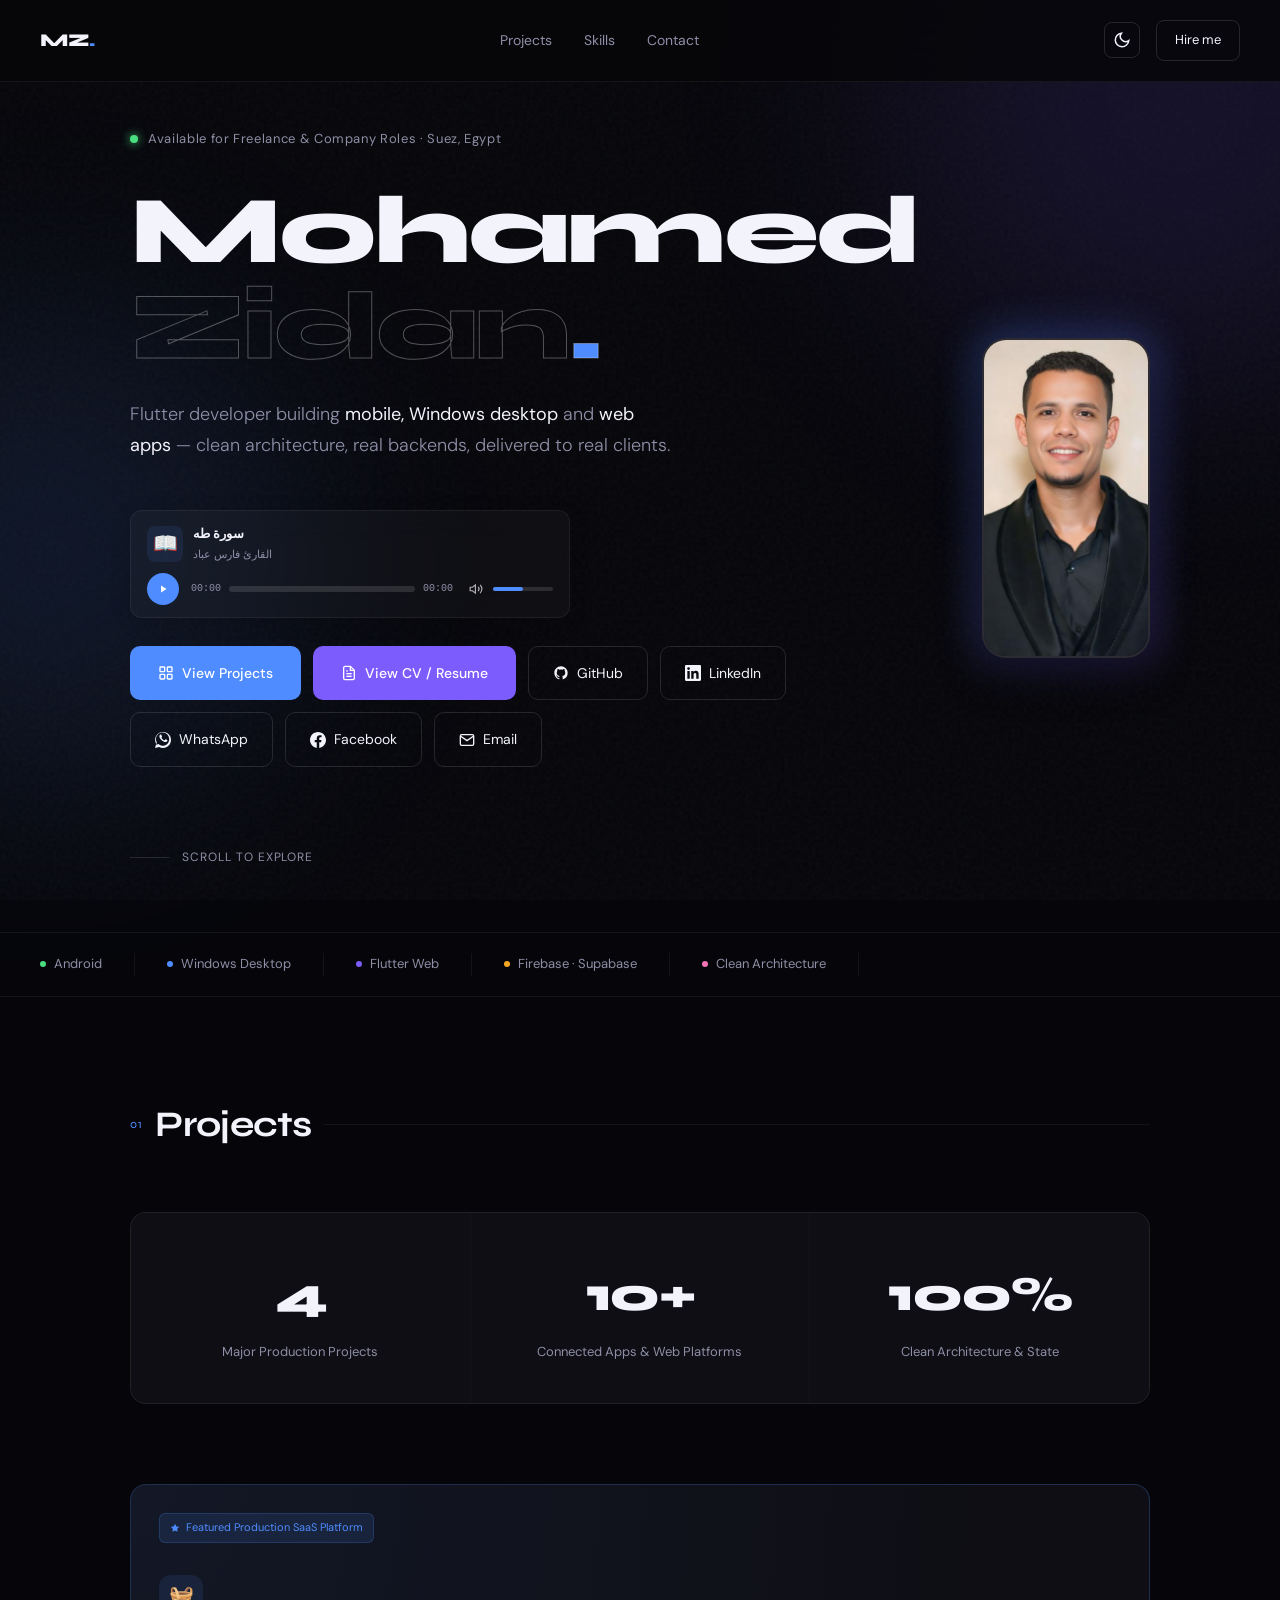
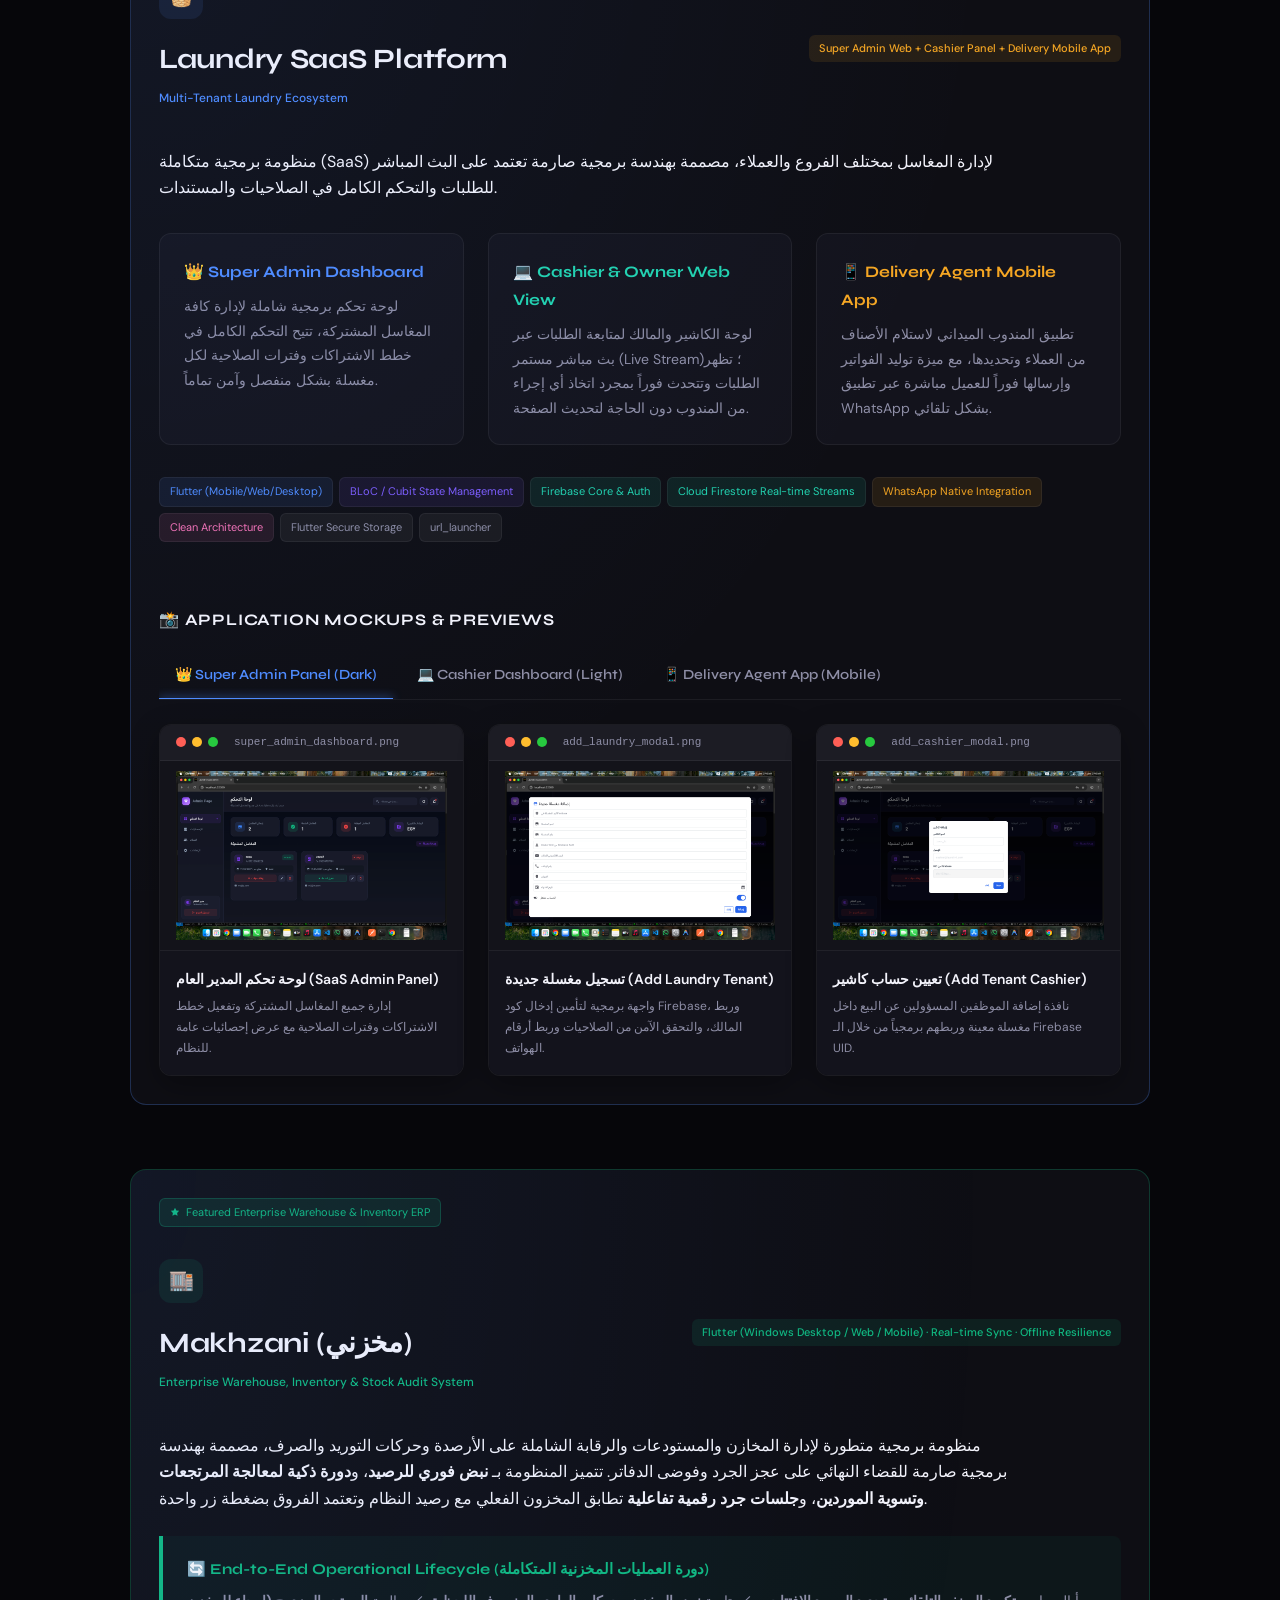
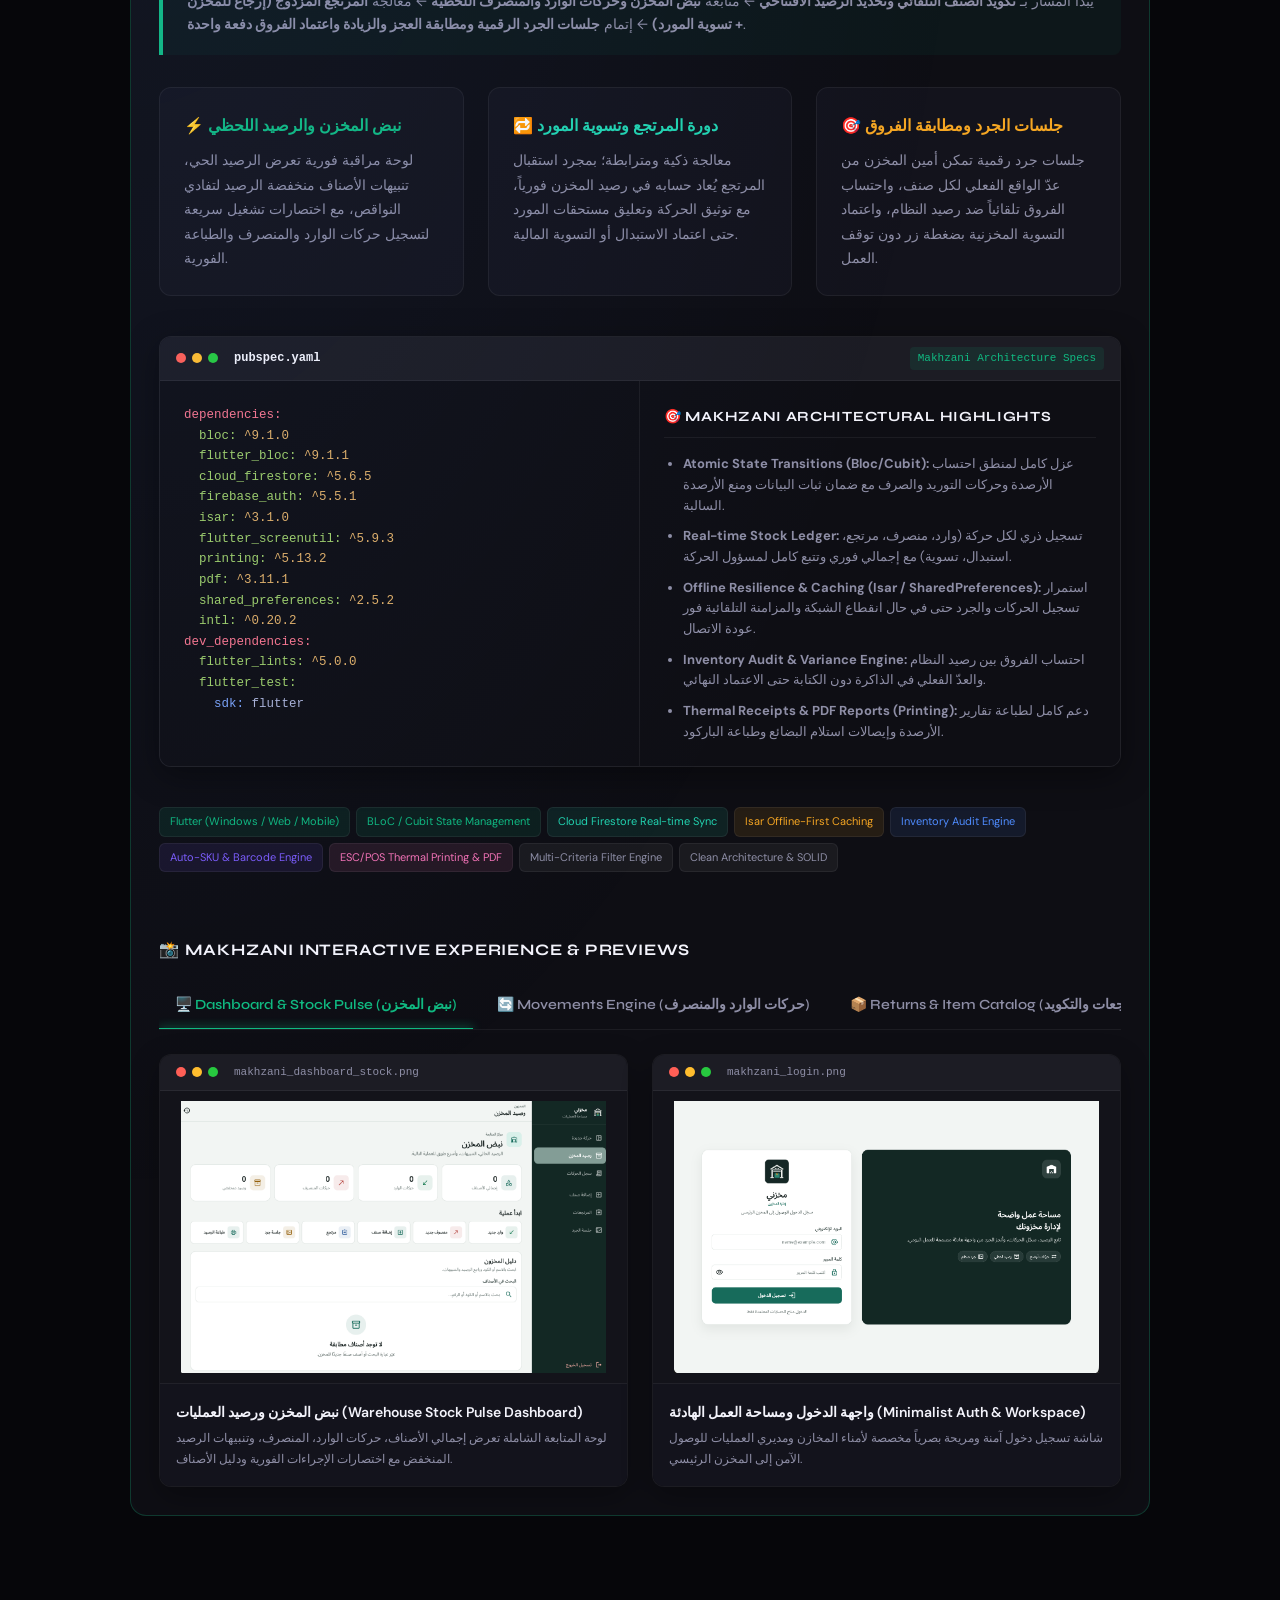
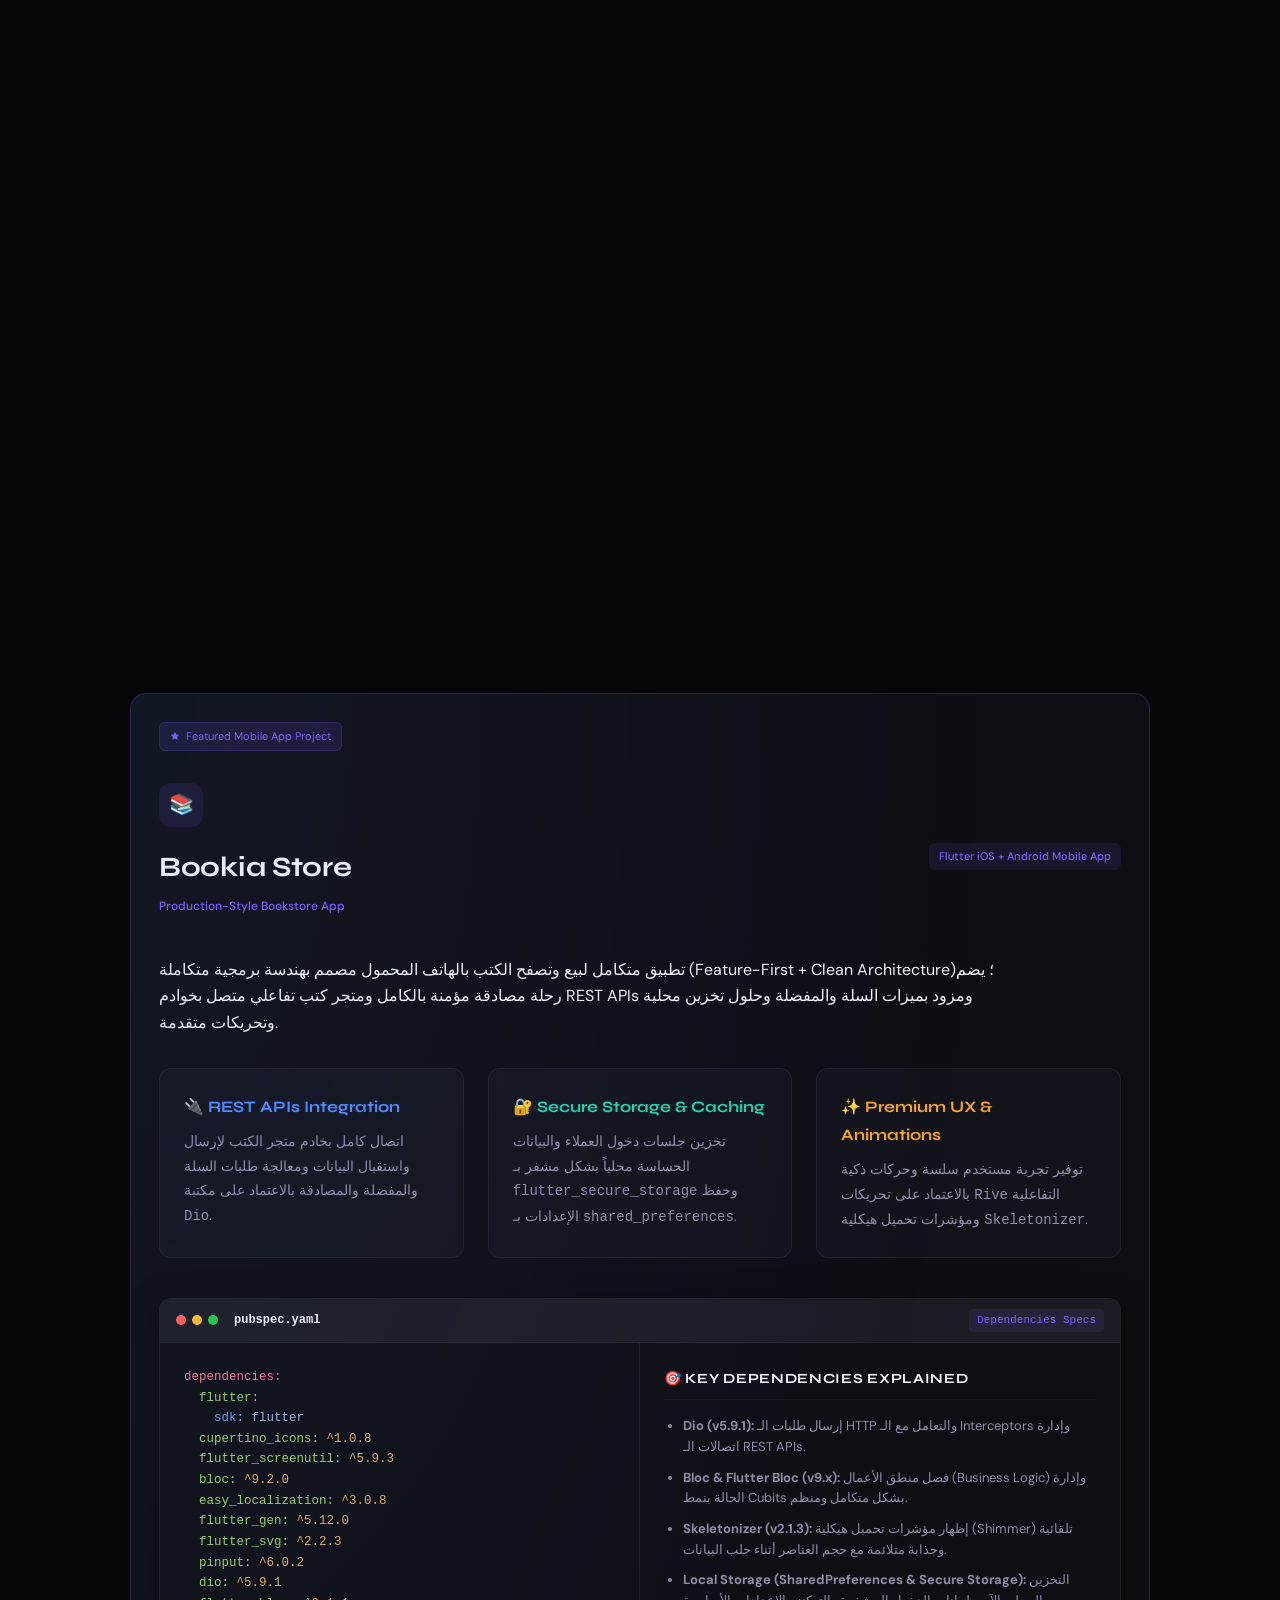
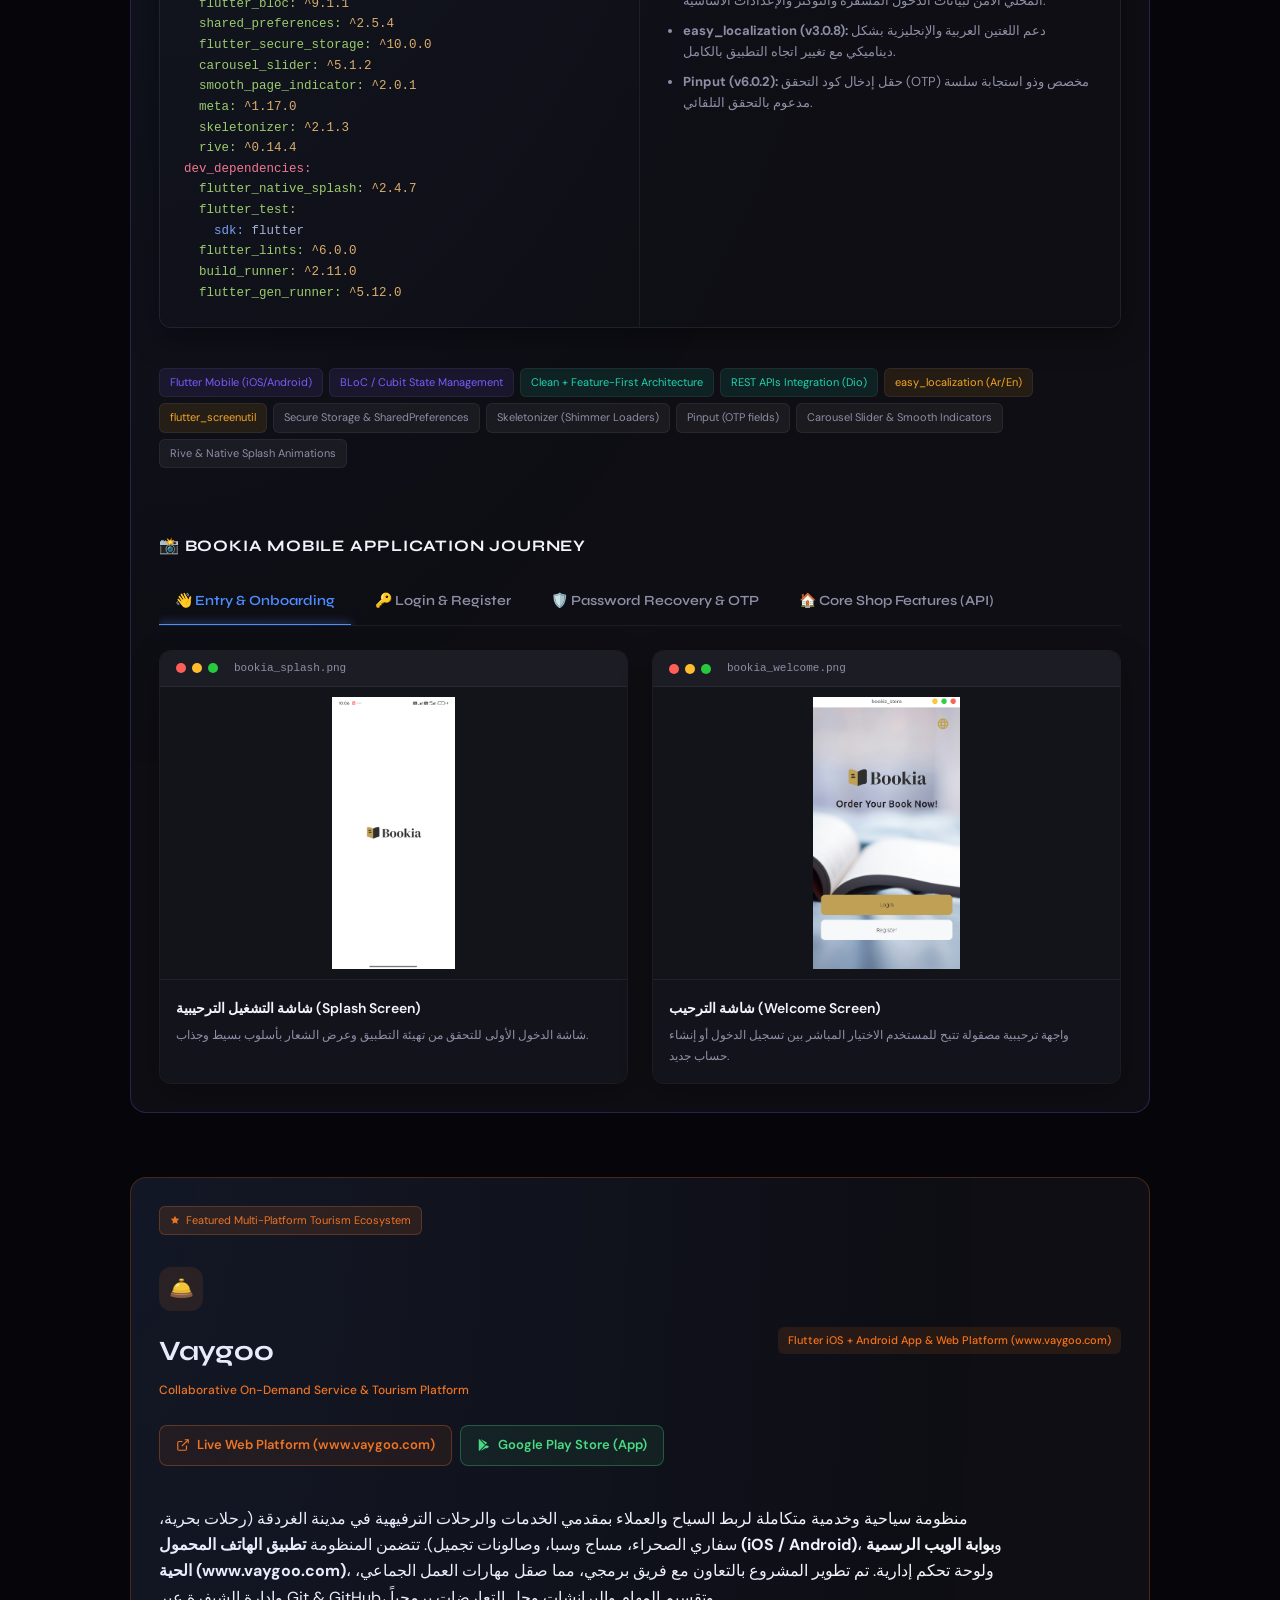
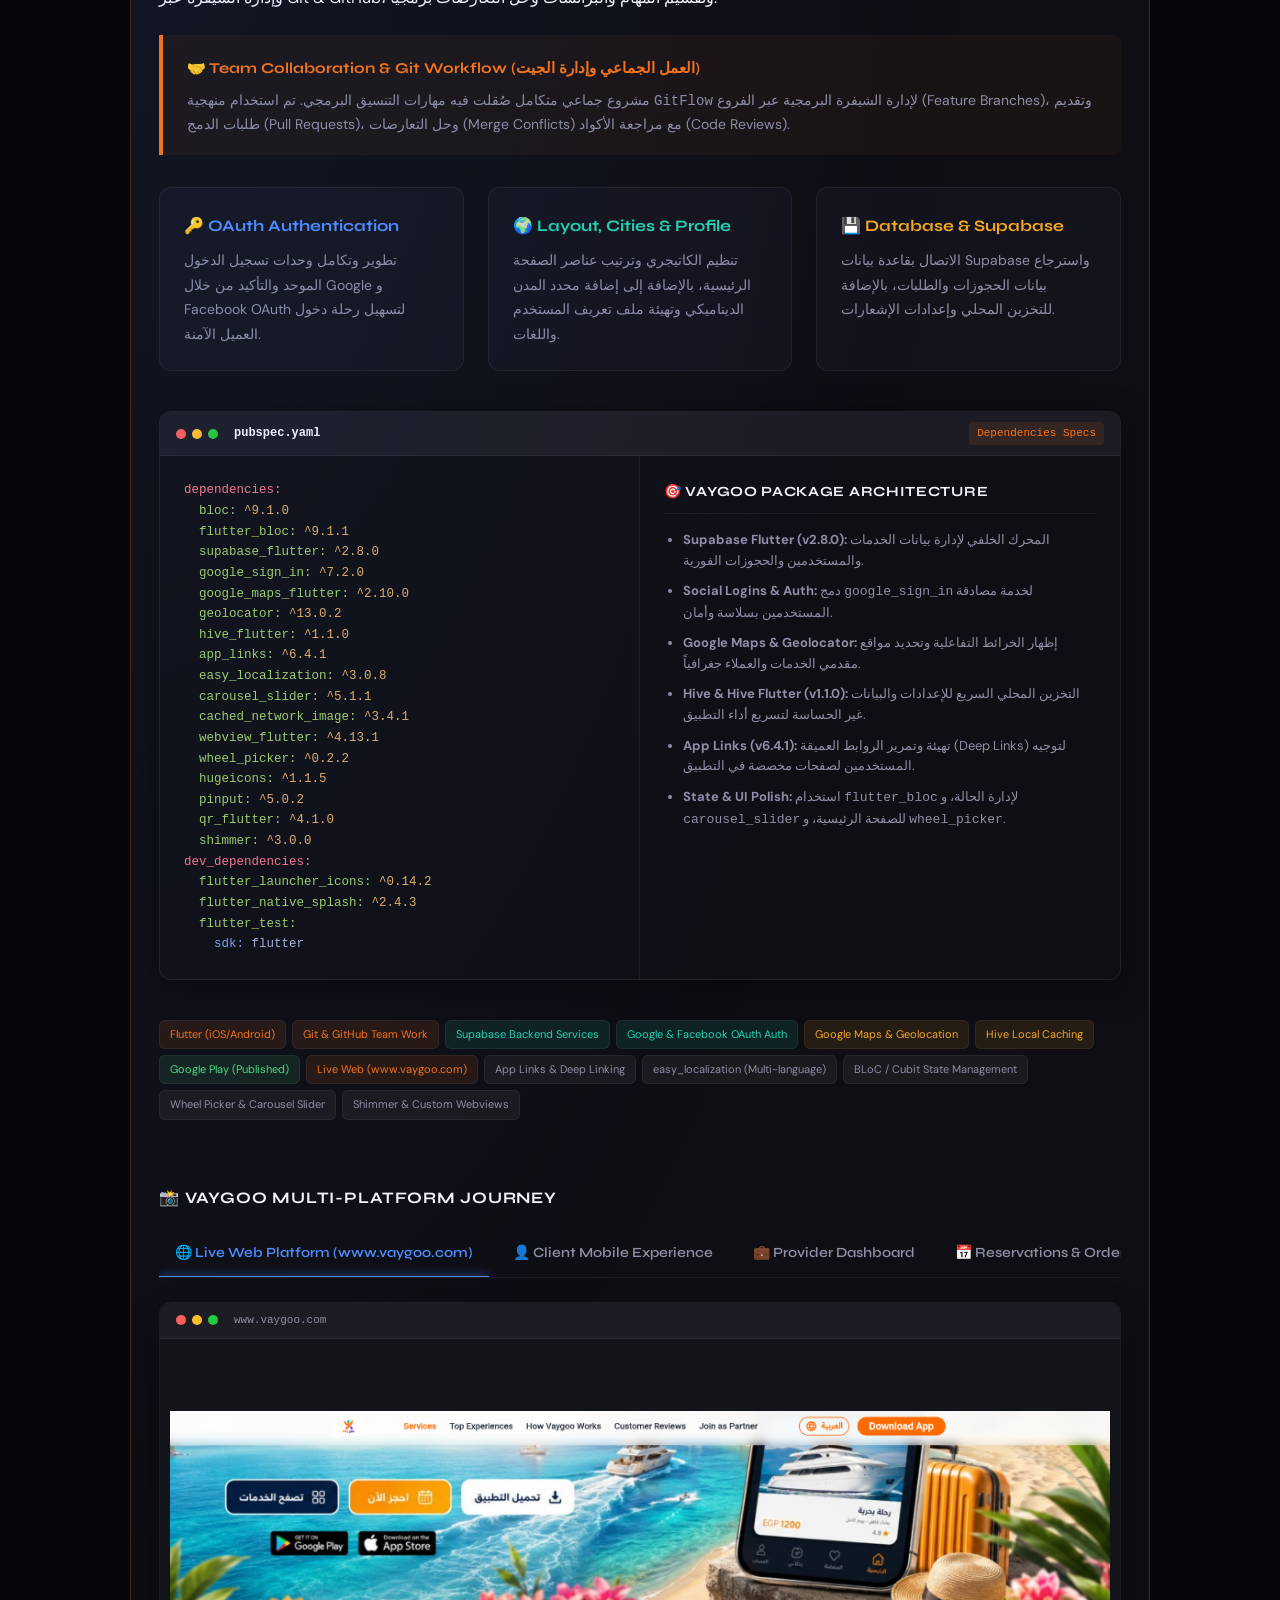
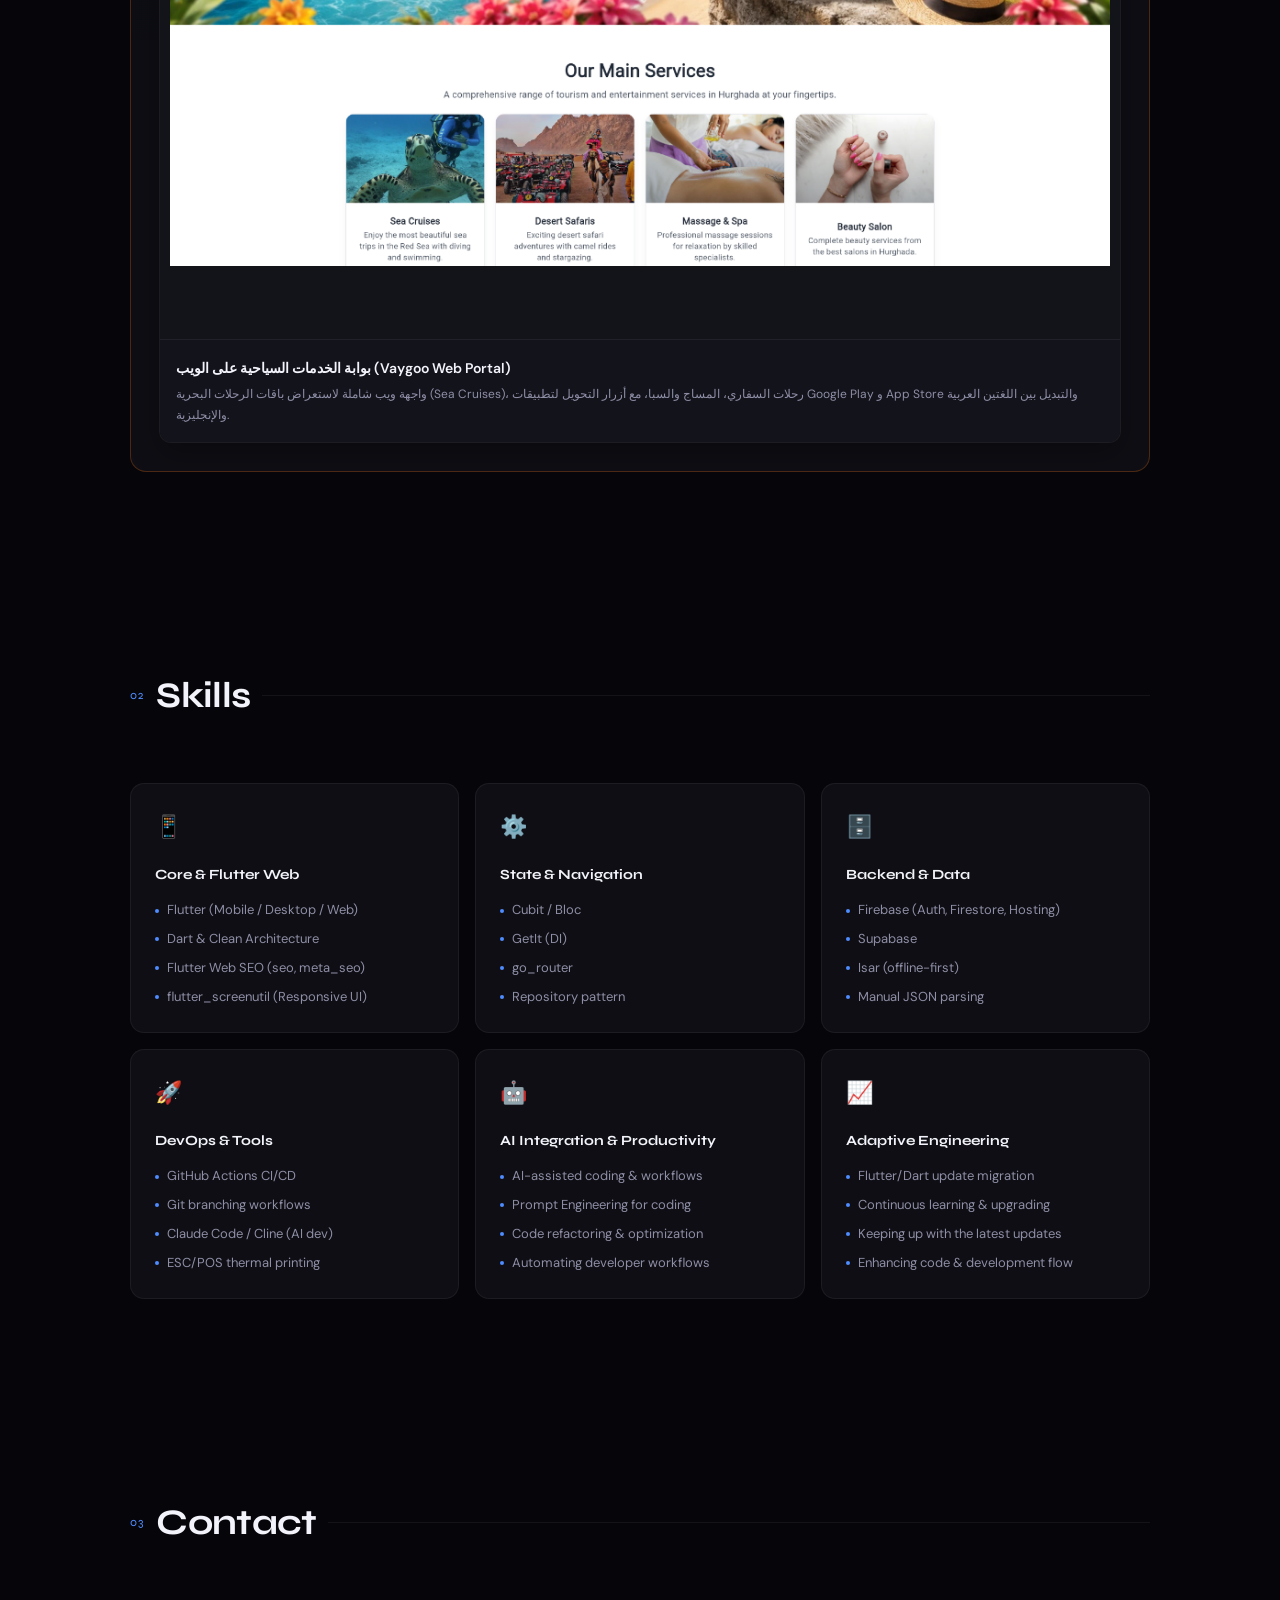
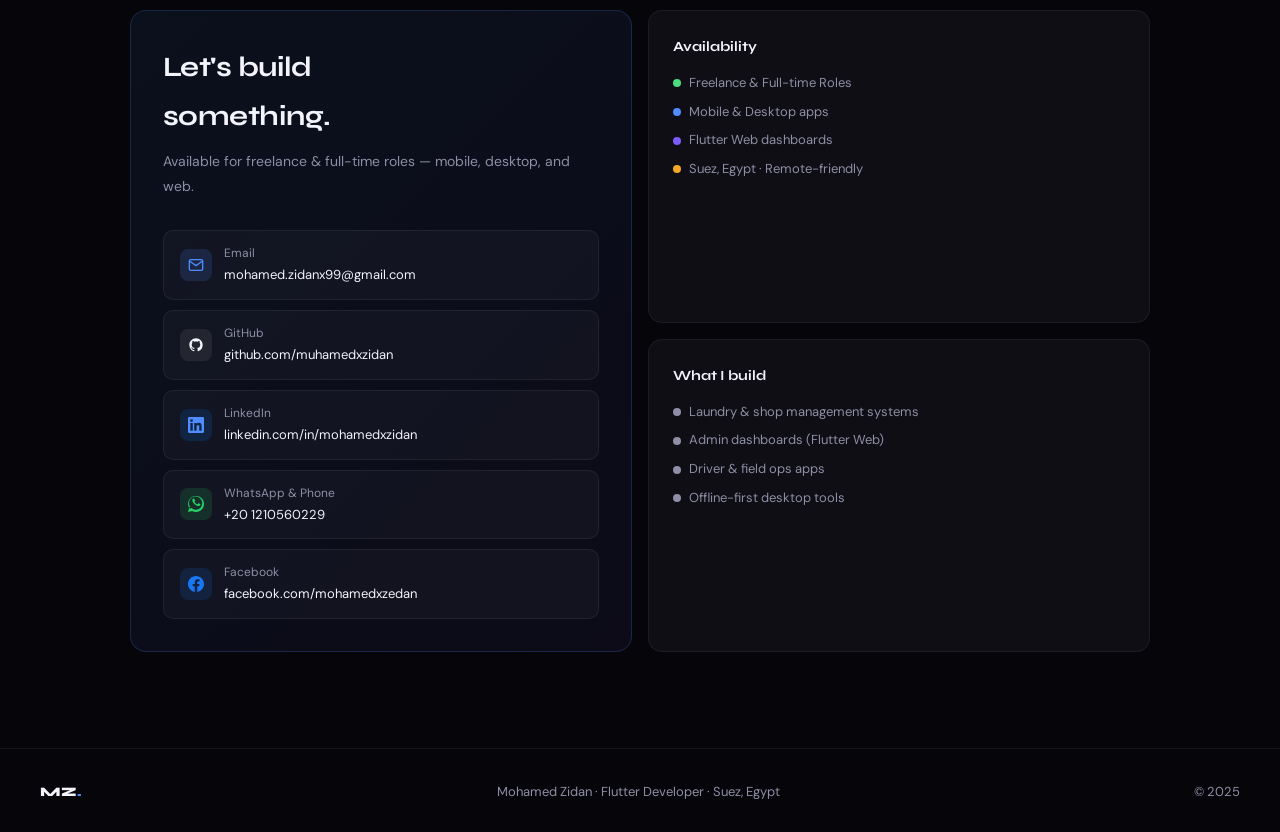
==== index.html @ b0ba6e76 "feat: add Makhzani ERP project showcase and update CV" ====
<!DOCTYPE html>
<html lang="en">
<head>
<meta charset="UTF-8">
<meta name="viewport" content="width=device-width, initial-scale=1.0">
<title>Mohamed Zidan — Flutter Developer</title>
<link rel="preconnect" href="https://fonts.googleapis.com">
<link rel="preconnect" href="https://fonts.gstatic.com" crossorigin>
<link href="https://fonts.googleapis.com/css2?family=Syne:wght@400;500;600;700;800&family=DM+Sans:ital,opsz,wght@0,9..40,300;0,9..40,400;0,9..40,500;1,9..40,300&display=swap" rel="stylesheet">
<link rel="stylesheet" href="css/style.css">
</head>
<body>
<script>
  if (localStorage.getItem('theme') === 'light') {
    document.documentElement.classList.add('light-mode');
  }
</script>

<div class="blob blob-1"></div>
<div class="blob blob-2"></div>

<nav>
  <a href="#" class="nav-logo">MZ<span>.</span></a>
  <ul class="nav-links">
    <li><a href="#projects">Projects</a></li>
    <li><a href="#skills">Skills</a></li>
    <li><a href="#contact">Contact</a></li>
  </ul>
  <div style="display: flex; align-items: center; gap: 1rem;">
    <!-- Theme Toggle Switcher -->
    <button id="theme-toggle" class="theme-toggle-btn" aria-label="Toggle theme">
      <svg class="sun-icon" width="18" height="18" fill="none" stroke="currentColor" stroke-width="2" viewBox="0 0 24 24"><circle cx="12" cy="12" r="5"/><path d="M12 1v2M12 21v2M4.22 4.22l1.42 1.42M18.36 18.36l1.42 1.42M1 12h2M21 12h2M4.22 19.78l1.42-1.42M18.36 5.64l1.42-1.42"/></svg>
      <svg class="moon-icon" width="18" height="18" fill="none" stroke="currentColor" stroke-width="2" viewBox="0 0 24 24"><path d="M21 12.79A9 9 0 1 1 11.21 3 7 7 0 0 0 21 12.79z"/></svg>
    </button>
    <a href="mailto:mohamed.zidanx99@gmail.com" class="nav-cta">Hire me</a>
  </div>
</nav>

<main>

  <!-- HERO -->
  <div class="hero">
    <div class="hero-content">
      <div class="hero-eyebrow">
        <div class="status-dot"></div>
        <span class="eyebrow-text">Available for Freelance & Company Roles · Suez, Egypt</span>
      </div>
      <h1 class="hero-title">
        Mohamed<br>
        <span class="line2">Zidan<span class="accent">.</span></span>
      </h1>
      <p class="hero-sub">
        Flutter developer building <strong>mobile, Windows desktop</strong> and <strong>web apps</strong> — clean architecture, real backends, delivered to real clients.
      </p>

      <!-- QURAN AUDIO PLAYER CARD -->
      <div class="hero-player-container">
        <div class="hp-header">
          <div class="hp-title-info">
            <div class="hp-icon-wrapper">📖</div>
            <div class="hp-meta">
              <div class="hp-title">سورة طه</div>
              <div class="hp-reciter">القارئ فارس عباد</div>
            </div>
          </div>
          <audio id="hero-audio" src="https://server8.mp3quran.net/frs_a/020.mp3" autoplay preload="auto"></audio>
        </div>
        <div class="hp-controls">
          <button id="hp-play-btn" class="hp-play-btn" aria-label="Play">
            <!-- Play icon -->
            <svg class="hp-play-icon" width="12" height="12" fill="currentColor" viewBox="0 0 24 24"><path d="M8 5v14l11-7z"/></svg>
            <!-- Pause icon -->
            <svg class="hp-pause-icon" width="12" height="12" fill="currentColor" viewBox="0 0 24 24" style="display:none;"><path d="M6 19h4V5H6v14zm8-14v14h4V5h-4z"/></svg>
          </button>
          
          <div class="hp-progress-wrapper">
            <span id="hp-current-time" class="hp-time">00:00</span>
            <div id="hp-progress-container" class="hp-slider-container">
              <div id="hp-progress-fill" class="hp-slider-fill"></div>
            </div>
            <span id="hp-duration" class="hp-time">00:00</span>
          </div>

          <div class="hp-volume-wrapper">
            <button id="hp-volume-btn" class="hp-vol-btn" aria-label="Mute">
              <!-- Speaker icon -->
              <svg class="hp-speaker-icon" width="14" height="14" fill="none" stroke="currentColor" stroke-width="2" viewBox="0 0 24 24"><path d="M11 5L6 9H2v6h4l5 4V5zM15.54 8.46a5 5 0 0 1 0 7.07M19.07 4.93a10 10 0 0 1 0 14.14"/></svg>
              <!-- Mute icon -->
              <svg class="hp-mute-icon" width="14" height="14" fill="none" stroke="currentColor" stroke-width="2" viewBox="0 0 24 24" style="display:none;"><path d="M11 5L6 9H2v6h4l5 4V5zM23 9l-6 6M17 9l6 6"/></svg>
            </button>
            <div id="hp-volume-container" class="hp-vol-slider-container" title="Volume">
              <div id="hp-volume-fill" class="hp-vol-slider-fill"></div>
            </div>
          </div>
        </div>
      </div>

      <div class="hero-actions">
        <a href="#projects" class="btn-primary">
          <svg width="16" height="16" fill="none" stroke="currentColor" stroke-width="2" viewBox="0 0 24 24"><rect x="3" y="3" width="7" height="7" rx="1"/><rect x="14" y="3" width="7" height="7" rx="1"/><rect x="3" y="14" width="7" height="7" rx="1"/><rect x="14" y="14" width="7" height="7" rx="1"/></svg>
          View Projects
        </a>
        <a href="https://drive.google.com/file/d/1hrk6vCCPLA1Jrxy0Mx6ng9J__svfAzy2/view?usp=sharing" target="_blank" class="btn-primary" style="background: var(--accent2);">
          <svg width="16" height="16" fill="none" stroke="currentColor" stroke-width="2" viewBox="0 0 24 24"><path d="M14 2H6a2 2 0 0 0-2 2v16a2 2 0 0 0 2 2h12a2 2 0 0 0 2-2V8z"/><polyline points="14 2 14 8 20 8"/><line x1="16" y1="13" x2="8" y2="13"/><line x1="16" y1="17" x2="8" y2="17"/><polyline points="10 9 9 9 8 9"/></svg>
          View CV / Resume
        </a>
        <a href="https://github.com/muhamedxzidan" target="_blank" class="btn-ghost">
          <svg width="16" height="16" fill="currentColor" viewBox="0 0 24 24"><path d="M12 2C6.477 2 2 6.484 2 12.017c0 4.425 2.865 8.18 6.839 9.504.5.092.682-.217.682-.483 0-.237-.008-.868-.013-1.703-2.782.605-3.369-1.343-3.369-1.343-.454-1.158-1.11-1.466-1.11-1.466-.908-.62.069-.608.069-.608 1.003.07 1.531 1.032 1.531 1.032.892 1.53 2.341 1.088 2.91.832.092-.647.35-1.088.636-1.338-2.22-.253-4.555-1.113-4.555-4.951 0-1.093.39-1.988 1.029-2.688-.103-.253-.446-1.272.098-2.65 0 0 .84-.27 2.75 1.026A9.564 9.564 0 0112 6.844c.85.004 1.705.115 2.504.337 1.909-1.296 2.747-1.027 2.747-1.027.546 1.379.202 2.398.1 2.651.64.7 1.028 1.595 1.028 2.688 0 3.848-2.339 4.695-4.566 4.942.359.31.678.921.678 1.856 0 1.338-.012 2.419-.012 2.747 0 .268.18.58.688.482A10.019 10.019 0 0022 12.017C22 6.484 17.522 2 12 2z"/></svg>
          GitHub
        </a>
        <a href="https://www.linkedin.com/in/mohamedxzidan/" target="_blank" class="btn-ghost">
          <svg width="16" height="16" fill="currentColor" viewBox="0 0 24 24"><path d="M20.447 20.452h-3.554v-5.569c0-1.328-.027-3.037-1.852-3.037-1.853 0-2.136 1.445-2.136 2.939v5.667H9.351V9h3.414v1.561h.046c.477-.9 1.637-1.85 3.37-1.85 3.601 0 4.267 2.37 4.267 5.455v6.286zM5.337 7.433a2.062 2.062 0 01-2.063-2.065 2.064 2.064 0 112.063 2.065zm1.782 13.019H3.555V9h3.564v11.452zM22.225 0H1.771C.792 0 0 .774 0 1.729v20.542C0 23.227.792 24 1.771 24h20.451C23.2 24 24 23.227 24 22.271V1.729C24 .774 23.2 0 22.222 0h.003z"/></svg>
          LinkedIn
        </a>
        <a href="https://wa.me/201210560229" target="_blank" class="btn-ghost">
          <svg width="16" height="16" fill="currentColor" viewBox="0 0 24 24"><path d="M.057 24l1.687-6.163c-1.041-1.804-1.588-3.849-1.587-5.946C.06 5.348 5.397.01 12.008.01c3.202.001 6.212 1.246 8.477 3.514 2.266 2.268 3.507 5.28 3.505 8.484-.004 6.657-5.34 11.997-11.953 11.997-2.005-.001-3.973-.502-5.724-1.457L0 24zm6.59-4.846c1.6.95 3.188 1.449 4.825 1.451 5.436 0 9.86-4.42 9.864-9.864.002-2.637-1.03-5.115-2.905-6.99C16.457 1.876 13.979.845 11.34.845 5.9.845 1.477 5.263 1.475 10.71c-.001 1.701.453 3.361 1.314 4.816l-.995 3.637 3.736-.979zm11.367-7.25c-.297-.149-1.758-.867-2.03-.967-.273-.099-.471-.148-.67.15-.197.297-.767.966-.94 1.164-.173.199-.347.223-.644.075-.297-.15-1.255-.463-2.39-1.475-.883-.788-1.48-1.761-1.653-2.059-.173-.297-.018-.458.13-.606.134-.133.298-.347.446-.52.149-.174.198-.298.298-.497.099-.198.05-.371-.025-.52-.075-.149-.669-1.612-.916-2.207-.242-.579-.487-.501-.669-.51l-.57-.01c-.198 0-.52.074-.792.372-.272.297-1.04 1.016-1.04 2.479 0 1.462 1.065 2.875 1.213 3.074.149.198 2.096 3.2 5.077 4.487.709.306 1.262.489 1.694.625.712.227 1.36.195 1.871.118.571-.085 1.758-.719 2.006-1.413.248-.694.248-1.289.173-1.413-.074-.124-.272-.198-.57-.347z"/></svg>
          WhatsApp
        </a>
        <a href="https://www.facebook.com/mohamedxzedan" target="_blank" class="btn-ghost">
          <svg width="16" height="16" fill="currentColor" viewBox="0 0 24 24"><path d="M24 12.073c0-6.627-5.373-12-12-12s-12 5.373-12 12c0 5.99 4.388 10.954 10.125 11.854v-8.385H7.078v-3.47h3.047V9.43c0-3.007 1.792-4.669 4.533-4.669 1.312 0 2.686.235 2.686.235v2.953H15.83c-1.491 0-1.956.925-1.956 1.874v2.25h3.328l-.532 3.47h-2.796v8.385C19.612 23.027 24 18.062 24 12.073z"/></svg>
          Facebook
        </a>
        <a href="mailto:mohamed.zidanx99@gmail.com" class="btn-ghost">
          <svg width="16" height="16" fill="none" stroke="currentColor" stroke-width="2" viewBox="0 0 24 24"><path d="M4 4h16c1.1 0 2 .9 2 2v12c0 1.1-.9 2-2 2H4c-1.1 0-2-.9-2-2V6c0-1.1.9-2 2-2z"/><polyline points="22,6 12,13 2,6"/></svg>
          Email
        </a>
      </div>
      <div class="hero-scroll">
        <div class="scroll-line"></div>
        SCROLL TO EXPLORE
      </div>
    </div>
    <div class="hero-image-wrapper">
      <div class="hero-image-glow"></div>
      <div class="hero-image-frame">
        <img src="assets/image/zidan_portrait.jpg" alt="Mohamed Zidan Portrait">
      </div>
    </div>
  </div>

  <!-- PLATFORMS BAR -->
  <div class="platforms-bar">
    <div class="platform-item">
      <div class="platform-dot" style="background:var(--green)"></div>
      Android
    </div>
    <div class="platform-item">
      <div class="platform-dot" style="background:var(--accent)"></div>
      Windows Desktop
    </div>
    <div class="platform-item">
      <div class="platform-dot" style="background:var(--accent2)"></div>
      Flutter Web
    </div>
    <div class="platform-item">
      <div class="platform-dot" style="background:var(--amber)"></div>
      Firebase · Supabase
    </div>
    <div class="platform-item">
      <div class="platform-dot" style="background:var(--pink)"></div>
      Clean Architecture
    </div>
  </div>

  <!-- PROJECTS -->
  <section id="projects">
    <div class="section-label reveal">
      <span class="section-num">01</span>
      <h2 class="section-title">Projects</h2>
      <div class="section-line"></div>
    </div>

    <div class="stats-row reveal">
      <div class="stat-cell">
        <div class="stat-num">4</div>
        <div class="stat-label">Major Production Projects</div>
      </div>
      <div class="stat-cell">
        <div class="stat-num">10+</div>
        <div class="stat-label">Connected Apps & Web Platforms</div>
      </div>
      <div class="stat-cell">
        <div class="stat-num">100%</div>
        <div class="stat-label">Clean Architecture & State</div>
      </div>
    </div>

    <div class="projects-grid" style="grid-template-columns: 1fr;">

      <!-- Featured Master SaaS Platform -->
      <div class="project-card featured reveal" style="display: flex; flex-direction: column; gap: 2rem;">
        <div style="width: 100%;">
          <div class="featured-badge">
            <svg width="10" height="10" fill="currentColor" viewBox="0 0 24 24"><path d="M12 2l3.09 6.26L22 9.27l-5 4.87 1.18 6.88L12 17.77l-6.18 3.25L7 14.14 2 9.27l6.91-1.01L12 2z"/></svg>
            Featured Production SaaS Platform
          </div>
          <div class="project-icon" style="background:rgba(79,140,255,0.1); margin-top: 1rem;">🧺</div>
          <div class="project-header-row">
            <div>
              <div class="project-name" style="font-size: 28px; font-family: 'Syne', sans-serif;">Laundry SaaS Platform</div>
              <div class="project-type" style="color: var(--accent); font-weight: 500;">Multi-Tenant Laundry Ecosystem</div>
            </div>
            <span class="platform-pill pill-multi">Super Admin Web + Cashier Panel + Delivery Mobile App</span>
          </div>
          <p class="project-desc" style="font-size: 16px; margin: 1.5rem 0; max-width: 850px; color: var(--text);">
            منظومة برمجية متكاملة (SaaS) لإدارة المغاسل بمختلف الفروع والعملاء، مصممة بهندسة برمجية صارمة تعتمد على البث المباشر للطلبات والتحكم الكامل في الصلاحيات والمستندات.
          </p>
          
          <div style="display: grid; grid-template-columns: repeat(auto-fit, minmax(280px, 1fr)); gap: 1.5rem; margin: 2rem 0;">
            <div style="background: var(--bg3); padding: 1.5rem; border-radius: 12px; border: 1px solid var(--border);">
              <h4 style="color: var(--accent); font-family: 'Syne', sans-serif; margin-bottom: 0.5rem; display: flex; align-items: center; gap: 8px;">👑 Super Admin Dashboard</h4>
              <p style="font-size: 14px; color: var(--muted);">لوحة تحكم برمجية شاملة لإدارة كافة المغاسل المشتركة، تتيح التحكم الكامل في خطط الاشتراكات وفترات الصلاحية لكل مغسلة بشكل منفصل وآمن تماماً.</p>
            </div>
            <div style="background: var(--bg3); padding: 1.5rem; border-radius: 12px; border: 1px solid var(--border);">
              <h4 style="color: var(--teal); font-family: 'Syne', sans-serif; margin-bottom: 0.5rem; display: flex; align-items: center; gap: 8px;">💻 Cashier & Owner Web View</h4>
              <p style="font-size: 14px; color: var(--muted);">لوحة الكاشير والمالك لمتابعة الطلبات عبر بث مباشر مستمر (Live Stream)؛ تظهر الطلبات وتتحدث فوراً بمجرد اتخاذ أي إجراء من المندوب دون الحاجة لتحديث الصفحة.</p>
            </div>
            <div style="background: var(--bg3); padding: 1.5rem; border-radius: 12px; border: 1px solid var(--border);">
              <h4 style="color: var(--amber); font-family: 'Syne', sans-serif; margin-bottom: 0.5rem; display: flex; align-items: center; gap: 8px;">📱 Delivery Agent Mobile App</h4>
              <p style="font-size: 14px; color: var(--muted);">تطبيق المندوب الميداني لاستلام الأصناف من العملاء وتحديدها، مع ميزة توليد الفواتير وإرسالها فوراً للعميل مباشرة عبر تطبيق WhatsApp بشكل تلقائي.</p>
            </div>
          </div>

          <div class="project-tags" style="margin-bottom: 2rem;">
            <span class="tag" style="background: rgba(79,140,255,0.1); color: var(--accent);">Flutter (Mobile/Web/Desktop)</span>
            <span class="tag" style="background: rgba(124,92,252,0.1); color: var(--accent2);">BLoC / Cubit State Management</span>
            <span class="tag" style="background: rgba(34,211,176,0.1); color: var(--teal);">Firebase Core & Auth</span>
            <span class="tag" style="background: rgba(34,211,176,0.1); color: var(--teal);">Cloud Firestore Real-time Streams</span>
            <span class="tag" style="background: rgba(245,166,35,0.1); color: var(--amber);">WhatsApp Native Integration</span>
            <span class="tag" style="background: rgba(244,114,182,0.1); color: var(--pink);">Clean Architecture</span>
            <span class="tag">Flutter Secure Storage</span>
            <span class="tag">url_launcher</span>
          </div>
        </div>

        <!-- Screenshots Showcase Area with responsive mockups -->
        <div style="width: 100%;">
          <h4 style="font-family: 'Syne', sans-serif; color: var(--text); font-size: 16px; margin-bottom: 1rem; text-transform: uppercase; letter-spacing: 0.05em;">📸 Application Mockups & Previews</h4>
          
          <!-- Tab Switcher -->
          <div class="gallery-tabs">
            <button class="gallery-tab active" data-tab="super-admin">👑 Super Admin Panel (Dark)</button>
            <button class="gallery-tab" data-tab="cashier">💻 Cashier Dashboard (Light)</button>
            <button class="gallery-tab" data-tab="delivery">📱 Delivery Agent App (Mobile)</button>
          </div>

          <!-- Super Admin Panel Tab Grid -->
          <div id="super-admin" class="gallery-container active">
            
            <div class="gallery-card">
              <div style="background: #1c1c24; padding: 8px 16px; display: flex; gap: 6px; align-items: center; border-bottom: 1px solid var(--border);">
                <span style="width: 10px; height: 10px; background: #ff5f56; border-radius: 50%;"></span>
                <span style="width: 10px; height: 10px; background: #ffbd2e; border-radius: 50%;"></span>
                <span style="width: 10px; height: 10px; background: #27c93f; border-radius: 50%;"></span>
                <span style="margin-left: 10px; font-size: 11px; color: var(--muted); font-family: monospace;">super_admin_dashboard.png</span>
              </div>
              <div class="gallery-card-img-container">
                <img src="assets/image/super_admin_dashboard.png" alt="Super Admin Dashboard Panel">
              </div>
              <div style="padding: 1rem; border-top: 1px solid var(--border); background: var(--bg3); flex-grow: 1;">
                <div class="gallery-card-title" style="font-size: 14px; font-weight: 600; color: var(--text);">لوحة تحكم المدير العام (SaaS Admin Panel)</div>
                <div class="gallery-card-desc" style="font-size: 12px; color: var(--muted); margin-top: 4px;">إدارة جميع المغاسل المشتركة وتفعيل خطط الاشتراكات وفترات الصلاحية مع عرض إحصائيات عامة للنظام.</div>
              </div>
            </div>

            <div class="gallery-card">
              <div style="background: #1c1c24; padding: 8px 16px; display: flex; gap: 6px; align-items: center; border-bottom: 1px solid var(--border);">
                <span style="width: 10px; height: 10px; background: #ff5f56; border-radius: 50%;"></span>
                <span style="width: 10px; height: 10px; background: #ffbd2e; border-radius: 50%;"></span>
                <span style="width: 10px; height: 10px; background: #27c93f; border-radius: 50%;"></span>
                <span style="margin-left: 10px; font-size: 11px; color: var(--muted); font-family: monospace;">add_laundry_modal.png</span>
              </div>
              <div class="gallery-card-img-container">
                <img src="assets/image/super_admin_add_laundry.png" alt="Add Laundry Popup Modal">
              </div>
              <div style="padding: 1rem; border-top: 1px solid var(--border); background: var(--bg3); flex-grow: 1;">
                <div class="gallery-card-title" style="font-size: 14px; font-weight: 600; color: var(--text);">تسجيل مغسلة جديدة (Add Laundry Tenant)</div>
                <div class="gallery-card-desc" style="font-size: 12px; color: var(--muted); margin-top: 4px;">واجهة برمجية لتأمين إدخال كود Firebase، وربط المالك، والتحقق الآمن من الصلاحيات وربط أرقام الهواتف.</div>
              </div>
            </div>

            <div class="gallery-card">
              <div style="background: #1c1c24; padding: 8px 16px; display: flex; gap: 6px; align-items: center; border-bottom: 1px solid var(--border);">
                <span style="width: 10px; height: 10px; background: #ff5f56; border-radius: 50%;"></span>
                <span style="width: 10px; height: 10px; background: #ffbd2e; border-radius: 50%;"></span>
                <span style="width: 10px; height: 10px; background: #27c93f; border-radius: 50%;"></span>
                <span style="margin-left: 10px; font-size: 11px; color: var(--muted); font-family: monospace;">add_cashier_modal.png</span>
              </div>
              <div class="gallery-card-img-container">
                <img src="assets/image/super_admin_add_cashier.png" alt="Add Cashier Modal Popup">
              </div>
              <div style="padding: 1rem; border-top: 1px solid var(--border); background: var(--bg3); flex-grow: 1;">
                <div class="gallery-card-title" style="font-size: 14px; font-weight: 600; color: var(--text);">تعيين حساب كاشير (Add Tenant Cashier)</div>
                <div class="gallery-card-desc" style="font-size: 12px; color: var(--muted); margin-top: 4px;">نافذة إضافة الموظفين المسؤولين عن البيع داخل مغسلة معينة وربطهم برمجياً من خلال الـ Firebase UID.</div>
              </div>
            </div>

          </div>

          <!-- Cashier Panel Tab Grid -->
          <div id="cashier" class="gallery-container">
            
            <div class="gallery-card">
              <div style="background: #1c1c24; padding: 8px 16px; display: flex; gap: 6px; align-items: center; border-bottom: 1px solid var(--border);">
                <span style="width: 10px; height: 10px; background: #ff5f56; border-radius: 50%;"></span>
                <span style="width: 10px; height: 10px; background: #ffbd2e; border-radius: 50%;"></span>
                <span style="width: 10px; height: 10px; background: #27c93f; border-radius: 50%;"></span>
                <span style="margin-left: 10px; font-size: 11px; color: var(--muted); font-family: monospace;">cashier_order_details.png</span>
              </div>
              <div class="gallery-card-img-container">
                <img src="assets/image/cashier_order_details.png" alt="Cashier Order Details">
              </div>
              <div style="padding: 1rem; border-top: 1px solid var(--border); background: var(--bg3); flex-grow: 1;">
                <div class="gallery-card-title" style="font-size: 14px; font-weight: 600; color: var(--text);">تفاصيل الفاتورة والطلب (Live Order Details)</div>
                <div class="gallery-card-desc" style="font-size: 12px; color: var(--muted); margin-top: 4px;">واجهة الكاشير التفاعلية لمتابعة تفاصيل العميل، الأصناف المختارة، الأسعار وإرسال الفاتورة عبر WhatsApp.</div>
              </div>
            </div>

            <div class="gallery-card">
              <div style="background: #1c1c24; padding: 8px 16px; display: flex; gap: 6px; align-items: center; border-bottom: 1px solid var(--border);">
                <span style="width: 10px; height: 10px; background: #ff5f56; border-radius: 50%;"></span>
                <span style="width: 10px; height: 10px; background: #ffbd2e; border-radius: 50%;"></span>
                <span style="width: 10px; height: 10px; background: #27c93f; border-radius: 50%;"></span>
                <span style="margin-left: 10px; font-size: 11px; color: var(--muted); font-family: monospace;">cashier_sidebar_navigation.png</span>
              </div>
              <div class="gallery-card-img-container">
                <img src="assets/image/cashier_sidebar.png" alt="Cashier Sidebar Grid">
              </div>
              <div style="padding: 1rem; border-top: 1px solid var(--border); background: var(--bg3); flex-grow: 1;">
                <div class="gallery-card-title" style="font-size: 14px; font-weight: 600; color: var(--text);">قائمة التحكم والإدارة (Sidebar Control)</div>
                <div class="gallery-card-desc" style="font-size: 12px; color: var(--muted); margin-top: 4px;">لوحة كاملة تتيح التنقل بين الطلبات، قاعدة بيانات العملاء، تسعير الأصناف، المركبات والمندوبين، والخزينة.</div>
              </div>
            </div>

          </div>

          <!-- Delivery Agent App Tab Grid -->
          <div id="delivery" class="gallery-container">
            
            <div class="gallery-card">
              <div style="background: #1c1c24; padding: 8px 16px; display: flex; gap: 6px; align-items: center; border-bottom: 1px solid var(--border);">
                <span style="width: 10px; height: 10px; background: #ff5f56; border-radius: 50%;"></span>
                <span style="width: 10px; height: 10px; background: #ffbd2e; border-radius: 50%;"></span>
                <span style="width: 10px; height: 10px; background: #27c93f; border-radius: 50%;"></span>
                <span style="margin-left: 10px; font-size: 11px; color: var(--muted); font-family: monospace;">delivery_home.jpg</span>
              </div>
              <div class="gallery-card-img-container">
                <img src="assets/image/delivery_home.jpg" alt="Delivery App Home Screen">
              </div>
              <div style="padding: 1rem; border-top: 1px solid var(--border); background: var(--bg3); flex-grow: 1;">
                <div class="gallery-card-title" style="font-size: 14px; font-weight: 600; color: var(--text);">الشاشة الرئيسية للمندوب (Driver Home Screen)</div>
                <div class="gallery-card-desc" style="font-size: 12px; color: var(--muted); margin-top: 4px;">لوحة المندوب السريعة للبحث الفوري عن العملاء برقم الهاتف أو الكود، وبدء تسجيل طلب جديد.</div>
              </div>
            </div>

            <div class="gallery-card">
              <div style="background: #1c1c24; padding: 8px 16px; display: flex; gap: 6px; align-items: center; border-bottom: 1px solid var(--border);">
                <span style="width: 10px; height: 10px; background: #ff5f56; border-radius: 50%;"></span>
                <span style="width: 10px; height: 10px; background: #ffbd2e; border-radius: 50%;"></span>
                <span style="width: 10px; height: 10px; background: #27c93f; border-radius: 50%;"></span>
                <span style="margin-left: 10px; font-size: 11px; color: var(--muted); font-family: monospace;">delivery_new_order_1.jpg</span>
              </div>
              <div class="gallery-card-img-container">
                <img src="assets/image/delivery_new_order_1.jpg" alt="Delivery Register Order 1">
              </div>
              <div style="padding: 1rem; border-top: 1px solid var(--border); background: var(--bg3); flex-grow: 1;">
                <div class="gallery-card-title" style="font-size: 14px; font-weight: 600; color: var(--text);">تسجيل طلب جديد — جزء 1 (Register Order - Client & Items)</div>
                <div class="gallery-card-desc" style="font-size: 12px; color: var(--muted); margin-top: 4px;">إدخال بيانات العميل (الهاتف، الاسم، العنوان) وتحديد كميات الأصناف المراد استلامها تفصيلياً.</div>
              </div>
            </div>

            <div class="gallery-card">
              <div style="background: #1c1c24; padding: 8px 16px; display: flex; gap: 6px; align-items: center; border-bottom: 1px solid var(--border);">
                <span style="width: 10px; height: 10px; background: #ff5f56; border-radius: 50%;"></span>
                <span style="width: 10px; height: 10px; background: #ffbd2e; border-radius: 50%;"></span>
                <span style="width: 10px; height: 10px; background: #27c93f; border-radius: 50%;"></span>
                <span style="margin-left: 10px; font-size: 11px; color: var(--muted); font-family: monospace;">delivery_new_order_2.jpg</span>
              </div>
              <div class="gallery-card-img-container">
                <img src="assets/image/delivery_new_order_2.jpg" alt="Delivery Register Order 2">
              </div>
              <div style="padding: 1rem; border-top: 1px solid var(--border); background: var(--bg3); flex-grow: 1;">
                <div class="gallery-card-title" style="font-size: 14px; font-weight: 600; color: var(--text);">تسجيل طلب جديد — جزء 2 (Register Order - Finalize & Invoice)</div>
                <div class="gallery-card-desc" style="font-size: 12px; color: var(--muted); margin-top: 4px;">تأكيد تفاصيل الطلب وتوليد الفاتورة مع ميزة إرسالها تلقائياً للعميل برابط فوري عبر WhatsApp.</div>
              </div>
            </div>

          </div> <!-- End of delivery gallery container -->
        </div> <!-- End of Laundry SaaS screenshots showcase -->
      </div> <!-- End of Laundry SaaS featured project card -->

      <!-- Featured Enterprise Project: Makhzani ERP -->
      <div class="project-card featured theme-emerald reveal" style="display: flex; flex-direction: column; gap: 2rem; margin-top: 3rem; border-color: rgba(16, 185, 129, 0.25);">
        <div style="width: 100%;">
          <div class="featured-badge" style="background: rgba(16, 185, 129, 0.12); color: var(--emerald); border-color: rgba(16, 185, 129, 0.25);">
            <svg width="10" height="10" fill="currentColor" viewBox="0 0 24 24"><path d="M12 2l3.09 6.26L22 9.27l-5 4.87 1.18 6.88L12 17.77l-6.18 3.25L7 14.14 2 9.27l6.91-1.01L12 2z"/></svg>
            Featured Enterprise Warehouse & Inventory ERP
          </div>
          <div class="project-icon" style="background: rgba(16, 185, 129, 0.1); margin-top: 1rem;">🏬</div>
          <div class="project-header-row">
            <div>
              <div class="project-name" style="font-size: 28px; font-family: 'Syne', sans-serif;">Makhzani (مخزني)</div>
              <div class="project-type" style="color: var(--emerald); font-weight: 500;">Enterprise Warehouse, Inventory & Stock Audit System</div>
            </div>
            <span class="platform-pill pill-multi" style="background: rgba(16, 185, 129, 0.1); color: var(--emerald);">Flutter (Windows Desktop / Web / Mobile) · Real-time Sync · Offline Resilience</span>
          </div>
          
          <p class="project-desc" style="font-size: 16px; margin: 1.5rem 0; max-width: 850px; color: var(--text);">
            منظومة برمجية متطورة لإدارة المخازن والمستودعات والرقابة الشاملة على الأرصدة وحركات التوريد والصرف، مصممة بهندسة برمجية صارمة للقضاء النهائي على عجز الجرد وفوضى الدفاتر. تتميز المنظومة بـ <strong>نبض فوري للرصيد</strong>، و<strong>دورة ذكية لمعالجة المرتجعات وتسوية الموردين</strong>، و<strong>جلسات جرد رقمية تفاعلية</strong> تطابق المخزون الفعلي مع رصيد النظام وتعتمد الفروق بضغطة زر واحدة.
          </p>

          <!-- Operational Lifecycle Highlight -->
          <div style="margin: 1.5rem 0; padding: 1.25rem 1.5rem; background: rgba(16, 185, 129, 0.05); border-left: 4px solid var(--emerald); border-radius: 8px; border-top-left-radius: 0; border-bottom-left-radius: 0;">
            <h4 style="color: var(--emerald); font-family: 'Syne', sans-serif; font-size: 15px; margin-bottom: 0.5rem; display: flex; align-items: center; gap: 8px;">🔄 End-to-End Operational Lifecycle (دورة العمليات المخزنية المتكاملة)</h4>
            <p style="font-size: 14px; color: var(--muted); margin: 0; line-height: 1.6;">
              يبدأ المسار بـ <strong>تكويد الصنف التلقائي وتحديد الرصيد الافتتاحي</strong> ← متابعة <strong>نبض المخزن وحركات الوارد والمنصرف اللحظية</strong> ← معالجة <strong>المرتجع المزدوج (إرجاع للمخزن + تسوية المورد)</strong> ← إتمام <strong>جلسات الجرد الرقمية ومطابقة العجز والزيادة واعتماد الفروق دفعة واحدة</strong>.
            </p>
          </div>

          <!-- 3 Functional Pillars -->
          <div style="display: grid; grid-template-columns: repeat(auto-fit, minmax(280px, 1fr)); gap: 1.5rem; margin: 2rem 0;">
            <div style="background: var(--bg3); padding: 1.5rem; border-radius: 12px; border: 1px solid var(--border);">
              <h4 style="color: var(--emerald); font-family: 'Syne', sans-serif; margin-bottom: 0.5rem; display: flex; align-items: center; gap: 8px;">⚡ نبض المخزن والرصيد اللحظي</h4>
              <p style="font-size: 14px; color: var(--muted);">لوحة مراقبة فورية تعرض الرصيد الحي، تنبيهات الأصناف منخفضة الرصيد لتفادي النواقص، مع اختصارات تشغيل سريعة لتسجيل حركات الوارد والمنصرف والطباعة الفورية.</p>
            </div>
            <div style="background: var(--bg3); padding: 1.5rem; border-radius: 12px; border: 1px solid var(--border);">
              <h4 style="color: var(--teal); font-family: 'Syne', sans-serif; margin-bottom: 0.5rem; display: flex; align-items: center; gap: 8px;">🔁 دورة المرتجع وتسوية المورد</h4>
              <p style="font-size: 14px; color: var(--muted);">معالجة ذكية ومترابطة؛ بمجرد استقبال المرتجع يُعاد حسابه في رصيد المخزن فورياً، مع توثيق الحركة وتعليق مستحقات المورد حتى اعتماد الاستبدال أو التسوية المالية.</p>
            </div>
            <div style="background: var(--bg3); padding: 1.5rem; border-radius: 12px; border: 1px solid var(--border);">
              <h4 style="color: var(--amber); font-family: 'Syne', sans-serif; margin-bottom: 0.5rem; display: flex; align-items: center; gap: 8px;">🎯 جلسات الجرد ومطابقة الفروق</h4>
              <p style="font-size: 14px; color: var(--muted);">جلسات جرد رقمية تمكن أمين المخزن من عدّ الواقع الفعلي لكل صنف، واحتساب الفروق تلقائياً ضد رصيد النظام، واعتماد التسوية المخزنية بضغطة زر دون توقف العمل.</p>
            </div>
          </div>

          <!-- Dependencies & Technical Blueprint Card -->
          <div style="margin: 2.5rem 0; background: #13131a; border: 1px solid var(--border); border-radius: 12px; overflow: hidden; box-shadow: 0 8px 32px rgba(0, 0, 0, 0.4);">
            <div style="background: #1c1c24; padding: 10px 16px; border-bottom: 1px solid var(--border); display: flex; align-items: center; justify-content: space-between;">
              <div style="display: flex; gap: 6px; align-items: center;">
                <span style="width: 10px; height: 10px; background: #ff5f56; border-radius: 50%;"></span>
                <span style="width: 10px; height: 10px; background: #ffbd2e; border-radius: 50%;"></span>
                <span style="width: 10px; height: 10px; background: #27c93f; border-radius: 50%;"></span>
                <span style="margin-left: 10px; font-size: 12px; font-weight: 600; color: var(--text); font-family: monospace;">pubspec.yaml</span>
              </div>
              <span style="font-size: 11px; color: var(--emerald); background: rgba(16, 185, 129, 0.1); padding: 2px 8px; border-radius: 4px; font-family: monospace;">Makhzani Architecture Specs</span>
            </div>
            
            <div style="display: grid; grid-template-columns: repeat(auto-fit, minmax(320px, 1fr));">
              <!-- Code Section -->
              <div style="padding: 1.5rem; background: #0f0f15; border-right: 1px solid var(--border); font-family: 'Fira Code', monospace; font-size: 12.5px; line-height: 1.65; overflow-x: auto; color: #a9b1d6;">
                <span style="color: #f7768e;">dependencies:</span><br>
                &nbsp;&nbsp;<span style="color: #9ece6a;">bloc:</span> <span style="color: #e0af68;">^9.1.0</span><br>
                &nbsp;&nbsp;<span style="color: #9ece6a;">flutter_bloc:</span> <span style="color: #e0af68;">^9.1.1</span><br>
                &nbsp;&nbsp;<span style="color: #9ece6a;">cloud_firestore:</span> <span style="color: #e0af68;">^5.6.5</span><br>
                &nbsp;&nbsp;<span style="color: #9ece6a;">firebase_auth:</span> <span style="color: #e0af68;">^5.5.1</span><br>
                &nbsp;&nbsp;<span style="color: #9ece6a;">isar:</span> <span style="color: #e0af68;">^3.1.0</span><br>
                &nbsp;&nbsp;<span style="color: #9ece6a;">flutter_screenutil:</span> <span style="color: #e0af68;">^5.9.3</span><br>
                &nbsp;&nbsp;<span style="color: #9ece6a;">printing:</span> <span style="color: #e0af68;">^5.13.2</span><br>
                &nbsp;&nbsp;<span style="color: #9ece6a;">pdf:</span> <span style="color: #e0af68;">^3.11.1</span><br>
                &nbsp;&nbsp;<span style="color: #9ece6a;">shared_preferences:</span> <span style="color: #e0af68;">^2.5.2</span><br>
                &nbsp;&nbsp;<span style="color: #9ece6a;">intl:</span> <span style="color: #e0af68;">^0.20.2</span><br>
                <span style="color: #f7768e;">dev_dependencies:</span><br>
                &nbsp;&nbsp;<span style="color: #9ece6a;">flutter_lints:</span> <span style="color: #e0af68;">^5.0.0</span><br>
                &nbsp;&nbsp;<span style="color: #9ece6a;">flutter_test:</span><br>
                &nbsp;&nbsp;&nbsp;&nbsp;<span style="color: #7aa2f7;">sdk:</span> flutter
              </div>
              
              <!-- Explanation Section -->
              <div style="padding: 1.5rem; display: flex; flex-direction: column; gap: 1rem; background: var(--bg2);">
                <h5 style="font-family: 'Syne', sans-serif; color: var(--text); font-size: 14px; text-transform: uppercase; margin: 0; letter-spacing: 0.05em; border-bottom: 1px solid var(--border); padding-bottom: 0.5rem; display: flex; align-items: center; gap: 8px;">🎯 Makhzani Architectural Highlights</h5>
                <ul style="font-size: 13px; color: var(--muted); margin: 0; padding-left: 1.2rem; display: flex; flex-direction: column; gap: 0.6rem; line-height: 1.6;">
                  <li><strong>Atomic State Transitions (Bloc/Cubit):</strong> عزل كامل لمنطق احتساب الأرصدة وحركات التوريد والصرف مع ضمان ثبات البيانات ومنع الأرصدة السالبة.</li>
                  <li><strong>Real-time Stock Ledger:</strong> تسجيل ذري لكل حركة (وارد، منصرف، مرتجع، استبدال، تسوية) مع إجمالي فوري وتتبع كامل لمسؤول الحركة.</li>
                  <li><strong>Offline Resilience & Caching (Isar / SharedPreferences):</strong> استمرار تسجيل الحركات والجرد حتى في حال انقطاع الشبكة والمزامنة التلقائية فور عودة الاتصال.</li>
                  <li><strong>Inventory Audit & Variance Engine:</strong> احتساب الفروق بين رصيد النظام والعدّ الفعلي في الذاكرة دون الكتابة حتى الاعتماد النهائي.</li>
                  <li><strong>Thermal Receipts & PDF Reports (Printing):</strong> دعم كامل لطباعة تقارير الأرصدة وإيصالات استلام البضائع وطباعة الباركود.</li>
                </ul>
              </div>
            </div>
          </div>

          <div class="project-tags" style="margin-bottom: 2rem;">
            <span class="tag" style="background: rgba(16, 185, 129, 0.1); color: var(--emerald);">Flutter (Windows / Web / Mobile)</span>
            <span class="tag" style="background: rgba(16, 185, 129, 0.1); color: var(--emerald);">BLoC / Cubit State Management</span>
            <span class="tag" style="background: rgba(34, 211, 176, 0.1); color: var(--teal);">Cloud Firestore Real-time Sync</span>
            <span class="tag" style="background: rgba(245, 166, 35, 0.1); color: var(--amber);">Isar Offline-First Caching</span>
            <span class="tag" style="background: rgba(79, 140, 255, 0.1); color: var(--accent);">Inventory Audit Engine</span>
            <span class="tag" style="background: rgba(124, 92, 252, 0.1); color: var(--accent2);">Auto-SKU & Barcode Engine</span>
            <span class="tag" style="background: rgba(244, 114, 182, 0.1); color: var(--pink);">ESC/POS Thermal Printing & PDF</span>
            <span class="tag">Multi-Criteria Filter Engine</span>
            <span class="tag">Clean Architecture & SOLID</span>
          </div>
        </div>

        <!-- Screenshots Showcase Area with responsive mockups -->
        <div style="width: 100%;">
          <h4 style="font-family: 'Syne', sans-serif; color: var(--text); font-size: 16px; margin-bottom: 1rem; text-transform: uppercase; letter-spacing: 0.05em;">📸 Makhzani Interactive Experience & Previews</h4>
          
          <!-- Tab Switcher -->
          <div class="gallery-tabs">
            <button class="gallery-tab active" data-tab="makhzani-dashboard">🖥️ Dashboard & Stock Pulse (نبض المخزن)</button>
            <button class="gallery-tab" data-tab="makhzani-movements">🔄 Movements Engine (حركات الوارد والمنصرف)</button>
            <button class="gallery-tab" data-tab="makhzani-returns">📦 Returns & Item Catalog (المرتجعات والتكويد)</button>
            <button class="gallery-tab" data-tab="makhzani-audit">📊 Stock Audit Sessions (جلسات الجرد ومطابقة الفروق)</button>
          </div>

          <!-- Tab 1: Dashboard & Stock Pulse -->
          <div id="makhzani-dashboard" class="gallery-container active">
            
            <div class="gallery-card">
              <div style="background: #1c1c24; padding: 8px 16px; display: flex; gap: 6px; align-items: center; border-bottom: 1px solid var(--border);">
                <span style="width: 10px; height: 10px; background: #ff5f56; border-radius: 50%;"></span>
                <span style="width: 10px; height: 10px; background: #ffbd2e; border-radius: 50%;"></span>
                <span style="width: 10px; height: 10px; background: #27c93f; border-radius: 50%;"></span>
                <span style="margin-left: 10px; font-size: 11px; color: var(--muted); font-family: monospace;">makhzani_dashboard_stock.png</span>
              </div>
              <div class="gallery-card-img-container">
                <img src="assets/image/makhzani_dashboard_stock.png" alt="Makhzani Dashboard & Stock Pulse">
              </div>
              <div style="padding: 1rem; border-top: 1px solid var(--border); background: var(--bg3); flex-grow: 1;">
                <div class="gallery-card-title" style="font-size: 14px; font-weight: 600; color: var(--text);">نبض المخزن ورصيد العمليات (Warehouse Stock Pulse Dashboard)</div>
                <div class="gallery-card-desc" style="font-size: 12px; color: var(--muted); margin-top: 4px;">لوحة المتابعة الشاملة تعرض إجمالي الأصناف، حركات الوارد، المنصرف، وتنبيهات الرصيد المنخفض مع اختصارات الإجراءات الفورية ودليل الأصناف.</div>
              </div>
            </div>

            <div class="gallery-card">
              <div style="background: #1c1c24; padding: 8px 16px; display: flex; gap: 6px; align-items: center; border-bottom: 1px solid var(--border);">
                <span style="width: 10px; height: 10px; background: #ff5f56; border-radius: 50%;"></span>
                <span style="width: 10px; height: 10px; background: #ffbd2e; border-radius: 50%;"></span>
                <span style="width: 10px; height: 10px; background: #27c93f; border-radius: 50%;"></span>
                <span style="margin-left: 10px; font-size: 11px; color: var(--muted); font-family: monospace;">makhzani_login.png</span>
              </div>
              <div class="gallery-card-img-container">
                <img src="assets/image/makhzani_login.png" alt="Makhzani Login & Auth Workspace">
              </div>
              <div style="padding: 1rem; border-top: 1px solid var(--border); background: var(--bg3); flex-grow: 1;">
                <div class="gallery-card-title" style="font-size: 14px; font-weight: 600; color: var(--text);">واجهة الدخول ومساحة العمل الهادئة (Minimalist Auth & Workspace)</div>
                <div class="gallery-card-desc" style="font-size: 12px; color: var(--muted); margin-top: 4px;">شاشة تسجيل دخول آمنة ومريحة بصرياً مخصصة لأمناء المخازن ومديري العمليات للوصول الآمن إلى المخزن الرئيسي.</div>
              </div>
            </div>

          </div>

          <!-- Tab 2: Movements Engine -->
          <div id="makhzani-movements" class="gallery-container">
            
            <div class="gallery-card">
              <div style="background: #1c1c24; padding: 8px 16px; display: flex; gap: 6px; align-items: center; border-bottom: 1px solid var(--border);">
                <span style="width: 10px; height: 10px; background: #ff5f56; border-radius: 50%;"></span>
                <span style="width: 10px; height: 10px; background: #ffbd2e; border-radius: 50%;"></span>
                <span style="width: 10px; height: 10px; background: #27c93f; border-radius: 50%;"></span>
                <span style="margin-left: 10px; font-size: 11px; color: var(--muted); font-family: monospace;">makhzani_new_movement.png</span>
              </div>
              <div class="gallery-card-img-container">
                <img src="assets/image/makhzani_new_movement.png" alt="Makhzani New Movement Inbound/Outbound">
              </div>
              <div style="padding: 1rem; border-top: 1px solid var(--border); background: var(--bg3); flex-grow: 1;">
                <div class="gallery-card-title" style="font-size: 14px; font-weight: 600; color: var(--text);">تسجيل حركة مخزنية جديدة (New Movement - Inbound / Outbound)</div>
                <div class="gallery-card-desc" style="font-size: 12px; color: var(--muted); margin-top: 4px;">واجهة سريعة لتسجيل حركات التوريد والصرف مع فحص الرصيد المتاح آلياً ومنع تسجيل أي كميات سالبة.</div>
              </div>
            </div>

            <div class="gallery-card">
              <div style="background: #1c1c24; padding: 8px 16px; display: flex; gap: 6px; align-items: center; border-bottom: 1px solid var(--border);">
                <span style="width: 10px; height: 10px; background: #ff5f56; border-radius: 50%;"></span>
                <span style="width: 10px; height: 10px; background: #ffbd2e; border-radius: 50%;"></span>
                <span style="width: 10px; height: 10px; background: #27c93f; border-radius: 50%;"></span>
                <span style="margin-left: 10px; font-size: 11px; color: var(--muted); font-family: monospace;">makhzani_movements_log.png</span>
              </div>
              <div class="gallery-card-img-container">
                <img src="assets/image/makhzani_movements_log.png" alt="Makhzani Movements & Audit Ledger">
              </div>
              <div style="padding: 1rem; border-top: 1px solid var(--border); background: var(--bg3); flex-grow: 1;">
                <div class="gallery-card-title" style="font-size: 14px; font-weight: 600; color: var(--text);">سجل الحركات والتقارير الشامل (Comprehensive Movement Ledger)</div>
                <div class="gallery-card-desc" style="font-size: 12px; color: var(--muted); margin-top: 4px;">محرك بحث متطور وفلاتر زمنية وتصنيفية (وارد، منصرف، مرتجع عميل، رجوع للمورد، استبدال، تسوية) مع إجمالي فوري للقطع وحركات المخزن.</div>
              </div>
            </div>

          </div>

          <!-- Tab 3: Returns & Item Catalog -->
          <div id="makhzani-returns" class="gallery-container">
            
            <div class="gallery-card">
              <div style="background: #1c1c24; padding: 8px 16px; display: flex; gap: 6px; align-items: center; border-bottom: 1px solid var(--border);">
                <span style="width: 10px; height: 10px; background: #ff5f56; border-radius: 50%;"></span>
                <span style="width: 10px; height: 10px; background: #ffbd2e; border-radius: 50%;"></span>
                <span style="width: 10px; height: 10px; background: #27c93f; border-radius: 50%;"></span>
                <span style="margin-left: 10px; font-size: 11px; color: var(--muted); font-family: monospace;">makhzani_returns_settlement.png</span>
              </div>
              <div class="gallery-card-img-container">
                <img src="assets/image/makhzani_returns_settlement.png" alt="Makhzani Returns & Supplier Settlement">
              </div>
              <div style="padding: 1rem; border-top: 1px solid var(--border); background: var(--bg3); flex-grow: 1;">
                <div class="gallery-card-title" style="font-size: 14px; font-weight: 600; color: var(--text);">استقبال المرتجع وتسوية الموردين (Returns Reception & Settlement)</div>
                <div class="gallery-card-desc" style="font-size: 12px; color: var(--muted); margin-top: 4px;">نظام متصل يرفع رصيد الصنف فور تسجيل الإرجاع، ويوثق المرتجع في قائمة انتظار تسوية المورد لاتخاذ قرار الاستبدال أو الخصم المالي.</div>
              </div>
            </div>

            <div class="gallery-card">
              <div style="background: #1c1c24; padding: 8px 16px; display: flex; gap: 6px; align-items: center; border-bottom: 1px solid var(--border);">
                <span style="width: 10px; height: 10px; background: #ff5f56; border-radius: 50%;"></span>
                <span style="width: 10px; height: 10px; background: #ffbd2e; border-radius: 50%;"></span>
                <span style="width: 10px; height: 10px; background: #27c93f; border-radius: 50%;"></span>
                <span style="margin-left: 10px; font-size: 11px; color: var(--muted); font-family: monospace;">makhzani_add_item.png</span>
              </div>
              <div class="gallery-card-img-container">
                <img src="assets/image/makhzani_add_item.png" alt="Makhzani Add Item & Catalog">
              </div>
              <div style="padding: 1rem; border-top: 1px solid var(--border); background: var(--bg3); flex-grow: 1;">
                <div class="gallery-card-title" style="font-size: 14px; font-weight: 600; color: var(--text);">دليل المخزون وتكويد الأصناف (Item Definition & Auto SKU)</div>
                <div class="gallery-card-desc" style="font-size: 12px; color: var(--muted); margin-top: 4px;">نافذة إضافة وتوصيف الأصناف، تحديد وحدة التعبئة، الرصيد الافتتاحي، وتوليد الكود المخزني تلقائياً لمنع تكرار الأصناف.</div>
              </div>
            </div>

          </div>

          <!-- Tab 4: Stock Audit Sessions -->
          <div id="makhzani-audit" class="gallery-container">
            
            <div class="gallery-card">
              <div style="background: #1c1c24; padding: 8px 16px; display: flex; gap: 6px; align-items: center; border-bottom: 1px solid var(--border);">
                <span style="width: 10px; height: 10px; background: #ff5f56; border-radius: 50%;"></span>
                <span style="width: 10px; height: 10px; background: #ffbd2e; border-radius: 50%;"></span>
                <span style="width: 10px; height: 10px; background: #27c93f; border-radius: 50%;"></span>
                <span style="margin-left: 10px; font-size: 11px; color: var(--muted); font-family: monospace;">makhzani_audit_session.png</span>
              </div>
              <div class="gallery-card-img-container">
                <img src="assets/image/makhzani_audit_session.png" alt="Makhzani Stock Audit Session">
              </div>
              <div style="padding: 1rem; border-top: 1px solid var(--border); background: var(--bg3); flex-grow: 1;">
                <div class="gallery-card-title" style="font-size: 14px; font-weight: 600; color: var(--text);">جلسات الجرد ومطابقة الفروق (Physical Inventory Audit Session)</div>
                <div class="gallery-card-desc" style="font-size: 12px; color: var(--muted); margin-top: 4px;">واجهة جرد تفاعلية لمطابقة الرصيد الفعلي على أرض الواقع مع رصيد النظام، كشف العجز والزيادة واعتماد التسوية بنقرة واحدة.</div>
              </div>
            </div>

          </div>

        </div> <!-- End of Makhzani screenshots showcase area -->
      </div> <!-- End of Makhzani featured project card -->

      <!-- Featured Flutter Web Project: Miss Safaa -->
      <div class="project-card featured reveal" style="display: flex; flex-direction: column; gap: 2rem; margin-top: 3rem; border-color: rgba(34,211,176,0.25);">
        <div style="width: 100%;">
          <div class="featured-badge" style="background: rgba(34,211,176,0.12); color: var(--teal); border-color: rgba(34,211,176,0.25);">
            <svg width="10" height="10" fill="currentColor" viewBox="0 0 24 24"><path d="M12 2l3.09 6.26L22 9.27l-5 4.87 1.18 6.88L12 17.77l-6.18 3.25L7 14.14 2 9.27l6.91-1.01L12 2z"/></svg>
            Featured Production Flutter Web Platform
          </div>
          <div class="project-icon" style="background:rgba(34,211,176,0.1); margin-top: 1rem;">📖</div>
          <div class="project-header-row">
            <div>
              <div class="project-name" style="font-size: 28px; font-family: 'Syne', sans-serif;">Miss Safaa (صفاء زيدان)</div>
              <div class="project-type" style="color: var(--teal); font-weight: 500;">Interactive Children Foundation Books & Web Platform</div>
              <div style="margin: 0.5rem 0 1rem 0;">
                <a href="https://miss-safaa.web.app/" target="_blank" class="project-live-btn" style="border-color: rgba(34,211,176,0.3); background: rgba(34,211,176,0.08); color: var(--teal);">
                  <svg width="14" height="14" fill="none" stroke="currentColor" stroke-width="2" viewBox="0 0 24 24"><path d="M18 13v6a2 2 0 0 1-2 2H5a2 2 0 0 1-2-2V8a2 2 0 0 1 2-2h6"/><polyline points="15 3 21 3 21 9"/><line x1="10" y1="14" x2="21" y2="3"/></svg>
                  Live Website (miss-safaa.web.app)
                </a>
              </div>
            </div>
            <span class="platform-pill pill-multi" style="background: rgba(34,211,176,0.1); color: var(--teal);">Flutter Web (Production) · Full SEO & Responsive</span>
          </div>
          <p class="project-desc" style="font-size: 16px; margin: 1.5rem 0; max-width: 850px; color: var(--text);">
            منصة تعليمية تفاعلية على الويب مخصصة لعرض وسرد كتب تأسيس وتطوير مهارات الأطفال (سلسلة كتب أ. صفاء زيدان التعليمية). صُممت وبُنيت بالكامل بتقنيات <strong>Flutter Web</strong> لتقديم تجربة تصفح هادئة وسريعة الاستجابة، مدعومة بمحرك متكامل لأرشفة محركات البحث (SEO Engine)، وتصميم متجاوب بنسبة 100% مع كافة الشاشات والأجهزة (Responsive UI)، وتكامل مباشر للطلب والتواصل عبر WhatsApp.
          </p>

          <div style="display: grid; grid-template-columns: repeat(auto-fit, minmax(280px, 1fr)); gap: 1.5rem; margin: 2rem 0;">
            <div style="background: var(--bg3); padding: 1.5rem; border-radius: 12px; border: 1px solid var(--border);">
              <h4 style="color: var(--teal); font-family: 'Syne', sans-serif; margin-bottom: 0.5rem; display: flex; align-items: center; gap: 8px;">🌐 Web SEO & Social Meta</h4>
              <p style="font-size: 14px; color: var(--muted);">تهيئة شاملة لمحركات البحث وشبكات التواصل باستخدام حزمتي <code>seo</code> و <code>meta_seo</code> للتحكم الديناميكي بوسوم الميتا و OpenGraph لتسهيل الفهرسة والمشاركة.</p>
            </div>
            <div style="background: var(--bg3); padding: 1.5rem; border-radius: 12px; border: 1px solid var(--border);">
              <h4 style="color: var(--accent); font-family: 'Syne', sans-serif; margin-bottom: 0.5rem; display: flex; align-items: center; gap: 8px;">📐 Pixel-Perfect Responsive UI</h4>
              <p style="font-size: 14px; color: var(--muted);">هندسة واجهات متكيفة بالكامل عبر <code>flutter_screenutil</code> لتناسب مقاسات شاشات الهواتف المحمولة، الأجهزة اللوحية، وشاشات الحواسيب المكتبية بتناسق تام.</p>
            </div>
            <div style="background: var(--bg3); padding: 1.5rem; border-radius: 12px; border: 1px solid var(--border);">
              <h4 style="color: var(--amber); font-family: 'Syne', sans-serif; margin-bottom: 0.5rem; display: flex; align-items: center; gap: 8px;">⚡ BLoC & Visibility Motion</h4>
              <p style="font-size: 14px; color: var(--muted);">تطبيق معمارية BLoC/Cubit لفصل منطق الأعمال، مدعومة بحركات وظهور سلس للأقسام عند التمرير باستخدام <code>visibility_detector</code>.</p>
            </div>
          </div>

          <!-- Dependencies and Architecture YAML Card -->
          <div style="margin: 2.5rem 0; background: #13131a; border: 1px solid var(--border); border-radius: 12px; overflow: hidden; box-shadow: 0 8px 32px rgba(0, 0, 0, 0.4);">
            <div style="background: #1c1c24; padding: 10px 16px; border-bottom: 1px solid var(--border); display: flex; align-items: center; justify-content: space-between;">
              <div style="display: flex; gap: 6px; align-items: center;">
                <span style="width: 10px; height: 10px; background: #ff5f56; border-radius: 50%;"></span>
                <span style="width: 10px; height: 10px; background: #ffbd2e; border-radius: 50%;"></span>
                <span style="width: 10px; height: 10px; background: #27c93f; border-radius: 50%;"></span>
                <span style="margin-left: 10px; font-size: 12px; font-weight: 600; color: var(--text); font-family: monospace;">pubspec.yaml</span>
              </div>
              <span style="font-size: 11px; color: var(--teal); background: rgba(34,211,176,0.1); padding: 2px 8px; border-radius: 4px; font-family: monospace;">Flutter Web Stack</span>
            </div>
            
            <div style="display: grid; grid-template-columns: repeat(auto-fit, minmax(320px, 1fr));">
              <!-- Code Section -->
              <div style="padding: 1.5rem; background: #0f0f15; border-right: 1px solid var(--border); font-family: 'Fira Code', monospace; font-size: 12.5px; line-height: 1.65; overflow-x: auto; color: #a9b1d6;">
                <span style="color: #f7768e;">dependencies:</span><br>
                &nbsp;&nbsp;<span style="color: #9ece6a;">flutter:</span><br>
                &nbsp;&nbsp;&nbsp;&nbsp;<span style="color: #7aa2f7;">sdk:</span> flutter<br>
                &nbsp;&nbsp;<span style="color: #9ece6a;">cupertino_icons:</span> <span style="color: #e0af68;">^1.0.8</span><br>
                &nbsp;&nbsp;<span style="color: #9ece6a;">easy_localization:</span> <span style="color: #e0af68;">^3.0.8</span><br>
                &nbsp;&nbsp;<span style="color: #9ece6a;">flutter_screenutil:</span> <span style="color: #e0af68;">^5.9.3</span><br>
                &nbsp;&nbsp;<span style="color: #9ece6a;">flutter_bloc:</span> <span style="color: #e0af68;">^9.1.1</span><br>
                &nbsp;&nbsp;<span style="color: #9ece6a;">bloc:</span> <span style="color: #e0af68;">^9.2.1</span><br>
                &nbsp;&nbsp;<span style="color: #9ece6a;">cached_network_image:</span> <span style="color: #e0af68;">^3.4.1</span><br>
                &nbsp;&nbsp;<span style="color: #9ece6a;">equatable:</span> <span style="color: #e0af68;">^2.0.8</span><br>
                &nbsp;&nbsp;<span style="color: #9ece6a;">firebase_core:</span> <span style="color: #e0af68;">^4.10.0</span><br>
                &nbsp;&nbsp;<span style="color: #9ece6a;">url_launcher:</span> <span style="color: #e0af68;">^6.3.2</span><br>
                &nbsp;&nbsp;<span style="color: #9ece6a;">seo:</span> <span style="color: #e0af68;">^0.0.10</span><br>
                &nbsp;&nbsp;<span style="color: #9ece6a;">meta_seo:</span> <span style="color: #e0af68;">^3.0.9</span><br>
                &nbsp;&nbsp;<span style="color: #9ece6a;">webview_flutter_web:</span> <span style="color: #e0af68;">^0.2.3+4</span><br>
                &nbsp;&nbsp;<span style="color: #9ece6a;">intl:</span> <span style="color: #e0af68;">^0.20.2</span><br>
                &nbsp;&nbsp;<span style="color: #9ece6a;">visibility_detector:</span> <span style="color: #e0af68;">^0.4.0+2</span>
              </div>
              
              <!-- Explanation Section -->
              <div style="padding: 1.5rem; display: flex; flex-direction: column; gap: 1rem; background: var(--bg2);">
                <h5 style="font-family: 'Syne', sans-serif; color: var(--text); font-size: 14px; text-transform: uppercase; margin: 0; letter-spacing: 0.05em; border-bottom: 1px solid var(--border); padding-bottom: 0.5rem; display: flex; align-items: center; gap: 8px;">🎯 Key Flutter Web Packages Explained</h5>
                <ul style="font-size: 13px; color: var(--muted); margin: 0; padding-left: 1.2rem; display: flex; flex-direction: column; gap: 0.6rem; line-height: 1.6;">
                  <li><strong>seo & meta_seo:</strong> محرك تحسين أرشفة محركات البحث وتوليد الـ Meta Tags وعناوين OpenGraph ديناميكياً لـ Flutter Web.</li>
                  <li><strong>flutter_screenutil:</strong> ضبط التناسق البصري والأبعاد بدقة عبر شاشات الهواتف والتابلت والحواسيب المكتبية.</li>
                  <li><strong>easy_localization & intl:</strong> دعم اللغة العربية وتنسيق اتجاه الواجهة (RTL) والتواريخ والأرقام بسلاسة.</li>
                  <li><strong>flutter_bloc & equatable:</strong> إدارة الحالة وفصل منطق الأعمال بدقة مع منع إعادة بناء الـ Widgets غير الضرورية.</li>
                  <li><strong>cached_network_image:</strong> تحميل وتخزين صور الكتب والرسومات مؤقتاً لتسريع زمن استجابة الموقع.</li>
                  <li><strong>visibility_detector:</strong> رصد ظهور الأقسام في شاشة المستخدم وتفعيل التحريكات والانتقالات التفاعلية.</li>
                  <li><strong>url_launcher & firebase_core:</strong> ربط التواصل الفوري مع WhatsApp واستضافة الموقع عبر سحابة Firebase Hosting.</li>
                </ul>
              </div>
            </div>
          </div>

          <div class="project-tags" style="margin-bottom: 2rem;">
            <span class="tag" style="background: rgba(34,211,176,0.1); color: var(--teal);">Flutter Web (Production)</span>
            <span class="tag" style="background: rgba(34,211,176,0.1); color: var(--teal);">SEO Engine (meta_seo & seo)</span>
            <span class="tag" style="background: rgba(124,92,252,0.1); color: var(--accent2);">BLoC / Cubit Architecture</span>
            <span class="tag" style="background: rgba(245,166,35,0.1); color: var(--amber);">easy_localization (Arabic / RTL)</span>
            <span class="tag" style="background: rgba(245,166,35,0.1); color: var(--amber);">flutter_screenutil (Responsive)</span>
            <span class="tag">Firebase Hosting</span>
            <span class="tag">url_launcher (WhatsApp direct)</span>
            <span class="tag">visibility_detector (Scroll Motion)</span>
            <span class="tag">cached_network_image</span>
            <span class="tag">Equatable</span>
          </div>
        </div>

        <!-- Miss Safaa Screenshots Showcase Area -->
        <div style="width: 100%;">
          <h4 style="font-family: 'Syne', sans-serif; color: var(--text); font-size: 16px; margin-bottom: 1rem; text-transform: uppercase; letter-spacing: 0.05em;">📸 Miss Safaa Web Platform Experience</h4>

          <!-- Tab Switcher for Miss Safaa -->
          <div class="gallery-tabs">
            <button class="gallery-tab active" data-tab="miss-safaa-landing">🌐 Live Web Platform Preview</button>
          </div>

          <!-- Tab 1: Live Web Platform Preview -->
          <div id="miss-safaa-landing" class="gallery-container active">
            <div class="gallery-card">
              <div style="background: #1c1c24; padding: 8px 16px; display: flex; gap: 6px; align-items: center; border-bottom: 1px solid var(--border);">
                <span style="width: 10px; height: 10px; background: #ff5f56; border-radius: 50%;"></span>
                <span style="width: 10px; height: 10px; background: #ffbd2e; border-radius: 50%;"></span>
                <span style="width: 10px; height: 10px; background: #27c93f; border-radius: 50%;"></span>
                <span style="margin-left: 10px; font-size: 11px; color: var(--muted); font-family: monospace;">miss-safaa.web.app</span>
              </div>
              <div class="gallery-card-img-container">
                <img src="assets/image/miss_safaa_web.png" alt="Miss Safaa Web Platform Landing Page">
              </div>
              <div style="padding: 1rem; border-top: 1px solid var(--border); background: var(--bg3); flex-grow: 1;">
                <div class="gallery-card-title" style="font-size: 14px; font-weight: 600; color: var(--text);">الواجهة الرئيسية لمنصة صفاء زيدان (Miss Safaa Web Landing Page)</div>
                <div class="gallery-card-desc" style="font-size: 12px; color: var(--muted); margin-top: 4px;">واجهة ويب تفاعلية صُممت بدقة عالية لعرض كتب تأسيس الأطفال واستعراض المنهج التعليمي، مدعومة بتهيئة الـ SEO الكاملة وميزة التواصل والطلب السريع عبر WhatsApp.</div>
              </div>
            </div>
          </div>
        </div>
      </div> <!-- End of Miss Safaa featured project card -->

      <!-- Featured Mobile App Project: Bookia Store -->
      <div class="project-card featured reveal" style="display: flex; flex-direction: column; gap: 2rem; margin-top: 3rem; border-color: rgba(124,92,252,0.25);">
        <div style="width: 100%;">
          <div class="featured-badge" style="background: rgba(124,92,252,0.12); color: var(--accent2); border-color: rgba(124,92,252,0.2);">
            <svg width="10" height="10" fill="currentColor" viewBox="0 0 24 24"><path d="M12 2l3.09 6.26L22 9.27l-5 4.87 1.18 6.88L12 17.77l-6.18 3.25L7 14.14 2 9.27l6.91-1.01L12 2z"/></svg>
            Featured Mobile App Project
          </div>
          <div class="project-icon" style="background:rgba(124,92,252,0.1); margin-top: 1rem;">📚</div>
          <div class="project-header-row">
            <div>
              <div class="project-name" style="font-size: 28px; font-family: 'Syne', sans-serif;">Bookia Store</div>
              <div class="project-type" style="color: var(--accent2); font-weight: 500;">Production-Style Bookstore App</div>
            </div>
            <span class="platform-pill pill-multi" style="background: rgba(124,92,252,0.1); color: var(--accent2);">Flutter iOS + Android Mobile App</span>
          </div>
          <p class="project-desc" style="font-size: 16px; margin: 1.5rem 0; max-width: 850px; color: var(--text);">
            تطبيق متكامل لبيع وتصفح الكتب بالهاتف المحمول مصمم بهندسة برمجية متكاملة (Feature-First + Clean Architecture)؛ يضم رحلة مصادقة مؤمنة بالكامل ومتجر كتب تفاعلي متصل بخوادم REST APIs ومزود بميزات السلة والمفضلة وحلول تخزين محلية وتحريكات متقدمة.
          </p>

          <div style="display: grid; grid-template-columns: repeat(auto-fit, minmax(280px, 1fr)); gap: 1.5rem; margin: 2rem 0;">
            <div style="background: var(--bg3); padding: 1.5rem; border-radius: 12px; border: 1px solid var(--border);">
              <h4 style="color: var(--accent); font-family: 'Syne', sans-serif; margin-bottom: 0.5rem; display: flex; align-items: center; gap: 8px;">🔌 REST APIs Integration</h4>
              <p style="font-size: 14px; color: var(--muted);">اتصال كامل بخادم متجر الكتب لإرسال واستقبال البيانات ومعالجة طلبات السلة والمفضلة والمصادقة بالاعتماد على مكتبة <code>Dio</code>.</p>
            </div>
            <div style="background: var(--bg3); padding: 1.5rem; border-radius: 12px; border: 1px solid var(--border);">
              <h4 style="color: var(--teal); font-family: 'Syne', sans-serif; margin-bottom: 0.5rem; display: flex; align-items: center; gap: 8px;">🔐 Secure Storage & Caching</h4>
              <p style="font-size: 14px; color: var(--muted);">تخزين جلسات دخول العملاء والبيانات الحساسة محلياً بشكل مشفر بـ <code>flutter_secure_storage</code> وحفظ الإعدادات بـ <code>shared_preferences</code>.</p>
            </div>
            <div style="background: var(--bg3); padding: 1.5rem; border-radius: 12px; border: 1px solid var(--border);">
              <h4 style="color: var(--amber); font-family: 'Syne', sans-serif; margin-bottom: 0.5rem; display: flex; align-items: center; gap: 8px;">✨ Premium UX & Animations</h4>
              <p style="font-size: 14px; color: var(--muted);">توفير تجربة مستخدم سلسة وحركات ذكية بالاعتماد على تحريكات <code>Rive</code> التفاعلية ومؤشرات تحميل هيكلية <code>Skeletonizer</code>.</p>
            </div>
          </div>

          <!-- Dependencies and Architecture YAML Card -->
          <div style="margin: 2.5rem 0; background: #13131a; border: 1px solid var(--border); border-radius: 12px; overflow: hidden; box-shadow: 0 8px 32px rgba(0, 0, 0, 0.4);">
            <div style="background: #1c1c24; padding: 10px 16px; border-bottom: 1px solid var(--border); display: flex; align-items: center; justify-content: space-between;">
              <div style="display: flex; gap: 6px; align-items: center;">
                <span style="width: 10px; height: 10px; background: #ff5f56; border-radius: 50%;"></span>
                <span style="width: 10px; height: 10px; background: #ffbd2e; border-radius: 50%;"></span>
                <span style="width: 10px; height: 10px; background: #27c93f; border-radius: 50%;"></span>
                <span style="margin-left: 10px; font-size: 12px; font-weight: 600; color: var(--text); font-family: monospace;">pubspec.yaml</span>
              </div>
              <span style="font-size: 11px; color: var(--accent2); background: rgba(124,92,252,0.1); padding: 2px 8px; border-radius: 4px; font-family: monospace;">Dependencies Specs</span>
            </div>
            
            <div style="display: grid; grid-template-columns: repeat(auto-fit, minmax(320px, 1fr));">
              <!-- Code Section -->
              <div style="padding: 1.5rem; background: #0f0f15; border-right: 1px solid var(--border); font-family: 'Fira Code', monospace; font-size: 12.5px; line-height: 1.65; overflow-x: auto; color: #a9b1d6;">
                <span style="color: #f7768e;">dependencies:</span><br>
                &nbsp;&nbsp;<span style="color: #9ece6a;">flutter:</span><br>
                &nbsp;&nbsp;&nbsp;&nbsp;<span style="color: #7aa2f7;">sdk:</span> flutter<br>
                &nbsp;&nbsp;<span style="color: #9ece6a;">cupertino_icons:</span> <span style="color: #e0af68;">^1.0.8</span><br>
                &nbsp;&nbsp;<span style="color: #9ece6a;">flutter_screenutil:</span> <span style="color: #e0af68;">^5.9.3</span><br>
                &nbsp;&nbsp;<span style="color: #9ece6a;">bloc:</span> <span style="color: #e0af68;">^9.2.0</span><br>
                &nbsp;&nbsp;<span style="color: #9ece6a;">easy_localization:</span> <span style="color: #e0af68;">^3.0.8</span><br>
                &nbsp;&nbsp;<span style="color: #9ece6a;">flutter_gen:</span> <span style="color: #e0af68;">^5.12.0</span><br>
                &nbsp;&nbsp;<span style="color: #9ece6a;">flutter_svg:</span> <span style="color: #e0af68;">^2.2.3</span><br>
                &nbsp;&nbsp;<span style="color: #9ece6a;">pinput:</span> <span style="color: #e0af68;">^6.0.2</span><br>
                &nbsp;&nbsp;<span style="color: #9ece6a;">dio:</span> <span style="color: #e0af68;">^5.9.1</span><br>
                &nbsp;&nbsp;<span style="color: #9ece6a;">flutter_bloc:</span> <span style="color: #e0af68;">^9.1.1</span><br>
                &nbsp;&nbsp;<span style="color: #9ece6a;">shared_preferences:</span> <span style="color: #e0af68;">^2.5.4</span><br>
                &nbsp;&nbsp;<span style="color: #9ece6a;">flutter_secure_storage:</span> <span style="color: #e0af68;">^10.0.0</span><br>
                &nbsp;&nbsp;<span style="color: #9ece6a;">carousel_slider:</span> <span style="color: #e0af68;">^5.1.2</span><br>
                &nbsp;&nbsp;<span style="color: #9ece6a;">smooth_page_indicator:</span> <span style="color: #e0af68;">^2.0.1</span><br>
                &nbsp;&nbsp;<span style="color: #9ece6a;">meta:</span> <span style="color: #e0af68;">^1.17.0</span><br>
                &nbsp;&nbsp;<span style="color: #9ece6a;">skeletonizer:</span> <span style="color: #e0af68;">^2.1.3</span><br>
                &nbsp;&nbsp;<span style="color: #9ece6a;">rive:</span> <span style="color: #e0af68;">^0.14.4</span><br>
                <span style="color: #f7768e;">dev_dependencies:</span><br>
                &nbsp;&nbsp;<span style="color: #9ece6a;">flutter_native_splash:</span> <span style="color: #e0af68;">^2.4.7</span><br>
                &nbsp;&nbsp;<span style="color: #9ece6a;">flutter_test:</span><br>
                &nbsp;&nbsp;&nbsp;&nbsp;<span style="color: #7aa2f7;">sdk:</span> flutter<br>
                &nbsp;&nbsp;<span style="color: #9ece6a;">flutter_lints:</span> <span style="color: #e0af68;">^6.0.0</span><br>
                &nbsp;&nbsp;<span style="color: #9ece6a;">build_runner:</span> <span style="color: #e0af68;">^2.11.0</span><br>
                &nbsp;&nbsp;<span style="color: #9ece6a;">flutter_gen_runner:</span> <span style="color: #e0af68;">^5.12.0</span>
              </div>
              
              <!-- Explanation Section -->
              <div style="padding: 1.5rem; display: flex; flex-direction: column; gap: 1rem; background: var(--bg2);">
                <h5 style="font-family: 'Syne', sans-serif; color: var(--text); font-size: 14px; text-transform: uppercase; margin: 0; letter-spacing: 0.05em; border-bottom: 1px solid var(--border); padding-bottom: 0.5rem; display: flex; align-items: center; gap: 8px;">🎯 Key Dependencies Explained</h5>
                <ul style="font-size: 13px; color: var(--muted); margin: 0; padding-left: 1.2rem; display: flex; flex-direction: column; gap: 0.6rem; line-height: 1.6;">
                  <li><strong>Dio (v5.9.1):</strong> إرسال طلبات الـ HTTP والتعامل مع الـ Interceptors وإدارة اتصالات الـ REST APIs.</li>
                  <li><strong>Bloc & Flutter Bloc (v9.x):</strong> فصل منطق الأعمال (Business Logic) وإدارة الحالة بنمط Cubits بشكل متكامل ومنظم.</li>
                  <li><strong>Skeletonizer (v2.1.3):</strong> إظهار مؤشرات تحميل هيكلية (Shimmer) تلقائية وجذابة متلائمة مع حجم العناصر أثناء جلب البيانات.</li>
                  <li><strong>Local Storage (SharedPreferences & Secure Storage):</strong> التخزين المحلي الآمن لبيانات الدخول المشفرة والتوكنز والإعدادات الأساسية.</li>
                  <li><strong>easy_localization (v3.0.8):</strong> دعم اللغتين العربية والإنجليزية بشكل ديناميكي مع تغيير اتجاه التطبيق بالكامل.</li>
                  <li><strong>Pinput (v6.0.2):</strong> حقل إدخال كود التحقق (OTP) مخصص وذو استجابة سلسة مدعوم بالتحقق التلقائي.</li>
                </ul>
              </div>
            </div>
          </div>

          <div class="project-tags" style="margin-bottom: 2rem;">
            <span class="tag" style="background: rgba(124,92,252,0.1); color: var(--accent2);">Flutter Mobile (iOS/Android)</span>
            <span class="tag" style="background: rgba(124,92,252,0.1); color: var(--accent2);">BLoC / Cubit State Management</span>
            <span class="tag" style="background: rgba(34,211,176,0.1); color: var(--teal);">Clean + Feature-First Architecture</span>
            <span class="tag" style="background: rgba(34,211,176,0.1); color: var(--teal);">REST APIs Integration (Dio)</span>
            <span class="tag" style="background: rgba(245,166,35,0.1); color: var(--amber);">easy_localization (Ar/En)</span>
            <span class="tag" style="background: rgba(245,166,35,0.1); color: var(--amber);">flutter_screenutil</span>
            <span class="tag">Secure Storage & SharedPreferences</span>
            <span class="tag">Skeletonizer (Shimmer Loaders)</span>
            <span class="tag">Pinput (OTP fields)</span>
            <span class="tag">Carousel Slider & Smooth Indicators</span>
            <span class="tag">Rive & Native Splash Animations</span>
          </div>
        </div>

        <!-- Bookia Screenshots Showcase Area -->
        <div style="width: 100%;">
          <h4 style="font-family: 'Syne', sans-serif; color: var(--text); font-size: 16px; margin-bottom: 1rem; text-transform: uppercase; letter-spacing: 0.05em;">📸 Bookia Mobile Application Journey</h4>

          <!-- Tab Switcher for Bookia -->
          <div class="gallery-tabs">
            <button class="gallery-tab active" data-tab="bookia-welcome">👋 Entry & Onboarding</button>
            <button class="gallery-tab" data-tab="bookia-login">🔑 Login & Register</button>
            <button class="gallery-tab" data-tab="bookia-verification">🛡️ Password Recovery & OTP</button>
            <button class="gallery-tab" data-tab="bookia-shop">🏠 Core Shop Features (API)</button>
          </div>

          <!-- Tab 1: Entry & Onboarding -->
          <div id="bookia-welcome" class="gallery-container active">
            
            <div class="gallery-card">
              <div style="background: #1c1c24; padding: 8px 16px; display: flex; gap: 6px; align-items: center; border-bottom: 1px solid var(--border);">
                <span style="width: 10px; height: 10px; background: #ff5f56; border-radius: 50%;"></span>
                <span style="width: 10px; height: 10px; background: #ffbd2e; border-radius: 50%;"></span>
                <span style="width: 10px; height: 10px; background: #27c93f; border-radius: 50%;"></span>
                <span style="margin-left: 10px; font-size: 11px; color: var(--muted); font-family: monospace;">bookia_splash.png</span>
              </div>
              <div class="gallery-card-img-container">
                <img src="assets/image/bookia_step1_splash.png" alt="Bookia Splash Screen">
              </div>
              <div style="padding: 1rem; border-top: 1px solid var(--border); background: var(--bg3); flex-grow: 1;">
                <div class="gallery-card-title" style="font-size: 14px; font-weight: 600; color: var(--text);">شاشة التشغيل الترحيبية (Splash Screen)</div>
                <div class="gallery-card-desc" style="font-size: 12px; color: var(--muted); margin-top: 4px;">شاشة الدخول الأولى للتحقق من تهيئة التطبيق وعرض الشعار بأسلوب بسيط وجذاب.</div>
              </div>
            </div>

            <div class="gallery-card">
              <div style="background: #1c1c24; padding: 8px 16px; display: flex; gap: 6px; align-items: center; border-bottom: 1px solid var(--border);">
                <span style="width: 10px; height: 10px; background: #ff5f56; border-radius: 50%;"></span>
                <span style="width: 10px; height: 10px; background: #ffbd2e; border-radius: 50%;"></span>
                <span style="width: 10px; height: 10px; background: #27c93f; border-radius: 50%;"></span>
                <span style="margin-left: 10px; font-size: 11px; color: var(--muted); font-family: monospace;">bookia_welcome.png</span>
              </div>
              <div class="gallery-card-img-container">
                <img src="assets/image/bookia_step2_welcome.png" alt="Bookia Welcome Screen">
              </div>
              <div style="padding: 1rem; border-top: 1px solid var(--border); background: var(--bg3); flex-grow: 1;">
                <div class="gallery-card-title" style="font-size: 14px; font-weight: 600; color: var(--text);">شاشة الترحيب (Welcome Screen)</div>
                <div class="gallery-card-desc" style="font-size: 12px; color: var(--muted); margin-top: 4px;">واجهة ترحيبية مصقولة تتيح للمستخدم الاختيار المباشر بين تسجيل الدخول أو إنشاء حساب جديد.</div>
              </div>
            </div>

          </div>

          <!-- Tab 2: Login & Register -->
          <div id="bookia-login" class="gallery-container">
            
            <div class="gallery-card">
              <div style="background: #1c1c24; padding: 8px 16px; display: flex; gap: 6px; align-items: center; border-bottom: 1px solid var(--border);">
                <span style="width: 10px; height: 10px; background: #ff5f56; border-radius: 50%;"></span>
                <span style="width: 10px; height: 10px; background: #ffbd2e; border-radius: 50%;"></span>
                <span style="width: 10px; height: 10px; background: #27c93f; border-radius: 50%;"></span>
                <span style="margin-left: 10px; font-size: 11px; color: var(--muted); font-family: monospace;">bookia_login.png</span>
              </div>
              <div class="gallery-card-img-container">
                <img src="assets/image/bookia_step3_login.png" alt="Bookia Login Screen">
              </div>
              <div style="padding: 1rem; border-top: 1px solid var(--border); background: var(--bg3); flex-grow: 1;">
                <div class="gallery-card-title" style="font-size: 14px; font-weight: 600; color: var(--text);">تسجيل الدخول (Login Screen)</div>
                <div class="gallery-card-desc" style="font-size: 12px; color: var(--muted); margin-top: 4px;">واجهة تسجيل الدخول مع حقول إدخال آمنة لكلمة المرور وربط بريد العميل الإلكتروني وخيارات الدخول البديلة.</div>
              </div>
            </div>

            <div class="gallery-card">
              <div style="background: #1c1c24; padding: 8px 16px; display: flex; gap: 6px; align-items: center; border-bottom: 1px solid var(--border);">
                <span style="width: 10px; height: 10px; background: #ff5f56; border-radius: 50%;"></span>
                <span style="width: 10px; height: 10px; background: #ffbd2e; border-radius: 50%;"></span>
                <span style="width: 10px; height: 10px; background: #27c93f; border-radius: 50%;"></span>
                <span style="margin-left: 10px; font-size: 11px; color: var(--muted); font-family: monospace;">bookia_register.png</span>
              </div>
              <div class="gallery-card-img-container">
                <img src="assets/image/bookia_step4_register.png" alt="Bookia Register Screen">
              </div>
              <div style="padding: 1rem; border-top: 1px solid var(--border); background: var(--bg3); flex-grow: 1;">
                <div class="gallery-card-title" style="font-size: 14px; font-weight: 600; color: var(--text);">إنشاء حساب جديد (Register Screen)</div>
                <div class="gallery-card-desc" style="font-size: 12px; color: var(--muted); margin-top: 4px;">واجهة تسجيل متكاملة للعملاء الجدد تطلب البريد، الاسم، وتأكيد كلمة المرور بشكل متناسق وسلس.</div>
              </div>
            </div>

          </div>

          <!-- Tab 3: Password Recovery & OTP -->
          <div id="bookia-verification" class="gallery-container">
            
            <div class="gallery-card">
              <div style="background: #1c1c24; padding: 8px 16px; display: flex; gap: 6px; align-items: center; border-bottom: 1px solid var(--border);">
                <span style="width: 10px; height: 10px; background: #ff5f56; border-radius: 50%;"></span>
                <span style="width: 10px; height: 10px; background: #ffbd2e; border-radius: 50%;"></span>
                <span style="width: 10px; height: 10px; background: #27c93f; border-radius: 50%;"></span>
                <span style="margin-left: 10px; font-size: 11px; color: var(--muted); font-family: monospace;">bookia_forgot_password.png</span>
              </div>
              <div class="gallery-card-img-container">
                <img src="assets/image/bookia_step5_forgot.png" alt="Bookia Forgot Password">
              </div>
              <div style="padding: 1rem; border-top: 1px solid var(--border); background: var(--bg3); flex-grow: 1;">
                <div class="gallery-card-title" style="font-size: 14px; font-weight: 600; color: var(--text);">نسيان كلمة المرور (Forgot Password)</div>
                <div class="gallery-card-desc" style="font-size: 12px; color: var(--muted); margin-top: 4px;">واجهة إدخال البريد الإلكتروني لإرسال كود التحقق الأمني وإعادة تعيين الحساب.</div>
              </div>
            </div>

            <div class="gallery-card">
              <div style="background: #1c1c24; padding: 8px 16px; display: flex; gap: 6px; align-items: center; border-bottom: 1px solid var(--border);">
                <span style="width: 10px; height: 10px; background: #ff5f56; border-radius: 50%;"></span>
                <span style="width: 10px; height: 10px; background: #ffbd2e; border-radius: 50%;"></span>
                <span style="width: 10px; height: 10px; background: #27c93f; border-radius: 50%;"></span>
                <span style="margin-left: 10px; font-size: 11px; color: var(--muted); font-family: monospace;">bookia_otp.png</span>
              </div>
              <div class="gallery-card-img-container">
                <img src="assets/image/bookia_step6_otp.png" alt="Bookia OTP Verification">
              </div>
              <div style="padding: 1rem; border-top: 1px solid var(--border); background: var(--bg3); flex-grow: 1;">
                <div class="gallery-card-title" style="font-size: 14px; font-weight: 600; color: var(--text);">التحقق بالـ OTP (OTP Verification)</div>
                <div class="gallery-card-desc" style="font-size: 12px; color: var(--muted); margin-top: 4px;">واجهة التحقق من الرمز المكون من 4 أرقام لتأمين استعادة الحساب وتفعيله.</div>
              </div>
            </div>

            <div class="gallery-card">
              <div style="background: #1c1c24; padding: 8px 16px; display: flex; gap: 6px; align-items: center; border-bottom: 1px solid var(--border);">
                <span style="width: 10px; height: 10px; background: #ff5f56; border-radius: 50%;"></span>
                <span style="width: 10px; height: 10px; background: #ffbd2e; border-radius: 50%;"></span>
                <span style="width: 10px; height: 10px; background: #27c93f; border-radius: 50%;"></span>
                <span style="margin-left: 10px; font-size: 11px; color: var(--muted); font-family: monospace;">bookia_reset_password.png</span>
              </div>
              <div class="gallery-card-img-container">
                <img src="assets/image/bookia_step7_reset.png" alt="Bookia Create New Password">
              </div>
              <div style="padding: 1rem; border-top: 1px solid var(--border); background: var(--bg3); flex-grow: 1;">
                <div class="gallery-card-title" style="font-size: 14px; font-weight: 600; color: var(--text);">تعيين كلمة مرور جديدة (Create New Password)</div>
                <div class="gallery-card-desc" style="font-size: 12px; color: var(--muted); margin-top: 4px;">حقول إدخال وتأكيد كلمة المرور الجديدة للتحقق وتخطي المرحلة الأمنية وحفظ التغييرات.</div>
              </div>
            </div>

            <div class="gallery-card">
              <div style="background: #1c1c24; padding: 8px 16px; display: flex; gap: 6px; align-items: center; border-bottom: 1px solid var(--border);">
                <span style="width: 10px; height: 10px; background: #ff5f56; border-radius: 50%;"></span>
                <span style="width: 10px; height: 10px; background: #ffbd2e; border-radius: 50%;"></span>
                <span style="width: 10px; height: 10px; background: #27c93f; border-radius: 50%;"></span>
                <span style="margin-left: 10px; font-size: 11px; color: var(--muted); font-family: monospace;">bookia_changed_success.png</span>
              </div>
              <div class="gallery-card-img-container">
                <img src="assets/image/bookia_step8_changed.png" alt="Bookia Password Changed Success">
              </div>
              <div style="padding: 1rem; border-top: 1px solid var(--border); background: var(--bg3); flex-grow: 1;">
                <div class="gallery-card-title" style="font-size: 14px; font-weight: 600; color: var(--text);">تأكيد نجاح التغيير (Password Changed)</div>
                <div class="gallery-card-desc" style="font-size: 12px; color: var(--muted); margin-top: 4px;">شاشة تأكيد نجاح إعادة تعيين الحساب بنجاح وإمكانية تسجيل الدخول الفوري بكلمة المرور الجديدة.</div>
              </div>
            </div>

          </div>

          <!-- Tab 4: Core Shop Features (API) -->
          <div id="bookia-shop" class="gallery-container">
            
            <div class="gallery-card">
              <div style="background: #1c1c24; padding: 8px 16px; display: flex; gap: 6px; align-items: center; border-bottom: 1px solid var(--border);">
                <span style="width: 10px; height: 10px; background: #ff5f56; border-radius: 50%;"></span>
                <span style="width: 10px; height: 10px; background: #ffbd2e; border-radius: 50%;"></span>
                <span style="width: 10px; height: 10px; background: #27c93f; border-radius: 50%;"></span>
                <span style="margin-left: 10px; font-size: 11px; color: var(--muted); font-family: monospace;">bookia_home.png</span>
              </div>
              <div class="gallery-card-img-container">
                <img src="assets/image/bookia_home.png" alt="Bookia Home Screen">
              </div>
              <div style="padding: 1rem; border-top: 1px solid var(--border); background: var(--bg3); flex-grow: 1;">
                <div class="gallery-card-title" style="font-size: 14px; font-weight: 600; color: var(--text);">شاشة المتجر الرئيسية (Bookstore Home Screen)</div>
                <div class="gallery-card-desc" style="font-size: 12px; color: var(--muted); margin-top: 4px;">تصفح الكتب الأكثر مبيعاً (Best Seller)، الكتب الحديثة، التمرير بين الإعلانات (Carousel Slider)، والتنقل عبر شريط التنقل السفلي.</div>
              </div>
            </div>

            <div class="gallery-card">
              <div style="background: #1c1c24; padding: 8px 16px; display: flex; gap: 6px; align-items: center; border-bottom: 1px solid var(--border);">
                <span style="width: 10px; height: 10px; background: #ff5f56; border-radius: 50%;"></span>
                <span style="width: 10px; height: 10px; background: #ffbd2e; border-radius: 50%;"></span>
                <span style="width: 10px; height: 10px; background: #27c93f; border-radius: 50%;"></span>
                <span style="margin-left: 10px; font-size: 11px; color: var(--muted); font-family: monospace;">bookia_wishlist.png</span>
              </div>
              <div class="gallery-card-img-container">
                <img src="assets/image/bookia_wishlist.png" alt="Bookia Wishlist Screen">
              </div>
              <div style="padding: 1rem; border-top: 1px solid var(--border); background: var(--bg3); flex-grow: 1;">
                <div class="gallery-card-title" style="font-size: 14px; font-weight: 600; color: var(--text);">شاشة المفضلة (Wishlist Screen)</div>
                <div class="gallery-card-desc" style="font-size: 12px; color: var(--muted); margin-top: 4px;">قائمة الكتب المفضلة للمستخدم مع إمكانية تصفح التفاصيل والتحقق من التوفر والأسعار.</div>
              </div>
            </div>

            <div class="gallery-card">
              <div style="background: #1c1c24; padding: 8px 16px; display: flex; gap: 6px; align-items: center; border-bottom: 1px solid var(--border);">
                <span style="width: 10px; height: 10px; background: #ff5f56; border-radius: 50%;"></span>
                <span style="width: 10px; height: 10px; background: #ffbd2e; border-radius: 50%;"></span>
                <span style="width: 10px; height: 10px; background: #27c93f; border-radius: 50%;"></span>
                <span style="margin-left: 10px; font-size: 11px; color: var(--muted); font-family: monospace;">bookia_cart.png</span>
              </div>
              <div class="gallery-card-img-container">
                <img src="assets/image/bookia_cart.png" alt="Bookia Cart Screen">
              </div>
              <div style="padding: 1rem; border-top: 1px solid var(--border); background: var(--bg3); flex-grow: 1;">
                <div class="gallery-card-title" style="font-size: 14px; font-weight: 600; color: var(--text);">سلة المشتريات (Cart Screen)</div>
                <div class="gallery-card-desc" style="font-size: 12px; color: var(--muted); margin-top: 4px;">إدارة الكميات والكتب المختارة وحساب المجموع الكلي، مدعومة بمؤشرات تحميل هيكلية (Skeletonizer).</div>
              </div>
            </div>

          </div> <!-- End of bookia-shop gallery container -->

        </div> <!-- End of Bookia screenshots showcase area -->
      </div> <!-- End of Bookia featured project card -->

      <!-- Featured Mobile App Project: Vaygoo -->
      <div class="project-card featured reveal" style="display: flex; flex-direction: column; gap: 2rem; margin-top: 3rem; border-color: rgba(249, 115, 22, 0.25);">
        <div style="width: 100%;">
          <div class="featured-badge" style="background: rgba(249, 115, 22, 0.12); color: #f97316; border-color: rgba(249, 115, 22, 0.25);">
            <svg width="10" height="10" fill="currentColor" viewBox="0 0 24 24"><path d="M12 2l3.09 6.26L22 9.27l-5 4.87 1.18 6.88L12 17.77l-6.18 3.25L7 14.14 2 9.27l6.91-1.01L12 2z"/></svg>
            Featured Multi-Platform Tourism Ecosystem
          </div>
          <div class="project-icon" style="background: rgba(249, 115, 22, 0.1); margin-top: 1rem;">🛎️</div>
          <div class="project-header-row">
            <div>
              <div class="project-name" style="font-size: 28px; font-family: 'Syne', sans-serif;">Vaygoo</div>
              <div class="project-type" style="color: #f97316; font-weight: 500;">Collaborative On-Demand Service & Tourism Platform</div>
              <div style="display: flex; gap: 8px; flex-wrap: wrap; margin: 0.5rem 0 1rem 0;">
                <a href="https://www.vaygoo.com" target="_blank" class="project-live-btn" style="border-color: rgba(249, 115, 22, 0.3); background: rgba(249, 115, 22, 0.08); color: #f97316;">
                  <svg width="14" height="14" fill="none" stroke="currentColor" stroke-width="2" viewBox="0 0 24 24"><path d="M18 13v6a2 2 0 0 1-2 2H5a2 2 0 0 1-2-2V8a2 2 0 0 1 2-2h6"/><polyline points="15 3 21 3 21 9"/><line x1="10" y1="14" x2="21" y2="3"/></svg>
                  Live Web Platform (www.vaygoo.com)
                </a>
                <a href="https://play.google.com/store/apps/details?id=com.vaygoo.travel" target="_blank" class="project-live-btn" style="border-color: rgba(74, 222, 128, 0.3); background: rgba(74, 222, 128, 0.08); color: var(--green);">
                  <svg width="14" height="14" fill="currentColor" viewBox="0 0 24 24"><path d="M3.609 1.814L13.793 12 3.61 22.186a2.43 2.43 0 0 1-.61-.75V2.564c.163-.3.376-.56.609-.75zm11.246 11.248l2.585 2.586-11.45 6.611 8.865-9.197zm0-2.124L5.99 1.74l11.45 6.612-2.585 2.586zm1.472 1.062l3.414 1.972a1.328 1.328 0 0 1 0 2.056l-3.414 1.972-2.327-2.328 2.327-2.672z"/></svg>
                  Google Play Store (App)
                </a>
              </div>
            </div>
            <span class="platform-pill pill-multi" style="background: rgba(249, 115, 22, 0.1); color: #f97316;">Flutter iOS + Android App & Web Platform (www.vaygoo.com)</span>
          </div>
          
          <p class="project-desc" style="font-size: 16px; margin: 1.5rem 0; max-width: 850px; color: var(--text);">
            منظومة سياحية وخدمية متكاملة لربط السياح والعملاء بمقدمي الخدمات والرحلات الترفيهية في مدينة الغردقة (رحلات بحرية، سفاري الصحراء، مساج وسبا، وصالونات تجميل). تتضمن المنظومة <strong>تطبيق الهاتف المحمول (iOS / Android)</strong>، و<strong>بوابة الويب الرسمية الحية (www.vaygoo.com)</strong>، ولوحة تحكم إدارية. تم تطوير المشروع بالتعاون مع فريق برمجي، مما صقل مهارات العمل الجماعي، وإدارة الشيفرة عبر Git & GitHub، وتقسيم المهام والبرانشات وحل التعارضات برمجياً.
          </p>

          <!-- Contribution & Soft Skills Highlighting -->
          <div style="margin: 1.5rem 0; padding: 1.25rem 1.5rem; background: rgba(249, 115, 22, 0.05); border-left: 4px solid #f97316; border-radius: 8px; border-top-left-radius: 0; border-bottom-left-radius: 0;">
            <h4 style="color: #f97316; font-family: 'Syne', sans-serif; font-size: 15px; margin-bottom: 0.5rem; display: flex; align-items: center; gap: 8px;">🤝 Team Collaboration & Git Workflow (العمل الجماعي وإدارة الجيت)</h4>
            <p style="font-size: 14px; color: var(--muted); margin: 0; line-height: 1.6;">
              مشروع جماعي متكامل صُقلت فيه مهارات التنسيق البرمجي. تم استخدام منهجية <code>GitFlow</code> لإدارة الشيفرة البرمجية عبر الفروع (Feature Branches)، وتقديم طلبات الدمج (Pull Requests)، وحل التعارضات (Merge Conflicts) مع مراجعة الأكواد (Code Reviews).
            </p>
          </div>

          <div style="display: grid; grid-template-columns: repeat(auto-fit, minmax(280px, 1fr)); gap: 1.5rem; margin: 2rem 0;">
            <div style="background: var(--bg3); padding: 1.5rem; border-radius: 12px; border: 1px solid var(--border);">
              <h4 style="color: var(--accent); font-family: 'Syne', sans-serif; margin-bottom: 0.5rem; display: flex; align-items: center; gap: 8px;">🔑 OAuth Authentication</h4>
              <p style="font-size: 14px; color: var(--muted);">تطوير وتكامل وحدات تسجيل الدخول الموحد والتأكيد من خلال Google و Facebook OAuth لتسهيل رحلة دخول العميل الآمنة.</p>
            </div>
            <div style="background: var(--bg3); padding: 1.5rem; border-radius: 12px; border: 1px solid var(--border);">
              <h4 style="color: var(--teal); font-family: 'Syne', sans-serif; margin-bottom: 0.5rem; display: flex; align-items: center; gap: 8px;">🌍 Layout, Cities & Profile</h4>
              <p style="font-size: 14px; color: var(--muted);">تنظيم الكاتيجري وترتيب عناصر الصفحة الرئيسية، بالإضافة إلى إضافة محدد المدن الديناميكي وتهيئة ملف تعريف المستخدم واللغات.</p>
            </div>
            <div style="background: var(--bg3); padding: 1.5rem; border-radius: 12px; border: 1px solid var(--border);">
              <h4 style="color: var(--amber); font-family: 'Syne', sans-serif; margin-bottom: 0.5rem; display: flex; align-items: center; gap: 8px;">💾 Database & Supabase</h4>
              <p style="font-size: 14px; color: var(--muted);">الاتصال بقاعدة بيانات Supabase واسترجاع بيانات الحجوزات والطلبات، بالإضافة للتخزين المحلي وإعدادات الإشعارات.</p>
            </div>
          </div>

          <!-- Dependencies and Architecture YAML Card -->
          <div style="margin: 2.5rem 0; background: #13131a; border: 1px solid var(--border); border-radius: 12px; overflow: hidden; box-shadow: 0 8px 32px rgba(0, 0, 0, 0.4);">
            <div style="background: #1c1c24; padding: 10px 16px; border-bottom: 1px solid var(--border); display: flex; align-items: center; justify-content: space-between;">
              <div style="display: flex; gap: 6px; align-items: center;">
                <span style="width: 10px; height: 10px; background: #ff5f56; border-radius: 50%;"></span>
                <span style="width: 10px; height: 10px; background: #ffbd2e; border-radius: 50%;"></span>
                <span style="width: 10px; height: 10px; background: #27c93f; border-radius: 50%;"></span>
                <span style="margin-left: 10px; font-size: 12px; font-weight: 600; color: var(--text); font-family: monospace;">pubspec.yaml</span>
              </div>
              <span style="font-size: 11px; color: #f97316; background: rgba(249, 115, 22, 0.1); padding: 2px 8px; border-radius: 4px; font-family: monospace;">Dependencies Specs</span>
            </div>
            
            <div style="display: grid; grid-template-columns: repeat(auto-fit, minmax(320px, 1fr));">
              <!-- Code Section -->
              <div style="padding: 1.5rem; background: #0f0f15; border-right: 1px solid var(--border); font-family: 'Fira Code', monospace; font-size: 12.5px; line-height: 1.65; overflow-x: auto; color: #a9b1d6;">
                <span style="color: #f7768e;">dependencies:</span><br>
                &nbsp;&nbsp;<span style="color: #9ece6a;">bloc:</span> <span style="color: #e0af68;">^9.1.0</span><br>
                &nbsp;&nbsp;<span style="color: #9ece6a;">flutter_bloc:</span> <span style="color: #e0af68;">^9.1.1</span><br>
                &nbsp;&nbsp;<span style="color: #9ece6a;">supabase_flutter:</span> <span style="color: #e0af68;">^2.8.0</span><br>
                &nbsp;&nbsp;<span style="color: #9ece6a;">google_sign_in:</span> <span style="color: #e0af68;">^7.2.0</span><br>
                &nbsp;&nbsp;<span style="color: #9ece6a;">google_maps_flutter:</span> <span style="color: #e0af68;">^2.10.0</span><br>
                &nbsp;&nbsp;<span style="color: #9ece6a;">geolocator:</span> <span style="color: #e0af68;">^13.0.2</span><br>
                &nbsp;&nbsp;<span style="color: #9ece6a;">hive_flutter:</span> <span style="color: #e0af68;">^1.1.0</span><br>
                &nbsp;&nbsp;<span style="color: #9ece6a;">app_links:</span> <span style="color: #e0af68;">^6.4.1</span><br>
                &nbsp;&nbsp;<span style="color: #9ece6a;">easy_localization:</span> <span style="color: #e0af68;">^3.0.8</span><br>
                &nbsp;&nbsp;<span style="color: #9ece6a;">carousel_slider:</span> <span style="color: #e0af68;">^5.1.1</span><br>
                &nbsp;&nbsp;<span style="color: #9ece6a;">cached_network_image:</span> <span style="color: #e0af68;">^3.4.1</span><br>
                &nbsp;&nbsp;<span style="color: #9ece6a;">webview_flutter:</span> <span style="color: #e0af68;">^4.13.1</span><br>
                &nbsp;&nbsp;<span style="color: #9ece6a;">wheel_picker:</span> <span style="color: #e0af68;">^0.2.2</span><br>
                &nbsp;&nbsp;<span style="color: #9ece6a;">hugeicons:</span> <span style="color: #e0af68;">^1.1.5</span><br>
                &nbsp;&nbsp;<span style="color: #9ece6a;">pinput:</span> <span style="color: #e0af68;">^5.0.2</span><br>
                &nbsp;&nbsp;<span style="color: #9ece6a;">qr_flutter:</span> <span style="color: #e0af68;">^4.1.0</span><br>
                &nbsp;&nbsp;<span style="color: #9ece6a;">shimmer:</span> <span style="color: #e0af68;">^3.0.0</span><br>
                <span style="color: #f7768e;">dev_dependencies:</span><br>
                &nbsp;&nbsp;<span style="color: #9ece6a;">flutter_launcher_icons:</span> <span style="color: #e0af68;">^0.14.2</span><br>
                &nbsp;&nbsp;<span style="color: #9ece6a;">flutter_native_splash:</span> <span style="color: #e0af68;">^2.4.3</span><br>
                &nbsp;&nbsp;<span style="color: #9ece6a;">flutter_test:</span><br>
                &nbsp;&nbsp;&nbsp;&nbsp;<span style="color: #7aa2f7;">sdk:</span> flutter
              </div>
              
              <!-- Explanation Section -->
              <div style="padding: 1.5rem; display: flex; flex-direction: column; gap: 1rem; background: var(--bg2);">
                <h5 style="font-family: 'Syne', sans-serif; color: var(--text); font-size: 14px; text-transform: uppercase; margin: 0; letter-spacing: 0.05em; border-bottom: 1px solid var(--border); padding-bottom: 0.5rem; display: flex; align-items: center; gap: 8px;">🎯 Vaygoo Package Architecture</h5>
                <ul style="font-size: 13px; color: var(--muted); margin: 0; padding-left: 1.2rem; display: flex; flex-direction: column; gap: 0.6rem; line-height: 1.6;">
                  <li><strong>Supabase Flutter (v2.8.0):</strong> المحرك الخلفي لإدارة بيانات الخدمات والمستخدمين والحجوزات الفورية.</li>
                  <li><strong>Social Logins & Auth:</strong> دمج <code>google_sign_in</code> لخدمة مصادقة المستخدمين بسلاسة وأمان.</li>
                  <li><strong>Google Maps & Geolocator:</strong> إظهار الخرائط التفاعلية وتحديد مواقع مقدمي الخدمات والعملاء جغرافياً.</li>
                  <li><strong>Hive & Hive Flutter (v1.1.0):</strong> التخزين المحلي السريع للإعدادات والبيانات غير الحساسة لتسريع أداء التطبيق.</li>
                  <li><strong>App Links (v6.4.1):</strong> تهيئة وتمرير الروابط العميقة (Deep Links) لتوجيه المستخدمين لصفحات مخصصة في التطبيق.</li>
                  <li><strong>State & UI Polish:</strong> استخدام <code>flutter_bloc</code> لإدارة الحالة، و <code>carousel_slider</code> للصفحة الرئيسية، و <code>wheel_picker</code>.</li>
                </ul>
              </div>
            </div>
          </div>

          <div class="project-tags" style="margin-bottom: 2rem;">
            <span class="tag" style="background: rgba(249, 115, 22, 0.1); color: #f97316;">Flutter (iOS/Android)</span>
            <span class="tag" style="background: rgba(249, 115, 22, 0.1); color: #f97316;">Git & GitHub Team Work</span>
            <span class="tag" style="background: rgba(34, 211, 176, 0.1); color: var(--teal);">Supabase Backend Services</span>
            <span class="tag" style="background: rgba(34, 211, 176, 0.1); color: var(--teal);">Google & Facebook OAuth Auth</span>
            <span class="tag" style="background: rgba(245, 166, 35, 0.1); color: var(--amber);">Google Maps & Geolocation</span>
            <span class="tag" style="background: rgba(245, 166, 35, 0.1); color: var(--amber);">Hive Local Caching</span>
            <span class="tag" style="background: rgba(74, 222, 128, 0.1); color: var(--green);">Google Play (Published)</span>
            <span class="tag" style="background: rgba(249, 115, 22, 0.1); color: #f97316;">Live Web (www.vaygoo.com)</span>
            <span class="tag">App Links & Deep Linking</span>
            <span class="tag">easy_localization (Multi-language)</span>
            <span class="tag">BLoC / Cubit State Management</span>
            <span class="tag">Wheel Picker & Carousel Slider</span>
            <span class="tag">Shimmer & Custom Webviews</span>
          </div>
        </div>

        <!-- Vaygoo Screenshots Showcase Area -->
        <div style="width: 100%;">
          <h4 style="font-family: 'Syne', sans-serif; color: var(--text); font-size: 16px; margin-bottom: 1rem; text-transform: uppercase; letter-spacing: 0.05em;">📸 Vaygoo Multi-Platform Journey</h4>

          <!-- Tab Switcher for Vaygoo -->
          <div class="gallery-tabs">
            <button class="gallery-tab active" data-tab="vaygoo-web">🌐 Live Web Platform (www.vaygoo.com)</button>
            <button class="gallery-tab" data-tab="vaygoo-client">👤 Client Mobile Experience</button>
            <button class="gallery-tab" data-tab="vaygoo-provider">💼 Provider Dashboard</button>
            <button class="gallery-tab" data-tab="vaygoo-bookings">📅 Reservations & Orders</button>
          </div>

          <!-- Tab 1: Web Platform Experience -->
          <div id="vaygoo-web" class="gallery-container active">
            <div class="gallery-card">
              <div style="background: #1c1c24; padding: 8px 16px; display: flex; gap: 6px; align-items: center; border-bottom: 1px solid var(--border);">
                <span style="width: 10px; height: 10px; background: #ff5f56; border-radius: 50%;"></span>
                <span style="width: 10px; height: 10px; background: #ffbd2e; border-radius: 50%;"></span>
                <span style="width: 10px; height: 10px; background: #27c93f; border-radius: 50%;"></span>
                <span style="margin-left: 10px; font-size: 11px; color: var(--muted); font-family: monospace;">www.vaygoo.com</span>
              </div>
              <div class="gallery-card-img-container">
                <img src="assets/image/vaygoo_web.png" alt="Vaygoo Web Tourism Services Portal">
              </div>
              <div style="padding: 1rem; border-top: 1px solid var(--border); background: var(--bg3); flex-grow: 1;">
                <div class="gallery-card-title" style="font-size: 14px; font-weight: 600; color: var(--text);">بوابة الخدمات السياحية على الويب (Vaygoo Web Portal)</div>
                <div class="gallery-card-desc" style="font-size: 12px; color: var(--muted); margin-top: 4px;">واجهة ويب شاملة لاستعراض باقات الرحلات البحرية (Sea Cruises)، رحلات السفاري، المساج والسبا، مع أزرار التحويل لتطبيقات Google Play و App Store والتبديل بين اللغتين العربية والإنجليزية.</div>
              </div>
            </div>
          </div>

          <!-- Tab 2: Client Experience -->
          <div id="vaygoo-client" class="gallery-container">
            
            <div class="gallery-card">
              <div style="background: #1c1c24; padding: 8px 16px; display: flex; gap: 6px; align-items: center; border-bottom: 1px solid var(--border);">
                <span style="width: 10px; height: 10px; background: #ff5f56; border-radius: 50%;"></span>
                <span style="width: 10px; height: 10px; background: #ffbd2e; border-radius: 50%;"></span>
                <span style="width: 10px; height: 10px; background: #27c93f; border-radius: 50%;"></span>
                <span style="margin-left: 10px; font-size: 11px; color: var(--muted); font-family: monospace;">vaygoo_login.png</span>
              </div>
              <div class="gallery-card-img-container">
                <img src="assets/image/vaygoo_login.png" alt="Vaygoo Login Screen">
              </div>
              <div style="padding: 1rem; border-top: 1px solid var(--border); background: var(--bg3); flex-grow: 1;">
                <div class="gallery-card-title" style="font-size: 14px; font-weight: 600; color: var(--text);">تسجيل الدخول الموحد (Unified Social Logins)</div>
                <div class="gallery-card-desc" style="font-size: 12px; color: var(--muted); margin-top: 4px;">شاشة الدخول والمصادقة للعملاء، تدعم الدخول بالبريد الإلكتروني أو حسابات التواصل Google و Facebook و Apple.</div>
              </div>
            </div>

            <div class="gallery-card">
              <div style="background: #1c1c24; padding: 8px 16px; display: flex; gap: 6px; align-items: center; border-bottom: 1px solid var(--border);">
                <span style="width: 10px; height: 10px; background: #ff5f56; border-radius: 50%;"></span>
                <span style="width: 10px; height: 10px; background: #ffbd2e; border-radius: 50%;"></span>
                <span style="width: 10px; height: 10px; background: #27c93f; border-radius: 50%;"></span>
                <span style="margin-left: 10px; font-size: 11px; color: var(--muted); font-family: monospace;">vaygoo_client_home.png</span>
              </div>
              <div class="gallery-card-img-container">
                <img src="assets/image/vaygoo_client_home.png" alt="Vaygoo Client Home Screen">
              </div>
              <div style="padding: 1rem; border-top: 1px solid var(--border); background: var(--bg3); flex-grow: 1;">
                <div class="gallery-card-title" style="font-size: 14px; font-weight: 600; color: var(--text);">الصفحة الرئيسية للعميل (Client Home & Categories)</div>
                <div class="gallery-card-desc" style="font-size: 12px; color: var(--muted); margin-top: 4px;">تنظيم وعرض الفئات والخدمات المتاحة بشكل أفقي (مثل Beauty Salon, Boat Trips) وعرض البطاقات التسويقية بخصومات ديناميكية.</div>
              </div>
            </div>

          </div>

          <!-- Tab 2: Provider Experience -->
          <div id="vaygoo-provider" class="gallery-container">
            
            <div class="gallery-card">
              <div style="background: #1c1c24; padding: 8px 16px; display: flex; gap: 6px; align-items: center; border-bottom: 1px solid var(--border);">
                <span style="width: 10px; height: 10px; background: #ff5f56; border-radius: 50%;"></span>
                <span style="width: 10px; height: 10px; background: #ffbd2e; border-radius: 50%;"></span>
                <span style="width: 10px; height: 10px; background: #27c93f; border-radius: 50%;"></span>
                <span style="margin-left: 10px; font-size: 11px; color: var(--muted); font-family: monospace;">vaygoo_provider_home.png</span>
              </div>
              <div class="gallery-card-img-container">
                <img src="assets/image/vaygoo_provider_home.png" alt="Vaygoo Provider Dashboard">
              </div>
              <div style="padding: 1rem; border-top: 1px solid var(--border); background: var(--bg3); flex-grow: 1;">
                <div class="gallery-card-title" style="font-size: 14px; font-weight: 600; color: var(--text);">لوحة تحكم مزود الخدمة (Provider Earnings Panel)</div>
                <div class="gallery-card-desc" style="font-size: 12px; color: var(--muted); margin-top: 4px;">واجهة شاملة لمزودي الخدمات لمتابعة الإيرادات (EGP)، المعاملات المالية المعلقة، خيارات الدفع وطلب سحب الرصيد (Cash Out).</div>
              </div>
            </div>

            <div class="gallery-card">
              <div style="background: #1c1c24; padding: 8px 16px; display: flex; gap: 6px; align-items: center; border-bottom: 1px solid var(--border);">
                <span style="width: 10px; height: 10px; background: #ff5f56; border-radius: 50%;"></span>
                <span style="width: 10px; height: 10px; background: #ffbd2e; border-radius: 50%;"></span>
                <span style="width: 10px; height: 10px; background: #27c93f; border-radius: 50%;"></span>
                <span style="margin-left: 10px; font-size: 11px; color: var(--muted); font-family: monospace;">vaygoo_add_service.png</span>
              </div>
              <div class="gallery-card-img-container">
                <img src="assets/image/vaygoo_add_service.png" alt="Vaygoo Add Service Form">
              </div>
              <div style="padding: 1rem; border-top: 1px solid var(--border); background: var(--bg3); flex-grow: 1;">
                <div class="gallery-card-title" style="font-size: 14px; font-weight: 600; color: var(--text);">إضافة خدمة جديدة (Register New Service)</div>
                <div class="gallery-card-desc" style="font-size: 12px; color: var(--muted); margin-top: 4px;">نموذج إدخال متكامل لمزودي الخدمات لرفع صورة الغلاف، كتابة عنوان ووصف الخدمة، واختيار القسم الرئيسي والفرعي.</div>
              </div>
            </div>

          </div>

          <!-- Tab 3: Reservations & Orders -->
          <div id="vaygoo-bookings" class="gallery-container">
            
            <div class="gallery-card">
              <div style="background: #1c1c24; padding: 8px 16px; display: flex; gap: 6px; align-items: center; border-bottom: 1px solid var(--border);">
                <span style="width: 10px; height: 10px; background: #ff5f56; border-radius: 50%;"></span>
                <span style="width: 10px; height: 10px; background: #ffbd2e; border-radius: 50%;"></span>
                <span style="width: 10px; height: 10px; background: #27c93f; border-radius: 50%;"></span>
                <span style="margin-left: 10px; font-size: 11px; color: var(--muted); font-family: monospace;">vaygoo_bookings.png</span>
              </div>
              <div class="gallery-card-img-container">
                <img src="assets/image/vaygoo_bookings.png" alt="Vaygoo Reservations List">
              </div>
              <div style="padding: 1rem; border-top: 1px solid var(--border); background: var(--bg3); flex-grow: 1;">
                <div class="gallery-card-title" style="font-size: 14px; font-weight: 600; color: var(--text);">إدارة الحجوزات والطلبات (Active Reservations List)</div>
                <div class="gallery-card-desc" style="font-size: 12px; color: var(--muted); margin-top: 4px;">قائمة تتبع الطلبات والحجوزات الجارية للعملاء والمزودين، مقسمة لـ Bookings و Orders وتوضح أسعار الحجز وحالته الأمنية.</div>
              </div>
            </div>

          </div> <!-- End of gallery container -->

        </div> <!-- End of Vaygoo screenshots showcase area -->
      </div> <!-- End of Vaygoo featured project card -->

    </div> <!-- End of projects-grid -->

  </section>

  <!-- SKILLS -->
  <section id="skills">
    <div class="section-label reveal">
      <span class="section-num">02</span>
      <h2 class="section-title">Skills</h2>
      <div class="section-line"></div>
    </div>
    <div class="skills-grid">

      <div class="skill-card reveal">
        <div class="skill-card-icon">📱</div>
        <div class="skill-card-title">Core & Flutter Web</div>
        <ul class="skill-list">
          <li>Flutter (Mobile / Desktop / Web)</li>
          <li>Dart & Clean Architecture</li>
          <li>Flutter Web SEO (seo, meta_seo)</li>
          <li>flutter_screenutil (Responsive UI)</li>
        </ul>
      </div>

      <div class="skill-card reveal">
        <div class="skill-card-icon">⚙️</div>
        <div class="skill-card-title">State & Navigation</div>
        <ul class="skill-list">
          <li>Cubit / Bloc</li>
          <li>GetIt (DI)</li>
          <li>go_router</li>
          <li>Repository pattern</li>
        </ul>
      </div>

      <div class="skill-card reveal">
        <div class="skill-card-icon">🗄️</div>
        <div class="skill-card-title">Backend & Data</div>
        <ul class="skill-list">
          <li>Firebase (Auth, Firestore, Hosting)</li>
          <li>Supabase</li>
          <li>Isar (offline-first)</li>
          <li>Manual JSON parsing</li>
        </ul>
      </div>

      <div class="skill-card reveal">
        <div class="skill-card-icon">🚀</div>
        <div class="skill-card-title">DevOps & Tools</div>
        <ul class="skill-list">
          <li>GitHub Actions CI/CD</li>
          <li>Git branching workflows</li>
          <li>Claude Code / Cline (AI dev)</li>
          <li>ESC/POS thermal printing</li>
        </ul>
      </div>

      <div class="skill-card reveal">
        <div class="skill-card-icon">🤖</div>
        <div class="skill-card-title">AI Integration & Productivity</div>
        <ul class="skill-list">
          <li>AI-assisted coding & workflows</li>
          <li>Prompt Engineering for coding</li>
          <li>Code refactoring & optimization</li>
          <li>Automating developer workflows</li>
        </ul>
      </div>

      <div class="skill-card reveal">
        <div class="skill-card-icon">📈</div>
        <div class="skill-card-title">Adaptive Engineering</div>
        <ul class="skill-list">
          <li>Flutter/Dart update migration</li>
          <li>Continuous learning & upgrading</li>
          <li>Keeping up with the latest updates</li>
          <li>Enhancing code & development flow</li>
        </ul>
      </div>

    </div>
  </section>

  <!-- CONTACT -->
  <section id="contact">
    <div class="section-label reveal">
      <span class="section-num">03</span>
      <h2 class="section-title">Contact</h2>
      <div class="section-line"></div>
    </div>
    <div class="contact-wrapper">

      <div class="contact-card main reveal">
        <div>
          <h3 class="contact-title">Let's build<br>something.</h3>
          <p class="contact-sub">Available for freelance & full-time roles — mobile, desktop, and web.</p>
        </div>
        <div class="contact-links">

          <a href="mailto:mohamed.zidanx99@gmail.com" class="contact-link">
            <div class="contact-link-icon" style="background:rgba(79,140,255,0.15)">
              <svg width="16" height="16" fill="none" stroke="var(--accent)" stroke-width="2" viewBox="0 0 24 24"><path d="M4 4h16c1.1 0 2 .9 2 2v12c0 1.1-.9 2-2 2H4c-1.1 0-2-.9-2-2V6c0-1.1.9-2 2-2z"/><polyline points="22,6 12,13 2,6"/></svg>
            </div>
            <div>
              <div class="contact-link-label">Email</div>
              <div class="contact-link-value">mohamed.zidanx99@gmail.com</div>
            </div>
          </a>

          <a href="https://github.com/muhamedxzidan" target="_blank" class="contact-link">
            <div class="contact-link-icon" style="background:rgba(255,255,255,0.07)">
              <svg width="16" height="16" fill="var(--text)" viewBox="0 0 24 24"><path d="M12 2C6.477 2 2 6.484 2 12.017c0 4.425 2.865 8.18 6.839 9.504.5.092.682-.217.682-.483 0-.237-.008-.868-.013-1.703-2.782.605-3.369-1.343-3.369-1.343-.454-1.158-1.11-1.466-1.11-1.466-.908-.62.069-.608.069-.608 1.003.07 1.531 1.032 1.531 1.032.892 1.53 2.341 1.088 2.91.832.092-.647.35-1.088.636-1.338-2.22-.253-4.555-1.113-4.555-4.951 0-1.093.39-1.988 1.029-2.688-.103-.253-.446-1.272.098-2.65 0 0 .84-.27 2.75 1.026A9.564 9.564 0 0112 6.844c.85.004 1.705.115 2.504.337 1.909-1.296 2.747-1.027 2.747-1.027.546 1.379.202 2.398.1 2.651.64.7 1.028 1.595 1.028 2.688 0 3.848-2.339 4.695-4.566 4.942.359.31.678.921.678 1.856 0 1.338-.012 2.419-.012 2.747 0 .268.18.58.688.482A10.019 10.019 0 0022 12.017C22 6.484 17.522 2 12 2z"/></svg>
            </div>
            <div>
              <div class="contact-link-label">GitHub</div>
              <div class="contact-link-value">github.com/muhamedxzidan</div>
            </div>
          </a>

          <a href="https://www.linkedin.com/in/mohamedxzidan/" target="_blank" class="contact-link">
            <div class="contact-link-icon" style="background:rgba(10,102,194,0.2)">
              <svg width="16" height="16" fill="#4f8cff" viewBox="0 0 24 24"><path d="M20.447 20.452h-3.554v-5.569c0-1.328-.027-3.037-1.852-3.037-1.853 0-2.136 1.445-2.136 2.939v5.667H9.351V9h3.414v1.561h.046c.477-.9 1.637-1.85 3.37-1.85 3.601 0 4.267 2.37 4.267 5.455v6.286zM5.337 7.433a2.062 2.062 0 01-2.063-2.065 2.064 2.064 0 112.063 2.065zm1.782 13.019H3.555V9h3.564v11.452zM22.225 0H1.771C.792 0 0 .774 0 1.729v20.542C0 23.227.792 24 1.771 24h20.451C23.2 24 24 23.227 24 22.271V1.729C24 .774 23.2 0 22.222 0h.003z"/></svg>
            </div>
            <div>
              <div class="contact-link-label">LinkedIn</div>
              <div class="contact-link-value">linkedin.com/in/mohamedxzidan</div>
            </div>
          </a>

          <a href="https://wa.me/201210560229" target="_blank" class="contact-link">
            <div class="contact-link-icon" style="background:rgba(37,211,102,0.15)">
              <svg width="16" height="16" fill="#25D366" viewBox="0 0 24 24"><path d="M.057 24l1.687-6.163c-1.041-1.804-1.588-3.849-1.587-5.946C.06 5.348 5.397.01 12.008.01c3.202.001 6.212 1.246 8.477 3.514 2.266 2.268 3.507 5.28 3.505 8.484-.004 6.657-5.34 11.997-11.953 11.997-2.005-.001-3.973-.502-5.724-1.457L0 24zm6.59-4.846c1.6.95 3.188 1.449 4.825 1.451 5.436 0 9.86-4.42 9.864-9.864.002-2.637-1.03-5.115-2.905-6.99C16.457 1.876 13.979.845 11.34.845 5.9.845 1.477 5.263 1.475 10.71c-.001 1.701.453 3.361 1.314 4.816l-.995 3.637 3.736-.979zm11.367-7.25c-.297-.149-1.758-.867-2.03-.967-.273-.099-.471-.148-.67.15-.197.297-.767.966-.94 1.164-.173.199-.347.223-.644.075-.297-.15-1.255-.463-2.39-1.475-.883-.788-1.48-1.761-1.653-2.059-.173-.297-.018-.458.13-.606.134-.133.298-.347.446-.52.149-.174.198-.298.298-.497.099-.198.05-.371-.025-.52-.075-.149-.669-1.612-.916-2.207-.242-.579-.487-.501-.669-.51l-.57-.01c-.198 0-.52.074-.792.372-.272.297-1.04 1.016-1.04 2.479 0 1.462 1.065 2.875 1.213 3.074.149.198 2.096 3.2 5.077 4.487.709.306 1.262.489 1.694.625.712.227 1.36.195 1.871.118.571-.085 1.758-.719 2.006-1.413.248-.694.248-1.289.173-1.413-.074-.124-.272-.198-.57-.347z"/></svg>
            </div>
            <div>
              <div class="contact-link-label">WhatsApp & Phone</div>
              <div class="contact-link-value">+20 1210560229</div>
            </div>
          </a>

          <a href="https://www.facebook.com/mohamedxzedan" target="_blank" class="contact-link">
            <div class="contact-link-icon" style="background:rgba(24,119,242,0.15)">
              <svg width="16" height="16" fill="#1877F2" viewBox="0 0 24 24"><path d="M24 12.073c0-6.627-5.373-12-12-12s-12 5.373-12 12c0 5.99 4.388 10.954 10.125 11.854v-8.385H7.078v-3.47h3.047V9.43c0-3.007 1.792-4.669 4.533-4.669 1.312 0 2.686.235 2.686.235v2.953H15.83c-1.491 0-1.956.925-1.956 1.874v2.25h3.328l-.532 3.47h-2.796v8.385C19.612 23.027 24 18.062 24 12.073z"/></svg>
            </div>
            <div>
              <div class="contact-link-label">Facebook</div>
              <div class="contact-link-value">facebook.com/mohamedxzedan</div>
            </div>
          </a>

        </div>
      </div>

      <div class="contact-side reveal">
        <div class="side-card">
          <div class="side-card-title">Availability</div>
          <div class="avail-row"><div class="avail-dot" style="background:var(--green)"></div> Freelance & Full-time Roles</div>
          <div class="avail-row"><div class="avail-dot" style="background:var(--accent)"></div> Mobile & Desktop apps</div>
          <div class="avail-row"><div class="avail-dot" style="background:var(--accent2)"></div> Flutter Web dashboards</div>
          <div class="avail-row"><div class="avail-dot" style="background:var(--amber)"></div> Suez, Egypt · Remote-friendly</div>
        </div>
        <div class="side-card">
          <div class="side-card-title">What I build</div>
          <div class="avail-row"><div class="avail-dot" style="background:var(--muted)"></div> Laundry & shop management systems</div>
          <div class="avail-row"><div class="avail-dot" style="background:var(--muted)"></div> Admin dashboards (Flutter Web)</div>
          <div class="avail-row"><div class="avail-dot" style="background:var(--muted)"></div> Driver & field ops apps</div>
          <div class="avail-row"><div class="avail-dot" style="background:var(--muted)"></div> Offline-first desktop tools</div>
        </div>
      </div>

    </div>
  </section>

</main>

<footer>
  <a href="#" class="footer-logo">MZ<span>.</span></a>
  <span>Mohamed Zidan · Flutter Developer · Suez, Egypt</span>
  <span>© 2025</span>
</footer>

<!-- LIGHTBOX MODAL CONTAINER -->
<div id="lightbox" class="lightbox-modal">
  <div class="lightbox-content">
    <button id="lightbox-close" class="lightbox-close">&times;</button>
    <button id="lightbox-prev" class="lightbox-nav lightbox-prev">&larr;</button>
    <button id="lightbox-next" class="lightbox-nav lightbox-next">&rarr;</button>
    <img id="lightbox-img" class="lightbox-img" src="" alt="">
    <div class="lightbox-caption">
      <div id="lightbox-title" class="lightbox-title"></div>
      <div id="lightbox-desc" class="lightbox-desc"></div>
    </div>
  </div>
</div>

<script src="js/main.js" defer></script>
</body>
</html>
---- css/style.css ----
:root {
  /* Dark Mode variables (default) */
  --bg: #06060a;
  --bg2: #0e0e14;
  --bg3: #13131c;
  --border: rgba(255, 255, 255, 0.06);
  --border2: rgba(255, 255, 255, 0.12);
  --text: #f3f3fb;
  --muted: #8e8ea6;
  --accent: #4f8cff;
  --accent2: #7c5cfc;
  --teal: #22d3b0;
  --emerald: #10b981;
  --amber: #f5a623;
  --pink: #f472b6;
  --green: #4ade80;
  --card-shadow: rgba(0, 0, 0, 0.4);
  --nav-bg: rgba(6, 6, 10, 0.85);
}

:root.light-mode {
  /* Light Mode variables */
  --bg: #f8f9fa;
  --bg2: #ffffff;
  --bg3: #f1f3f5;
  --border: rgba(0, 0, 0, 0.08);
  --border2: rgba(0, 0, 0, 0.15);
  --text: #212529;
  --muted: #6c757d;
  --accent: #1971c2;
  --accent2: #5c3eaf;
  --teal: #087f5b;
  --emerald: #059669;
  --amber: #d9480f;
  --pink: #c2255c;
  --green: #2b8a3e;
  --card-shadow: rgba(0, 0, 0, 0.04);
  --nav-bg: rgba(248, 249, 250, 0.85);
}

*, *::before, *::after { box-sizing: border-box; margin: 0; padding: 0; }

html { scroll-behavior: smooth; }

body {
  background: var(--bg);
  color: var(--text);
  font-family: 'DM Sans', -apple-system, BlinkMacSystemFont, 'Segoe UI', Roboto, Helvetica, Arial, sans-serif;
  font-size: 16px;
  line-height: 1.75;
  min-height: 100vh;
  overflow-x: hidden;
  -webkit-font-smoothing: antialiased;
  -moz-osx-font-smoothing: grayscale;
  transition: background-color 0.4s ease, color 0.4s ease;
}

/* noise overlay */
body::before {
  content: '';
  position: fixed;
  inset: 0;
  background-image: url("data:image/svg+xml,%3Csvg viewBox='0 0 256 256' xmlns='http://www.w3.org/2000/svg'%3E%3Cfilter id='noise'%3E%3CfeTurbulence type='fractalNoise' baseFrequency='0.9' numOctaves='4' stitchTiles='stitch'/%3E%3C/filter%3E%3Crect width='100%25' height='100%25' filter='url(%23noise)' opacity='0.04'/%3E%3C/svg%3E");
  pointer-events: none;
  z-index: 0;
}

/* glow blobs */
.blob {
  position: fixed;
  border-radius: 50%;
  filter: blur(120px);
  opacity: 0.12;
  pointer-events: none;
  z-index: 0;
}
.blob-1 { width: 600px; height: 600px; background: var(--accent2); top: -200px; right: -200px; }
.blob-2 { width: 500px; height: 500px; background: var(--accent); bottom: 100px; left: -200px; }

nav {
  position: fixed;
  top: 0; left: 0; right: 0;
  z-index: 100;
  display: flex;
  align-items: center;
  justify-content: space-between;
  padding: 1.25rem 2.5rem;
  background: var(--nav-bg);
  backdrop-filter: blur(20px);
  border-bottom: 1px solid var(--border);
  transition: background-color 0.4s ease, border-color 0.4s ease;
}

/* Theme Toggle Button */
.theme-toggle-btn {
  background: none;
  border: 1px solid var(--border2);
  color: var(--text);
  padding: 8px;
  border-radius: 8px;
  cursor: pointer;
  display: flex;
  align-items: center;
  justify-content: center;
  transition: all 0.2s ease;
}
.theme-toggle-btn:hover {
  background: rgba(255, 255, 255, 0.06);
  border-color: var(--accent);
}
:root.light-mode .theme-toggle-btn:hover {
  background: rgba(0, 0, 0, 0.04);
}
.sun-icon { display: none; }
.moon-icon { display: block; }
:root.light-mode .sun-icon { display: block; }
:root.light-mode .moon-icon { display: none; }

.nav-logo {
  font-family: 'Syne', sans-serif;
  font-size: 18px;
  font-weight: 800;
  letter-spacing: -0.02em;
  color: var(--text);
  text-decoration: none;
}

.nav-logo span { color: var(--accent); }

.nav-links {
  display: flex;
  gap: 2rem;
  list-style: none;
}

.nav-links a {
  color: var(--muted);
  text-decoration: none;
  font-size: 14px;
  font-weight: 400;
  transition: color 0.2s;
}

.nav-links a:hover { color: var(--text); }

.nav-cta {
  font-size: 13px;
  padding: 8px 18px;
  border-radius: 8px;
  border: 1px solid var(--border2);
  color: var(--text);
  text-decoration: none;
  transition: background 0.2s, border-color 0.2s;
}

.nav-cta:hover { background: rgba(255,255,255,0.06); border-color: var(--accent); }

main { position: relative; z-index: 1; }

/* HERO */
.hero {
  min-height: 100vh;
  display: flex;
  flex-direction: row;
  align-items: center;
  justify-content: space-between;
  gap: 4rem;
  padding: 8rem 2.5rem 4rem;
  max-width: 1100px;
  margin: 0 auto;
}

.hero-content {
  flex: 1.2;
  display: flex;
  flex-direction: column;
}

.hero-image-wrapper {
  position: relative;
  width: 320px;
  height: 320px;
  flex: 0.8;
  max-width: 340px;
  aspect-ratio: 1/1;
  opacity: 0;
  animation: fadeUp 0.8s 0.3s forwards;
}

.hero-image-glow {
  position: absolute;
  inset: -8px;
  background: linear-gradient(135deg, var(--accent), var(--accent2));
  filter: blur(20px);
  opacity: 0.3;
  border-radius: 30px;
  z-index: 0;
  animation: rotateGlow 12s linear infinite;
}

@keyframes rotateGlow {
  0% { transform: rotate(0deg); }
  100% { transform: rotate(360deg); }
}

.hero-image-frame {
  position: relative;
  width: 100%;
  height: 100%;
  border-radius: 24px;
  overflow: hidden;
  border: 2px solid var(--border2);
  background: var(--bg2);
  box-shadow: 0 20px 40px var(--card-shadow);
  z-index: 1;
  transition: transform 0.3s ease, border-color 0.3s ease;
}

.hero-image-frame img {
  width: 100%;
  height: 100%;
  object-fit: cover;
  transition: transform 0.5s ease;
}

.hero-image-wrapper:hover .hero-image-frame {
  transform: translateY(-5px) scale(1.02);
  border-color: var(--accent);
}

.hero-image-wrapper:hover .hero-image-frame img {
  transform: scale(1.05);
}

.hero-eyebrow {
  display: flex;
  align-items: center;
  gap: 10px;
  margin-bottom: 2rem;
  opacity: 0;
  animation: fadeUp 0.6s 0.1s forwards;
}

.status-dot {
  width: 8px; height: 8px;
  border-radius: 50%;
  background: var(--green);
  box-shadow: 0 0 10px var(--green);
  animation: pulse 2s infinite;
}

@keyframes pulse {
  0%, 100% { opacity: 1; }
  50% { opacity: 0.4; }
}

.eyebrow-text {
  font-size: 13px;
  color: var(--muted);
  letter-spacing: 0.05em;
}

.hero-title {
  font-family: 'Syne', sans-serif;
  font-size: clamp(52px, 8vw, 96px);
  font-weight: 800;
  line-height: 1.0;
  letter-spacing: -0.03em;
  margin-bottom: 1.5rem;
  opacity: 0;
  animation: fadeUp 0.6s 0.2s forwards;
}

.hero-title .line2 {
  color: transparent;
  -webkit-text-stroke: 1px rgba(255,255,255,0.3);
}

.hero-title .accent { color: var(--accent); }

.hero-sub {
  font-size: 18px;
  font-weight: 300;
  color: var(--muted);
  max-width: 540px;
  margin-bottom: 3rem;
  opacity: 0;
  animation: fadeUp 0.6s 0.3s forwards;
}

.hero-sub strong { color: var(--text); font-weight: 400; }

.hero-actions {
  display: flex;
  gap: 12px;
  flex-wrap: wrap;
  opacity: 0;
  animation: fadeUp 0.6s 0.4s forwards;
}

.btn-primary {
  display: inline-flex;
  align-items: center;
  gap: 8px;
  padding: 14px 28px;
  background: var(--accent);
  color: #fff;
  font-family: 'DM Sans', sans-serif;
  font-size: 14px;
  font-weight: 500;
  border-radius: 10px;
  text-decoration: none;
  transition: opacity 0.2s, transform 0.2s;
}

.btn-primary:hover { opacity: 0.88; transform: translateY(-1px); }

.btn-ghost {
  display: inline-flex;
  align-items: center;
  gap: 8px;
  padding: 14px 24px;
  border: 1px solid var(--border2);
  color: var(--text);
  font-family: 'DM Sans', sans-serif;
  font-size: 14px;
  font-weight: 400;
  border-radius: 10px;
  text-decoration: none;
  transition: background 0.2s, border-color 0.2s, transform 0.2s;
}

.btn-ghost:hover { background: rgba(255,255,255,0.05); border-color: var(--border2); transform: translateY(-1px); }

.hero-scroll {
  margin-top: 5rem;
  display: flex;
  align-items: center;
  gap: 12px;
  color: var(--muted);
  font-size: 12px;
  letter-spacing: 0.08em;
  opacity: 0;
  animation: fadeUp 0.6s 0.6s forwards;
}

.scroll-line {
  width: 40px;
  height: 1px;
  background: var(--border2);
}

/* PLATFORMS */
.platforms-bar {
  border-top: 1px solid var(--border);
  border-bottom: 1px solid var(--border);
  padding: 1.25rem 2.5rem;
  display: flex;
  align-items: center;
  gap: 0;
  overflow-x: auto;
  position: relative;
  z-index: 1;
}

.platform-item {
  display: flex;
  align-items: center;
  gap: 8px;
  padding: 0 2rem;
  border-right: 1px solid var(--border);
  color: var(--muted);
  font-size: 13px;
  white-space: nowrap;
}

.platform-item:first-child { padding-left: 0; }

.platform-dot {
  width: 6px; height: 6px;
  border-radius: 50%;
}

/* SECTIONS */
section {
  max-width: 1100px;
  margin: 0 auto;
  padding: 6rem 2.5rem;
}

.section-label {
  display: flex;
  align-items: center;
  gap: 12px;
  margin-bottom: 3.5rem;
}

.section-num {
  font-family: 'Syne', sans-serif;
  font-size: 12px;
  color: var(--accent);
  letter-spacing: 0.1em;
}

.section-title {
  font-family: 'Syne', sans-serif;
  font-size: 36px;
  font-weight: 700;
  letter-spacing: -0.02em;
}

.section-line {
  flex: 1;
  height: 1px;
  background: var(--border);
}

/* STATS */
.stats-row {
  display: grid;
  grid-template-columns: repeat(3, 1fr);
  gap: 1px;
  background: var(--border);
  border: 1px solid var(--border);
  border-radius: 16px;
  overflow: hidden;
  margin-bottom: 5rem;
}

.stat-cell {
  background: var(--bg2);
  padding: 2.5rem 2rem;
  text-align: center;
}

.stat-num {
  font-family: 'Syne', sans-serif;
  font-size: 48px;
  font-weight: 800;
  letter-spacing: -0.03em;
  color: var(--text);
}

.stat-unit { color: var(--accent); }

.stat-label {
  font-size: 13px;
  color: var(--muted);
  margin-top: 4px;
}

/* PROJECTS */
.projects-grid {
  display: grid;
  grid-template-columns: repeat(2, 1fr);
  gap: 16px;
}

.project-card {
  background: var(--bg2);
  border: 1px solid var(--border);
  border-radius: 16px;
  padding: 1.75rem;
  transition: border-color 0.2s, transform 0.2s;
  position: relative;
  overflow: hidden;
}

.project-card::before {
  content: '';
  position: absolute;
  inset: 0;
  background: radial-gradient(ellipse at top left, rgba(79,140,255,0.04), transparent 60%);
  pointer-events: none;
}

.project-card:hover {
  border-color: var(--border2);
  transform: translateY(-2px);
}

.project-card.featured {
  border-color: rgba(79,140,255,0.25);
  grid-column: span 2;
  display: grid;
  grid-template-columns: 1fr 1fr;
  gap: 2rem;
  align-items: start;
}

.project-card.featured::before {
  background: radial-gradient(ellipse at top left, rgba(79,140,255,0.08), transparent 60%);
}

.featured-badge {
  display: inline-flex;
  align-items: center;
  gap: 6px;
  font-size: 11px;
  padding: 4px 10px;
  background: rgba(79,140,255,0.12);
  color: var(--accent);
  border-radius: 6px;
  border: 1px solid rgba(79,140,255,0.2);
  margin-bottom: 1rem;
}

.project-icon {
  width: 44px; height: 44px;
  border-radius: 12px;
  display: flex;
  align-items: center;
  justify-content: center;
  font-size: 20px;
  margin-bottom: 1rem;
}

.project-name {
  font-family: 'Syne', sans-serif;
  font-size: 20px;
  font-weight: 700;
  margin-bottom: 4px;
  letter-spacing: -0.01em;
}

.project-type {
  font-size: 12px;
  color: var(--muted);
  margin-bottom: 1rem;
}

.project-desc {
  font-size: 14px;
  color: var(--muted);
  line-height: 1.65;
  margin-bottom: 1.25rem;
}

.project-tags {
  display: flex;
  flex-wrap: wrap;
  gap: 6px;
}

.tag {
  font-size: 11px;
  padding: 4px 10px;
  border-radius: 6px;
  background: rgba(255,255,255,0.05);
  color: var(--muted);
  border: 1px solid var(--border);
}

.platform-pill {
  display: inline-flex;
  align-items: center;
  gap: 5px;
  font-size: 11px;
  padding: 4px 10px;
  border-radius: 6px;
  margin-left: auto;
  font-weight: 500;
}

.pill-android { background: rgba(74,222,128,0.1); color: var(--green); }
.pill-windows { background: rgba(79,140,255,0.1); color: var(--accent); }
.pill-web { background: rgba(124,92,252,0.1); color: var(--accent2); }
.pill-multi { background: rgba(245,166,35,0.1); color: var(--amber); }

.project-header-row {
  display: flex;
  align-items: flex-start;
  justify-content: space-between;
  margin-bottom: 0.5rem;
}

.featured-right {
  display: flex;
  flex-direction: column;
  justify-content: center;
}

.featured-highlight {
  background: rgba(255,255,255,0.03);
  border: 1px solid var(--border);
  border-radius: 12px;
  padding: 1.5rem;
  margin-bottom: 1rem;
}

.highlight-label {
  font-size: 11px;
  color: var(--muted);
  letter-spacing: 0.06em;
  margin-bottom: 8px;
}

.highlight-value {
  font-family: 'Syne', sans-serif;
  font-size: 15px;
  font-weight: 600;
  color: var(--text);
}

/* SKILLS */
.skills-grid {
  display: grid;
  grid-template-columns: repeat(3, 1fr);
  gap: 16px;
}

.skill-card {
  background: var(--bg2);
  border: 1px solid var(--border);
  border-radius: 14px;
  padding: 1.5rem;
}

.skill-card-icon {
  font-size: 22px;
  margin-bottom: 1rem;
}

.skill-card-title {
  font-family: 'Syne', sans-serif;
  font-size: 14px;
  font-weight: 700;
  margin-bottom: 0.75rem;
  color: var(--text);
}

.skill-list {
  list-style: none;
  display: flex;
  flex-direction: column;
  gap: 6px;
}

.skill-list li {
  font-size: 13px;
  color: var(--muted);
  display: flex;
  align-items: center;
  gap: 8px;
}

.skill-list li::before {
  content: '';
  width: 4px; height: 4px;
  border-radius: 50%;
  background: var(--accent);
  flex-shrink: 0;
}

/* CONTACT */
.contact-wrapper {
  display: grid;
  grid-template-columns: 1fr 1fr;
  gap: 16px;
}

.contact-card {
  background: var(--bg2);
  border: 1px solid var(--border);
  border-radius: 16px;
  padding: 2rem;
}

.contact-card.main {
  display: flex;
  flex-direction: column;
  justify-content: space-between;
  background: linear-gradient(135deg, rgba(79,140,255,0.08), rgba(124,92,252,0.06));
  border-color: rgba(79,140,255,0.2);
}

.contact-title {
  font-family: 'Syne', sans-serif;
  font-size: 28px;
  font-weight: 700;
  letter-spacing: -0.02em;
  margin-bottom: 0.5rem;
}

.contact-sub {
  font-size: 14px;
  color: var(--muted);
  margin-bottom: 2rem;
}

.contact-links {
  display: flex;
  flex-direction: column;
  gap: 10px;
}

.contact-link {
  display: flex;
  align-items: center;
  gap: 12px;
  padding: 12px 16px;
  border-radius: 10px;
  border: 1px solid var(--border);
  color: var(--text);
  text-decoration: none;
  font-size: 14px;
  transition: background 0.2s, border-color 0.2s;
  background: rgba(255,255,255,0.03);
}

.contact-link:hover { background: rgba(255,255,255,0.07); border-color: var(--border2); }

.contact-link-icon {
  width: 32px; height: 32px;
  border-radius: 8px;
  display: flex;
  align-items: center;
  justify-content: center;
  font-size: 15px;
  flex-shrink: 0;
}

.contact-link-label { color: var(--muted); font-size: 12px; }
.contact-link-value { font-size: 13px; color: var(--text); }

.contact-side {
  display: flex;
  flex-direction: column;
  gap: 16px;
}

.side-card {
  background: var(--bg2);
  border: 1px solid var(--border);
  border-radius: 14px;
  padding: 1.5rem;
  flex: 1;
}

.side-card-title {
  font-family: 'Syne', sans-serif;
  font-size: 14px;
  font-weight: 700;
  margin-bottom: 0.75rem;
  color: var(--text);
}

.avail-row {
  display: flex;
  align-items: center;
  gap: 8px;
  font-size: 13px;
  color: var(--muted);
  margin-bottom: 6px;
}

.avail-dot { width: 8px; height: 8px; border-radius: 50%; }

/* FOOTER */
footer {
  border-top: 1px solid var(--border);
  padding: 2rem 2.5rem;
  display: flex;
  align-items: center;
  justify-content: space-between;
  color: var(--muted);
  font-size: 13px;
  position: relative;
  z-index: 1;
}

.footer-logo {
  font-family: 'Syne', sans-serif;
  font-weight: 800;
  color: var(--text);
  text-decoration: none;
}

.footer-logo span { color: var(--accent); }

/* ANIMATIONS */
@keyframes fadeUp {
  from { opacity: 0; transform: translateY(20px); }
  to   { opacity: 1; transform: translateY(0); }
}

/* SVG ICONS inline */
.icon { display: inline-block; vertical-align: middle; }

/* RESPONSIVE */
@media (max-width: 768px) {
  nav { padding: 1rem 1.25rem; }
  .nav-links { display: none; }
  section { padding: 4rem 1.25rem; }
  .hero {
    flex-direction: column-reverse;
    text-align: center;
    gap: 2.5rem;
    padding: 6rem 1.25rem 3rem;
    min-height: auto;
  }
  .hero-content {
    align-items: center;
  }
  .hero-eyebrow, .hero-actions, .hero-scroll {
    justify-content: center;
  }
  .hero-title { font-size: 42px; }
  .hero-sub {
    margin-left: auto;
    margin-right: auto;
    margin-bottom: 2rem;
  }
  .hero-image-wrapper {
    width: 240px;
    height: 240px;
    margin: 0 auto;
  }
  .stats-row { grid-template-columns: 1fr; }
  .projects-grid { grid-template-columns: 1fr; }
  .project-card.featured { grid-column: span 1; grid-template-columns: 1fr; }
  .skills-grid { grid-template-columns: repeat(2, 1fr); }
  .contact-wrapper { grid-template-columns: 1fr; }
  .platforms-bar { padding: 1rem 1.25rem; }
  footer { flex-direction: column; gap: 8px; text-align: center; }
}

@media (max-width: 480px) {
  .skills-grid { grid-template-columns: 1fr; }
}

/* GALLERY & TAB STYLES */
.gallery-tabs {
  display: flex;
  gap: 8px;
  margin-top: 1.5rem;
  margin-bottom: 1.5rem;
  border-bottom: 1px solid var(--border);
  padding-bottom: 8px;
  overflow-x: auto;
  -webkit-overflow-scrolling: touch;
  scrollbar-width: none;
}
.gallery-tabs::-webkit-scrollbar {
  display: none;
}
.gallery-tab {
  background: none;
  border: none;
  color: var(--muted);
  font-family: 'Syne', sans-serif;
  font-size: 14px;
  font-weight: 600;
  padding: 8px 16px;
  cursor: pointer;
  position: relative;
  transition: color 0.3s ease;
  white-space: nowrap;
  flex-shrink: 0;
}
.gallery-tab:hover {
  color: var(--text);
}
.gallery-tab.active {
  color: var(--accent);
}
.gallery-tab.active::after {
  content: '';
  position: absolute;
  bottom: -9px;
  left: 0;
  width: 100%;
  height: 2px;
  background: var(--accent);
  box-shadow: 0 0 10px var(--accent);
}
.project-card.theme-emerald .gallery-tab.active {
  color: var(--emerald);
}
.project-card.theme-emerald .gallery-tab.active::after {
  background: var(--emerald);
  box-shadow: 0 0 10px var(--emerald);
}

.gallery-container {
  display: none;
  animation: fadeIn 0.4s ease forwards;
}
.gallery-container.active {
  display: grid;
  grid-template-columns: repeat(auto-fit, minmax(280px, 1fr));
  gap: 1.5rem;
}

@keyframes fadeIn {
  from { opacity: 0; transform: translateY(10px); }
  to { opacity: 1; transform: translateY(0); }
}

.gallery-card {
  background: var(--bg2);
  border: 1px solid var(--border);
  border-radius: 12px;
  overflow: hidden;
  box-shadow: 0 10px 30px rgba(0,0,0,0.3);
  transition: transform 0.3s ease, border-color 0.3s ease;
  cursor: zoom-in;
  display: flex;
  flex-direction: column;
}
.gallery-card:hover {
  transform: translateY(-4px);
  border-color: var(--accent);
}

.gallery-card-img-container {
  position: relative;
  background: #13131a;
  padding: 10px;
  display: flex;
  justify-content: center;
  align-items: center;
  aspect-ratio: 16/10;
  overflow: hidden;
}
.gallery-card-img-container img {
  width: 100%;
  height: 100%;
  border-radius: 6px;
  object-fit: contain;
  transition: transform 0.5s ease;
}
.gallery-card:hover .gallery-card-img-container img {
  transform: scale(1.03);
}

/* LIGHTBOX MODAL STYLES */
.lightbox-modal {
  position: fixed;
  inset: 0;
  background: rgba(10, 10, 15, 0.85);
  backdrop-filter: blur(12px);
  z-index: 1000;
  display: flex;
  align-items: center;
  justify-content: center;
  opacity: 0;
  pointer-events: none;
  transition: opacity 0.3s ease;
  padding: 2rem;
}
.lightbox-modal.active {
  opacity: 1;
  pointer-events: all;
}
.lightbox-content {
  position: relative;
  max-width: 90%;
  max-height: 80vh;
  display: flex;
  flex-direction: column;
  align-items: center;
  transform: scale(0.95);
  transition: transform 0.3s ease;
}
.lightbox-modal.active .lightbox-content {
  transform: scale(1);
}
.lightbox-img {
  max-width: 100%;
  max-height: 70vh;
  border-radius: 12px;
  box-shadow: 0 20px 50px rgba(0,0,0,0.5);
  border: 1px solid var(--border2);
  object-fit: contain;
}
.lightbox-caption {
  margin-top: 1.5rem;
  text-align: center;
  color: var(--text);
  max-width: 600px;
}
.lightbox-title {
  font-family: 'Syne', sans-serif;
  font-size: 18px;
  font-weight: 700;
  margin-bottom: 0.5rem;
}
.lightbox-desc {
  font-size: 14px;
  color: var(--muted);
  line-height: 1.6;
}
.lightbox-close {
  position: absolute;
  top: -40px;
  right: 0;
  background: none;
  border: none;
  color: var(--text);
  font-size: 28px;
  cursor: pointer;
  transition: color 0.2s;
}
.lightbox-close:hover {
  color: var(--accent);
}
.lightbox-nav {
  position: absolute;
  top: 50%;
  transform: translateY(-50%);
  background: rgba(255, 255, 255, 0.05);
  border: 1px solid var(--border);
  color: var(--text);
  width: 48px;
  height: 48px;
  border-radius: 50%;
  display: flex;
  align-items: center;
  justify-content: center;
  cursor: pointer;
  font-size: 20px;
  transition: background 0.2s, border-color 0.2s, color 0.2s;
}
.lightbox-nav:hover {
  background: var(--accent);
  border-color: var(--accent);
  color: #fff;
}
.lightbox-prev {
  left: -70px;
}
.lightbox-next {
  right: -70px;
}

@media (max-width: 900px) {
  .lightbox-prev {
    left: 10px;
    top: auto;
    bottom: -60px;
    transform: none;
  }
  .lightbox-next {
    right: 10px;
    top: auto;
    bottom: -60px;
    transform: none;
  }
  .lightbox-caption {
    margin-top: 1rem;
    margin-bottom: 2rem;
  }
  .lightbox-close {
    right: 10px;
    top: -35px;
  }
}

/* REVEAL TRANSITIONS */
.reveal {
  opacity: 0;
  transform: translateY(24px);
  transition: opacity 0.8s cubic-bezier(0.16, 1, 0.3, 1), transform 0.8s cubic-bezier(0.16, 1, 0.3, 1);
}
.reveal.active {
  opacity: 1;
  transform: translateY(0);
}

/* QURAN AUDIO PLAYER CARD IN HERO */
.hero-player-container {
  background: rgba(255, 255, 255, 0.03);
  border: 1px solid var(--border);
  backdrop-filter: blur(16px);
  border-radius: 12px;
  padding: 12px 16px;
  margin-bottom: 1.75rem;
  max-width: 440px;
  display: flex;
  flex-direction: column;
  gap: 8px;
  opacity: 0;
  animation: fadeUp 0.6s 0.35s forwards;
  position: relative;
  z-index: 5;
  box-shadow: 0 4px 20px rgba(0, 0, 0, 0.15);
}
:root.light-mode .hero-player-container {
  background: rgba(0, 0, 0, 0.02);
  box-shadow: 0 4px 20px rgba(0, 0, 0, 0.05);
}

.hp-header {
  display: flex;
  justify-content: space-between;
  align-items: center;
}

.hp-title-info {
  display: flex;
  align-items: center;
  gap: 10px;
}

.hp-icon-wrapper {
  font-size: 20px;
  background: rgba(79, 140, 255, 0.1);
  width: 36px;
  height: 36px;
  border-radius: 8px;
  display: flex;
  align-items: center;
  justify-content: center;
  color: var(--accent);
}

.hp-meta {
  text-align: left;
}

.hp-title {
  font-size: 13px;
  font-weight: 700;
  color: var(--text);
  font-family: 'Syne', sans-serif;
}

.hp-reciter {
  font-size: 11px;
  color: var(--muted);
}

.hp-controls {
  display: flex;
  align-items: center;
  gap: 12px;
}

.hp-play-btn {
  width: 32px;
  height: 32px;
  border-radius: 50%;
  background: var(--accent);
  color: #fff;
  border: none;
  cursor: pointer;
  display: flex;
  align-items: center;
  justify-content: center;
  transition: transform 0.2s, opacity 0.2s;
  flex-shrink: 0;
}

.hp-play-btn:hover {
  transform: scale(1.05);
  opacity: 0.9;
}

.hp-progress-wrapper {
  flex-grow: 1;
  display: flex;
  align-items: center;
  gap: 8px;
}

.hp-time {
  font-size: 10px;
  color: var(--muted);
  font-family: monospace;
  width: 30px;
  text-align: center;
}

.hp-slider-container {
  flex-grow: 1;
  height: 6px;
  background: var(--border2);
  border-radius: 3px;
  position: relative;
  cursor: pointer;
}

.hp-slider-fill {
  height: 100%;
  background: var(--accent);
  border-radius: 3px;
  width: 0%;
}

.hp-volume-wrapper {
  display: flex;
  align-items: center;
  gap: 6px;
}

.hp-vol-btn {
  background: none;
  border: none;
  color: var(--text);
  cursor: pointer;
  padding: 4px;
  display: flex;
  align-items: center;
  justify-content: center;
  opacity: 0.7;
  transition: opacity 0.2s;
}

.hp-vol-btn:hover {
  opacity: 1;
}

.hp-vol-slider-container {
  width: 60px;
  height: 4px;
  background: var(--border2);
  border-radius: 2px;
  position: relative;
  cursor: pointer;
}

.hp-vol-slider-fill {
  height: 100%;
  background: var(--accent);
  border-radius: 2px;
  width: 50%;
}

/* Live Link Buttons & Web Badges */
.project-live-btn {
  display: inline-flex;
  align-items: center;
  gap: 7px;
  font-size: 13px;
  font-weight: 600;
  padding: 8px 16px;
  border-radius: 8px;
  text-decoration: none;
  transition: all 0.25s cubic-bezier(0.16, 1, 0.3, 1);
  border: 1px solid var(--border2);
  background: rgba(255, 255, 255, 0.04);
  color: var(--text);
  margin-top: 0.5rem;
}

.project-live-btn:hover {
  transform: translateY(-2px);
  border-color: var(--accent);
  background: rgba(79, 140, 255, 0.1);
  box-shadow: 0 6px 20px rgba(79, 140, 255, 0.2);
  color: #fff;
}

:root.light-mode .project-live-btn {
  background: rgba(0, 0, 0, 0.03);
  color: var(--text);
}

:root.light-mode .project-live-btn:hover {
  background: rgba(25, 113, 194, 0.1);
  color: var(--accent);
}
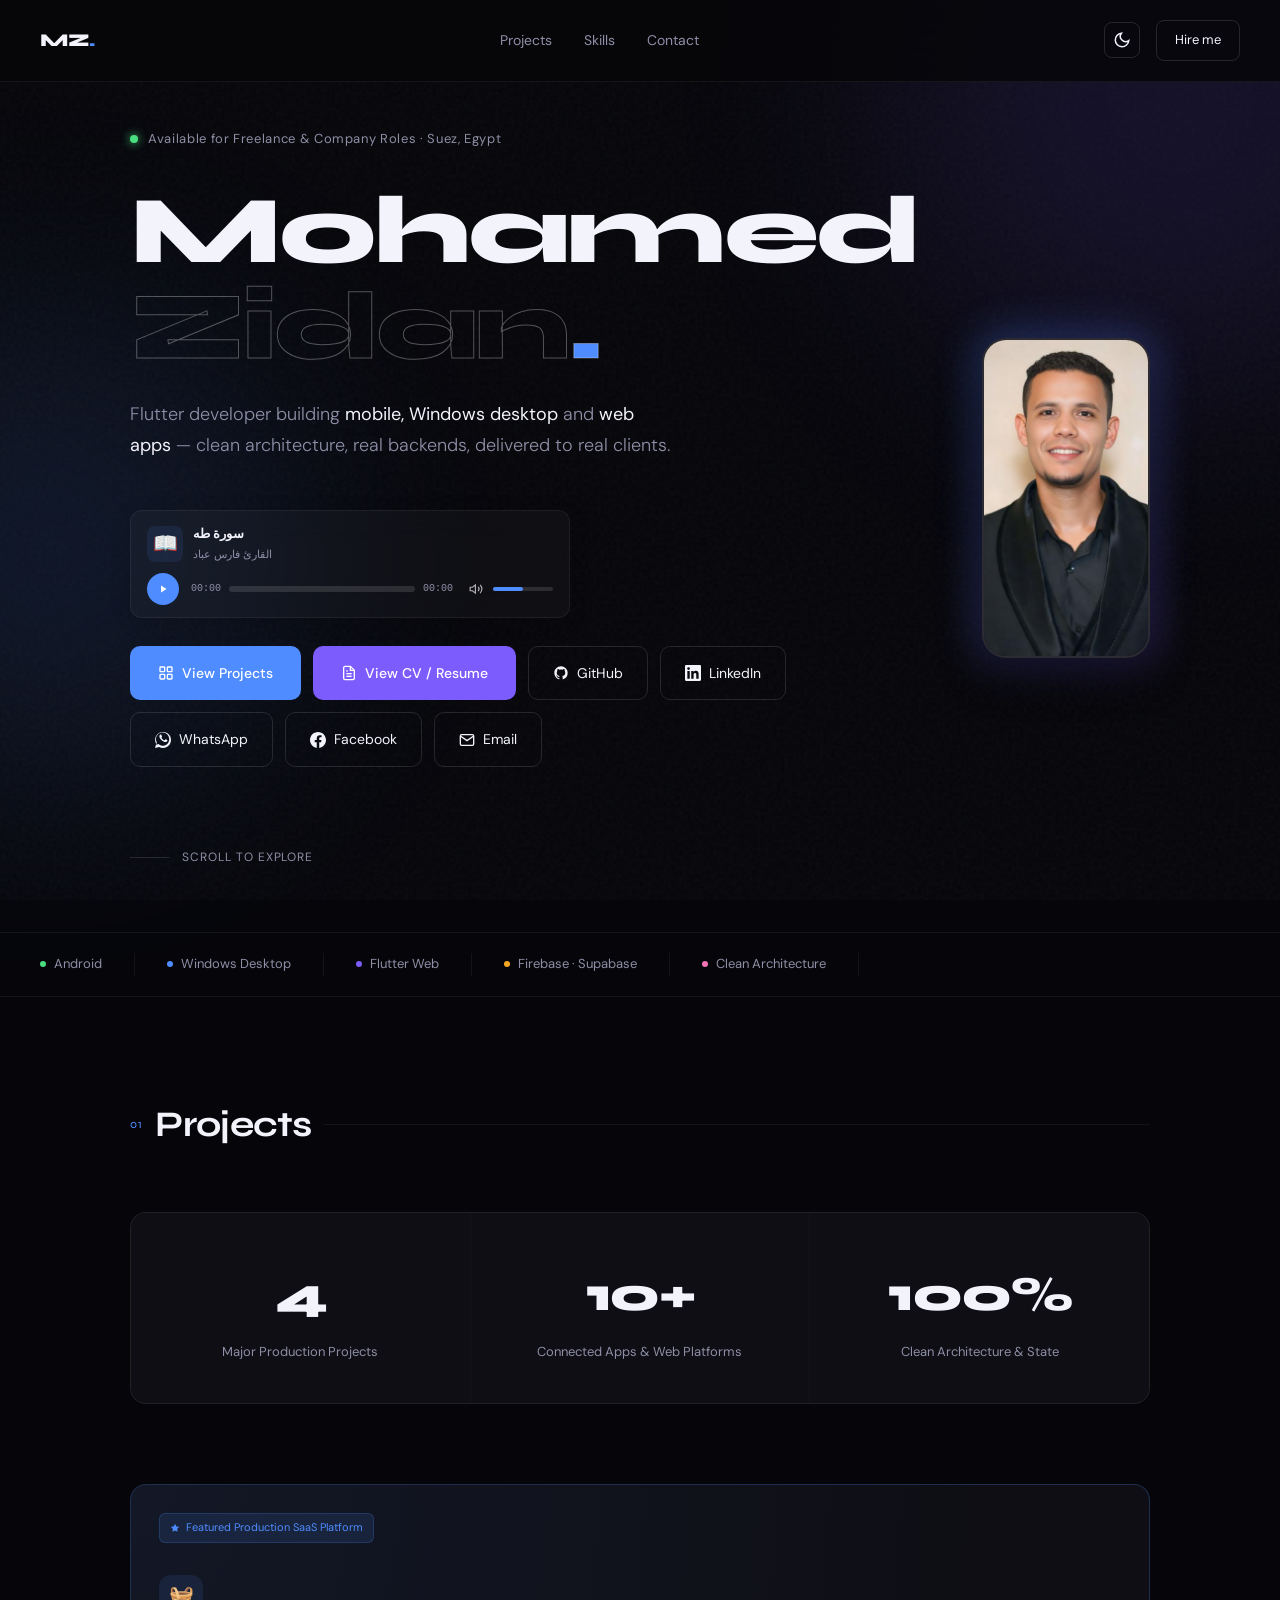
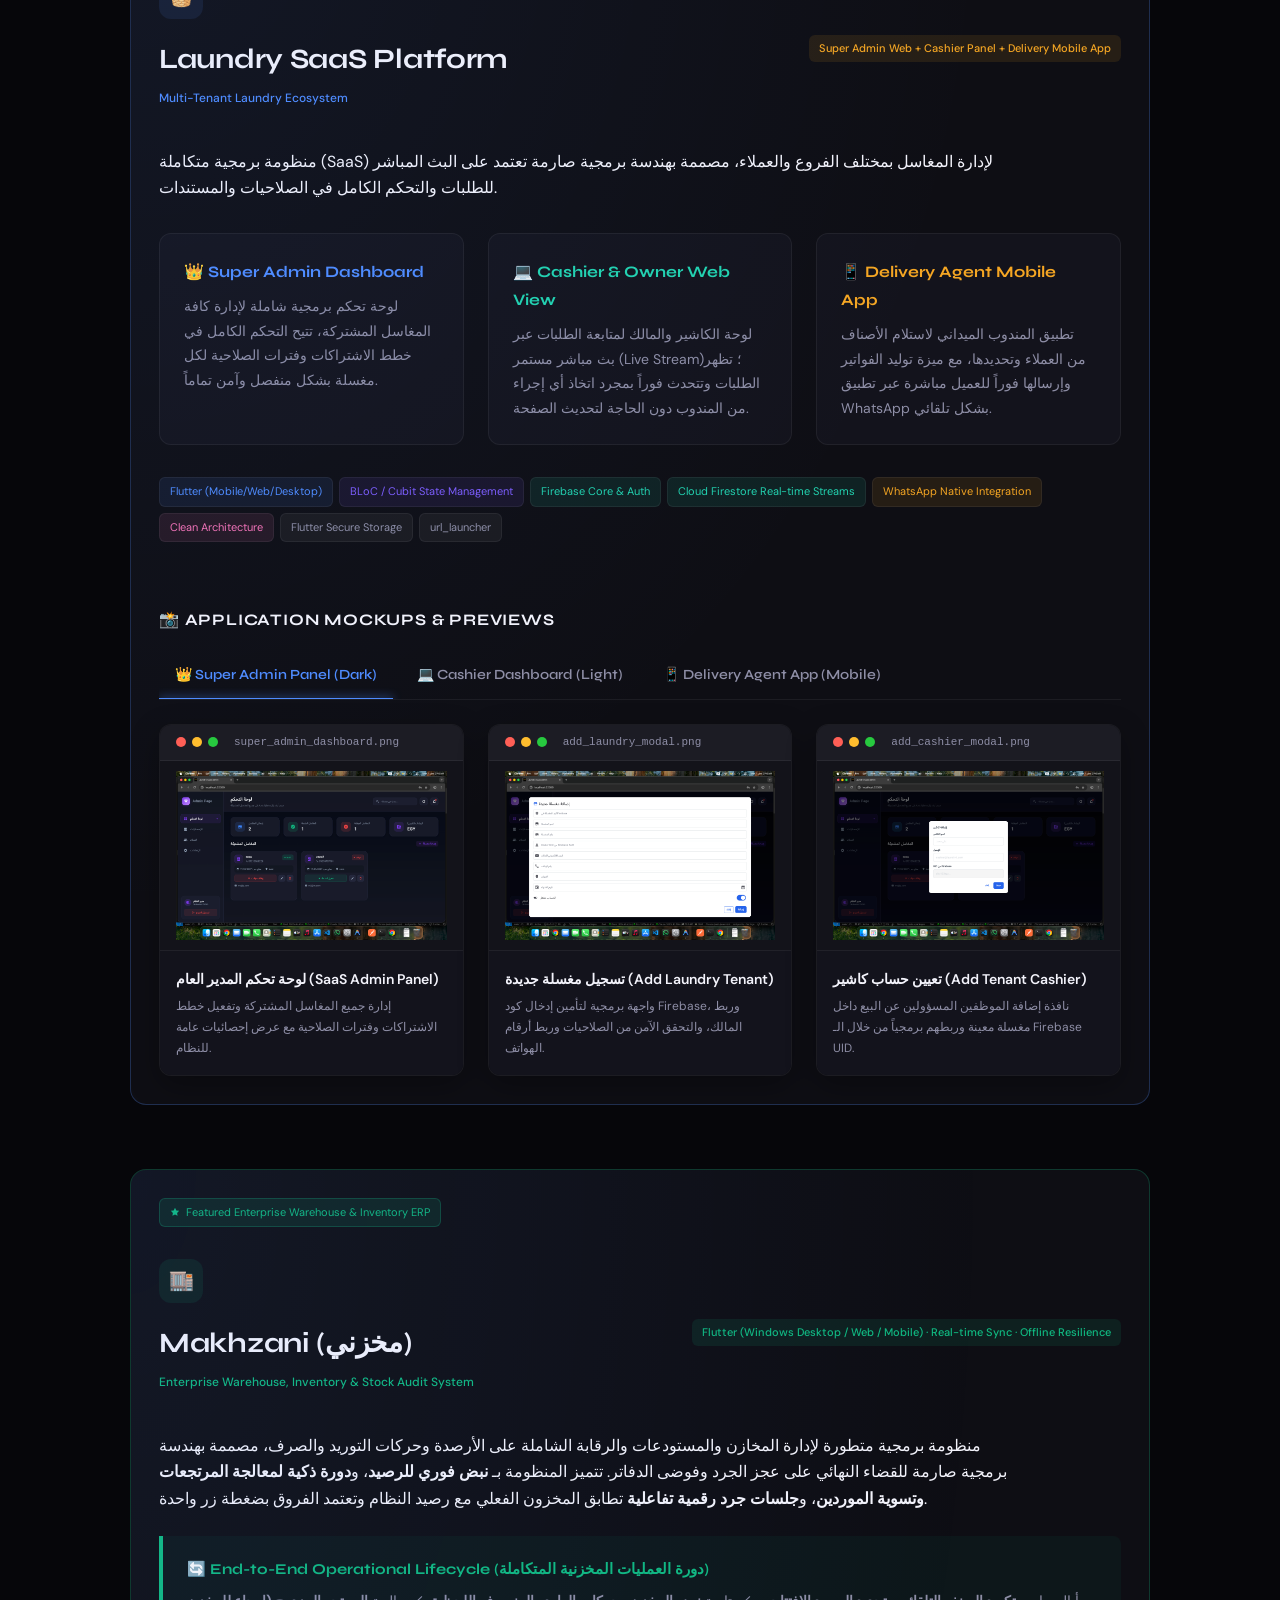
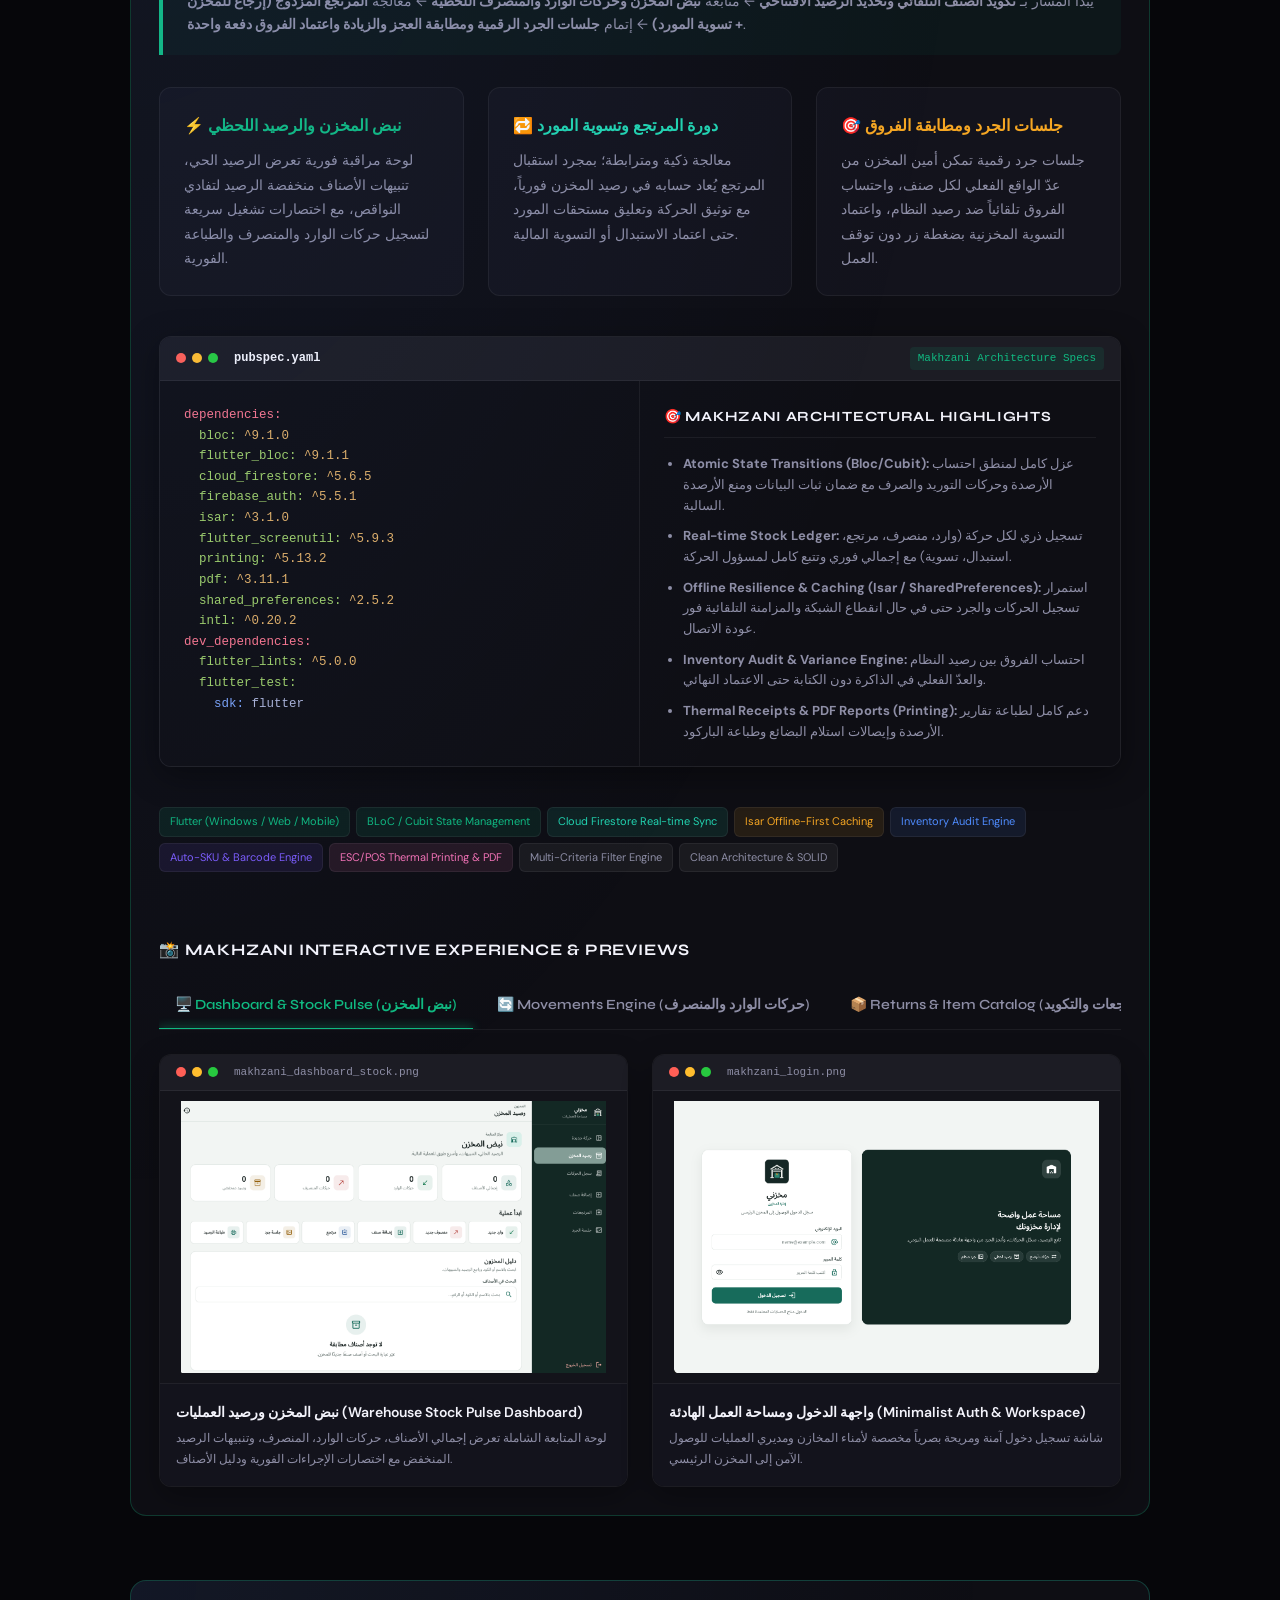
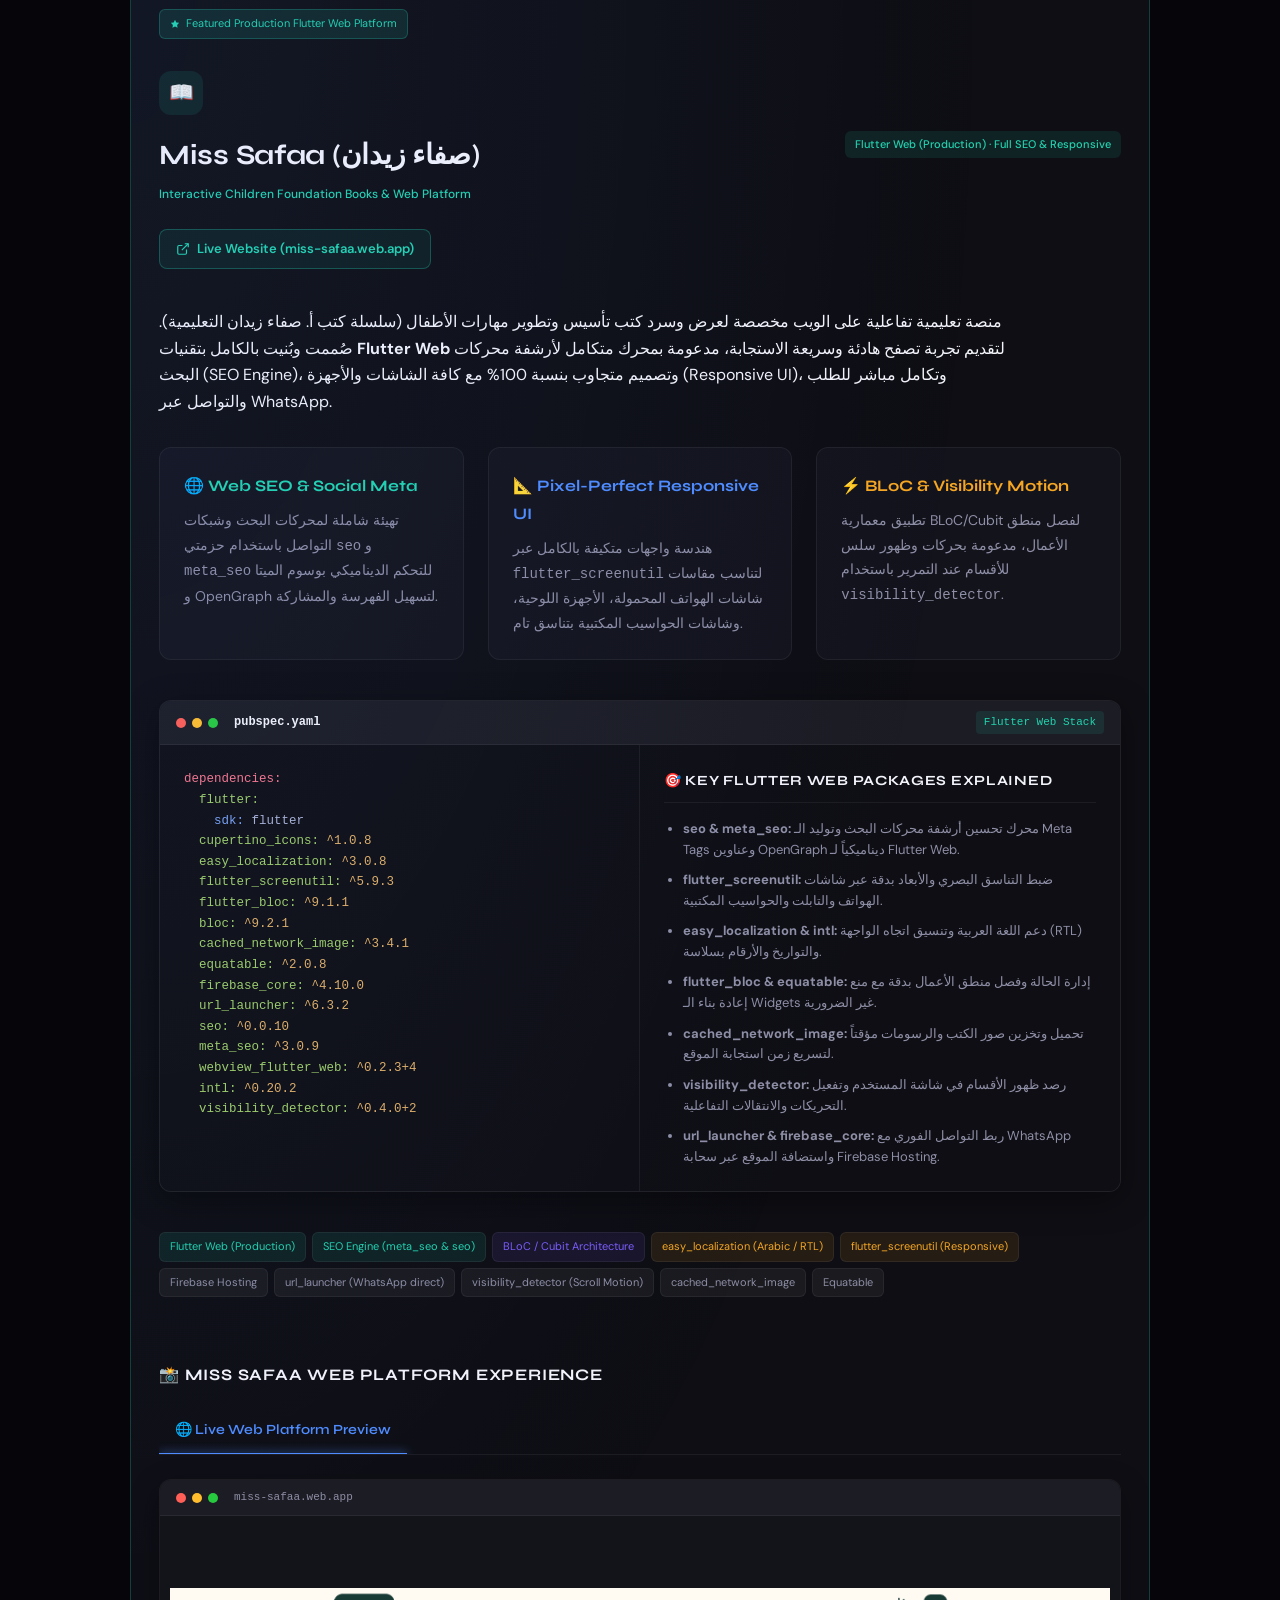
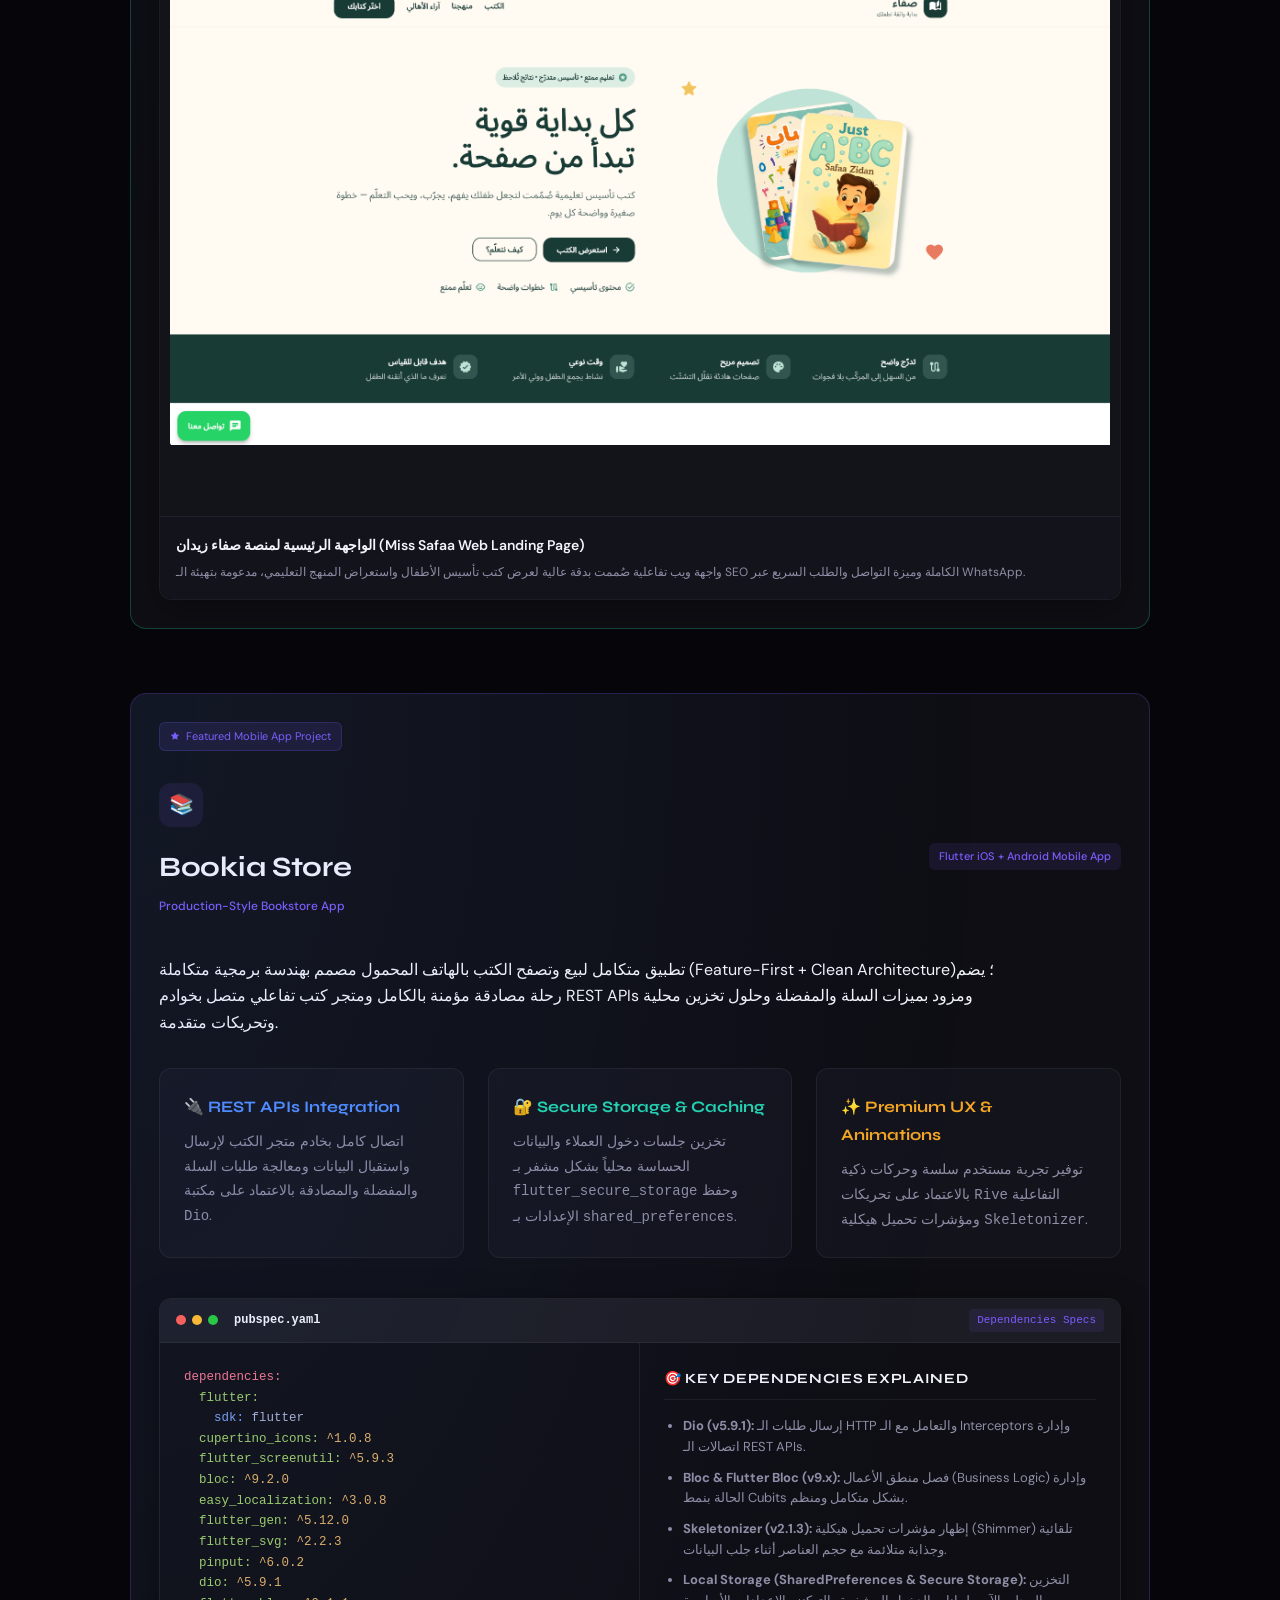
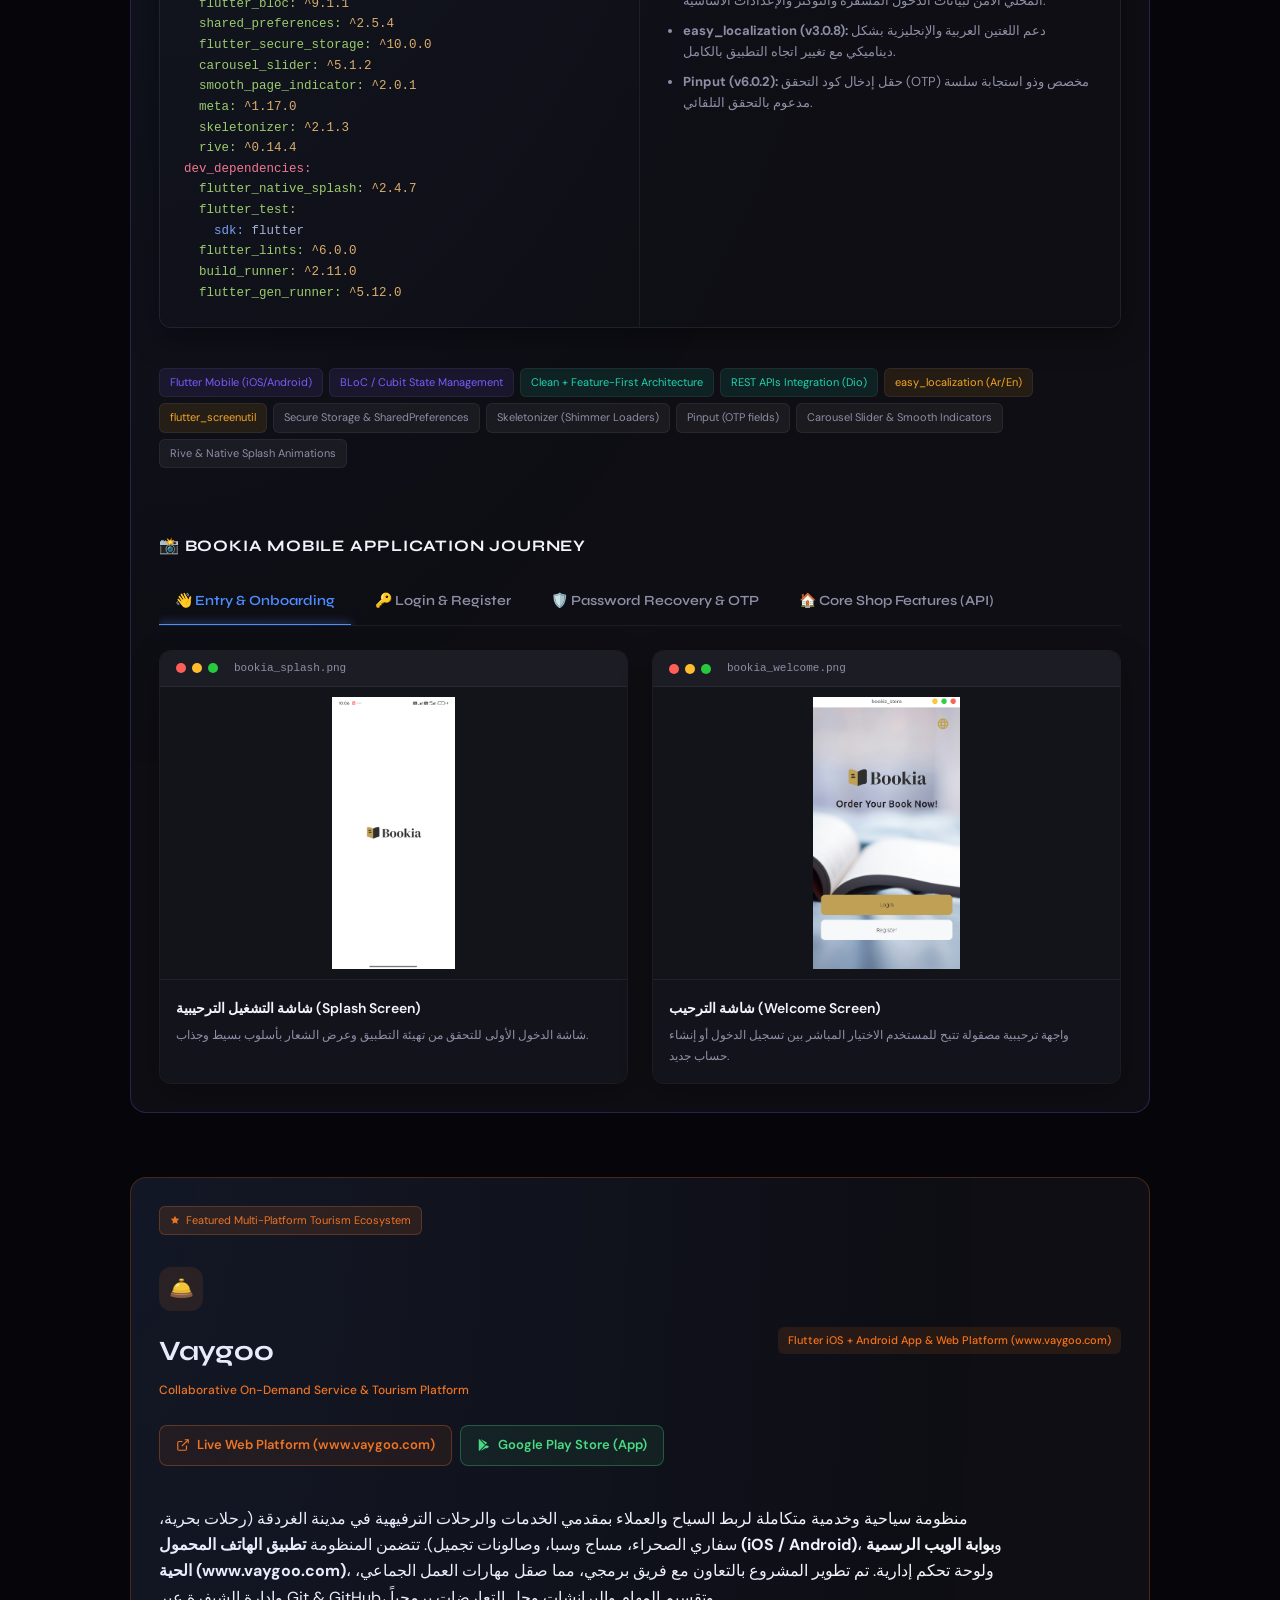
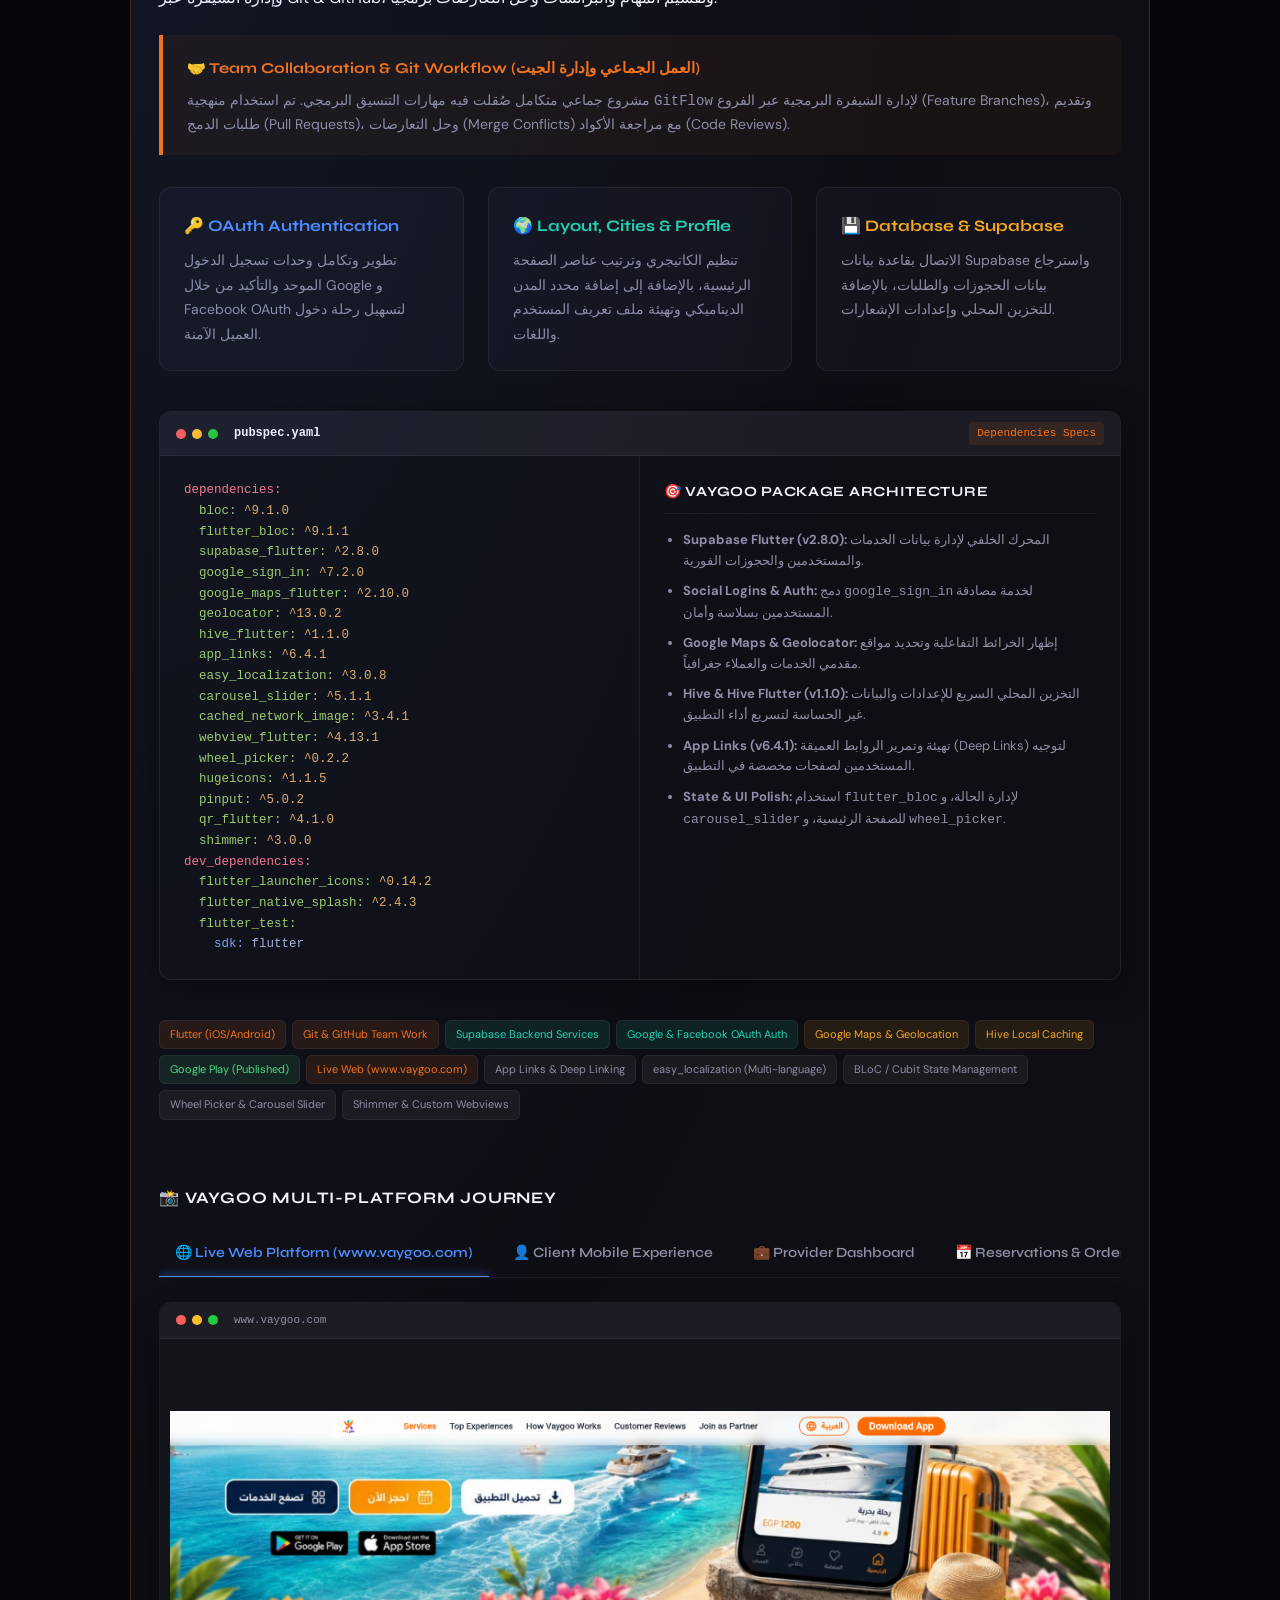
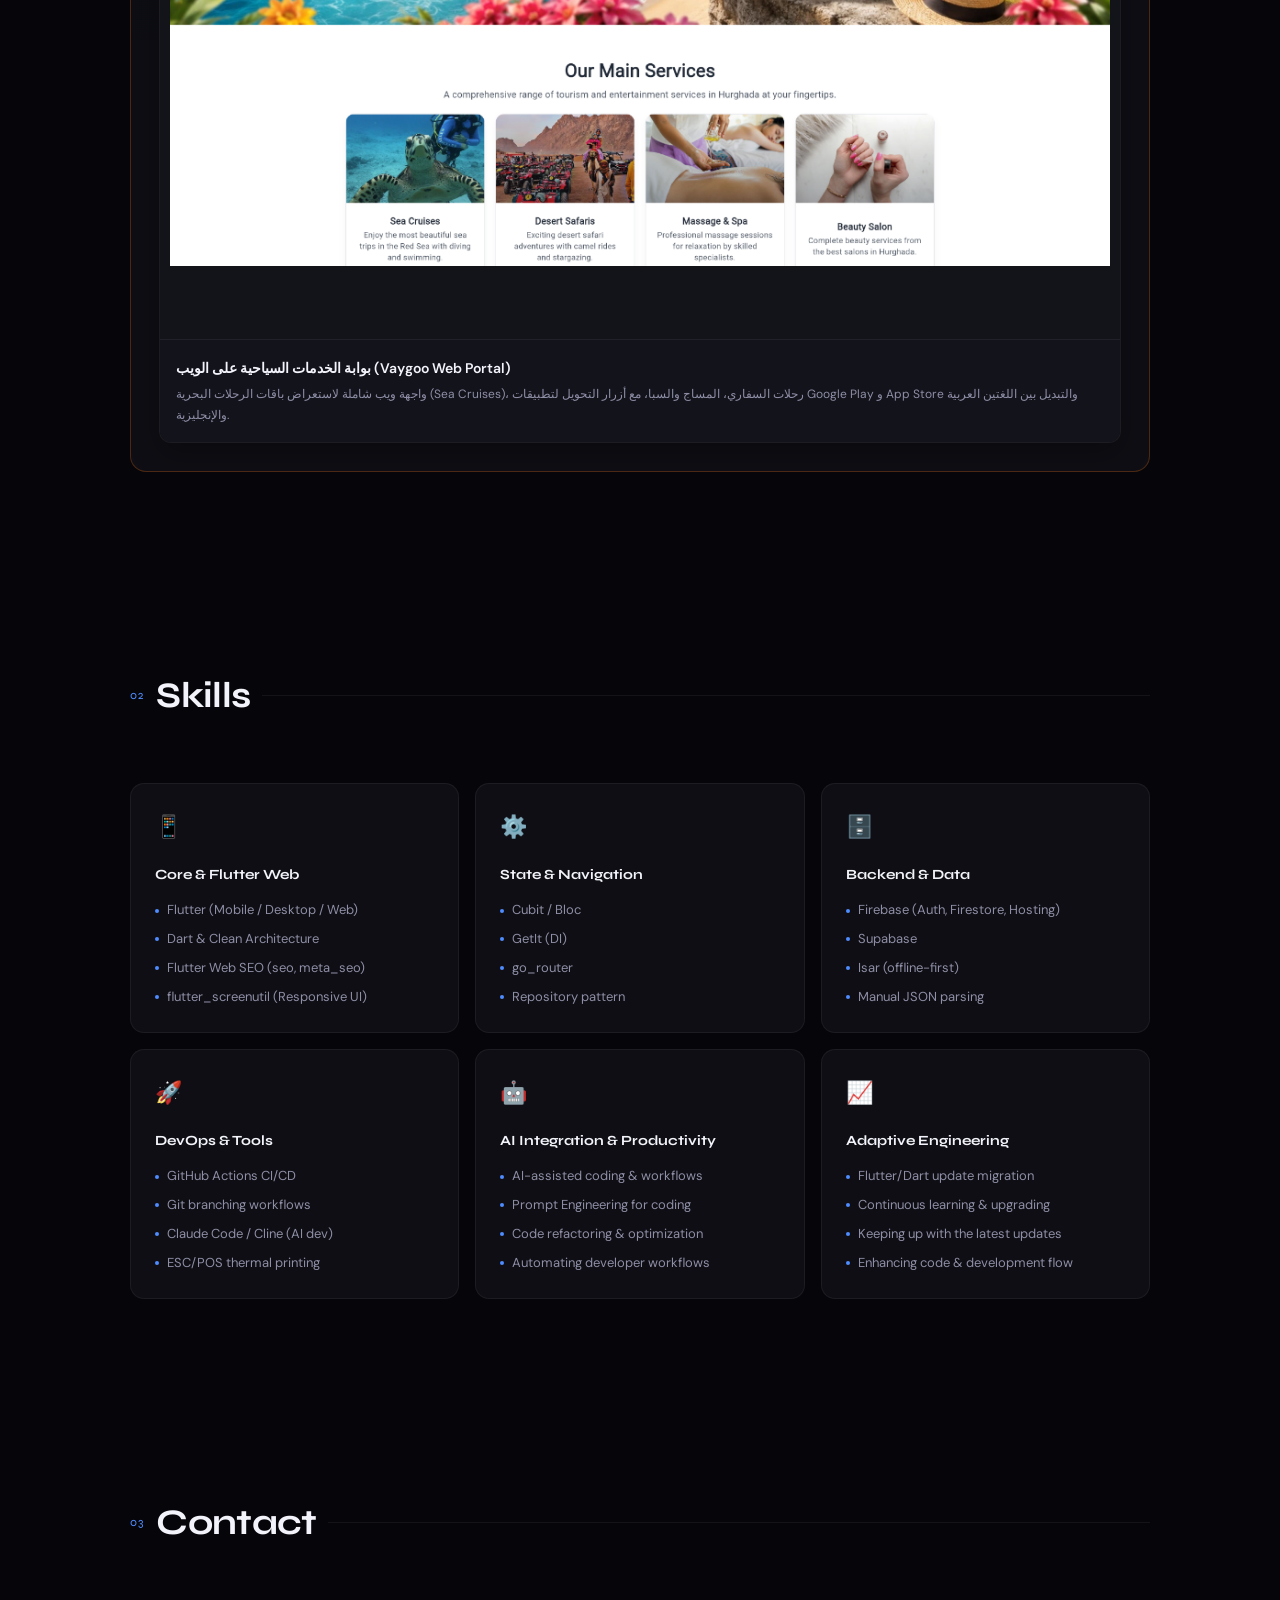
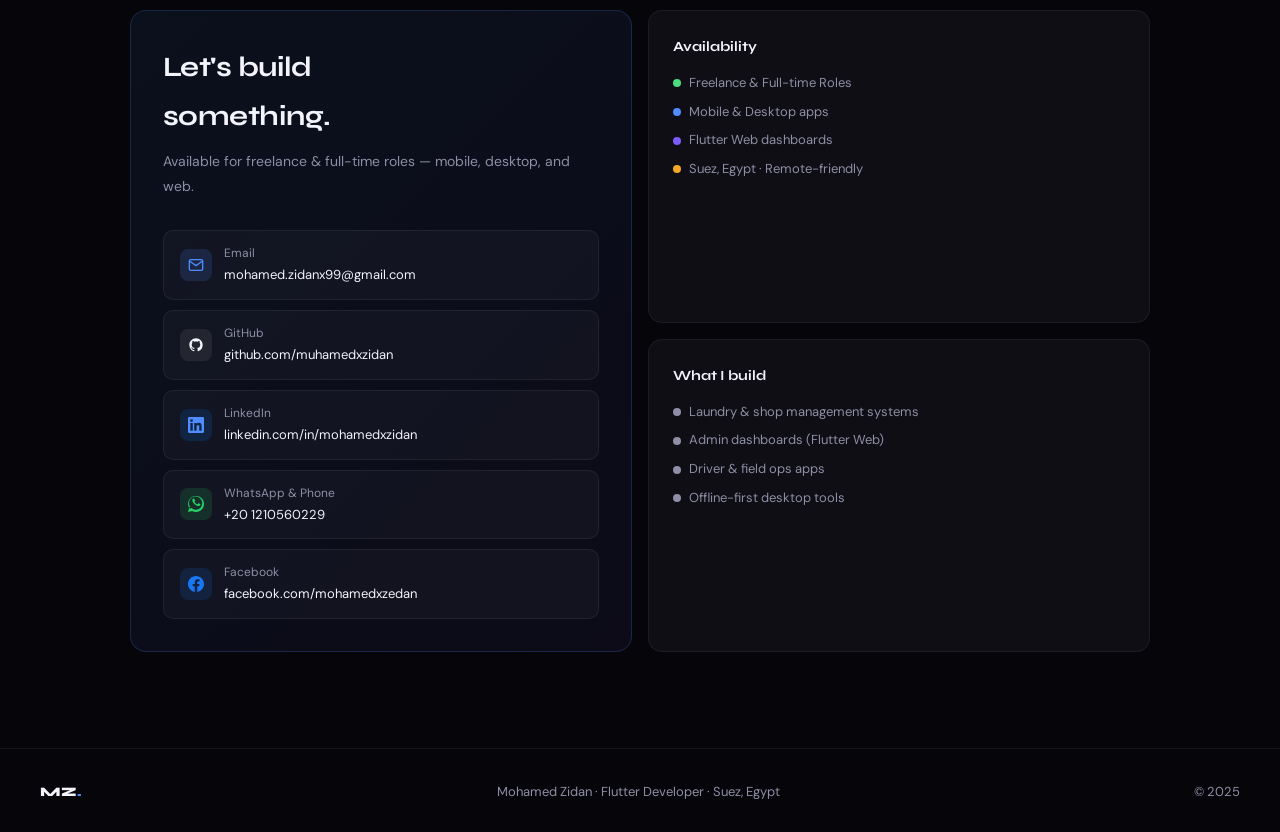
==== commit a8e40357: "fix: update Google Drive CV download link" ====
--- a/index.html
+++ b/index.html
@@ -100,7 +100,7 @@
           <svg width="16" height="16" fill="none" stroke="currentColor" stroke-width="2" viewBox="0 0 24 24"><rect x="3" y="3" width="7" height="7" rx="1"/><rect x="14" y="3" width="7" height="7" rx="1"/><rect x="3" y="14" width="7" height="7" rx="1"/><rect x="14" y="14" width="7" height="7" rx="1"/></svg>
           View Projects
         </a>
-        <a href="https://drive.google.com/file/d/1hrk6vCCPLA1Jrxy0Mx6ng9J__svfAzy2/view?usp=sharing" target="_blank" class="btn-primary" style="background: var(--accent2);">
+        <a href="https://drive.google.com/file/d/1XL1zwQPgddfaKeU1J8H8uov7xC0UuigC/view?usp=sharing" target="_blank" class="btn-primary" style="background: var(--accent2);">
           <svg width="16" height="16" fill="none" stroke="currentColor" stroke-width="2" viewBox="0 0 24 24"><path d="M14 2H6a2 2 0 0 0-2 2v16a2 2 0 0 0 2 2h12a2 2 0 0 0 2-2V8z"/><polyline points="14 2 14 8 20 8"/><line x1="16" y1="13" x2="8" y2="13"/><line x1="16" y1="17" x2="8" y2="17"/><polyline points="10 9 9 9 8 9"/></svg>
           View CV / Resume
         </a>
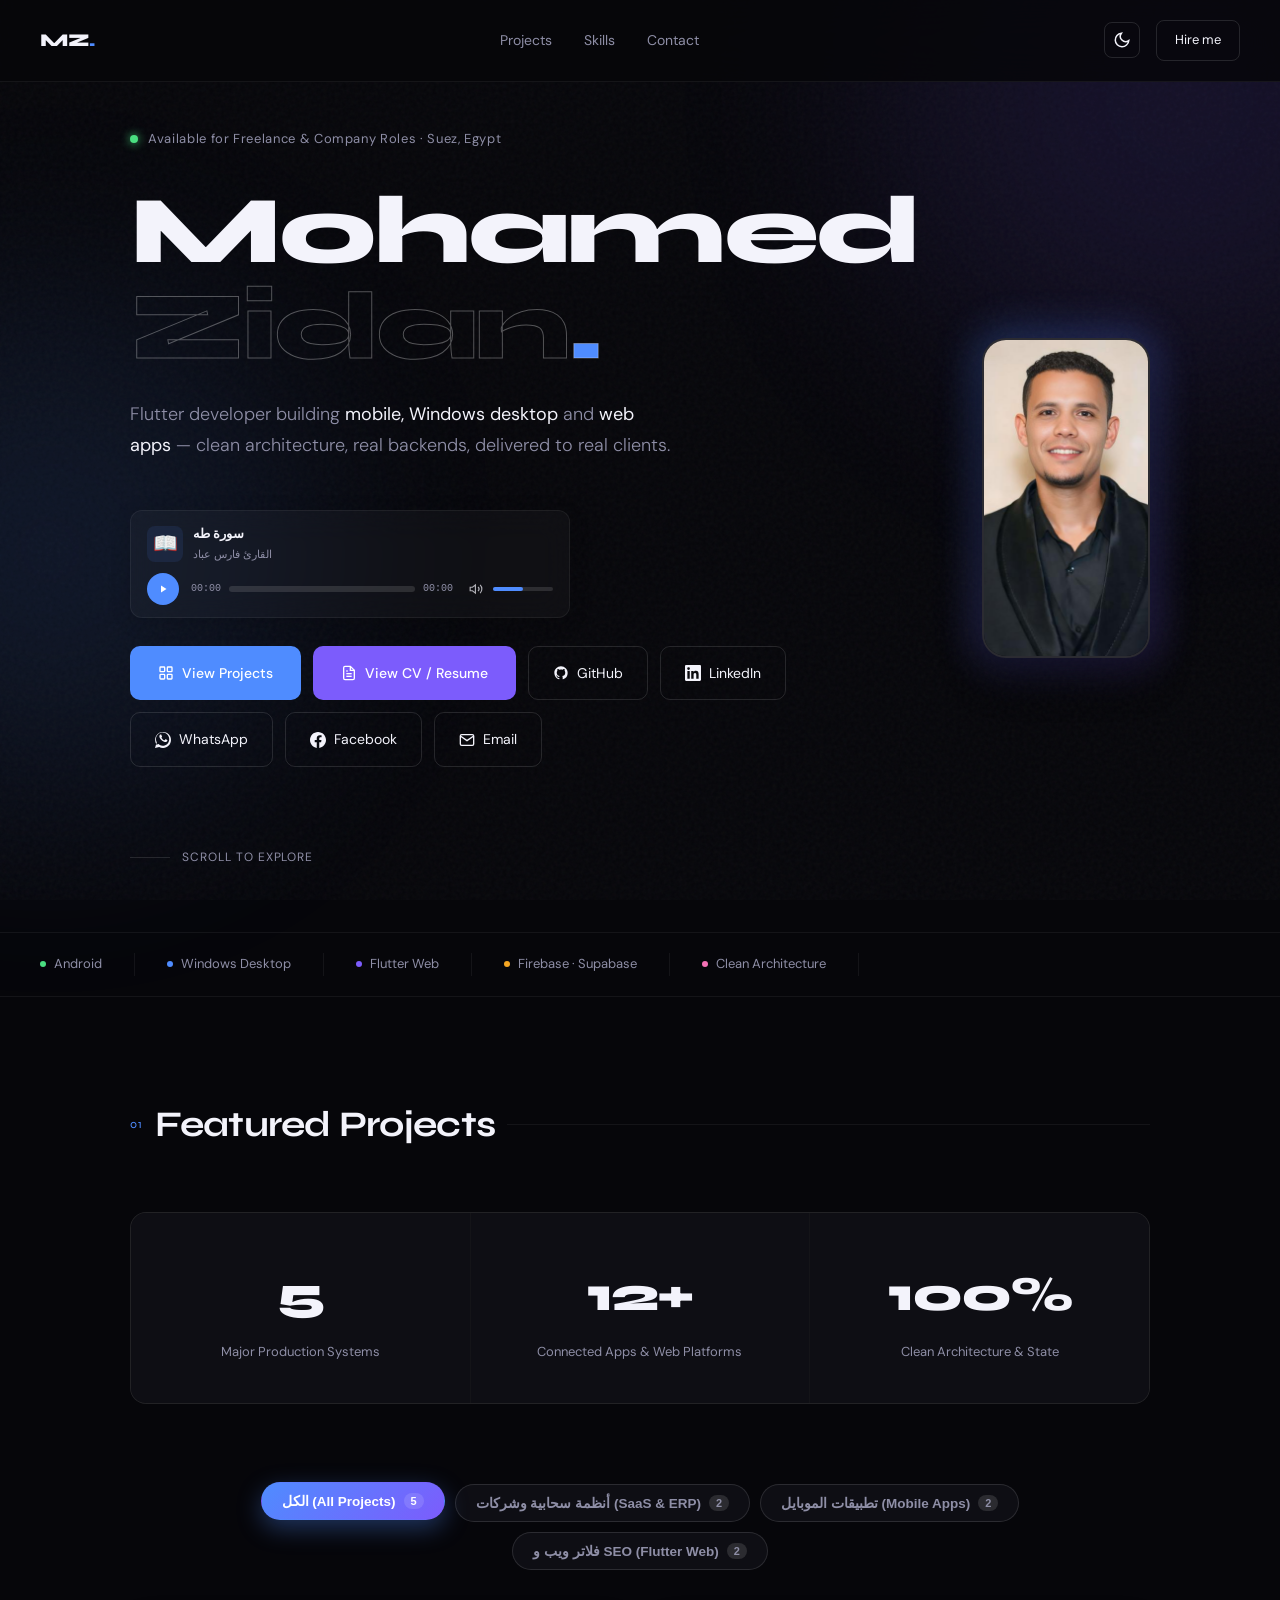
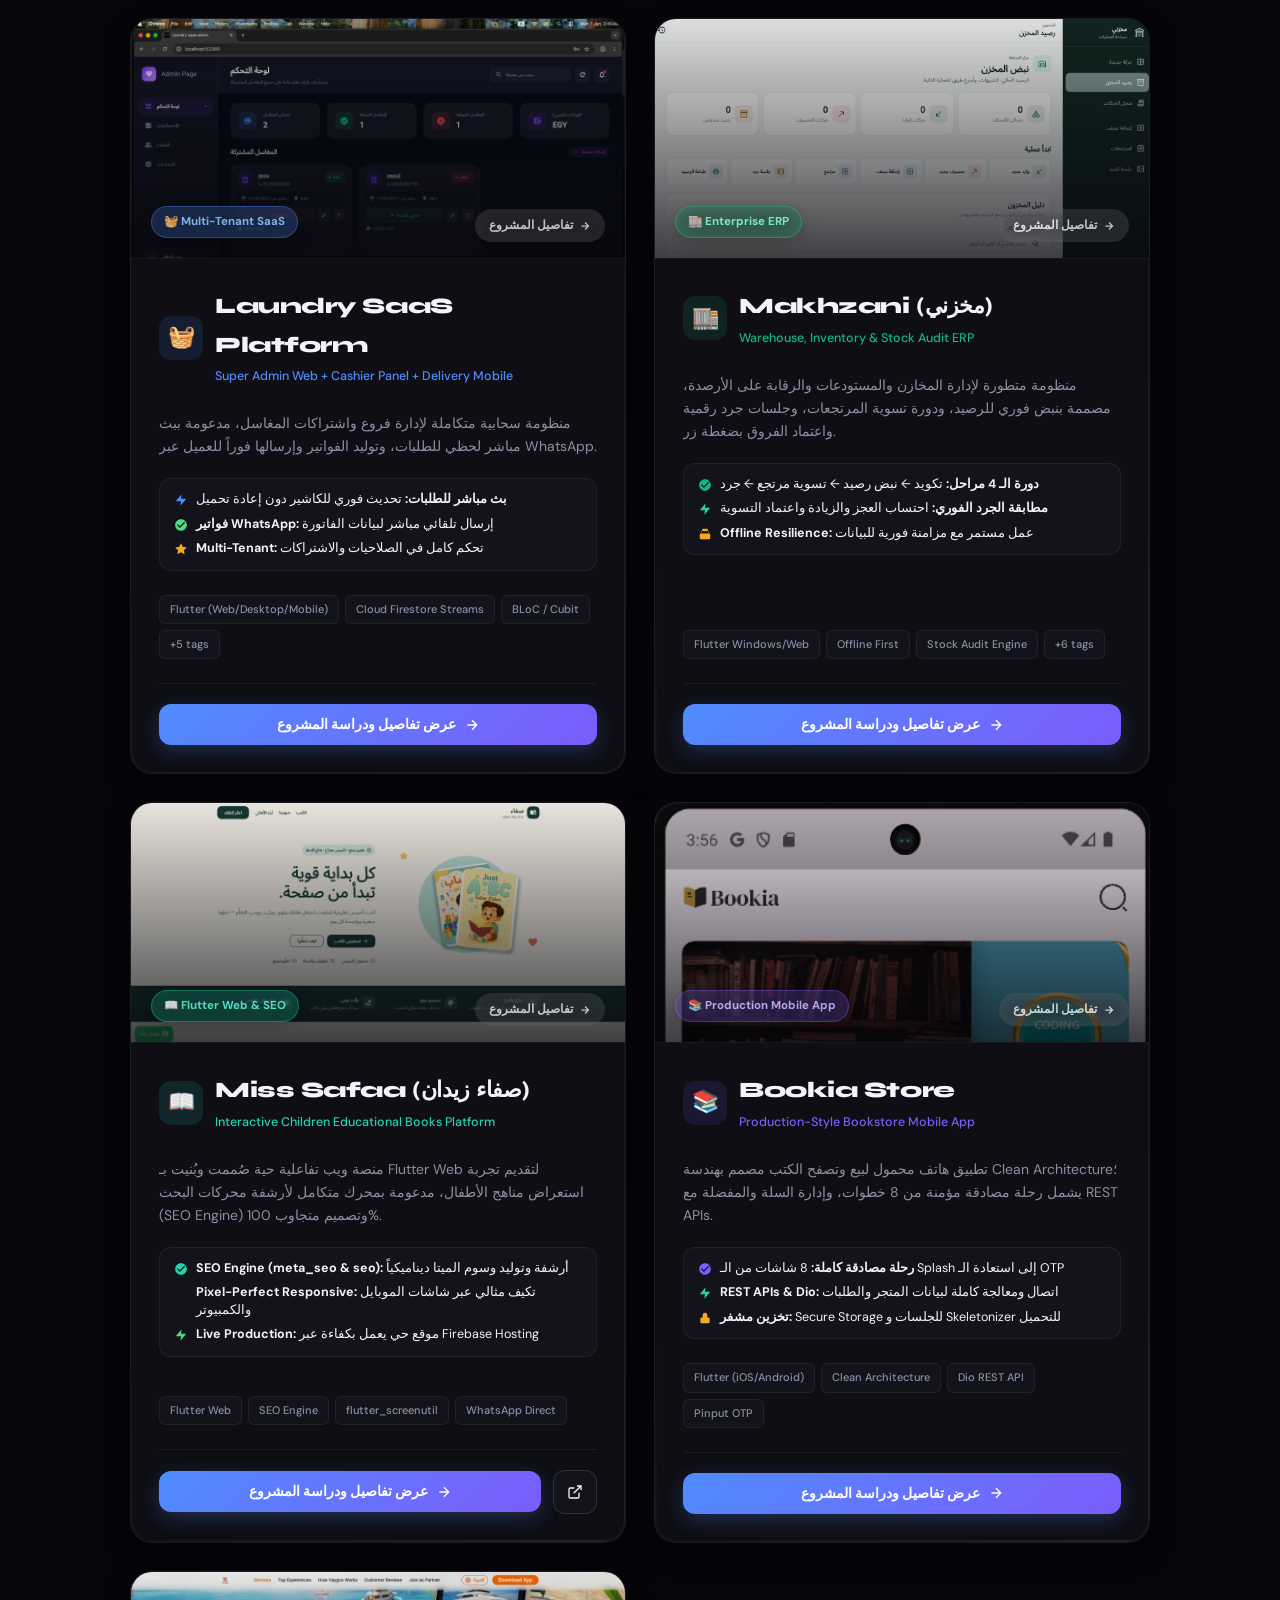
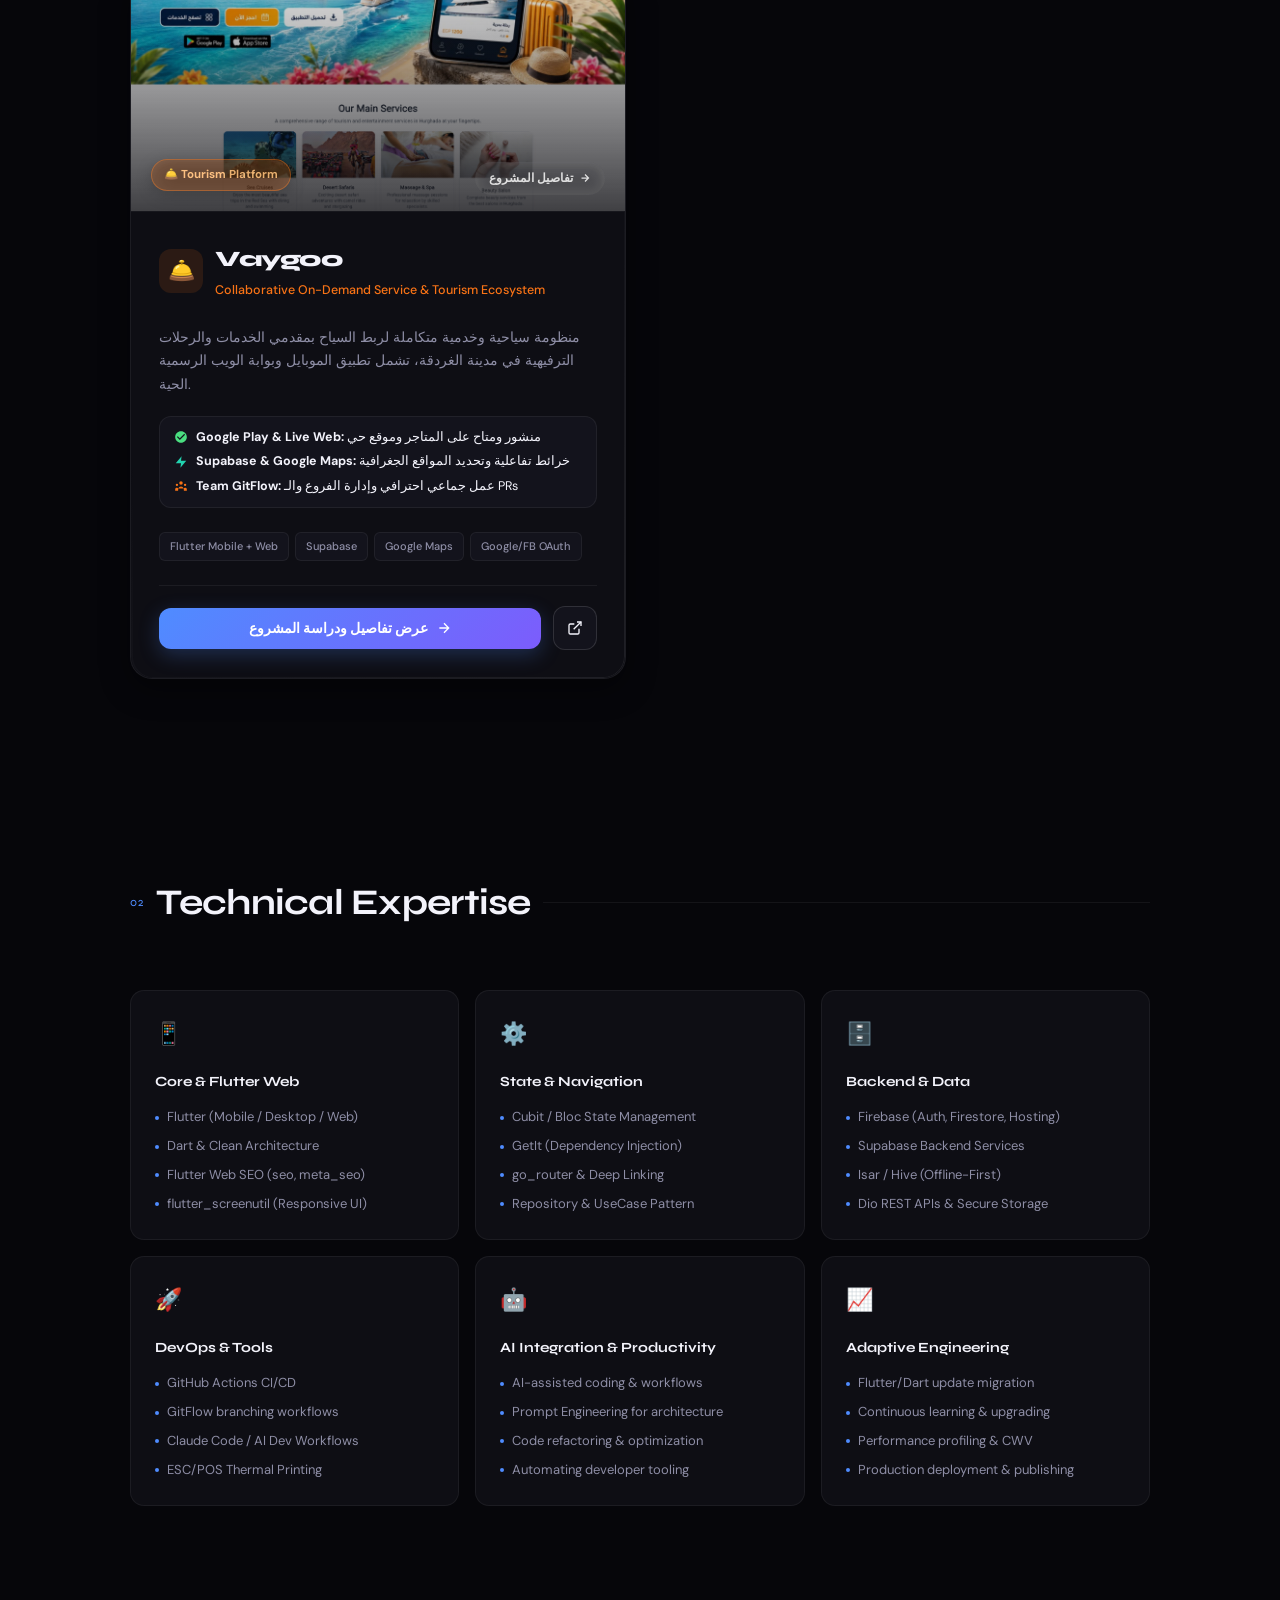
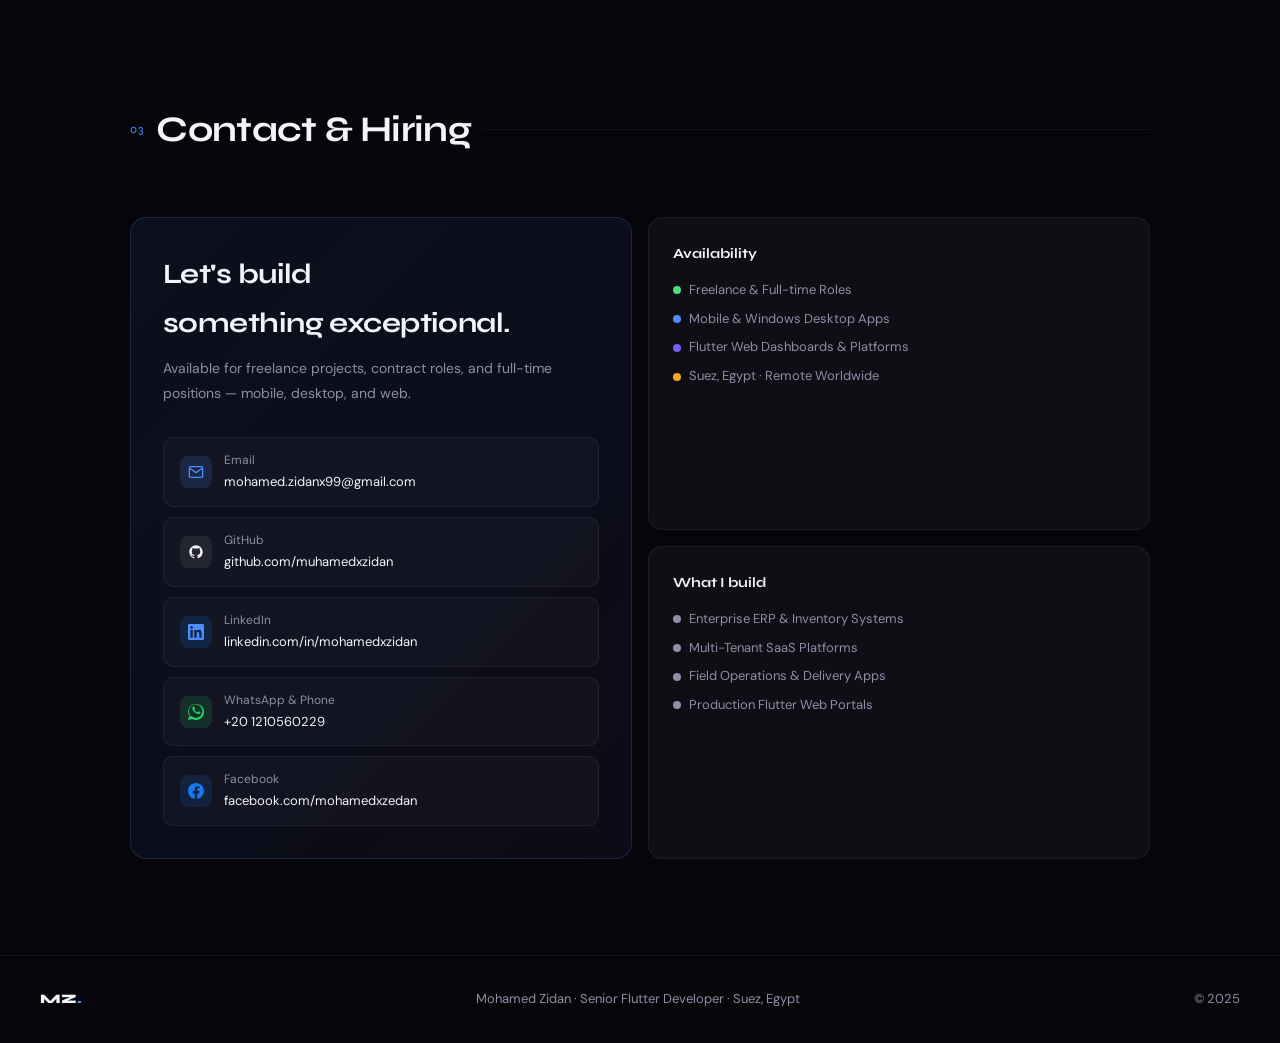
==== commit 52ca9c08: "feat(portfolio): modernize showcase grid with animated case study modals and filtering" ====
--- a/index.html
+++ b/index.html
@@ -3,10 +3,11 @@
 <head>
 <meta charset="UTF-8">
 <meta name="viewport" content="width=device-width, initial-scale=1.0">
-<title>Mohamed Zidan — Flutter Developer</title>
+<title>Mohamed Zidan — Senior Flutter Developer Portfolio</title>
+<meta name="description" content="Mohamed Zidan — Senior Flutter Developer specializing in Mobile, Windows Desktop & Flutter Web platforms. Clean Architecture, Real-time streams, Enterprise ERPs & SaaS platforms.">
 <link rel="preconnect" href="https://fonts.googleapis.com">
 <link rel="preconnect" href="https://fonts.gstatic.com" crossorigin>
-<link href="https://fonts.googleapis.com/css2?family=Syne:wght@400;500;600;700;800&family=DM+Sans:ital,opsz,wght@0,9..40,300;0,9..40,400;0,9..40,500;1,9..40,300&display=swap" rel="stylesheet">
+<link href="https://fonts.googleapis.com/css2?family=Syne:wght@400;500;600;700;800&family=DM+Sans:ital,opsz,wght@0,9..40,300;0,9..40,400;0,9..40,500;1,9..40,300&family=Fira+Code:wght@400;500;600&display=swap" rel="stylesheet">
 <link rel="stylesheet" href="css/style.css">
 </head>
 <body>
@@ -28,7 +29,7 @@
   </ul>
   <div style="display: flex; align-items: center; gap: 1rem;">
     <!-- Theme Toggle Switcher -->
-    <button id="theme-toggle" class="theme-toggle-btn" aria-label="Toggle theme">
+    <button id="theme-toggle" class="theme-toggle-btn" aria-label="Toggle theme" title="Toggle Light/Dark Theme">
       <svg class="sun-icon" width="18" height="18" fill="none" stroke="currentColor" stroke-width="2" viewBox="0 0 24 24"><circle cx="12" cy="12" r="5"/><path d="M12 1v2M12 21v2M4.22 4.22l1.42 1.42M18.36 18.36l1.42 1.42M1 12h2M21 12h2M4.22 19.78l1.42-1.42M18.36 5.64l1.42-1.42"/></svg>
       <svg class="moon-icon" width="18" height="18" fill="none" stroke="currentColor" stroke-width="2" viewBox="0 0 24 24"><path d="M21 12.79A9 9 0 1 1 11.21 3 7 7 0 0 0 21 12.79z"/></svg>
     </button>
@@ -162,21 +163,21 @@
     </div>
   </div>
 
-  <!-- PROJECTS -->
+  <!-- PROJECTS SECTION -->
   <section id="projects">
     <div class="section-label reveal">
       <span class="section-num">01</span>
-      <h2 class="section-title">Projects</h2>
+      <h2 class="section-title">Featured Projects</h2>
       <div class="section-line"></div>
     </div>
 
     <div class="stats-row reveal">
       <div class="stat-cell">
-        <div class="stat-num">4</div>
-        <div class="stat-label">Major Production Projects</div>
+        <div class="stat-num">5</div>
+        <div class="stat-label">Major Production Systems</div>
       </div>
       <div class="stat-cell">
-        <div class="stat-num">10+</div>
+        <div class="stat-num">12+</div>
         <div class="stat-label">Connected Apps & Web Platforms</div>
       </div>
       <div class="stat-cell">
@@ -185,1175 +186,303 @@
       </div>
     </div>
 
-    <div class="projects-grid" style="grid-template-columns: 1fr;">
-
-      <!-- Featured Master SaaS Platform -->
-      <div class="project-card featured reveal" style="display: flex; flex-direction: column; gap: 2rem;">
-        <div style="width: 100%;">
-          <div class="featured-badge">
-            <svg width="10" height="10" fill="currentColor" viewBox="0 0 24 24"><path d="M12 2l3.09 6.26L22 9.27l-5 4.87 1.18 6.88L12 17.77l-6.18 3.25L7 14.14 2 9.27l6.91-1.01L12 2z"/></svg>
-            Featured Production SaaS Platform
-          </div>
-          <div class="project-icon" style="background:rgba(79,140,255,0.1); margin-top: 1rem;">🧺</div>
-          <div class="project-header-row">
-            <div>
-              <div class="project-name" style="font-size: 28px; font-family: 'Syne', sans-serif;">Laundry SaaS Platform</div>
-              <div class="project-type" style="color: var(--accent); font-weight: 500;">Multi-Tenant Laundry Ecosystem</div>
-            </div>
-            <span class="platform-pill pill-multi">Super Admin Web + Cashier Panel + Delivery Mobile App</span>
-          </div>
-          <p class="project-desc" style="font-size: 16px; margin: 1.5rem 0; max-width: 850px; color: var(--text);">
-            منظومة برمجية متكاملة (SaaS) لإدارة المغاسل بمختلف الفروع والعملاء، مصممة بهندسة برمجية صارمة تعتمد على البث المباشر للطلبات والتحكم الكامل في الصلاحيات والمستندات.
+    <!-- Category Filter Bar -->
+    <div class="project-filter-bar reveal">
+      <button class="filter-chip active" data-filter="all">
+        الكل (All Projects)
+        <span class="filter-badge">5</span>
+      </button>
+      <button class="filter-chip" data-filter="saas">
+        أنظمة سحابية وشركات (SaaS & ERP)
+        <span class="filter-badge">2</span>
+      </button>
+      <button class="filter-chip" data-filter="mobile">
+        تطبيقات الموبايل (Mobile Apps)
+        <span class="filter-badge">2</span>
+      </button>
+      <button class="filter-chip" data-filter="web">
+        فلاتر ويب و SEO (Flutter Web)
+        <span class="filter-badge">2</span>
+      </button>
+    </div>
+
+    <!-- Modern Projects Showcase Grid -->
+    <div class="modern-showcase-grid reveal">
+
+      <!-- SHOWCASE CARD 1: Laundry SaaS -->
+      <div class="showcase-card theme-blue" data-category="saas">
+        <div class="showcase-preview-frame" data-open-project="laundry-saas" title="Click to view Laundry SaaS case study">
+          <img src="assets/image/super_admin_dashboard.png" alt="Laundry SaaS Platform Preview" class="showcase-preview-img">
+          <div class="showcase-preview-overlay">
+            <span class="showcase-preview-badge badge-blue">🧺 Multi-Tenant SaaS</span>
+            <span class="showcase-quick-explore-hint">
+              تفاصيل المشروع
+              <svg width="12" height="12" fill="none" stroke="currentColor" stroke-width="2.5" viewBox="0 0 24 24"><path d="M5 12h14M12 5l7 7-7 7"/></svg>
+            </span>
+          </div>
+        </div>
+        <div class="showcase-body">
+          <div class="showcase-header">
+            <div class="showcase-icon" style="background: rgba(79, 140, 255, 0.12);">🧺</div>
+            <div class="showcase-title-area">
+              <h3 class="showcase-title">Laundry SaaS Platform</h3>
+              <div class="showcase-subtitle" style="color: var(--accent);">Super Admin Web + Cashier Panel + Delivery Mobile</div>
+            </div>
+          </div>
+          <p class="showcase-desc">
+            منظومة سحابية متكاملة لإدارة فروع واشتراكات المغاسل، مدعومة ببث مباشر لحظي للطلبات، وتوليد الفواتير وإرسالها فوراً للعميل عبر WhatsApp.
           </p>
-          
-          <div style="display: grid; grid-template-columns: repeat(auto-fit, minmax(280px, 1fr)); gap: 1.5rem; margin: 2rem 0;">
-            <div style="background: var(--bg3); padding: 1.5rem; border-radius: 12px; border: 1px solid var(--border);">
-              <h4 style="color: var(--accent); font-family: 'Syne', sans-serif; margin-bottom: 0.5rem; display: flex; align-items: center; gap: 8px;">👑 Super Admin Dashboard</h4>
-              <p style="font-size: 14px; color: var(--muted);">لوحة تحكم برمجية شاملة لإدارة كافة المغاسل المشتركة، تتيح التحكم الكامل في خطط الاشتراكات وفترات الصلاحية لكل مغسلة بشكل منفصل وآمن تماماً.</p>
-            </div>
-            <div style="background: var(--bg3); padding: 1.5rem; border-radius: 12px; border: 1px solid var(--border);">
-              <h4 style="color: var(--teal); font-family: 'Syne', sans-serif; margin-bottom: 0.5rem; display: flex; align-items: center; gap: 8px;">💻 Cashier & Owner Web View</h4>
-              <p style="font-size: 14px; color: var(--muted);">لوحة الكاشير والمالك لمتابعة الطلبات عبر بث مباشر مستمر (Live Stream)؛ تظهر الطلبات وتتحدث فوراً بمجرد اتخاذ أي إجراء من المندوب دون الحاجة لتحديث الصفحة.</p>
-            </div>
-            <div style="background: var(--bg3); padding: 1.5rem; border-radius: 12px; border: 1px solid var(--border);">
-              <h4 style="color: var(--amber); font-family: 'Syne', sans-serif; margin-bottom: 0.5rem; display: flex; align-items: center; gap: 8px;">📱 Delivery Agent Mobile App</h4>
-              <p style="font-size: 14px; color: var(--muted);">تطبيق المندوب الميداني لاستلام الأصناف من العملاء وتحديدها، مع ميزة توليد الفواتير وإرسالها فوراً للعميل مباشرة عبر تطبيق WhatsApp بشكل تلقائي.</p>
-            </div>
-          </div>
-
-          <div class="project-tags" style="margin-bottom: 2rem;">
-            <span class="tag" style="background: rgba(79,140,255,0.1); color: var(--accent);">Flutter (Mobile/Web/Desktop)</span>
-            <span class="tag" style="background: rgba(124,92,252,0.1); color: var(--accent2);">BLoC / Cubit State Management</span>
-            <span class="tag" style="background: rgba(34,211,176,0.1); color: var(--teal);">Firebase Core & Auth</span>
-            <span class="tag" style="background: rgba(34,211,176,0.1); color: var(--teal);">Cloud Firestore Real-time Streams</span>
-            <span class="tag" style="background: rgba(245,166,35,0.1); color: var(--amber);">WhatsApp Native Integration</span>
-            <span class="tag" style="background: rgba(244,114,182,0.1); color: var(--pink);">Clean Architecture</span>
-            <span class="tag">Flutter Secure Storage</span>
-            <span class="tag">url_launcher</span>
-          </div>
-        </div>
-
-        <!-- Screenshots Showcase Area with responsive mockups -->
-        <div style="width: 100%;">
-          <h4 style="font-family: 'Syne', sans-serif; color: var(--text); font-size: 16px; margin-bottom: 1rem; text-transform: uppercase; letter-spacing: 0.05em;">📸 Application Mockups & Previews</h4>
-          
-          <!-- Tab Switcher -->
-          <div class="gallery-tabs">
-            <button class="gallery-tab active" data-tab="super-admin">👑 Super Admin Panel (Dark)</button>
-            <button class="gallery-tab" data-tab="cashier">💻 Cashier Dashboard (Light)</button>
-            <button class="gallery-tab" data-tab="delivery">📱 Delivery Agent App (Mobile)</button>
-          </div>
-
-          <!-- Super Admin Panel Tab Grid -->
-          <div id="super-admin" class="gallery-container active">
-            
-            <div class="gallery-card">
-              <div style="background: #1c1c24; padding: 8px 16px; display: flex; gap: 6px; align-items: center; border-bottom: 1px solid var(--border);">
-                <span style="width: 10px; height: 10px; background: #ff5f56; border-radius: 50%;"></span>
-                <span style="width: 10px; height: 10px; background: #ffbd2e; border-radius: 50%;"></span>
-                <span style="width: 10px; height: 10px; background: #27c93f; border-radius: 50%;"></span>
-                <span style="margin-left: 10px; font-size: 11px; color: var(--muted); font-family: monospace;">super_admin_dashboard.png</span>
-              </div>
-              <div class="gallery-card-img-container">
-                <img src="assets/image/super_admin_dashboard.png" alt="Super Admin Dashboard Panel">
-              </div>
-              <div style="padding: 1rem; border-top: 1px solid var(--border); background: var(--bg3); flex-grow: 1;">
-                <div class="gallery-card-title" style="font-size: 14px; font-weight: 600; color: var(--text);">لوحة تحكم المدير العام (SaaS Admin Panel)</div>
-                <div class="gallery-card-desc" style="font-size: 12px; color: var(--muted); margin-top: 4px;">إدارة جميع المغاسل المشتركة وتفعيل خطط الاشتراكات وفترات الصلاحية مع عرض إحصائيات عامة للنظام.</div>
-              </div>
-            </div>
-
-            <div class="gallery-card">
-              <div style="background: #1c1c24; padding: 8px 16px; display: flex; gap: 6px; align-items: center; border-bottom: 1px solid var(--border);">
-                <span style="width: 10px; height: 10px; background: #ff5f56; border-radius: 50%;"></span>
-                <span style="width: 10px; height: 10px; background: #ffbd2e; border-radius: 50%;"></span>
-                <span style="width: 10px; height: 10px; background: #27c93f; border-radius: 50%;"></span>
-                <span style="margin-left: 10px; font-size: 11px; color: var(--muted); font-family: monospace;">add_laundry_modal.png</span>
-              </div>
-              <div class="gallery-card-img-container">
-                <img src="assets/image/super_admin_add_laundry.png" alt="Add Laundry Popup Modal">
-              </div>
-              <div style="padding: 1rem; border-top: 1px solid var(--border); background: var(--bg3); flex-grow: 1;">
-                <div class="gallery-card-title" style="font-size: 14px; font-weight: 600; color: var(--text);">تسجيل مغسلة جديدة (Add Laundry Tenant)</div>
-                <div class="gallery-card-desc" style="font-size: 12px; color: var(--muted); margin-top: 4px;">واجهة برمجية لتأمين إدخال كود Firebase، وربط المالك، والتحقق الآمن من الصلاحيات وربط أرقام الهواتف.</div>
-              </div>
-            </div>
-
-            <div class="gallery-card">
-              <div style="background: #1c1c24; padding: 8px 16px; display: flex; gap: 6px; align-items: center; border-bottom: 1px solid var(--border);">
-                <span style="width: 10px; height: 10px; background: #ff5f56; border-radius: 50%;"></span>
-                <span style="width: 10px; height: 10px; background: #ffbd2e; border-radius: 50%;"></span>
-                <span style="width: 10px; height: 10px; background: #27c93f; border-radius: 50%;"></span>
-                <span style="margin-left: 10px; font-size: 11px; color: var(--muted); font-family: monospace;">add_cashier_modal.png</span>
-              </div>
-              <div class="gallery-card-img-container">
-                <img src="assets/image/super_admin_add_cashier.png" alt="Add Cashier Modal Popup">
-              </div>
-              <div style="padding: 1rem; border-top: 1px solid var(--border); background: var(--bg3); flex-grow: 1;">
-                <div class="gallery-card-title" style="font-size: 14px; font-weight: 600; color: var(--text);">تعيين حساب كاشير (Add Tenant Cashier)</div>
-                <div class="gallery-card-desc" style="font-size: 12px; color: var(--muted); margin-top: 4px;">نافذة إضافة الموظفين المسؤولين عن البيع داخل مغسلة معينة وربطهم برمجياً من خلال الـ Firebase UID.</div>
-              </div>
-            </div>
-
-          </div>
-
-          <!-- Cashier Panel Tab Grid -->
-          <div id="cashier" class="gallery-container">
-            
-            <div class="gallery-card">
-              <div style="background: #1c1c24; padding: 8px 16px; display: flex; gap: 6px; align-items: center; border-bottom: 1px solid var(--border);">
-                <span style="width: 10px; height: 10px; background: #ff5f56; border-radius: 50%;"></span>
-                <span style="width: 10px; height: 10px; background: #ffbd2e; border-radius: 50%;"></span>
-                <span style="width: 10px; height: 10px; background: #27c93f; border-radius: 50%;"></span>
-                <span style="margin-left: 10px; font-size: 11px; color: var(--muted); font-family: monospace;">cashier_order_details.png</span>
-              </div>
-              <div class="gallery-card-img-container">
-                <img src="assets/image/cashier_order_details.png" alt="Cashier Order Details">
-              </div>
-              <div style="padding: 1rem; border-top: 1px solid var(--border); background: var(--bg3); flex-grow: 1;">
-                <div class="gallery-card-title" style="font-size: 14px; font-weight: 600; color: var(--text);">تفاصيل الفاتورة والطلب (Live Order Details)</div>
-                <div class="gallery-card-desc" style="font-size: 12px; color: var(--muted); margin-top: 4px;">واجهة الكاشير التفاعلية لمتابعة تفاصيل العميل، الأصناف المختارة، الأسعار وإرسال الفاتورة عبر WhatsApp.</div>
-              </div>
-            </div>
-
-            <div class="gallery-card">
-              <div style="background: #1c1c24; padding: 8px 16px; display: flex; gap: 6px; align-items: center; border-bottom: 1px solid var(--border);">
-                <span style="width: 10px; height: 10px; background: #ff5f56; border-radius: 50%;"></span>
-                <span style="width: 10px; height: 10px; background: #ffbd2e; border-radius: 50%;"></span>
-                <span style="width: 10px; height: 10px; background: #27c93f; border-radius: 50%;"></span>
-                <span style="margin-left: 10px; font-size: 11px; color: var(--muted); font-family: monospace;">cashier_sidebar_navigation.png</span>
-              </div>
-              <div class="gallery-card-img-container">
-                <img src="assets/image/cashier_sidebar.png" alt="Cashier Sidebar Grid">
-              </div>
-              <div style="padding: 1rem; border-top: 1px solid var(--border); background: var(--bg3); flex-grow: 1;">
-                <div class="gallery-card-title" style="font-size: 14px; font-weight: 600; color: var(--text);">قائمة التحكم والإدارة (Sidebar Control)</div>
-                <div class="gallery-card-desc" style="font-size: 12px; color: var(--muted); margin-top: 4px;">لوحة كاملة تتيح التنقل بين الطلبات، قاعدة بيانات العملاء، تسعير الأصناف، المركبات والمندوبين، والخزينة.</div>
-              </div>
-            </div>
-
-          </div>
-
-          <!-- Delivery Agent App Tab Grid -->
-          <div id="delivery" class="gallery-container">
-            
-            <div class="gallery-card">
-              <div style="background: #1c1c24; padding: 8px 16px; display: flex; gap: 6px; align-items: center; border-bottom: 1px solid var(--border);">
-                <span style="width: 10px; height: 10px; background: #ff5f56; border-radius: 50%;"></span>
-                <span style="width: 10px; height: 10px; background: #ffbd2e; border-radius: 50%;"></span>
-                <span style="width: 10px; height: 10px; background: #27c93f; border-radius: 50%;"></span>
-                <span style="margin-left: 10px; font-size: 11px; color: var(--muted); font-family: monospace;">delivery_home.jpg</span>
-              </div>
-              <div class="gallery-card-img-container">
-                <img src="assets/image/delivery_home.jpg" alt="Delivery App Home Screen">
-              </div>
-              <div style="padding: 1rem; border-top: 1px solid var(--border); background: var(--bg3); flex-grow: 1;">
-                <div class="gallery-card-title" style="font-size: 14px; font-weight: 600; color: var(--text);">الشاشة الرئيسية للمندوب (Driver Home Screen)</div>
-                <div class="gallery-card-desc" style="font-size: 12px; color: var(--muted); margin-top: 4px;">لوحة المندوب السريعة للبحث الفوري عن العملاء برقم الهاتف أو الكود، وبدء تسجيل طلب جديد.</div>
-              </div>
-            </div>
-
-            <div class="gallery-card">
-              <div style="background: #1c1c24; padding: 8px 16px; display: flex; gap: 6px; align-items: center; border-bottom: 1px solid var(--border);">
-                <span style="width: 10px; height: 10px; background: #ff5f56; border-radius: 50%;"></span>
-                <span style="width: 10px; height: 10px; background: #ffbd2e; border-radius: 50%;"></span>
-                <span style="width: 10px; height: 10px; background: #27c93f; border-radius: 50%;"></span>
-                <span style="margin-left: 10px; font-size: 11px; color: var(--muted); font-family: monospace;">delivery_new_order_1.jpg</span>
-              </div>
-              <div class="gallery-card-img-container">
-                <img src="assets/image/delivery_new_order_1.jpg" alt="Delivery Register Order 1">
-              </div>
-              <div style="padding: 1rem; border-top: 1px solid var(--border); background: var(--bg3); flex-grow: 1;">
-                <div class="gallery-card-title" style="font-size: 14px; font-weight: 600; color: var(--text);">تسجيل طلب جديد — جزء 1 (Register Order - Client & Items)</div>
-                <div class="gallery-card-desc" style="font-size: 12px; color: var(--muted); margin-top: 4px;">إدخال بيانات العميل (الهاتف، الاسم، العنوان) وتحديد كميات الأصناف المراد استلامها تفصيلياً.</div>
-              </div>
-            </div>
-
-            <div class="gallery-card">
-              <div style="background: #1c1c24; padding: 8px 16px; display: flex; gap: 6px; align-items: center; border-bottom: 1px solid var(--border);">
-                <span style="width: 10px; height: 10px; background: #ff5f56; border-radius: 50%;"></span>
-                <span style="width: 10px; height: 10px; background: #ffbd2e; border-radius: 50%;"></span>
-                <span style="width: 10px; height: 10px; background: #27c93f; border-radius: 50%;"></span>
-                <span style="margin-left: 10px; font-size: 11px; color: var(--muted); font-family: monospace;">delivery_new_order_2.jpg</span>
-              </div>
-              <div class="gallery-card-img-container">
-                <img src="assets/image/delivery_new_order_2.jpg" alt="Delivery Register Order 2">
-              </div>
-              <div style="padding: 1rem; border-top: 1px solid var(--border); background: var(--bg3); flex-grow: 1;">
-                <div class="gallery-card-title" style="font-size: 14px; font-weight: 600; color: var(--text);">تسجيل طلب جديد — جزء 2 (Register Order - Finalize & Invoice)</div>
-                <div class="gallery-card-desc" style="font-size: 12px; color: var(--muted); margin-top: 4px;">تأكيد تفاصيل الطلب وتوليد الفاتورة مع ميزة إرسالها تلقائياً للعميل برابط فوري عبر WhatsApp.</div>
-              </div>
-            </div>
-
-          </div> <!-- End of delivery gallery container -->
-        </div> <!-- End of Laundry SaaS screenshots showcase -->
-      </div> <!-- End of Laundry SaaS featured project card -->
-
-      <!-- Featured Enterprise Project: Makhzani ERP -->
-      <div class="project-card featured theme-emerald reveal" style="display: flex; flex-direction: column; gap: 2rem; margin-top: 3rem; border-color: rgba(16, 185, 129, 0.25);">
-        <div style="width: 100%;">
-          <div class="featured-badge" style="background: rgba(16, 185, 129, 0.12); color: var(--emerald); border-color: rgba(16, 185, 129, 0.25);">
-            <svg width="10" height="10" fill="currentColor" viewBox="0 0 24 24"><path d="M12 2l3.09 6.26L22 9.27l-5 4.87 1.18 6.88L12 17.77l-6.18 3.25L7 14.14 2 9.27l6.91-1.01L12 2z"/></svg>
-            Featured Enterprise Warehouse & Inventory ERP
-          </div>
-          <div class="project-icon" style="background: rgba(16, 185, 129, 0.1); margin-top: 1rem;">🏬</div>
-          <div class="project-header-row">
-            <div>
-              <div class="project-name" style="font-size: 28px; font-family: 'Syne', sans-serif;">Makhzani (مخزني)</div>
-              <div class="project-type" style="color: var(--emerald); font-weight: 500;">Enterprise Warehouse, Inventory & Stock Audit System</div>
-            </div>
-            <span class="platform-pill pill-multi" style="background: rgba(16, 185, 129, 0.1); color: var(--emerald);">Flutter (Windows Desktop / Web / Mobile) · Real-time Sync · Offline Resilience</span>
-          </div>
-          
-          <p class="project-desc" style="font-size: 16px; margin: 1.5rem 0; max-width: 850px; color: var(--text);">
-            منظومة برمجية متطورة لإدارة المخازن والمستودعات والرقابة الشاملة على الأرصدة وحركات التوريد والصرف، مصممة بهندسة برمجية صارمة للقضاء النهائي على عجز الجرد وفوضى الدفاتر. تتميز المنظومة بـ <strong>نبض فوري للرصيد</strong>، و<strong>دورة ذكية لمعالجة المرتجعات وتسوية الموردين</strong>، و<strong>جلسات جرد رقمية تفاعلية</strong> تطابق المخزون الفعلي مع رصيد النظام وتعتمد الفروق بضغطة زر واحدة.
+          <div class="showcase-highlights">
+            <div class="showcase-highlight-item">
+              <svg width="14" height="14" fill="var(--accent)" viewBox="0 0 24 24"><path d="M13 2L3 14h9l-1 8 10-12h-9l1-8z"/></svg>
+              <span><strong>بث مباشر للطلبات:</strong> تحديث فوري للكاشير دون إعادة تحميل</span>
+            </div>
+            <div class="showcase-highlight-item">
+              <svg width="14" height="14" fill="var(--green)" viewBox="0 0 24 24"><path d="M12 2C6.48 2 2 6.48 2 12s4.48 10 10 10 10-4.48 10-10S17.52 2 12 2zm-2 15l-5-5 1.41-1.41L10 14.17l7.59-7.59L19 8l-9 9z"/></svg>
+              <span><strong>فواتير WhatsApp:</strong> إرسال تلقائي مباشر لبيانات الفاتورة</span>
+            </div>
+            <div class="showcase-highlight-item">
+              <svg width="14" height="14" fill="var(--amber)" viewBox="0 0 24 24"><path d="M12 2l3.09 6.26L22 9.27l-5 4.87 1.18 6.88L12 17.77l-6.18 3.25L7 14.14 2 9.27l6.91-1.01L12 2z"/></svg>
+              <span><strong>Multi-Tenant:</strong> تحكم كامل في الصلاحيات والاشتراكات</span>
+            </div>
+          </div>
+          <div class="showcase-tags">
+            <span class="showcase-tag">Flutter (Web/Desktop/Mobile)</span>
+            <span class="showcase-tag">Cloud Firestore Streams</span>
+            <span class="showcase-tag">BLoC / Cubit</span>
+            <span class="showcase-tag">+5 tags</span>
+          </div>
+          <div class="showcase-footer">
+            <button class="btn-explore-case-study" data-open-project="laundry-saas">
+              عرض تفاصيل ودراسة المشروع
+              <svg width="16" height="16" fill="none" stroke="currentColor" stroke-width="2" viewBox="0 0 24 24"><path d="M5 12h14M12 5l7 7-7 7"/></svg>
+            </button>
+          </div>
+        </div>
+      </div>
+
+      <!-- SHOWCASE CARD 2: Makhzani ERP -->
+      <div class="showcase-card theme-emerald" data-category="saas">
+        <div class="showcase-preview-frame" data-open-project="makhzani" title="Click to view Makhzani ERP case study">
+          <img src="assets/image/makhzani_dashboard_stock.png" alt="Makhzani ERP Stock Dashboard" class="showcase-preview-img">
+          <div class="showcase-preview-overlay">
+            <span class="showcase-preview-badge badge-emerald">🏬 Enterprise ERP</span>
+            <span class="showcase-quick-explore-hint">
+              تفاصيل المشروع
+              <svg width="12" height="12" fill="none" stroke="currentColor" stroke-width="2.5" viewBox="0 0 24 24"><path d="M5 12h14M12 5l7 7-7 7"/></svg>
+            </span>
+          </div>
+        </div>
+        <div class="showcase-body">
+          <div class="showcase-header">
+            <div class="showcase-icon" style="background: rgba(16, 185, 129, 0.12);">🏬</div>
+            <div class="showcase-title-area">
+              <h3 class="showcase-title">Makhzani (مخزني)</h3>
+              <div class="showcase-subtitle" style="color: var(--emerald);">Warehouse, Inventory & Stock Audit ERP</div>
+            </div>
+          </div>
+          <p class="showcase-desc">
+            منظومة متطورة لإدارة المخازن والمستودعات والرقابة على الأرصدة، مصممة بنبض فوري للرصيد، ودورة تسوية المرتجعات، وجلسات جرد رقمية واعتماد الفروق بضغطة زر.
           </p>
-
-          <!-- Operational Lifecycle Highlight -->
-          <div style="margin: 1.5rem 0; padding: 1.25rem 1.5rem; background: rgba(16, 185, 129, 0.05); border-left: 4px solid var(--emerald); border-radius: 8px; border-top-left-radius: 0; border-bottom-left-radius: 0;">
-            <h4 style="color: var(--emerald); font-family: 'Syne', sans-serif; font-size: 15px; margin-bottom: 0.5rem; display: flex; align-items: center; gap: 8px;">🔄 End-to-End Operational Lifecycle (دورة العمليات المخزنية المتكاملة)</h4>
-            <p style="font-size: 14px; color: var(--muted); margin: 0; line-height: 1.6;">
-              يبدأ المسار بـ <strong>تكويد الصنف التلقائي وتحديد الرصيد الافتتاحي</strong> ← متابعة <strong>نبض المخزن وحركات الوارد والمنصرف اللحظية</strong> ← معالجة <strong>المرتجع المزدوج (إرجاع للمخزن + تسوية المورد)</strong> ← إتمام <strong>جلسات الجرد الرقمية ومطابقة العجز والزيادة واعتماد الفروق دفعة واحدة</strong>.
-            </p>
-          </div>
-
-          <!-- 3 Functional Pillars -->
-          <div style="display: grid; grid-template-columns: repeat(auto-fit, minmax(280px, 1fr)); gap: 1.5rem; margin: 2rem 0;">
-            <div style="background: var(--bg3); padding: 1.5rem; border-radius: 12px; border: 1px solid var(--border);">
-              <h4 style="color: var(--emerald); font-family: 'Syne', sans-serif; margin-bottom: 0.5rem; display: flex; align-items: center; gap: 8px;">⚡ نبض المخزن والرصيد اللحظي</h4>
-              <p style="font-size: 14px; color: var(--muted);">لوحة مراقبة فورية تعرض الرصيد الحي، تنبيهات الأصناف منخفضة الرصيد لتفادي النواقص، مع اختصارات تشغيل سريعة لتسجيل حركات الوارد والمنصرف والطباعة الفورية.</p>
-            </div>
-            <div style="background: var(--bg3); padding: 1.5rem; border-radius: 12px; border: 1px solid var(--border);">
-              <h4 style="color: var(--teal); font-family: 'Syne', sans-serif; margin-bottom: 0.5rem; display: flex; align-items: center; gap: 8px;">🔁 دورة المرتجع وتسوية المورد</h4>
-              <p style="font-size: 14px; color: var(--muted);">معالجة ذكية ومترابطة؛ بمجرد استقبال المرتجع يُعاد حسابه في رصيد المخزن فورياً، مع توثيق الحركة وتعليق مستحقات المورد حتى اعتماد الاستبدال أو التسوية المالية.</p>
-            </div>
-            <div style="background: var(--bg3); padding: 1.5rem; border-radius: 12px; border: 1px solid var(--border);">
-              <h4 style="color: var(--amber); font-family: 'Syne', sans-serif; margin-bottom: 0.5rem; display: flex; align-items: center; gap: 8px;">🎯 جلسات الجرد ومطابقة الفروق</h4>
-              <p style="font-size: 14px; color: var(--muted);">جلسات جرد رقمية تمكن أمين المخزن من عدّ الواقع الفعلي لكل صنف، واحتساب الفروق تلقائياً ضد رصيد النظام، واعتماد التسوية المخزنية بضغطة زر دون توقف العمل.</p>
-            </div>
-          </div>
-
-          <!-- Dependencies & Technical Blueprint Card -->
-          <div style="margin: 2.5rem 0; background: #13131a; border: 1px solid var(--border); border-radius: 12px; overflow: hidden; box-shadow: 0 8px 32px rgba(0, 0, 0, 0.4);">
-            <div style="background: #1c1c24; padding: 10px 16px; border-bottom: 1px solid var(--border); display: flex; align-items: center; justify-content: space-between;">
-              <div style="display: flex; gap: 6px; align-items: center;">
-                <span style="width: 10px; height: 10px; background: #ff5f56; border-radius: 50%;"></span>
-                <span style="width: 10px; height: 10px; background: #ffbd2e; border-radius: 50%;"></span>
-                <span style="width: 10px; height: 10px; background: #27c93f; border-radius: 50%;"></span>
-                <span style="margin-left: 10px; font-size: 12px; font-weight: 600; color: var(--text); font-family: monospace;">pubspec.yaml</span>
-              </div>
-              <span style="font-size: 11px; color: var(--emerald); background: rgba(16, 185, 129, 0.1); padding: 2px 8px; border-radius: 4px; font-family: monospace;">Makhzani Architecture Specs</span>
-            </div>
-            
-            <div style="display: grid; grid-template-columns: repeat(auto-fit, minmax(320px, 1fr));">
-              <!-- Code Section -->
-              <div style="padding: 1.5rem; background: #0f0f15; border-right: 1px solid var(--border); font-family: 'Fira Code', monospace; font-size: 12.5px; line-height: 1.65; overflow-x: auto; color: #a9b1d6;">
-                <span style="color: #f7768e;">dependencies:</span><br>
-                &nbsp;&nbsp;<span style="color: #9ece6a;">bloc:</span> <span style="color: #e0af68;">^9.1.0</span><br>
-                &nbsp;&nbsp;<span style="color: #9ece6a;">flutter_bloc:</span> <span style="color: #e0af68;">^9.1.1</span><br>
-                &nbsp;&nbsp;<span style="color: #9ece6a;">cloud_firestore:</span> <span style="color: #e0af68;">^5.6.5</span><br>
-                &nbsp;&nbsp;<span style="color: #9ece6a;">firebase_auth:</span> <span style="color: #e0af68;">^5.5.1</span><br>
-                &nbsp;&nbsp;<span style="color: #9ece6a;">isar:</span> <span style="color: #e0af68;">^3.1.0</span><br>
-                &nbsp;&nbsp;<span style="color: #9ece6a;">flutter_screenutil:</span> <span style="color: #e0af68;">^5.9.3</span><br>
-                &nbsp;&nbsp;<span style="color: #9ece6a;">printing:</span> <span style="color: #e0af68;">^5.13.2</span><br>
-                &nbsp;&nbsp;<span style="color: #9ece6a;">pdf:</span> <span style="color: #e0af68;">^3.11.1</span><br>
-                &nbsp;&nbsp;<span style="color: #9ece6a;">shared_preferences:</span> <span style="color: #e0af68;">^2.5.2</span><br>
-                &nbsp;&nbsp;<span style="color: #9ece6a;">intl:</span> <span style="color: #e0af68;">^0.20.2</span><br>
-                <span style="color: #f7768e;">dev_dependencies:</span><br>
-                &nbsp;&nbsp;<span style="color: #9ece6a;">flutter_lints:</span> <span style="color: #e0af68;">^5.0.0</span><br>
-                &nbsp;&nbsp;<span style="color: #9ece6a;">flutter_test:</span><br>
-                &nbsp;&nbsp;&nbsp;&nbsp;<span style="color: #7aa2f7;">sdk:</span> flutter
-              </div>
-              
-              <!-- Explanation Section -->
-              <div style="padding: 1.5rem; display: flex; flex-direction: column; gap: 1rem; background: var(--bg2);">
-                <h5 style="font-family: 'Syne', sans-serif; color: var(--text); font-size: 14px; text-transform: uppercase; margin: 0; letter-spacing: 0.05em; border-bottom: 1px solid var(--border); padding-bottom: 0.5rem; display: flex; align-items: center; gap: 8px;">🎯 Makhzani Architectural Highlights</h5>
-                <ul style="font-size: 13px; color: var(--muted); margin: 0; padding-left: 1.2rem; display: flex; flex-direction: column; gap: 0.6rem; line-height: 1.6;">
-                  <li><strong>Atomic State Transitions (Bloc/Cubit):</strong> عزل كامل لمنطق احتساب الأرصدة وحركات التوريد والصرف مع ضمان ثبات البيانات ومنع الأرصدة السالبة.</li>
-                  <li><strong>Real-time Stock Ledger:</strong> تسجيل ذري لكل حركة (وارد، منصرف، مرتجع، استبدال، تسوية) مع إجمالي فوري وتتبع كامل لمسؤول الحركة.</li>
-                  <li><strong>Offline Resilience & Caching (Isar / SharedPreferences):</strong> استمرار تسجيل الحركات والجرد حتى في حال انقطاع الشبكة والمزامنة التلقائية فور عودة الاتصال.</li>
-                  <li><strong>Inventory Audit & Variance Engine:</strong> احتساب الفروق بين رصيد النظام والعدّ الفعلي في الذاكرة دون الكتابة حتى الاعتماد النهائي.</li>
-                  <li><strong>Thermal Receipts & PDF Reports (Printing):</strong> دعم كامل لطباعة تقارير الأرصدة وإيصالات استلام البضائع وطباعة الباركود.</li>
-                </ul>
-              </div>
-            </div>
-          </div>
-
-          <div class="project-tags" style="margin-bottom: 2rem;">
-            <span class="tag" style="background: rgba(16, 185, 129, 0.1); color: var(--emerald);">Flutter (Windows / Web / Mobile)</span>
-            <span class="tag" style="background: rgba(16, 185, 129, 0.1); color: var(--emerald);">BLoC / Cubit State Management</span>
-            <span class="tag" style="background: rgba(34, 211, 176, 0.1); color: var(--teal);">Cloud Firestore Real-time Sync</span>
-            <span class="tag" style="background: rgba(245, 166, 35, 0.1); color: var(--amber);">Isar Offline-First Caching</span>
-            <span class="tag" style="background: rgba(79, 140, 255, 0.1); color: var(--accent);">Inventory Audit Engine</span>
-            <span class="tag" style="background: rgba(124, 92, 252, 0.1); color: var(--accent2);">Auto-SKU & Barcode Engine</span>
-            <span class="tag" style="background: rgba(244, 114, 182, 0.1); color: var(--pink);">ESC/POS Thermal Printing & PDF</span>
-            <span class="tag">Multi-Criteria Filter Engine</span>
-            <span class="tag">Clean Architecture & SOLID</span>
-          </div>
-        </div>
-
-        <!-- Screenshots Showcase Area with responsive mockups -->
-        <div style="width: 100%;">
-          <h4 style="font-family: 'Syne', sans-serif; color: var(--text); font-size: 16px; margin-bottom: 1rem; text-transform: uppercase; letter-spacing: 0.05em;">📸 Makhzani Interactive Experience & Previews</h4>
-          
-          <!-- Tab Switcher -->
-          <div class="gallery-tabs">
-            <button class="gallery-tab active" data-tab="makhzani-dashboard">🖥️ Dashboard & Stock Pulse (نبض المخزن)</button>
-            <button class="gallery-tab" data-tab="makhzani-movements">🔄 Movements Engine (حركات الوارد والمنصرف)</button>
-            <button class="gallery-tab" data-tab="makhzani-returns">📦 Returns & Item Catalog (المرتجعات والتكويد)</button>
-            <button class="gallery-tab" data-tab="makhzani-audit">📊 Stock Audit Sessions (جلسات الجرد ومطابقة الفروق)</button>
-          </div>
-
-          <!-- Tab 1: Dashboard & Stock Pulse -->
-          <div id="makhzani-dashboard" class="gallery-container active">
-            
-            <div class="gallery-card">
-              <div style="background: #1c1c24; padding: 8px 16px; display: flex; gap: 6px; align-items: center; border-bottom: 1px solid var(--border);">
-                <span style="width: 10px; height: 10px; background: #ff5f56; border-radius: 50%;"></span>
-                <span style="width: 10px; height: 10px; background: #ffbd2e; border-radius: 50%;"></span>
-                <span style="width: 10px; height: 10px; background: #27c93f; border-radius: 50%;"></span>
-                <span style="margin-left: 10px; font-size: 11px; color: var(--muted); font-family: monospace;">makhzani_dashboard_stock.png</span>
-              </div>
-              <div class="gallery-card-img-container">
-                <img src="assets/image/makhzani_dashboard_stock.png" alt="Makhzani Dashboard & Stock Pulse">
-              </div>
-              <div style="padding: 1rem; border-top: 1px solid var(--border); background: var(--bg3); flex-grow: 1;">
-                <div class="gallery-card-title" style="font-size: 14px; font-weight: 600; color: var(--text);">نبض المخزن ورصيد العمليات (Warehouse Stock Pulse Dashboard)</div>
-                <div class="gallery-card-desc" style="font-size: 12px; color: var(--muted); margin-top: 4px;">لوحة المتابعة الشاملة تعرض إجمالي الأصناف، حركات الوارد، المنصرف، وتنبيهات الرصيد المنخفض مع اختصارات الإجراءات الفورية ودليل الأصناف.</div>
-              </div>
-            </div>
-
-            <div class="gallery-card">
-              <div style="background: #1c1c24; padding: 8px 16px; display: flex; gap: 6px; align-items: center; border-bottom: 1px solid var(--border);">
-                <span style="width: 10px; height: 10px; background: #ff5f56; border-radius: 50%;"></span>
-                <span style="width: 10px; height: 10px; background: #ffbd2e; border-radius: 50%;"></span>
-                <span style="width: 10px; height: 10px; background: #27c93f; border-radius: 50%;"></span>
-                <span style="margin-left: 10px; font-size: 11px; color: var(--muted); font-family: monospace;">makhzani_login.png</span>
-              </div>
-              <div class="gallery-card-img-container">
-                <img src="assets/image/makhzani_login.png" alt="Makhzani Login & Auth Workspace">
-              </div>
-              <div style="padding: 1rem; border-top: 1px solid var(--border); background: var(--bg3); flex-grow: 1;">
-                <div class="gallery-card-title" style="font-size: 14px; font-weight: 600; color: var(--text);">واجهة الدخول ومساحة العمل الهادئة (Minimalist Auth & Workspace)</div>
-                <div class="gallery-card-desc" style="font-size: 12px; color: var(--muted); margin-top: 4px;">شاشة تسجيل دخول آمنة ومريحة بصرياً مخصصة لأمناء المخازن ومديري العمليات للوصول الآمن إلى المخزن الرئيسي.</div>
-              </div>
-            </div>
-
-          </div>
-
-          <!-- Tab 2: Movements Engine -->
-          <div id="makhzani-movements" class="gallery-container">
-            
-            <div class="gallery-card">
-              <div style="background: #1c1c24; padding: 8px 16px; display: flex; gap: 6px; align-items: center; border-bottom: 1px solid var(--border);">
-                <span style="width: 10px; height: 10px; background: #ff5f56; border-radius: 50%;"></span>
-                <span style="width: 10px; height: 10px; background: #ffbd2e; border-radius: 50%;"></span>
-                <span style="width: 10px; height: 10px; background: #27c93f; border-radius: 50%;"></span>
-                <span style="margin-left: 10px; font-size: 11px; color: var(--muted); font-family: monospace;">makhzani_new_movement.png</span>
-              </div>
-              <div class="gallery-card-img-container">
-                <img src="assets/image/makhzani_new_movement.png" alt="Makhzani New Movement Inbound/Outbound">
-              </div>
-              <div style="padding: 1rem; border-top: 1px solid var(--border); background: var(--bg3); flex-grow: 1;">
-                <div class="gallery-card-title" style="font-size: 14px; font-weight: 600; color: var(--text);">تسجيل حركة مخزنية جديدة (New Movement - Inbound / Outbound)</div>
-                <div class="gallery-card-desc" style="font-size: 12px; color: var(--muted); margin-top: 4px;">واجهة سريعة لتسجيل حركات التوريد والصرف مع فحص الرصيد المتاح آلياً ومنع تسجيل أي كميات سالبة.</div>
-              </div>
-            </div>
-
-            <div class="gallery-card">
-              <div style="background: #1c1c24; padding: 8px 16px; display: flex; gap: 6px; align-items: center; border-bottom: 1px solid var(--border);">
-                <span style="width: 10px; height: 10px; background: #ff5f56; border-radius: 50%;"></span>
-                <span style="width: 10px; height: 10px; background: #ffbd2e; border-radius: 50%;"></span>
-                <span style="width: 10px; height: 10px; background: #27c93f; border-radius: 50%;"></span>
-                <span style="margin-left: 10px; font-size: 11px; color: var(--muted); font-family: monospace;">makhzani_movements_log.png</span>
-              </div>
-              <div class="gallery-card-img-container">
-                <img src="assets/image/makhzani_movements_log.png" alt="Makhzani Movements & Audit Ledger">
-              </div>
-              <div style="padding: 1rem; border-top: 1px solid var(--border); background: var(--bg3); flex-grow: 1;">
-                <div class="gallery-card-title" style="font-size: 14px; font-weight: 600; color: var(--text);">سجل الحركات والتقارير الشامل (Comprehensive Movement Ledger)</div>
-                <div class="gallery-card-desc" style="font-size: 12px; color: var(--muted); margin-top: 4px;">محرك بحث متطور وفلاتر زمنية وتصنيفية (وارد، منصرف، مرتجع عميل، رجوع للمورد، استبدال، تسوية) مع إجمالي فوري للقطع وحركات المخزن.</div>
-              </div>
-            </div>
-
-          </div>
-
-          <!-- Tab 3: Returns & Item Catalog -->
-          <div id="makhzani-returns" class="gallery-container">
-            
-            <div class="gallery-card">
-              <div style="background: #1c1c24; padding: 8px 16px; display: flex; gap: 6px; align-items: center; border-bottom: 1px solid var(--border);">
-                <span style="width: 10px; height: 10px; background: #ff5f56; border-radius: 50%;"></span>
-                <span style="width: 10px; height: 10px; background: #ffbd2e; border-radius: 50%;"></span>
-                <span style="width: 10px; height: 10px; background: #27c93f; border-radius: 50%;"></span>
-                <span style="margin-left: 10px; font-size: 11px; color: var(--muted); font-family: monospace;">makhzani_returns_settlement.png</span>
-              </div>
-              <div class="gallery-card-img-container">
-                <img src="assets/image/makhzani_returns_settlement.png" alt="Makhzani Returns & Supplier Settlement">
-              </div>
-              <div style="padding: 1rem; border-top: 1px solid var(--border); background: var(--bg3); flex-grow: 1;">
-                <div class="gallery-card-title" style="font-size: 14px; font-weight: 600; color: var(--text);">استقبال المرتجع وتسوية الموردين (Returns Reception & Settlement)</div>
-                <div class="gallery-card-desc" style="font-size: 12px; color: var(--muted); margin-top: 4px;">نظام متصل يرفع رصيد الصنف فور تسجيل الإرجاع، ويوثق المرتجع في قائمة انتظار تسوية المورد لاتخاذ قرار الاستبدال أو الخصم المالي.</div>
-              </div>
-            </div>
-
-            <div class="gallery-card">
-              <div style="background: #1c1c24; padding: 8px 16px; display: flex; gap: 6px; align-items: center; border-bottom: 1px solid var(--border);">
-                <span style="width: 10px; height: 10px; background: #ff5f56; border-radius: 50%;"></span>
-                <span style="width: 10px; height: 10px; background: #ffbd2e; border-radius: 50%;"></span>
-                <span style="width: 10px; height: 10px; background: #27c93f; border-radius: 50%;"></span>
-                <span style="margin-left: 10px; font-size: 11px; color: var(--muted); font-family: monospace;">makhzani_add_item.png</span>
-              </div>
-              <div class="gallery-card-img-container">
-                <img src="assets/image/makhzani_add_item.png" alt="Makhzani Add Item & Catalog">
-              </div>
-              <div style="padding: 1rem; border-top: 1px solid var(--border); background: var(--bg3); flex-grow: 1;">
-                <div class="gallery-card-title" style="font-size: 14px; font-weight: 600; color: var(--text);">دليل المخزون وتكويد الأصناف (Item Definition & Auto SKU)</div>
-                <div class="gallery-card-desc" style="font-size: 12px; color: var(--muted); margin-top: 4px;">نافذة إضافة وتوصيف الأصناف، تحديد وحدة التعبئة، الرصيد الافتتاحي، وتوليد الكود المخزني تلقائياً لمنع تكرار الأصناف.</div>
-              </div>
-            </div>
-
-          </div>
-
-          <!-- Tab 4: Stock Audit Sessions -->
-          <div id="makhzani-audit" class="gallery-container">
-            
-            <div class="gallery-card">
-              <div style="background: #1c1c24; padding: 8px 16px; display: flex; gap: 6px; align-items: center; border-bottom: 1px solid var(--border);">
-                <span style="width: 10px; height: 10px; background: #ff5f56; border-radius: 50%;"></span>
-                <span style="width: 10px; height: 10px; background: #ffbd2e; border-radius: 50%;"></span>
-                <span style="width: 10px; height: 10px; background: #27c93f; border-radius: 50%;"></span>
-                <span style="margin-left: 10px; font-size: 11px; color: var(--muted); font-family: monospace;">makhzani_audit_session.png</span>
-              </div>
-              <div class="gallery-card-img-container">
-                <img src="assets/image/makhzani_audit_session.png" alt="Makhzani Stock Audit Session">
-              </div>
-              <div style="padding: 1rem; border-top: 1px solid var(--border); background: var(--bg3); flex-grow: 1;">
-                <div class="gallery-card-title" style="font-size: 14px; font-weight: 600; color: var(--text);">جلسات الجرد ومطابقة الفروق (Physical Inventory Audit Session)</div>
-                <div class="gallery-card-desc" style="font-size: 12px; color: var(--muted); margin-top: 4px;">واجهة جرد تفاعلية لمطابقة الرصيد الفعلي على أرض الواقع مع رصيد النظام، كشف العجز والزيادة واعتماد التسوية بنقرة واحدة.</div>
-              </div>
-            </div>
-
-          </div>
-
-        </div> <!-- End of Makhzani screenshots showcase area -->
-      </div> <!-- End of Makhzani featured project card -->
-
-      <!-- Featured Flutter Web Project: Miss Safaa -->
-      <div class="project-card featured reveal" style="display: flex; flex-direction: column; gap: 2rem; margin-top: 3rem; border-color: rgba(34,211,176,0.25);">
-        <div style="width: 100%;">
-          <div class="featured-badge" style="background: rgba(34,211,176,0.12); color: var(--teal); border-color: rgba(34,211,176,0.25);">
-            <svg width="10" height="10" fill="currentColor" viewBox="0 0 24 24"><path d="M12 2l3.09 6.26L22 9.27l-5 4.87 1.18 6.88L12 17.77l-6.18 3.25L7 14.14 2 9.27l6.91-1.01L12 2z"/></svg>
-            Featured Production Flutter Web Platform
-          </div>
-          <div class="project-icon" style="background:rgba(34,211,176,0.1); margin-top: 1rem;">📖</div>
-          <div class="project-header-row">
-            <div>
-              <div class="project-name" style="font-size: 28px; font-family: 'Syne', sans-serif;">Miss Safaa (صفاء زيدان)</div>
-              <div class="project-type" style="color: var(--teal); font-weight: 500;">Interactive Children Foundation Books & Web Platform</div>
-              <div style="margin: 0.5rem 0 1rem 0;">
-                <a href="https://miss-safaa.web.app/" target="_blank" class="project-live-btn" style="border-color: rgba(34,211,176,0.3); background: rgba(34,211,176,0.08); color: var(--teal);">
-                  <svg width="14" height="14" fill="none" stroke="currentColor" stroke-width="2" viewBox="0 0 24 24"><path d="M18 13v6a2 2 0 0 1-2 2H5a2 2 0 0 1-2-2V8a2 2 0 0 1 2-2h6"/><polyline points="15 3 21 3 21 9"/><line x1="10" y1="14" x2="21" y2="3"/></svg>
-                  Live Website (miss-safaa.web.app)
-                </a>
-              </div>
-            </div>
-            <span class="platform-pill pill-multi" style="background: rgba(34,211,176,0.1); color: var(--teal);">Flutter Web (Production) · Full SEO & Responsive</span>
-          </div>
-          <p class="project-desc" style="font-size: 16px; margin: 1.5rem 0; max-width: 850px; color: var(--text);">
-            منصة تعليمية تفاعلية على الويب مخصصة لعرض وسرد كتب تأسيس وتطوير مهارات الأطفال (سلسلة كتب أ. صفاء زيدان التعليمية). صُممت وبُنيت بالكامل بتقنيات <strong>Flutter Web</strong> لتقديم تجربة تصفح هادئة وسريعة الاستجابة، مدعومة بمحرك متكامل لأرشفة محركات البحث (SEO Engine)، وتصميم متجاوب بنسبة 100% مع كافة الشاشات والأجهزة (Responsive UI)، وتكامل مباشر للطلب والتواصل عبر WhatsApp.
+          <div class="showcase-highlights">
+            <div class="showcase-highlight-item">
+              <svg width="14" height="14" fill="var(--emerald)" viewBox="0 0 24 24"><path d="M12 2C6.48 2 2 6.48 2 12s4.48 10 10 10 10-4.48 10-10S17.52 2 12 2zm-2 15l-5-5 1.41-1.41L10 14.17l7.59-7.59L19 8l-9 9z"/></svg>
+              <span><strong>دورة الـ 4 مراحل:</strong> تكويد ← نبض رصيد ← تسوية مرتجع ← جرد</span>
+            </div>
+            <div class="showcase-highlight-item">
+              <svg width="14" height="14" fill="var(--teal)" viewBox="0 0 24 24"><path d="M13 2L3 14h9l-1 8 10-12h-9l1-8z"/></svg>
+              <span><strong>مطابقة الجرد الفوري:</strong> احتساب العجز والزيادة واعتماد التسوية</span>
+            </div>
+            <div class="showcase-highlight-item">
+              <svg width="14" height="14" fill="var(--amber)" viewBox="0 0 24 24"><path d="M19 11H5m14 0a2 2 0 012 2v6a2 2 0 01-2 2H5a2 2 0 01-2-2v-6a2 2 0 012-2m14 0V9a2 2 0 00-2-2M5 11V9a2 2 0 012-2m0 0V5a2 2 0 012-2h6a2 2 0 012 2v2M7 7h10"/></svg>
+              <span><strong>Offline Resilience:</strong> عمل مستمر مع مزامنة فورية للبيانات</span>
+            </div>
+          </div>
+          <div class="showcase-tags">
+            <span class="showcase-tag">Flutter Windows/Web</span>
+            <span class="showcase-tag">Offline First</span>
+            <span class="showcase-tag">Stock Audit Engine</span>
+            <span class="showcase-tag">+6 tags</span>
+          </div>
+          <div class="showcase-footer">
+            <button class="btn-explore-case-study" data-open-project="makhzani">
+              عرض تفاصيل ودراسة المشروع
+              <svg width="16" height="16" fill="none" stroke="currentColor" stroke-width="2" viewBox="0 0 24 24"><path d="M5 12h14M12 5l7 7-7 7"/></svg>
+            </button>
+          </div>
+        </div>
+      </div>
+
+      <!-- SHOWCASE CARD 3: Miss Safaa -->
+      <div class="showcase-card theme-teal" data-category="web">
+        <div class="showcase-preview-frame" data-open-project="miss-safaa" title="Click to view Miss Safaa case study">
+          <img src="assets/image/miss_safaa_web.png" alt="Miss Safaa Web Platform" class="showcase-preview-img">
+          <div class="showcase-preview-overlay">
+            <span class="showcase-preview-badge badge-teal">📖 Flutter Web & SEO</span>
+            <span class="showcase-quick-explore-hint">
+              تفاصيل المشروع
+              <svg width="12" height="12" fill="none" stroke="currentColor" stroke-width="2.5" viewBox="0 0 24 24"><path d="M5 12h14M12 5l7 7-7 7"/></svg>
+            </span>
+          </div>
+        </div>
+        <div class="showcase-body">
+          <div class="showcase-header">
+            <div class="showcase-icon" style="background: rgba(34, 211, 176, 0.12);">📖</div>
+            <div class="showcase-title-area">
+              <h3 class="showcase-title">Miss Safaa (صفاء زيدان)</h3>
+              <div class="showcase-subtitle" style="color: var(--teal);">Interactive Children Educational Books Platform</div>
+            </div>
+          </div>
+          <p class="showcase-desc">
+            منصة ويب تفاعلية حية صُممت وبُنيت بـ Flutter Web لتقديم تجربة استعراض مناهج الأطفال، مدعومة بمحرك متكامل لأرشفة محركات البحث (SEO Engine) وتصميم متجاوب 100%.
           </p>
-
-          <div style="display: grid; grid-template-columns: repeat(auto-fit, minmax(280px, 1fr)); gap: 1.5rem; margin: 2rem 0;">
-            <div style="background: var(--bg3); padding: 1.5rem; border-radius: 12px; border: 1px solid var(--border);">
-              <h4 style="color: var(--teal); font-family: 'Syne', sans-serif; margin-bottom: 0.5rem; display: flex; align-items: center; gap: 8px;">🌐 Web SEO & Social Meta</h4>
-              <p style="font-size: 14px; color: var(--muted);">تهيئة شاملة لمحركات البحث وشبكات التواصل باستخدام حزمتي <code>seo</code> و <code>meta_seo</code> للتحكم الديناميكي بوسوم الميتا و OpenGraph لتسهيل الفهرسة والمشاركة.</p>
-            </div>
-            <div style="background: var(--bg3); padding: 1.5rem; border-radius: 12px; border: 1px solid var(--border);">
-              <h4 style="color: var(--accent); font-family: 'Syne', sans-serif; margin-bottom: 0.5rem; display: flex; align-items: center; gap: 8px;">📐 Pixel-Perfect Responsive UI</h4>
-              <p style="font-size: 14px; color: var(--muted);">هندسة واجهات متكيفة بالكامل عبر <code>flutter_screenutil</code> لتناسب مقاسات شاشات الهواتف المحمولة، الأجهزة اللوحية، وشاشات الحواسيب المكتبية بتناسق تام.</p>
-            </div>
-            <div style="background: var(--bg3); padding: 1.5rem; border-radius: 12px; border: 1px solid var(--border);">
-              <h4 style="color: var(--amber); font-family: 'Syne', sans-serif; margin-bottom: 0.5rem; display: flex; align-items: center; gap: 8px;">⚡ BLoC & Visibility Motion</h4>
-              <p style="font-size: 14px; color: var(--muted);">تطبيق معمارية BLoC/Cubit لفصل منطق الأعمال، مدعومة بحركات وظهور سلس للأقسام عند التمرير باستخدام <code>visibility_detector</code>.</p>
-            </div>
-          </div>
-
-          <!-- Dependencies and Architecture YAML Card -->
-          <div style="margin: 2.5rem 0; background: #13131a; border: 1px solid var(--border); border-radius: 12px; overflow: hidden; box-shadow: 0 8px 32px rgba(0, 0, 0, 0.4);">
-            <div style="background: #1c1c24; padding: 10px 16px; border-bottom: 1px solid var(--border); display: flex; align-items: center; justify-content: space-between;">
-              <div style="display: flex; gap: 6px; align-items: center;">
-                <span style="width: 10px; height: 10px; background: #ff5f56; border-radius: 50%;"></span>
-                <span style="width: 10px; height: 10px; background: #ffbd2e; border-radius: 50%;"></span>
-                <span style="width: 10px; height: 10px; background: #27c93f; border-radius: 50%;"></span>
-                <span style="margin-left: 10px; font-size: 12px; font-weight: 600; color: var(--text); font-family: monospace;">pubspec.yaml</span>
-              </div>
-              <span style="font-size: 11px; color: var(--teal); background: rgba(34,211,176,0.1); padding: 2px 8px; border-radius: 4px; font-family: monospace;">Flutter Web Stack</span>
-            </div>
-            
-            <div style="display: grid; grid-template-columns: repeat(auto-fit, minmax(320px, 1fr));">
-              <!-- Code Section -->
-              <div style="padding: 1.5rem; background: #0f0f15; border-right: 1px solid var(--border); font-family: 'Fira Code', monospace; font-size: 12.5px; line-height: 1.65; overflow-x: auto; color: #a9b1d6;">
-                <span style="color: #f7768e;">dependencies:</span><br>
-                &nbsp;&nbsp;<span style="color: #9ece6a;">flutter:</span><br>
-                &nbsp;&nbsp;&nbsp;&nbsp;<span style="color: #7aa2f7;">sdk:</span> flutter<br>
-                &nbsp;&nbsp;<span style="color: #9ece6a;">cupertino_icons:</span> <span style="color: #e0af68;">^1.0.8</span><br>
-                &nbsp;&nbsp;<span style="color: #9ece6a;">easy_localization:</span> <span style="color: #e0af68;">^3.0.8</span><br>
-                &nbsp;&nbsp;<span style="color: #9ece6a;">flutter_screenutil:</span> <span style="color: #e0af68;">^5.9.3</span><br>
-                &nbsp;&nbsp;<span style="color: #9ece6a;">flutter_bloc:</span> <span style="color: #e0af68;">^9.1.1</span><br>
-                &nbsp;&nbsp;<span style="color: #9ece6a;">bloc:</span> <span style="color: #e0af68;">^9.2.1</span><br>
-                &nbsp;&nbsp;<span style="color: #9ece6a;">cached_network_image:</span> <span style="color: #e0af68;">^3.4.1</span><br>
-                &nbsp;&nbsp;<span style="color: #9ece6a;">equatable:</span> <span style="color: #e0af68;">^2.0.8</span><br>
-                &nbsp;&nbsp;<span style="color: #9ece6a;">firebase_core:</span> <span style="color: #e0af68;">^4.10.0</span><br>
-                &nbsp;&nbsp;<span style="color: #9ece6a;">url_launcher:</span> <span style="color: #e0af68;">^6.3.2</span><br>
-                &nbsp;&nbsp;<span style="color: #9ece6a;">seo:</span> <span style="color: #e0af68;">^0.0.10</span><br>
-                &nbsp;&nbsp;<span style="color: #9ece6a;">meta_seo:</span> <span style="color: #e0af68;">^3.0.9</span><br>
-                &nbsp;&nbsp;<span style="color: #9ece6a;">webview_flutter_web:</span> <span style="color: #e0af68;">^0.2.3+4</span><br>
-                &nbsp;&nbsp;<span style="color: #9ece6a;">intl:</span> <span style="color: #e0af68;">^0.20.2</span><br>
-                &nbsp;&nbsp;<span style="color: #9ece6a;">visibility_detector:</span> <span style="color: #e0af68;">^0.4.0+2</span>
-              </div>
-              
-              <!-- Explanation Section -->
-              <div style="padding: 1.5rem; display: flex; flex-direction: column; gap: 1rem; background: var(--bg2);">
-                <h5 style="font-family: 'Syne', sans-serif; color: var(--text); font-size: 14px; text-transform: uppercase; margin: 0; letter-spacing: 0.05em; border-bottom: 1px solid var(--border); padding-bottom: 0.5rem; display: flex; align-items: center; gap: 8px;">🎯 Key Flutter Web Packages Explained</h5>
-                <ul style="font-size: 13px; color: var(--muted); margin: 0; padding-left: 1.2rem; display: flex; flex-direction: column; gap: 0.6rem; line-height: 1.6;">
-                  <li><strong>seo & meta_seo:</strong> محرك تحسين أرشفة محركات البحث وتوليد الـ Meta Tags وعناوين OpenGraph ديناميكياً لـ Flutter Web.</li>
-                  <li><strong>flutter_screenutil:</strong> ضبط التناسق البصري والأبعاد بدقة عبر شاشات الهواتف والتابلت والحواسيب المكتبية.</li>
-                  <li><strong>easy_localization & intl:</strong> دعم اللغة العربية وتنسيق اتجاه الواجهة (RTL) والتواريخ والأرقام بسلاسة.</li>
-                  <li><strong>flutter_bloc & equatable:</strong> إدارة الحالة وفصل منطق الأعمال بدقة مع منع إعادة بناء الـ Widgets غير الضرورية.</li>
-                  <li><strong>cached_network_image:</strong> تحميل وتخزين صور الكتب والرسومات مؤقتاً لتسريع زمن استجابة الموقع.</li>
-                  <li><strong>visibility_detector:</strong> رصد ظهور الأقسام في شاشة المستخدم وتفعيل التحريكات والانتقالات التفاعلية.</li>
-                  <li><strong>url_launcher & firebase_core:</strong> ربط التواصل الفوري مع WhatsApp واستضافة الموقع عبر سحابة Firebase Hosting.</li>
-                </ul>
-              </div>
-            </div>
-          </div>
-
-          <div class="project-tags" style="margin-bottom: 2rem;">
-            <span class="tag" style="background: rgba(34,211,176,0.1); color: var(--teal);">Flutter Web (Production)</span>
-            <span class="tag" style="background: rgba(34,211,176,0.1); color: var(--teal);">SEO Engine (meta_seo & seo)</span>
-            <span class="tag" style="background: rgba(124,92,252,0.1); color: var(--accent2);">BLoC / Cubit Architecture</span>
-            <span class="tag" style="background: rgba(245,166,35,0.1); color: var(--amber);">easy_localization (Arabic / RTL)</span>
-            <span class="tag" style="background: rgba(245,166,35,0.1); color: var(--amber);">flutter_screenutil (Responsive)</span>
-            <span class="tag">Firebase Hosting</span>
-            <span class="tag">url_launcher (WhatsApp direct)</span>
-            <span class="tag">visibility_detector (Scroll Motion)</span>
-            <span class="tag">cached_network_image</span>
-            <span class="tag">Equatable</span>
-          </div>
-        </div>
-
-        <!-- Miss Safaa Screenshots Showcase Area -->
-        <div style="width: 100%;">
-          <h4 style="font-family: 'Syne', sans-serif; color: var(--text); font-size: 16px; margin-bottom: 1rem; text-transform: uppercase; letter-spacing: 0.05em;">📸 Miss Safaa Web Platform Experience</h4>
-
-          <!-- Tab Switcher for Miss Safaa -->
-          <div class="gallery-tabs">
-            <button class="gallery-tab active" data-tab="miss-safaa-landing">🌐 Live Web Platform Preview</button>
-          </div>
-
-          <!-- Tab 1: Live Web Platform Preview -->
-          <div id="miss-safaa-landing" class="gallery-container active">
-            <div class="gallery-card">
-              <div style="background: #1c1c24; padding: 8px 16px; display: flex; gap: 6px; align-items: center; border-bottom: 1px solid var(--border);">
-                <span style="width: 10px; height: 10px; background: #ff5f56; border-radius: 50%;"></span>
-                <span style="width: 10px; height: 10px; background: #ffbd2e; border-radius: 50%;"></span>
-                <span style="width: 10px; height: 10px; background: #27c93f; border-radius: 50%;"></span>
-                <span style="margin-left: 10px; font-size: 11px; color: var(--muted); font-family: monospace;">miss-safaa.web.app</span>
-              </div>
-              <div class="gallery-card-img-container">
-                <img src="assets/image/miss_safaa_web.png" alt="Miss Safaa Web Platform Landing Page">
-              </div>
-              <div style="padding: 1rem; border-top: 1px solid var(--border); background: var(--bg3); flex-grow: 1;">
-                <div class="gallery-card-title" style="font-size: 14px; font-weight: 600; color: var(--text);">الواجهة الرئيسية لمنصة صفاء زيدان (Miss Safaa Web Landing Page)</div>
-                <div class="gallery-card-desc" style="font-size: 12px; color: var(--muted); margin-top: 4px;">واجهة ويب تفاعلية صُممت بدقة عالية لعرض كتب تأسيس الأطفال واستعراض المنهج التعليمي، مدعومة بتهيئة الـ SEO الكاملة وميزة التواصل والطلب السريع عبر WhatsApp.</div>
-              </div>
-            </div>
-          </div>
-        </div>
-      </div> <!-- End of Miss Safaa featured project card -->
-
-      <!-- Featured Mobile App Project: Bookia Store -->
-      <div class="project-card featured reveal" style="display: flex; flex-direction: column; gap: 2rem; margin-top: 3rem; border-color: rgba(124,92,252,0.25);">
-        <div style="width: 100%;">
-          <div class="featured-badge" style="background: rgba(124,92,252,0.12); color: var(--accent2); border-color: rgba(124,92,252,0.2);">
-            <svg width="10" height="10" fill="currentColor" viewBox="0 0 24 24"><path d="M12 2l3.09 6.26L22 9.27l-5 4.87 1.18 6.88L12 17.77l-6.18 3.25L7 14.14 2 9.27l6.91-1.01L12 2z"/></svg>
-            Featured Mobile App Project
-          </div>
-          <div class="project-icon" style="background:rgba(124,92,252,0.1); margin-top: 1rem;">📚</div>
-          <div class="project-header-row">
-            <div>
-              <div class="project-name" style="font-size: 28px; font-family: 'Syne', sans-serif;">Bookia Store</div>
-              <div class="project-type" style="color: var(--accent2); font-weight: 500;">Production-Style Bookstore App</div>
-            </div>
-            <span class="platform-pill pill-multi" style="background: rgba(124,92,252,0.1); color: var(--accent2);">Flutter iOS + Android Mobile App</span>
-          </div>
-          <p class="project-desc" style="font-size: 16px; margin: 1.5rem 0; max-width: 850px; color: var(--text);">
-            تطبيق متكامل لبيع وتصفح الكتب بالهاتف المحمول مصمم بهندسة برمجية متكاملة (Feature-First + Clean Architecture)؛ يضم رحلة مصادقة مؤمنة بالكامل ومتجر كتب تفاعلي متصل بخوادم REST APIs ومزود بميزات السلة والمفضلة وحلول تخزين محلية وتحريكات متقدمة.
+          <div class="showcase-highlights">
+            <div class="showcase-highlight-item">
+              <svg width="14" height="14" fill="var(--teal)" viewBox="0 0 24 24"><path d="M12 2C6.48 2 2 6.48 2 12s4.48 10 10 10 10-4.48 10-10S17.52 2 12 2zm-2 15l-5-5 1.41-1.41L10 14.17l7.59-7.59L19 8l-9 9z"/></svg>
+              <span><strong>SEO Engine (meta_seo & seo):</strong> أرشفة وتوليد وسوم الميتا ديناميكياً</span>
+            </div>
+            <div class="showcase-highlight-item">
+              <svg width="14" height="14" fill="var(--accent)" viewBox="0 0 24 24"><path d="M4 6h16M4 12h16M4 18h7"/></svg>
+              <span><strong>Pixel-Perfect Responsive:</strong> تكيف مثالي عبر شاشات الموبايل والكمبيوتر</span>
+            </div>
+            <div class="showcase-highlight-item">
+              <svg width="14" height="14" fill="var(--green)" viewBox="0 0 24 24"><path d="M13 2L3 14h9l-1 8 10-12h-9l1-8z"/></svg>
+              <span><strong>Live Production:</strong> موقع حي يعمل بكفاءة عبر Firebase Hosting</span>
+            </div>
+          </div>
+          <div class="showcase-tags">
+            <span class="showcase-tag">Flutter Web</span>
+            <span class="showcase-tag">SEO Engine</span>
+            <span class="showcase-tag">flutter_screenutil</span>
+            <span class="showcase-tag">WhatsApp Direct</span>
+          </div>
+          <div class="showcase-footer">
+            <button class="btn-explore-case-study" data-open-project="miss-safaa">
+              عرض تفاصيل ودراسة المشروع
+              <svg width="16" height="16" fill="none" stroke="currentColor" stroke-width="2" viewBox="0 0 24 24"><path d="M5 12h14M12 5l7 7-7 7"/></svg>
+            </button>
+            <a href="https://miss-safaa.web.app/" target="_blank" class="btn-card-external" title="Open Live Website (miss-safaa.web.app)">
+              <svg width="16" height="16" fill="none" stroke="currentColor" stroke-width="2" viewBox="0 0 24 24"><path d="M18 13v6a2 2 0 0 1-2 2H5a2 2 0 0 1-2-2V8a2 2 0 0 1 2-2h6"/><polyline points="15 3 21 3 21 9"/><line x1="10" y1="14" x2="21" y2="3"/></svg>
+            </a>
+          </div>
+        </div>
+      </div>
+
+      <!-- SHOWCASE CARD 4: Bookia Store -->
+      <div class="showcase-card theme-purple" data-category="mobile">
+        <div class="showcase-preview-frame" data-open-project="bookia" title="Click to view Bookia Store case study">
+          <img src="assets/image/bookia_home.png" alt="Bookia Mobile App Home" class="showcase-preview-img">
+          <div class="showcase-preview-overlay">
+            <span class="showcase-preview-badge badge-purple">📚 Production Mobile App</span>
+            <span class="showcase-quick-explore-hint">
+              تفاصيل المشروع
+              <svg width="12" height="12" fill="none" stroke="currentColor" stroke-width="2.5" viewBox="0 0 24 24"><path d="M5 12h14M12 5l7 7-7 7"/></svg>
+            </span>
+          </div>
+        </div>
+        <div class="showcase-body">
+          <div class="showcase-header">
+            <div class="showcase-icon" style="background: rgba(124, 92, 252, 0.12);">📚</div>
+            <div class="showcase-title-area">
+              <h3 class="showcase-title">Bookia Store</h3>
+              <div class="showcase-subtitle" style="color: var(--accent2);">Production-Style Bookstore Mobile App</div>
+            </div>
+          </div>
+          <p class="showcase-desc">
+            تطبيق هاتف محمول لبيع وتصفح الكتب مصمم بهندسة Clean Architecture؛ يشمل رحلة مصادقة مؤمنة من 8 خطوات، وإدارة السلة والمفضلة مع REST APIs.
           </p>
-
-          <div style="display: grid; grid-template-columns: repeat(auto-fit, minmax(280px, 1fr)); gap: 1.5rem; margin: 2rem 0;">
-            <div style="background: var(--bg3); padding: 1.5rem; border-radius: 12px; border: 1px solid var(--border);">
-              <h4 style="color: var(--accent); font-family: 'Syne', sans-serif; margin-bottom: 0.5rem; display: flex; align-items: center; gap: 8px;">🔌 REST APIs Integration</h4>
-              <p style="font-size: 14px; color: var(--muted);">اتصال كامل بخادم متجر الكتب لإرسال واستقبال البيانات ومعالجة طلبات السلة والمفضلة والمصادقة بالاعتماد على مكتبة <code>Dio</code>.</p>
-            </div>
-            <div style="background: var(--bg3); padding: 1.5rem; border-radius: 12px; border: 1px solid var(--border);">
-              <h4 style="color: var(--teal); font-family: 'Syne', sans-serif; margin-bottom: 0.5rem; display: flex; align-items: center; gap: 8px;">🔐 Secure Storage & Caching</h4>
-              <p style="font-size: 14px; color: var(--muted);">تخزين جلسات دخول العملاء والبيانات الحساسة محلياً بشكل مشفر بـ <code>flutter_secure_storage</code> وحفظ الإعدادات بـ <code>shared_preferences</code>.</p>
-            </div>
-            <div style="background: var(--bg3); padding: 1.5rem; border-radius: 12px; border: 1px solid var(--border);">
-              <h4 style="color: var(--amber); font-family: 'Syne', sans-serif; margin-bottom: 0.5rem; display: flex; align-items: center; gap: 8px;">✨ Premium UX & Animations</h4>
-              <p style="font-size: 14px; color: var(--muted);">توفير تجربة مستخدم سلسة وحركات ذكية بالاعتماد على تحريكات <code>Rive</code> التفاعلية ومؤشرات تحميل هيكلية <code>Skeletonizer</code>.</p>
-            </div>
-          </div>
-
-          <!-- Dependencies and Architecture YAML Card -->
-          <div style="margin: 2.5rem 0; background: #13131a; border: 1px solid var(--border); border-radius: 12px; overflow: hidden; box-shadow: 0 8px 32px rgba(0, 0, 0, 0.4);">
-            <div style="background: #1c1c24; padding: 10px 16px; border-bottom: 1px solid var(--border); display: flex; align-items: center; justify-content: space-between;">
-              <div style="display: flex; gap: 6px; align-items: center;">
-                <span style="width: 10px; height: 10px; background: #ff5f56; border-radius: 50%;"></span>
-                <span style="width: 10px; height: 10px; background: #ffbd2e; border-radius: 50%;"></span>
-                <span style="width: 10px; height: 10px; background: #27c93f; border-radius: 50%;"></span>
-                <span style="margin-left: 10px; font-size: 12px; font-weight: 600; color: var(--text); font-family: monospace;">pubspec.yaml</span>
-              </div>
-              <span style="font-size: 11px; color: var(--accent2); background: rgba(124,92,252,0.1); padding: 2px 8px; border-radius: 4px; font-family: monospace;">Dependencies Specs</span>
-            </div>
-            
-            <div style="display: grid; grid-template-columns: repeat(auto-fit, minmax(320px, 1fr));">
-              <!-- Code Section -->
-              <div style="padding: 1.5rem; background: #0f0f15; border-right: 1px solid var(--border); font-family: 'Fira Code', monospace; font-size: 12.5px; line-height: 1.65; overflow-x: auto; color: #a9b1d6;">
-                <span style="color: #f7768e;">dependencies:</span><br>
-                &nbsp;&nbsp;<span style="color: #9ece6a;">flutter:</span><br>
-                &nbsp;&nbsp;&nbsp;&nbsp;<span style="color: #7aa2f7;">sdk:</span> flutter<br>
-                &nbsp;&nbsp;<span style="color: #9ece6a;">cupertino_icons:</span> <span style="color: #e0af68;">^1.0.8</span><br>
-                &nbsp;&nbsp;<span style="color: #9ece6a;">flutter_screenutil:</span> <span style="color: #e0af68;">^5.9.3</span><br>
-                &nbsp;&nbsp;<span style="color: #9ece6a;">bloc:</span> <span style="color: #e0af68;">^9.2.0</span><br>
-                &nbsp;&nbsp;<span style="color: #9ece6a;">easy_localization:</span> <span style="color: #e0af68;">^3.0.8</span><br>
-                &nbsp;&nbsp;<span style="color: #9ece6a;">flutter_gen:</span> <span style="color: #e0af68;">^5.12.0</span><br>
-                &nbsp;&nbsp;<span style="color: #9ece6a;">flutter_svg:</span> <span style="color: #e0af68;">^2.2.3</span><br>
-                &nbsp;&nbsp;<span style="color: #9ece6a;">pinput:</span> <span style="color: #e0af68;">^6.0.2</span><br>
-                &nbsp;&nbsp;<span style="color: #9ece6a;">dio:</span> <span style="color: #e0af68;">^5.9.1</span><br>
-                &nbsp;&nbsp;<span style="color: #9ece6a;">flutter_bloc:</span> <span style="color: #e0af68;">^9.1.1</span><br>
-                &nbsp;&nbsp;<span style="color: #9ece6a;">shared_preferences:</span> <span style="color: #e0af68;">^2.5.4</span><br>
-                &nbsp;&nbsp;<span style="color: #9ece6a;">flutter_secure_storage:</span> <span style="color: #e0af68;">^10.0.0</span><br>
-                &nbsp;&nbsp;<span style="color: #9ece6a;">carousel_slider:</span> <span style="color: #e0af68;">^5.1.2</span><br>
-                &nbsp;&nbsp;<span style="color: #9ece6a;">smooth_page_indicator:</span> <span style="color: #e0af68;">^2.0.1</span><br>
-                &nbsp;&nbsp;<span style="color: #9ece6a;">meta:</span> <span style="color: #e0af68;">^1.17.0</span><br>
-                &nbsp;&nbsp;<span style="color: #9ece6a;">skeletonizer:</span> <span style="color: #e0af68;">^2.1.3</span><br>
-                &nbsp;&nbsp;<span style="color: #9ece6a;">rive:</span> <span style="color: #e0af68;">^0.14.4</span><br>
-                <span style="color: #f7768e;">dev_dependencies:</span><br>
-                &nbsp;&nbsp;<span style="color: #9ece6a;">flutter_native_splash:</span> <span style="color: #e0af68;">^2.4.7</span><br>
-                &nbsp;&nbsp;<span style="color: #9ece6a;">flutter_test:</span><br>
-                &nbsp;&nbsp;&nbsp;&nbsp;<span style="color: #7aa2f7;">sdk:</span> flutter<br>
-                &nbsp;&nbsp;<span style="color: #9ece6a;">flutter_lints:</span> <span style="color: #e0af68;">^6.0.0</span><br>
-                &nbsp;&nbsp;<span style="color: #9ece6a;">build_runner:</span> <span style="color: #e0af68;">^2.11.0</span><br>
-                &nbsp;&nbsp;<span style="color: #9ece6a;">flutter_gen_runner:</span> <span style="color: #e0af68;">^5.12.0</span>
-              </div>
-              
-              <!-- Explanation Section -->
-              <div style="padding: 1.5rem; display: flex; flex-direction: column; gap: 1rem; background: var(--bg2);">
-                <h5 style="font-family: 'Syne', sans-serif; color: var(--text); font-size: 14px; text-transform: uppercase; margin: 0; letter-spacing: 0.05em; border-bottom: 1px solid var(--border); padding-bottom: 0.5rem; display: flex; align-items: center; gap: 8px;">🎯 Key Dependencies Explained</h5>
-                <ul style="font-size: 13px; color: var(--muted); margin: 0; padding-left: 1.2rem; display: flex; flex-direction: column; gap: 0.6rem; line-height: 1.6;">
-                  <li><strong>Dio (v5.9.1):</strong> إرسال طلبات الـ HTTP والتعامل مع الـ Interceptors وإدارة اتصالات الـ REST APIs.</li>
-                  <li><strong>Bloc & Flutter Bloc (v9.x):</strong> فصل منطق الأعمال (Business Logic) وإدارة الحالة بنمط Cubits بشكل متكامل ومنظم.</li>
-                  <li><strong>Skeletonizer (v2.1.3):</strong> إظهار مؤشرات تحميل هيكلية (Shimmer) تلقائية وجذابة متلائمة مع حجم العناصر أثناء جلب البيانات.</li>
-                  <li><strong>Local Storage (SharedPreferences & Secure Storage):</strong> التخزين المحلي الآمن لبيانات الدخول المشفرة والتوكنز والإعدادات الأساسية.</li>
-                  <li><strong>easy_localization (v3.0.8):</strong> دعم اللغتين العربية والإنجليزية بشكل ديناميكي مع تغيير اتجاه التطبيق بالكامل.</li>
-                  <li><strong>Pinput (v6.0.2):</strong> حقل إدخال كود التحقق (OTP) مخصص وذو استجابة سلسة مدعوم بالتحقق التلقائي.</li>
-                </ul>
-              </div>
-            </div>
-          </div>
-
-          <div class="project-tags" style="margin-bottom: 2rem;">
-            <span class="tag" style="background: rgba(124,92,252,0.1); color: var(--accent2);">Flutter Mobile (iOS/Android)</span>
-            <span class="tag" style="background: rgba(124,92,252,0.1); color: var(--accent2);">BLoC / Cubit State Management</span>
-            <span class="tag" style="background: rgba(34,211,176,0.1); color: var(--teal);">Clean + Feature-First Architecture</span>
-            <span class="tag" style="background: rgba(34,211,176,0.1); color: var(--teal);">REST APIs Integration (Dio)</span>
-            <span class="tag" style="background: rgba(245,166,35,0.1); color: var(--amber);">easy_localization (Ar/En)</span>
-            <span class="tag" style="background: rgba(245,166,35,0.1); color: var(--amber);">flutter_screenutil</span>
-            <span class="tag">Secure Storage & SharedPreferences</span>
-            <span class="tag">Skeletonizer (Shimmer Loaders)</span>
-            <span class="tag">Pinput (OTP fields)</span>
-            <span class="tag">Carousel Slider & Smooth Indicators</span>
-            <span class="tag">Rive & Native Splash Animations</span>
-          </div>
-        </div>
-
-        <!-- Bookia Screenshots Showcase Area -->
-        <div style="width: 100%;">
-          <h4 style="font-family: 'Syne', sans-serif; color: var(--text); font-size: 16px; margin-bottom: 1rem; text-transform: uppercase; letter-spacing: 0.05em;">📸 Bookia Mobile Application Journey</h4>
-
-          <!-- Tab Switcher for Bookia -->
-          <div class="gallery-tabs">
-            <button class="gallery-tab active" data-tab="bookia-welcome">👋 Entry & Onboarding</button>
-            <button class="gallery-tab" data-tab="bookia-login">🔑 Login & Register</button>
-            <button class="gallery-tab" data-tab="bookia-verification">🛡️ Password Recovery & OTP</button>
-            <button class="gallery-tab" data-tab="bookia-shop">🏠 Core Shop Features (API)</button>
-          </div>
-
-          <!-- Tab 1: Entry & Onboarding -->
-          <div id="bookia-welcome" class="gallery-container active">
-            
-            <div class="gallery-card">
-              <div style="background: #1c1c24; padding: 8px 16px; display: flex; gap: 6px; align-items: center; border-bottom: 1px solid var(--border);">
-                <span style="width: 10px; height: 10px; background: #ff5f56; border-radius: 50%;"></span>
-                <span style="width: 10px; height: 10px; background: #ffbd2e; border-radius: 50%;"></span>
-                <span style="width: 10px; height: 10px; background: #27c93f; border-radius: 50%;"></span>
-                <span style="margin-left: 10px; font-size: 11px; color: var(--muted); font-family: monospace;">bookia_splash.png</span>
-              </div>
-              <div class="gallery-card-img-container">
-                <img src="assets/image/bookia_step1_splash.png" alt="Bookia Splash Screen">
-              </div>
-              <div style="padding: 1rem; border-top: 1px solid var(--border); background: var(--bg3); flex-grow: 1;">
-                <div class="gallery-card-title" style="font-size: 14px; font-weight: 600; color: var(--text);">شاشة التشغيل الترحيبية (Splash Screen)</div>
-                <div class="gallery-card-desc" style="font-size: 12px; color: var(--muted); margin-top: 4px;">شاشة الدخول الأولى للتحقق من تهيئة التطبيق وعرض الشعار بأسلوب بسيط وجذاب.</div>
-              </div>
-            </div>
-
-            <div class="gallery-card">
-              <div style="background: #1c1c24; padding: 8px 16px; display: flex; gap: 6px; align-items: center; border-bottom: 1px solid var(--border);">
-                <span style="width: 10px; height: 10px; background: #ff5f56; border-radius: 50%;"></span>
-                <span style="width: 10px; height: 10px; background: #ffbd2e; border-radius: 50%;"></span>
-                <span style="width: 10px; height: 10px; background: #27c93f; border-radius: 50%;"></span>
-                <span style="margin-left: 10px; font-size: 11px; color: var(--muted); font-family: monospace;">bookia_welcome.png</span>
-              </div>
-              <div class="gallery-card-img-container">
-                <img src="assets/image/bookia_step2_welcome.png" alt="Bookia Welcome Screen">
-              </div>
-              <div style="padding: 1rem; border-top: 1px solid var(--border); background: var(--bg3); flex-grow: 1;">
-                <div class="gallery-card-title" style="font-size: 14px; font-weight: 600; color: var(--text);">شاشة الترحيب (Welcome Screen)</div>
-                <div class="gallery-card-desc" style="font-size: 12px; color: var(--muted); margin-top: 4px;">واجهة ترحيبية مصقولة تتيح للمستخدم الاختيار المباشر بين تسجيل الدخول أو إنشاء حساب جديد.</div>
-              </div>
-            </div>
-
-          </div>
-
-          <!-- Tab 2: Login & Register -->
-          <div id="bookia-login" class="gallery-container">
-            
-            <div class="gallery-card">
-              <div style="background: #1c1c24; padding: 8px 16px; display: flex; gap: 6px; align-items: center; border-bottom: 1px solid var(--border);">
-                <span style="width: 10px; height: 10px; background: #ff5f56; border-radius: 50%;"></span>
-                <span style="width: 10px; height: 10px; background: #ffbd2e; border-radius: 50%;"></span>
-                <span style="width: 10px; height: 10px; background: #27c93f; border-radius: 50%;"></span>
-                <span style="margin-left: 10px; font-size: 11px; color: var(--muted); font-family: monospace;">bookia_login.png</span>
-              </div>
-              <div class="gallery-card-img-container">
-                <img src="assets/image/bookia_step3_login.png" alt="Bookia Login Screen">
-              </div>
-              <div style="padding: 1rem; border-top: 1px solid var(--border); background: var(--bg3); flex-grow: 1;">
-                <div class="gallery-card-title" style="font-size: 14px; font-weight: 600; color: var(--text);">تسجيل الدخول (Login Screen)</div>
-                <div class="gallery-card-desc" style="font-size: 12px; color: var(--muted); margin-top: 4px;">واجهة تسجيل الدخول مع حقول إدخال آمنة لكلمة المرور وربط بريد العميل الإلكتروني وخيارات الدخول البديلة.</div>
-              </div>
-            </div>
-
-            <div class="gallery-card">
-              <div style="background: #1c1c24; padding: 8px 16px; display: flex; gap: 6px; align-items: center; border-bottom: 1px solid var(--border);">
-                <span style="width: 10px; height: 10px; background: #ff5f56; border-radius: 50%;"></span>
-                <span style="width: 10px; height: 10px; background: #ffbd2e; border-radius: 50%;"></span>
-                <span style="width: 10px; height: 10px; background: #27c93f; border-radius: 50%;"></span>
-                <span style="margin-left: 10px; font-size: 11px; color: var(--muted); font-family: monospace;">bookia_register.png</span>
-              </div>
-              <div class="gallery-card-img-container">
-                <img src="assets/image/bookia_step4_register.png" alt="Bookia Register Screen">
-              </div>
-              <div style="padding: 1rem; border-top: 1px solid var(--border); background: var(--bg3); flex-grow: 1;">
-                <div class="gallery-card-title" style="font-size: 14px; font-weight: 600; color: var(--text);">إنشاء حساب جديد (Register Screen)</div>
-                <div class="gallery-card-desc" style="font-size: 12px; color: var(--muted); margin-top: 4px;">واجهة تسجيل متكاملة للعملاء الجدد تطلب البريد، الاسم، وتأكيد كلمة المرور بشكل متناسق وسلس.</div>
-              </div>
-            </div>
-
-          </div>
-
-          <!-- Tab 3: Password Recovery & OTP -->
-          <div id="bookia-verification" class="gallery-container">
-            
-            <div class="gallery-card">
-              <div style="background: #1c1c24; padding: 8px 16px; display: flex; gap: 6px; align-items: center; border-bottom: 1px solid var(--border);">
-                <span style="width: 10px; height: 10px; background: #ff5f56; border-radius: 50%;"></span>
-                <span style="width: 10px; height: 10px; background: #ffbd2e; border-radius: 50%;"></span>
-                <span style="width: 10px; height: 10px; background: #27c93f; border-radius: 50%;"></span>
-                <span style="margin-left: 10px; font-size: 11px; color: var(--muted); font-family: monospace;">bookia_forgot_password.png</span>
-              </div>
-              <div class="gallery-card-img-container">
-                <img src="assets/image/bookia_step5_forgot.png" alt="Bookia Forgot Password">
-              </div>
-              <div style="padding: 1rem; border-top: 1px solid var(--border); background: var(--bg3); flex-grow: 1;">
-                <div class="gallery-card-title" style="font-size: 14px; font-weight: 600; color: var(--text);">نسيان كلمة المرور (Forgot Password)</div>
-                <div class="gallery-card-desc" style="font-size: 12px; color: var(--muted); margin-top: 4px;">واجهة إدخال البريد الإلكتروني لإرسال كود التحقق الأمني وإعادة تعيين الحساب.</div>
-              </div>
-            </div>
-
-            <div class="gallery-card">
-              <div style="background: #1c1c24; padding: 8px 16px; display: flex; gap: 6px; align-items: center; border-bottom: 1px solid var(--border);">
-                <span style="width: 10px; height: 10px; background: #ff5f56; border-radius: 50%;"></span>
-                <span style="width: 10px; height: 10px; background: #ffbd2e; border-radius: 50%;"></span>
-                <span style="width: 10px; height: 10px; background: #27c93f; border-radius: 50%;"></span>
-                <span style="margin-left: 10px; font-size: 11px; color: var(--muted); font-family: monospace;">bookia_otp.png</span>
-              </div>
-              <div class="gallery-card-img-container">
-                <img src="assets/image/bookia_step6_otp.png" alt="Bookia OTP Verification">
-              </div>
-              <div style="padding: 1rem; border-top: 1px solid var(--border); background: var(--bg3); flex-grow: 1;">
-                <div class="gallery-card-title" style="font-size: 14px; font-weight: 600; color: var(--text);">التحقق بالـ OTP (OTP Verification)</div>
-                <div class="gallery-card-desc" style="font-size: 12px; color: var(--muted); margin-top: 4px;">واجهة التحقق من الرمز المكون من 4 أرقام لتأمين استعادة الحساب وتفعيله.</div>
-              </div>
-            </div>
-
-            <div class="gallery-card">
-              <div style="background: #1c1c24; padding: 8px 16px; display: flex; gap: 6px; align-items: center; border-bottom: 1px solid var(--border);">
-                <span style="width: 10px; height: 10px; background: #ff5f56; border-radius: 50%;"></span>
-                <span style="width: 10px; height: 10px; background: #ffbd2e; border-radius: 50%;"></span>
-                <span style="width: 10px; height: 10px; background: #27c93f; border-radius: 50%;"></span>
-                <span style="margin-left: 10px; font-size: 11px; color: var(--muted); font-family: monospace;">bookia_reset_password.png</span>
-              </div>
-              <div class="gallery-card-img-container">
-                <img src="assets/image/bookia_step7_reset.png" alt="Bookia Create New Password">
-              </div>
-              <div style="padding: 1rem; border-top: 1px solid var(--border); background: var(--bg3); flex-grow: 1;">
-                <div class="gallery-card-title" style="font-size: 14px; font-weight: 600; color: var(--text);">تعيين كلمة مرور جديدة (Create New Password)</div>
-                <div class="gallery-card-desc" style="font-size: 12px; color: var(--muted); margin-top: 4px;">حقول إدخال وتأكيد كلمة المرور الجديدة للتحقق وتخطي المرحلة الأمنية وحفظ التغييرات.</div>
-              </div>
-            </div>
-
-            <div class="gallery-card">
-              <div style="background: #1c1c24; padding: 8px 16px; display: flex; gap: 6px; align-items: center; border-bottom: 1px solid var(--border);">
-                <span style="width: 10px; height: 10px; background: #ff5f56; border-radius: 50%;"></span>
-                <span style="width: 10px; height: 10px; background: #ffbd2e; border-radius: 50%;"></span>
-                <span style="width: 10px; height: 10px; background: #27c93f; border-radius: 50%;"></span>
-                <span style="margin-left: 10px; font-size: 11px; color: var(--muted); font-family: monospace;">bookia_changed_success.png</span>
-              </div>
-              <div class="gallery-card-img-container">
-                <img src="assets/image/bookia_step8_changed.png" alt="Bookia Password Changed Success">
-              </div>
-              <div style="padding: 1rem; border-top: 1px solid var(--border); background: var(--bg3); flex-grow: 1;">
-                <div class="gallery-card-title" style="font-size: 14px; font-weight: 600; color: var(--text);">تأكيد نجاح التغيير (Password Changed)</div>
-                <div class="gallery-card-desc" style="font-size: 12px; color: var(--muted); margin-top: 4px;">شاشة تأكيد نجاح إعادة تعيين الحساب بنجاح وإمكانية تسجيل الدخول الفوري بكلمة المرور الجديدة.</div>
-              </div>
-            </div>
-
-          </div>
-
-          <!-- Tab 4: Core Shop Features (API) -->
-          <div id="bookia-shop" class="gallery-container">
-            
-            <div class="gallery-card">
-              <div style="background: #1c1c24; padding: 8px 16px; display: flex; gap: 6px; align-items: center; border-bottom: 1px solid var(--border);">
-                <span style="width: 10px; height: 10px; background: #ff5f56; border-radius: 50%;"></span>
-                <span style="width: 10px; height: 10px; background: #ffbd2e; border-radius: 50%;"></span>
-                <span style="width: 10px; height: 10px; background: #27c93f; border-radius: 50%;"></span>
-                <span style="margin-left: 10px; font-size: 11px; color: var(--muted); font-family: monospace;">bookia_home.png</span>
-              </div>
-              <div class="gallery-card-img-container">
-                <img src="assets/image/bookia_home.png" alt="Bookia Home Screen">
-              </div>
-              <div style="padding: 1rem; border-top: 1px solid var(--border); background: var(--bg3); flex-grow: 1;">
-                <div class="gallery-card-title" style="font-size: 14px; font-weight: 600; color: var(--text);">شاشة المتجر الرئيسية (Bookstore Home Screen)</div>
-                <div class="gallery-card-desc" style="font-size: 12px; color: var(--muted); margin-top: 4px;">تصفح الكتب الأكثر مبيعاً (Best Seller)، الكتب الحديثة، التمرير بين الإعلانات (Carousel Slider)، والتنقل عبر شريط التنقل السفلي.</div>
-              </div>
-            </div>
-
-            <div class="gallery-card">
-              <div style="background: #1c1c24; padding: 8px 16px; display: flex; gap: 6px; align-items: center; border-bottom: 1px solid var(--border);">
-                <span style="width: 10px; height: 10px; background: #ff5f56; border-radius: 50%;"></span>
-                <span style="width: 10px; height: 10px; background: #ffbd2e; border-radius: 50%;"></span>
-                <span style="width: 10px; height: 10px; background: #27c93f; border-radius: 50%;"></span>
-                <span style="margin-left: 10px; font-size: 11px; color: var(--muted); font-family: monospace;">bookia_wishlist.png</span>
-              </div>
-              <div class="gallery-card-img-container">
-                <img src="assets/image/bookia_wishlist.png" alt="Bookia Wishlist Screen">
-              </div>
-              <div style="padding: 1rem; border-top: 1px solid var(--border); background: var(--bg3); flex-grow: 1;">
-                <div class="gallery-card-title" style="font-size: 14px; font-weight: 600; color: var(--text);">شاشة المفضلة (Wishlist Screen)</div>
-                <div class="gallery-card-desc" style="font-size: 12px; color: var(--muted); margin-top: 4px;">قائمة الكتب المفضلة للمستخدم مع إمكانية تصفح التفاصيل والتحقق من التوفر والأسعار.</div>
-              </div>
-            </div>
-
-            <div class="gallery-card">
-              <div style="background: #1c1c24; padding: 8px 16px; display: flex; gap: 6px; align-items: center; border-bottom: 1px solid var(--border);">
-                <span style="width: 10px; height: 10px; background: #ff5f56; border-radius: 50%;"></span>
-                <span style="width: 10px; height: 10px; background: #ffbd2e; border-radius: 50%;"></span>
-                <span style="width: 10px; height: 10px; background: #27c93f; border-radius: 50%;"></span>
-                <span style="margin-left: 10px; font-size: 11px; color: var(--muted); font-family: monospace;">bookia_cart.png</span>
-              </div>
-              <div class="gallery-card-img-container">
-                <img src="assets/image/bookia_cart.png" alt="Bookia Cart Screen">
-              </div>
-              <div style="padding: 1rem; border-top: 1px solid var(--border); background: var(--bg3); flex-grow: 1;">
-                <div class="gallery-card-title" style="font-size: 14px; font-weight: 600; color: var(--text);">سلة المشتريات (Cart Screen)</div>
-                <div class="gallery-card-desc" style="font-size: 12px; color: var(--muted); margin-top: 4px;">إدارة الكميات والكتب المختارة وحساب المجموع الكلي، مدعومة بمؤشرات تحميل هيكلية (Skeletonizer).</div>
-              </div>
-            </div>
-
-          </div> <!-- End of bookia-shop gallery container -->
-
-        </div> <!-- End of Bookia screenshots showcase area -->
-      </div> <!-- End of Bookia featured project card -->
-
-      <!-- Featured Mobile App Project: Vaygoo -->
-      <div class="project-card featured reveal" style="display: flex; flex-direction: column; gap: 2rem; margin-top: 3rem; border-color: rgba(249, 115, 22, 0.25);">
-        <div style="width: 100%;">
-          <div class="featured-badge" style="background: rgba(249, 115, 22, 0.12); color: #f97316; border-color: rgba(249, 115, 22, 0.25);">
-            <svg width="10" height="10" fill="currentColor" viewBox="0 0 24 24"><path d="M12 2l3.09 6.26L22 9.27l-5 4.87 1.18 6.88L12 17.77l-6.18 3.25L7 14.14 2 9.27l6.91-1.01L12 2z"/></svg>
-            Featured Multi-Platform Tourism Ecosystem
-          </div>
-          <div class="project-icon" style="background: rgba(249, 115, 22, 0.1); margin-top: 1rem;">🛎️</div>
-          <div class="project-header-row">
-            <div>
-              <div class="project-name" style="font-size: 28px; font-family: 'Syne', sans-serif;">Vaygoo</div>
-              <div class="project-type" style="color: #f97316; font-weight: 500;">Collaborative On-Demand Service & Tourism Platform</div>
-              <div style="display: flex; gap: 8px; flex-wrap: wrap; margin: 0.5rem 0 1rem 0;">
-                <a href="https://www.vaygoo.com" target="_blank" class="project-live-btn" style="border-color: rgba(249, 115, 22, 0.3); background: rgba(249, 115, 22, 0.08); color: #f97316;">
-                  <svg width="14" height="14" fill="none" stroke="currentColor" stroke-width="2" viewBox="0 0 24 24"><path d="M18 13v6a2 2 0 0 1-2 2H5a2 2 0 0 1-2-2V8a2 2 0 0 1 2-2h6"/><polyline points="15 3 21 3 21 9"/><line x1="10" y1="14" x2="21" y2="3"/></svg>
-                  Live Web Platform (www.vaygoo.com)
-                </a>
-                <a href="https://play.google.com/store/apps/details?id=com.vaygoo.travel" target="_blank" class="project-live-btn" style="border-color: rgba(74, 222, 128, 0.3); background: rgba(74, 222, 128, 0.08); color: var(--green);">
-                  <svg width="14" height="14" fill="currentColor" viewBox="0 0 24 24"><path d="M3.609 1.814L13.793 12 3.61 22.186a2.43 2.43 0 0 1-.61-.75V2.564c.163-.3.376-.56.609-.75zm11.246 11.248l2.585 2.586-11.45 6.611 8.865-9.197zm0-2.124L5.99 1.74l11.45 6.612-2.585 2.586zm1.472 1.062l3.414 1.972a1.328 1.328 0 0 1 0 2.056l-3.414 1.972-2.327-2.328 2.327-2.672z"/></svg>
-                  Google Play Store (App)
-                </a>
-              </div>
-            </div>
-            <span class="platform-pill pill-multi" style="background: rgba(249, 115, 22, 0.1); color: #f97316;">Flutter iOS + Android App & Web Platform (www.vaygoo.com)</span>
-          </div>
-          
-          <p class="project-desc" style="font-size: 16px; margin: 1.5rem 0; max-width: 850px; color: var(--text);">
-            منظومة سياحية وخدمية متكاملة لربط السياح والعملاء بمقدمي الخدمات والرحلات الترفيهية في مدينة الغردقة (رحلات بحرية، سفاري الصحراء، مساج وسبا، وصالونات تجميل). تتضمن المنظومة <strong>تطبيق الهاتف المحمول (iOS / Android)</strong>، و<strong>بوابة الويب الرسمية الحية (www.vaygoo.com)</strong>، ولوحة تحكم إدارية. تم تطوير المشروع بالتعاون مع فريق برمجي، مما صقل مهارات العمل الجماعي، وإدارة الشيفرة عبر Git & GitHub، وتقسيم المهام والبرانشات وحل التعارضات برمجياً.
+          <div class="showcase-highlights">
+            <div class="showcase-highlight-item">
+              <svg width="14" height="14" fill="var(--accent2)" viewBox="0 0 24 24"><path d="M12 2C6.48 2 2 6.48 2 12s4.48 10 10 10 10-4.48 10-10S17.52 2 12 2zm-2 15l-5-5 1.41-1.41L10 14.17l7.59-7.59L19 8l-9 9z"/></svg>
+              <span><strong>رحلة مصادقة كاملة:</strong> 8 شاشات من الـ Splash إلى استعادة الـ OTP</span>
+            </div>
+            <div class="showcase-highlight-item">
+              <svg width="14" height="14" fill="var(--teal)" viewBox="0 0 24 24"><path d="M13 2L3 14h9l-1 8 10-12h-9l1-8z"/></svg>
+              <span><strong>REST APIs & Dio:</strong> اتصال ومعالجة كاملة لبيانات المتجر والطلبات</span>
+            </div>
+            <div class="showcase-highlight-item">
+              <svg width="14" height="14" fill="var(--amber)" viewBox="0 0 24 24"><path d="M12 15v2m-6 4h12a2 2 0 002-2v-6a2 2 0 00-2-2H6a2 2 0 00-2 2v6a2 2 0 002 2zm10-10V7a4 4 0 00-8 0v4h8z"/></svg>
+              <span><strong>تخزين مشفر:</strong> Secure Storage للجلسات و Skeletonizer للتحميل</span>
+            </div>
+          </div>
+          <div class="showcase-tags">
+            <span class="showcase-tag">Flutter (iOS/Android)</span>
+            <span class="showcase-tag">Clean Architecture</span>
+            <span class="showcase-tag">Dio REST API</span>
+            <span class="showcase-tag">Pinput OTP</span>
+          </div>
+          <div class="showcase-footer">
+            <button class="btn-explore-case-study" data-open-project="bookia">
+              عرض تفاصيل ودراسة المشروع
+              <svg width="16" height="16" fill="none" stroke="currentColor" stroke-width="2" viewBox="0 0 24 24"><path d="M5 12h14M12 5l7 7-7 7"/></svg>
+            </button>
+          </div>
+        </div>
+      </div>
+
+      <!-- SHOWCASE CARD 5: Vaygoo -->
+      <div class="showcase-card theme-orange" data-category="mobile web">
+        <div class="showcase-preview-frame" data-open-project="vaygoo" title="Click to view Vaygoo case study">
+          <img src="assets/image/vaygoo_web.png" alt="Vaygoo Tourism Portal" class="showcase-preview-img">
+          <div class="showcase-preview-overlay">
+            <span class="showcase-preview-badge badge-orange">🛎️ Tourism Platform</span>
+            <span class="showcase-quick-explore-hint">
+              تفاصيل المشروع
+              <svg width="12" height="12" fill="none" stroke="currentColor" stroke-width="2.5" viewBox="0 0 24 24"><path d="M5 12h14M12 5l7 7-7 7"/></svg>
+            </span>
+          </div>
+        </div>
+        <div class="showcase-body">
+          <div class="showcase-header">
+            <div class="showcase-icon" style="background: rgba(249, 115, 22, 0.12);">🛎️</div>
+            <div class="showcase-title-area">
+              <h3 class="showcase-title">Vaygoo</h3>
+              <div class="showcase-subtitle" style="color: #f97316;">Collaborative On-Demand Service & Tourism Ecosystem</div>
+            </div>
+          </div>
+          <p class="showcase-desc">
+            منظومة سياحية وخدمية متكاملة لربط السياح بمقدمي الخدمات والرحلات الترفيهية في مدينة الغردقة، تشمل تطبيق الموبايل وبوابة الويب الرسمية الحية.
           </p>
-
-          <!-- Contribution & Soft Skills Highlighting -->
-          <div style="margin: 1.5rem 0; padding: 1.25rem 1.5rem; background: rgba(249, 115, 22, 0.05); border-left: 4px solid #f97316; border-radius: 8px; border-top-left-radius: 0; border-bottom-left-radius: 0;">
-            <h4 style="color: #f97316; font-family: 'Syne', sans-serif; font-size: 15px; margin-bottom: 0.5rem; display: flex; align-items: center; gap: 8px;">🤝 Team Collaboration & Git Workflow (العمل الجماعي وإدارة الجيت)</h4>
-            <p style="font-size: 14px; color: var(--muted); margin: 0; line-height: 1.6;">
-              مشروع جماعي متكامل صُقلت فيه مهارات التنسيق البرمجي. تم استخدام منهجية <code>GitFlow</code> لإدارة الشيفرة البرمجية عبر الفروع (Feature Branches)، وتقديم طلبات الدمج (Pull Requests)، وحل التعارضات (Merge Conflicts) مع مراجعة الأكواد (Code Reviews).
-            </p>
-          </div>
-
-          <div style="display: grid; grid-template-columns: repeat(auto-fit, minmax(280px, 1fr)); gap: 1.5rem; margin: 2rem 0;">
-            <div style="background: var(--bg3); padding: 1.5rem; border-radius: 12px; border: 1px solid var(--border);">
-              <h4 style="color: var(--accent); font-family: 'Syne', sans-serif; margin-bottom: 0.5rem; display: flex; align-items: center; gap: 8px;">🔑 OAuth Authentication</h4>
-              <p style="font-size: 14px; color: var(--muted);">تطوير وتكامل وحدات تسجيل الدخول الموحد والتأكيد من خلال Google و Facebook OAuth لتسهيل رحلة دخول العميل الآمنة.</p>
-            </div>
-            <div style="background: var(--bg3); padding: 1.5rem; border-radius: 12px; border: 1px solid var(--border);">
-              <h4 style="color: var(--teal); font-family: 'Syne', sans-serif; margin-bottom: 0.5rem; display: flex; align-items: center; gap: 8px;">🌍 Layout, Cities & Profile</h4>
-              <p style="font-size: 14px; color: var(--muted);">تنظيم الكاتيجري وترتيب عناصر الصفحة الرئيسية، بالإضافة إلى إضافة محدد المدن الديناميكي وتهيئة ملف تعريف المستخدم واللغات.</p>
-            </div>
-            <div style="background: var(--bg3); padding: 1.5rem; border-radius: 12px; border: 1px solid var(--border);">
-              <h4 style="color: var(--amber); font-family: 'Syne', sans-serif; margin-bottom: 0.5rem; display: flex; align-items: center; gap: 8px;">💾 Database & Supabase</h4>
-              <p style="font-size: 14px; color: var(--muted);">الاتصال بقاعدة بيانات Supabase واسترجاع بيانات الحجوزات والطلبات، بالإضافة للتخزين المحلي وإعدادات الإشعارات.</p>
-            </div>
-          </div>
-
-          <!-- Dependencies and Architecture YAML Card -->
-          <div style="margin: 2.5rem 0; background: #13131a; border: 1px solid var(--border); border-radius: 12px; overflow: hidden; box-shadow: 0 8px 32px rgba(0, 0, 0, 0.4);">
-            <div style="background: #1c1c24; padding: 10px 16px; border-bottom: 1px solid var(--border); display: flex; align-items: center; justify-content: space-between;">
-              <div style="display: flex; gap: 6px; align-items: center;">
-                <span style="width: 10px; height: 10px; background: #ff5f56; border-radius: 50%;"></span>
-                <span style="width: 10px; height: 10px; background: #ffbd2e; border-radius: 50%;"></span>
-                <span style="width: 10px; height: 10px; background: #27c93f; border-radius: 50%;"></span>
-                <span style="margin-left: 10px; font-size: 12px; font-weight: 600; color: var(--text); font-family: monospace;">pubspec.yaml</span>
-              </div>
-              <span style="font-size: 11px; color: #f97316; background: rgba(249, 115, 22, 0.1); padding: 2px 8px; border-radius: 4px; font-family: monospace;">Dependencies Specs</span>
-            </div>
-            
-            <div style="display: grid; grid-template-columns: repeat(auto-fit, minmax(320px, 1fr));">
-              <!-- Code Section -->
-              <div style="padding: 1.5rem; background: #0f0f15; border-right: 1px solid var(--border); font-family: 'Fira Code', monospace; font-size: 12.5px; line-height: 1.65; overflow-x: auto; color: #a9b1d6;">
-                <span style="color: #f7768e;">dependencies:</span><br>
-                &nbsp;&nbsp;<span style="color: #9ece6a;">bloc:</span> <span style="color: #e0af68;">^9.1.0</span><br>
-                &nbsp;&nbsp;<span style="color: #9ece6a;">flutter_bloc:</span> <span style="color: #e0af68;">^9.1.1</span><br>
-                &nbsp;&nbsp;<span style="color: #9ece6a;">supabase_flutter:</span> <span style="color: #e0af68;">^2.8.0</span><br>
-                &nbsp;&nbsp;<span style="color: #9ece6a;">google_sign_in:</span> <span style="color: #e0af68;">^7.2.0</span><br>
-                &nbsp;&nbsp;<span style="color: #9ece6a;">google_maps_flutter:</span> <span style="color: #e0af68;">^2.10.0</span><br>
-                &nbsp;&nbsp;<span style="color: #9ece6a;">geolocator:</span> <span style="color: #e0af68;">^13.0.2</span><br>
-                &nbsp;&nbsp;<span style="color: #9ece6a;">hive_flutter:</span> <span style="color: #e0af68;">^1.1.0</span><br>
-                &nbsp;&nbsp;<span style="color: #9ece6a;">app_links:</span> <span style="color: #e0af68;">^6.4.1</span><br>
-                &nbsp;&nbsp;<span style="color: #9ece6a;">easy_localization:</span> <span style="color: #e0af68;">^3.0.8</span><br>
-                &nbsp;&nbsp;<span style="color: #9ece6a;">carousel_slider:</span> <span style="color: #e0af68;">^5.1.1</span><br>
-                &nbsp;&nbsp;<span style="color: #9ece6a;">cached_network_image:</span> <span style="color: #e0af68;">^3.4.1</span><br>
-                &nbsp;&nbsp;<span style="color: #9ece6a;">webview_flutter:</span> <span style="color: #e0af68;">^4.13.1</span><br>
-                &nbsp;&nbsp;<span style="color: #9ece6a;">wheel_picker:</span> <span style="color: #e0af68;">^0.2.2</span><br>
-                &nbsp;&nbsp;<span style="color: #9ece6a;">hugeicons:</span> <span style="color: #e0af68;">^1.1.5</span><br>
-                &nbsp;&nbsp;<span style="color: #9ece6a;">pinput:</span> <span style="color: #e0af68;">^5.0.2</span><br>
-                &nbsp;&nbsp;<span style="color: #9ece6a;">qr_flutter:</span> <span style="color: #e0af68;">^4.1.0</span><br>
-                &nbsp;&nbsp;<span style="color: #9ece6a;">shimmer:</span> <span style="color: #e0af68;">^3.0.0</span><br>
-                <span style="color: #f7768e;">dev_dependencies:</span><br>
-                &nbsp;&nbsp;<span style="color: #9ece6a;">flutter_launcher_icons:</span> <span style="color: #e0af68;">^0.14.2</span><br>
-                &nbsp;&nbsp;<span style="color: #9ece6a;">flutter_native_splash:</span> <span style="color: #e0af68;">^2.4.3</span><br>
-                &nbsp;&nbsp;<span style="color: #9ece6a;">flutter_test:</span><br>
-                &nbsp;&nbsp;&nbsp;&nbsp;<span style="color: #7aa2f7;">sdk:</span> flutter
-              </div>
-              
-              <!-- Explanation Section -->
-              <div style="padding: 1.5rem; display: flex; flex-direction: column; gap: 1rem; background: var(--bg2);">
-                <h5 style="font-family: 'Syne', sans-serif; color: var(--text); font-size: 14px; text-transform: uppercase; margin: 0; letter-spacing: 0.05em; border-bottom: 1px solid var(--border); padding-bottom: 0.5rem; display: flex; align-items: center; gap: 8px;">🎯 Vaygoo Package Architecture</h5>
-                <ul style="font-size: 13px; color: var(--muted); margin: 0; padding-left: 1.2rem; display: flex; flex-direction: column; gap: 0.6rem; line-height: 1.6;">
-                  <li><strong>Supabase Flutter (v2.8.0):</strong> المحرك الخلفي لإدارة بيانات الخدمات والمستخدمين والحجوزات الفورية.</li>
-                  <li><strong>Social Logins & Auth:</strong> دمج <code>google_sign_in</code> لخدمة مصادقة المستخدمين بسلاسة وأمان.</li>
-                  <li><strong>Google Maps & Geolocator:</strong> إظهار الخرائط التفاعلية وتحديد مواقع مقدمي الخدمات والعملاء جغرافياً.</li>
-                  <li><strong>Hive & Hive Flutter (v1.1.0):</strong> التخزين المحلي السريع للإعدادات والبيانات غير الحساسة لتسريع أداء التطبيق.</li>
-                  <li><strong>App Links (v6.4.1):</strong> تهيئة وتمرير الروابط العميقة (Deep Links) لتوجيه المستخدمين لصفحات مخصصة في التطبيق.</li>
-                  <li><strong>State & UI Polish:</strong> استخدام <code>flutter_bloc</code> لإدارة الحالة، و <code>carousel_slider</code> للصفحة الرئيسية، و <code>wheel_picker</code>.</li>
-                </ul>
-              </div>
-            </div>
-          </div>
-
-          <div class="project-tags" style="margin-bottom: 2rem;">
-            <span class="tag" style="background: rgba(249, 115, 22, 0.1); color: #f97316;">Flutter (iOS/Android)</span>
-            <span class="tag" style="background: rgba(249, 115, 22, 0.1); color: #f97316;">Git & GitHub Team Work</span>
-            <span class="tag" style="background: rgba(34, 211, 176, 0.1); color: var(--teal);">Supabase Backend Services</span>
-            <span class="tag" style="background: rgba(34, 211, 176, 0.1); color: var(--teal);">Google & Facebook OAuth Auth</span>
-            <span class="tag" style="background: rgba(245, 166, 35, 0.1); color: var(--amber);">Google Maps & Geolocation</span>
-            <span class="tag" style="background: rgba(245, 166, 35, 0.1); color: var(--amber);">Hive Local Caching</span>
-            <span class="tag" style="background: rgba(74, 222, 128, 0.1); color: var(--green);">Google Play (Published)</span>
-            <span class="tag" style="background: rgba(249, 115, 22, 0.1); color: #f97316;">Live Web (www.vaygoo.com)</span>
-            <span class="tag">App Links & Deep Linking</span>
-            <span class="tag">easy_localization (Multi-language)</span>
-            <span class="tag">BLoC / Cubit State Management</span>
-            <span class="tag">Wheel Picker & Carousel Slider</span>
-            <span class="tag">Shimmer & Custom Webviews</span>
-          </div>
-        </div>
-
-        <!-- Vaygoo Screenshots Showcase Area -->
-        <div style="width: 100%;">
-          <h4 style="font-family: 'Syne', sans-serif; color: var(--text); font-size: 16px; margin-bottom: 1rem; text-transform: uppercase; letter-spacing: 0.05em;">📸 Vaygoo Multi-Platform Journey</h4>
-
-          <!-- Tab Switcher for Vaygoo -->
-          <div class="gallery-tabs">
-            <button class="gallery-tab active" data-tab="vaygoo-web">🌐 Live Web Platform (www.vaygoo.com)</button>
-            <button class="gallery-tab" data-tab="vaygoo-client">👤 Client Mobile Experience</button>
-            <button class="gallery-tab" data-tab="vaygoo-provider">💼 Provider Dashboard</button>
-            <button class="gallery-tab" data-tab="vaygoo-bookings">📅 Reservations & Orders</button>
-          </div>
-
-          <!-- Tab 1: Web Platform Experience -->
-          <div id="vaygoo-web" class="gallery-container active">
-            <div class="gallery-card">
-              <div style="background: #1c1c24; padding: 8px 16px; display: flex; gap: 6px; align-items: center; border-bottom: 1px solid var(--border);">
-                <span style="width: 10px; height: 10px; background: #ff5f56; border-radius: 50%;"></span>
-                <span style="width: 10px; height: 10px; background: #ffbd2e; border-radius: 50%;"></span>
-                <span style="width: 10px; height: 10px; background: #27c93f; border-radius: 50%;"></span>
-                <span style="margin-left: 10px; font-size: 11px; color: var(--muted); font-family: monospace;">www.vaygoo.com</span>
-              </div>
-              <div class="gallery-card-img-container">
-                <img src="assets/image/vaygoo_web.png" alt="Vaygoo Web Tourism Services Portal">
-              </div>
-              <div style="padding: 1rem; border-top: 1px solid var(--border); background: var(--bg3); flex-grow: 1;">
-                <div class="gallery-card-title" style="font-size: 14px; font-weight: 600; color: var(--text);">بوابة الخدمات السياحية على الويب (Vaygoo Web Portal)</div>
-                <div class="gallery-card-desc" style="font-size: 12px; color: var(--muted); margin-top: 4px;">واجهة ويب شاملة لاستعراض باقات الرحلات البحرية (Sea Cruises)، رحلات السفاري، المساج والسبا، مع أزرار التحويل لتطبيقات Google Play و App Store والتبديل بين اللغتين العربية والإنجليزية.</div>
-              </div>
-            </div>
-          </div>
-
-          <!-- Tab 2: Client Experience -->
-          <div id="vaygoo-client" class="gallery-container">
-            
-            <div class="gallery-card">
-              <div style="background: #1c1c24; padding: 8px 16px; display: flex; gap: 6px; align-items: center; border-bottom: 1px solid var(--border);">
-                <span style="width: 10px; height: 10px; background: #ff5f56; border-radius: 50%;"></span>
-                <span style="width: 10px; height: 10px; background: #ffbd2e; border-radius: 50%;"></span>
-                <span style="width: 10px; height: 10px; background: #27c93f; border-radius: 50%;"></span>
-                <span style="margin-left: 10px; font-size: 11px; color: var(--muted); font-family: monospace;">vaygoo_login.png</span>
-              </div>
-              <div class="gallery-card-img-container">
-                <img src="assets/image/vaygoo_login.png" alt="Vaygoo Login Screen">
-              </div>
-              <div style="padding: 1rem; border-top: 1px solid var(--border); background: var(--bg3); flex-grow: 1;">
-                <div class="gallery-card-title" style="font-size: 14px; font-weight: 600; color: var(--text);">تسجيل الدخول الموحد (Unified Social Logins)</div>
-                <div class="gallery-card-desc" style="font-size: 12px; color: var(--muted); margin-top: 4px;">شاشة الدخول والمصادقة للعملاء، تدعم الدخول بالبريد الإلكتروني أو حسابات التواصل Google و Facebook و Apple.</div>
-              </div>
-            </div>
-
-            <div class="gallery-card">
-              <div style="background: #1c1c24; padding: 8px 16px; display: flex; gap: 6px; align-items: center; border-bottom: 1px solid var(--border);">
-                <span style="width: 10px; height: 10px; background: #ff5f56; border-radius: 50%;"></span>
-                <span style="width: 10px; height: 10px; background: #ffbd2e; border-radius: 50%;"></span>
-                <span style="width: 10px; height: 10px; background: #27c93f; border-radius: 50%;"></span>
-                <span style="margin-left: 10px; font-size: 11px; color: var(--muted); font-family: monospace;">vaygoo_client_home.png</span>
-              </div>
-              <div class="gallery-card-img-container">
-                <img src="assets/image/vaygoo_client_home.png" alt="Vaygoo Client Home Screen">
-              </div>
-              <div style="padding: 1rem; border-top: 1px solid var(--border); background: var(--bg3); flex-grow: 1;">
-                <div class="gallery-card-title" style="font-size: 14px; font-weight: 600; color: var(--text);">الصفحة الرئيسية للعميل (Client Home & Categories)</div>
-                <div class="gallery-card-desc" style="font-size: 12px; color: var(--muted); margin-top: 4px;">تنظيم وعرض الفئات والخدمات المتاحة بشكل أفقي (مثل Beauty Salon, Boat Trips) وعرض البطاقات التسويقية بخصومات ديناميكية.</div>
-              </div>
-            </div>
-
-          </div>
-
-          <!-- Tab 2: Provider Experience -->
-          <div id="vaygoo-provider" class="gallery-container">
-            
-            <div class="gallery-card">
-              <div style="background: #1c1c24; padding: 8px 16px; display: flex; gap: 6px; align-items: center; border-bottom: 1px solid var(--border);">
-                <span style="width: 10px; height: 10px; background: #ff5f56; border-radius: 50%;"></span>
-                <span style="width: 10px; height: 10px; background: #ffbd2e; border-radius: 50%;"></span>
-                <span style="width: 10px; height: 10px; background: #27c93f; border-radius: 50%;"></span>
-                <span style="margin-left: 10px; font-size: 11px; color: var(--muted); font-family: monospace;">vaygoo_provider_home.png</span>
-              </div>
-              <div class="gallery-card-img-container">
-                <img src="assets/image/vaygoo_provider_home.png" alt="Vaygoo Provider Dashboard">
-              </div>
-              <div style="padding: 1rem; border-top: 1px solid var(--border); background: var(--bg3); flex-grow: 1;">
-                <div class="gallery-card-title" style="font-size: 14px; font-weight: 600; color: var(--text);">لوحة تحكم مزود الخدمة (Provider Earnings Panel)</div>
-                <div class="gallery-card-desc" style="font-size: 12px; color: var(--muted); margin-top: 4px;">واجهة شاملة لمزودي الخدمات لمتابعة الإيرادات (EGP)، المعاملات المالية المعلقة، خيارات الدفع وطلب سحب الرصيد (Cash Out).</div>
-              </div>
-            </div>
-
-            <div class="gallery-card">
-              <div style="background: #1c1c24; padding: 8px 16px; display: flex; gap: 6px; align-items: center; border-bottom: 1px solid var(--border);">
-                <span style="width: 10px; height: 10px; background: #ff5f56; border-radius: 50%;"></span>
-                <span style="width: 10px; height: 10px; background: #ffbd2e; border-radius: 50%;"></span>
-                <span style="width: 10px; height: 10px; background: #27c93f; border-radius: 50%;"></span>
-                <span style="margin-left: 10px; font-size: 11px; color: var(--muted); font-family: monospace;">vaygoo_add_service.png</span>
-              </div>
-              <div class="gallery-card-img-container">
-                <img src="assets/image/vaygoo_add_service.png" alt="Vaygoo Add Service Form">
-              </div>
-              <div style="padding: 1rem; border-top: 1px solid var(--border); background: var(--bg3); flex-grow: 1;">
-                <div class="gallery-card-title" style="font-size: 14px; font-weight: 600; color: var(--text);">إضافة خدمة جديدة (Register New Service)</div>
-                <div class="gallery-card-desc" style="font-size: 12px; color: var(--muted); margin-top: 4px;">نموذج إدخال متكامل لمزودي الخدمات لرفع صورة الغلاف، كتابة عنوان ووصف الخدمة، واختيار القسم الرئيسي والفرعي.</div>
-              </div>
-            </div>
-
-          </div>
-
-          <!-- Tab 3: Reservations & Orders -->
-          <div id="vaygoo-bookings" class="gallery-container">
-            
-            <div class="gallery-card">
-              <div style="background: #1c1c24; padding: 8px 16px; display: flex; gap: 6px; align-items: center; border-bottom: 1px solid var(--border);">
-                <span style="width: 10px; height: 10px; background: #ff5f56; border-radius: 50%;"></span>
-                <span style="width: 10px; height: 10px; background: #ffbd2e; border-radius: 50%;"></span>
-                <span style="width: 10px; height: 10px; background: #27c93f; border-radius: 50%;"></span>
-                <span style="margin-left: 10px; font-size: 11px; color: var(--muted); font-family: monospace;">vaygoo_bookings.png</span>
-              </div>
-              <div class="gallery-card-img-container">
-                <img src="assets/image/vaygoo_bookings.png" alt="Vaygoo Reservations List">
-              </div>
-              <div style="padding: 1rem; border-top: 1px solid var(--border); background: var(--bg3); flex-grow: 1;">
-                <div class="gallery-card-title" style="font-size: 14px; font-weight: 600; color: var(--text);">إدارة الحجوزات والطلبات (Active Reservations List)</div>
-                <div class="gallery-card-desc" style="font-size: 12px; color: var(--muted); margin-top: 4px;">قائمة تتبع الطلبات والحجوزات الجارية للعملاء والمزودين، مقسمة لـ Bookings و Orders وتوضح أسعار الحجز وحالته الأمنية.</div>
-              </div>
-            </div>
-
-          </div> <!-- End of gallery container -->
-
-        </div> <!-- End of Vaygoo screenshots showcase area -->
-      </div> <!-- End of Vaygoo featured project card -->
-
-    </div> <!-- End of projects-grid -->
-
+          <div class="showcase-highlights">
+            <div class="showcase-highlight-item">
+              <svg width="14" height="14" fill="var(--green)" viewBox="0 0 24 24"><path d="M12 2C6.48 2 2 6.48 2 12s4.48 10 10 10 10-4.48 10-10S17.52 2 12 2zm-2 15l-5-5 1.41-1.41L10 14.17l7.59-7.59L19 8l-9 9z"/></svg>
+              <span><strong>Google Play & Live Web:</strong> منشور ومتاح على المتاجر وموقع حي</span>
+            </div>
+            <div class="showcase-highlight-item">
+              <svg width="14" height="14" fill="var(--teal)" viewBox="0 0 24 24"><path d="M13 2L3 14h9l-1 8 10-12h-9l1-8z"/></svg>
+              <span><strong>Supabase & Google Maps:</strong> خرائط تفاعلية وتحديد المواقع الجغرافية</span>
+            </div>
+            <div class="showcase-highlight-item">
+              <svg width="14" height="14" fill="#f97316" viewBox="0 0 24 24"><path d="M17 20h5v-2a3 3 0 00-5.356-1.857M17 20H7m10 0v-2c0-.656-.126-1.283-.356-1.857M7 20H2v-2a3 3 0 015.356-1.857M7 20v-2c0-.656.126-1.283.356-1.857m0 0a5.002 5.002 0 019.288 0M15 7a3 3 0 11-6 0 3 3 0 016 0zm6 3a2 2 0 11-4 0 2 2 0 014 0zM7 10a2 2 0 11-4 0 2 2 0 014 0z"/></svg>
+              <span><strong>Team GitFlow:</strong> عمل جماعي احترافي وإدارة الفروع والـ PRs</span>
+            </div>
+          </div>
+          <div class="showcase-tags">
+            <span class="showcase-tag">Flutter Mobile + Web</span>
+            <span class="showcase-tag">Supabase</span>
+            <span class="showcase-tag">Google Maps</span>
+            <span class="showcase-tag">Google/FB OAuth</span>
+          </div>
+          <div class="showcase-footer">
+            <button class="btn-explore-case-study" data-open-project="vaygoo">
+              عرض تفاصيل ودراسة المشروع
+              <svg width="16" height="16" fill="none" stroke="currentColor" stroke-width="2" viewBox="0 0 24 24"><path d="M5 12h14M12 5l7 7-7 7"/></svg>
+            </button>
+            <a href="https://www.vaygoo.com" target="_blank" class="btn-card-external" title="Open Live Website (www.vaygoo.com)">
+              <svg width="16" height="16" fill="none" stroke="currentColor" stroke-width="2" viewBox="0 0 24 24"><path d="M18 13v6a2 2 0 0 1-2 2H5a2 2 0 0 1-2-2V8a2 2 0 0 1 2-2h6"/><polyline points="15 3 21 3 21 9"/><line x1="10" y1="14" x2="21" y2="3"/></svg>
+            </a>
+          </div>
+        </div>
+      </div>
+
+    </div>
   </section>
 
-  <!-- SKILLS -->
+  <!-- SKILLS SECTION -->
   <section id="skills">
     <div class="section-label reveal">
       <span class="section-num">02</span>
-      <h2 class="section-title">Skills</h2>
+      <h2 class="section-title">Technical Expertise</h2>
       <div class="section-line"></div>
     </div>
     <div class="skills-grid">
@@ -1373,10 +502,10 @@
         <div class="skill-card-icon">⚙️</div>
         <div class="skill-card-title">State & Navigation</div>
         <ul class="skill-list">
-          <li>Cubit / Bloc</li>
-          <li>GetIt (DI)</li>
-          <li>go_router</li>
-          <li>Repository pattern</li>
+          <li>Cubit / Bloc State Management</li>
+          <li>GetIt (Dependency Injection)</li>
+          <li>go_router & Deep Linking</li>
+          <li>Repository & UseCase Pattern</li>
         </ul>
       </div>
 
@@ -1385,9 +514,9 @@
         <div class="skill-card-title">Backend & Data</div>
         <ul class="skill-list">
           <li>Firebase (Auth, Firestore, Hosting)</li>
-          <li>Supabase</li>
-          <li>Isar (offline-first)</li>
-          <li>Manual JSON parsing</li>
+          <li>Supabase Backend Services</li>
+          <li>Isar / Hive (Offline-First)</li>
+          <li>Dio REST APIs & Secure Storage</li>
         </ul>
       </div>
 
@@ -1396,9 +525,9 @@
         <div class="skill-card-title">DevOps & Tools</div>
         <ul class="skill-list">
           <li>GitHub Actions CI/CD</li>
-          <li>Git branching workflows</li>
-          <li>Claude Code / Cline (AI dev)</li>
-          <li>ESC/POS thermal printing</li>
+          <li>GitFlow branching workflows</li>
+          <li>Claude Code / AI Dev Workflows</li>
+          <li>ESC/POS Thermal Printing</li>
         </ul>
       </div>
 
@@ -1407,9 +536,9 @@
         <div class="skill-card-title">AI Integration & Productivity</div>
         <ul class="skill-list">
           <li>AI-assisted coding & workflows</li>
-          <li>Prompt Engineering for coding</li>
+          <li>Prompt Engineering for architecture</li>
           <li>Code refactoring & optimization</li>
-          <li>Automating developer workflows</li>
+          <li>Automating developer tooling</li>
         </ul>
       </div>
 
@@ -1419,27 +548,27 @@
         <ul class="skill-list">
           <li>Flutter/Dart update migration</li>
           <li>Continuous learning & upgrading</li>
-          <li>Keeping up with the latest updates</li>
-          <li>Enhancing code & development flow</li>
+          <li>Performance profiling & CWV</li>
+          <li>Production deployment & publishing</li>
         </ul>
       </div>
 
     </div>
   </section>
 
-  <!-- CONTACT -->
+  <!-- CONTACT SECTION -->
   <section id="contact">
     <div class="section-label reveal">
       <span class="section-num">03</span>
-      <h2 class="section-title">Contact</h2>
+      <h2 class="section-title">Contact & Hiring</h2>
       <div class="section-line"></div>
     </div>
     <div class="contact-wrapper">
 
       <div class="contact-card main reveal">
         <div>
-          <h3 class="contact-title">Let's build<br>something.</h3>
-          <p class="contact-sub">Available for freelance & full-time roles — mobile, desktop, and web.</p>
+          <h3 class="contact-title">Let's build<br>something exceptional.</h3>
+          <p class="contact-sub">Available for freelance projects, contract roles, and full-time positions — mobile, desktop, and web.</p>
         </div>
         <div class="contact-links">
 
@@ -1500,16 +629,16 @@
         <div class="side-card">
           <div class="side-card-title">Availability</div>
           <div class="avail-row"><div class="avail-dot" style="background:var(--green)"></div> Freelance & Full-time Roles</div>
-          <div class="avail-row"><div class="avail-dot" style="background:var(--accent)"></div> Mobile & Desktop apps</div>
-          <div class="avail-row"><div class="avail-dot" style="background:var(--accent2)"></div> Flutter Web dashboards</div>
-          <div class="avail-row"><div class="avail-dot" style="background:var(--amber)"></div> Suez, Egypt · Remote-friendly</div>
+          <div class="avail-row"><div class="avail-dot" style="background:var(--accent)"></div> Mobile & Windows Desktop Apps</div>
+          <div class="avail-row"><div class="avail-dot" style="background:var(--accent2)"></div> Flutter Web Dashboards & Platforms</div>
+          <div class="avail-row"><div class="avail-dot" style="background:var(--amber)"></div> Suez, Egypt · Remote Worldwide</div>
         </div>
         <div class="side-card">
           <div class="side-card-title">What I build</div>
-          <div class="avail-row"><div class="avail-dot" style="background:var(--muted)"></div> Laundry & shop management systems</div>
-          <div class="avail-row"><div class="avail-dot" style="background:var(--muted)"></div> Admin dashboards (Flutter Web)</div>
-          <div class="avail-row"><div class="avail-dot" style="background:var(--muted)"></div> Driver & field ops apps</div>
-          <div class="avail-row"><div class="avail-dot" style="background:var(--muted)"></div> Offline-first desktop tools</div>
+          <div class="avail-row"><div class="avail-dot" style="background:var(--muted)"></div> Enterprise ERP & Inventory Systems</div>
+          <div class="avail-row"><div class="avail-dot" style="background:var(--muted)"></div> Multi-Tenant SaaS Platforms</div>
+          <div class="avail-row"><div class="avail-dot" style="background:var(--muted)"></div> Field Operations & Delivery Apps</div>
+          <div class="avail-row"><div class="avail-dot" style="background:var(--muted)"></div> Production Flutter Web Portals</div>
         </div>
       </div>
 
@@ -1520,9 +649,1114 @@
 
 <footer>
   <a href="#" class="footer-logo">MZ<span>.</span></a>
-  <span>Mohamed Zidan · Flutter Developer · Suez, Egypt</span>
+  <span>Mohamed Zidan · Senior Flutter Developer · Suez, Egypt</span>
   <span>© 2025</span>
 </footer>
+
+<!-- ==========================================================================
+     DEDICATED CASE STUDY MODAL EXPERIENCE
+     ========================================================================== -->
+<div id="case-study-modal" class="case-study-overlay" role="dialog" aria-modal="true">
+  <div class="case-study-dialog">
+    
+    <!-- Sticky Modal Header -->
+    <div class="case-study-navbar">
+      <div class="case-study-nav-info">
+        <span id="modal-project-icon" class="case-study-nav-icon">🧺</span>
+        <span id="modal-project-title" class="case-study-nav-title">Laundry SaaS Platform</span>
+        <span id="modal-project-counter" class="case-study-nav-counter">1 / 5</span>
+      </div>
+      <div class="case-study-nav-actions">
+        <button id="modal-prev-btn" class="modal-nav-btn" title="Previous Project (←)">
+          <svg width="14" height="14" fill="none" stroke="currentColor" stroke-width="2" viewBox="0 0 24 24"><path d="M15 18l-6-6 6-6"/></svg>
+          <span>السابق</span>
+        </button>
+        <button id="modal-next-btn" class="modal-nav-btn" title="Next Project (→)">
+          <span>التالي</span>
+          <svg width="14" height="14" fill="none" stroke="currentColor" stroke-width="2" viewBox="0 0 24 24"><path d="M9 18l6-6-6-6"/></svg>
+        </button>
+        <button id="modal-close-btn" class="modal-close-btn" title="Close Modal (ESC)">
+          &times;
+        </button>
+      </div>
+    </div>
+
+    <!-- Scrollable Body with 5 Preserved Case Studies -->
+    <div class="case-study-scroll-body">
+
+      <!-- ==========================================
+           ARTICLE 1: LAUNDRY SAAS PLATFORM
+           ========================================== -->
+      <article id="case-study-laundry-saas" class="case-study-article active">
+        
+        <div class="case-study-hero-banner">
+          <div class="case-study-badge badge-blue">
+            <svg width="12" height="12" fill="currentColor" viewBox="0 0 24 24"><path d="M12 2l3.09 6.26L22 9.27l-5 4.87 1.18 6.88L12 17.77l-6.18 3.25L7 14.14 2 9.27l6.91-1.01L12 2z"/></svg>
+            Featured Production SaaS Platform
+          </div>
+          <h2 class="case-study-main-title">Laundry SaaS Platform</h2>
+          <div class="case-study-main-type" style="color: var(--accent);">Multi-Tenant Laundry Ecosystem & Order Dispatching</div>
+          <div class="case-study-platform-pill pill-multi">
+            Super Admin Web + Cashier Panel + Delivery Mobile App
+          </div>
+          <p class="project-desc" style="font-size: 16px; line-height: 1.8; color: var(--text);">
+            منظومة برمجية متكاملة (SaaS) لإدارة المغاسل بمختلف الفروع والعملاء، مصممة بهندسة برمجية صارمة تعتمد على البث المباشر للطلبات والتحكم الكامل في الصلاحيات والمستندات، مع التكامل المباشر لتوليد وإرسال الفواتير للعملاء آلياً عبر WhatsApp فور تسجيلها من المندوب.
+          </p>
+        </div>
+
+        <!-- 3 Pillars -->
+        <div style="display: grid; grid-template-columns: repeat(auto-fit, minmax(280px, 1fr)); gap: 1.5rem; margin: 2rem 0;">
+          <div style="background: var(--bg3); padding: 1.5rem; border-radius: 14px; border: 1px solid var(--border);">
+            <h4 style="color: var(--accent); font-family: 'Syne', sans-serif; margin-bottom: 0.5rem; display: flex; align-items: center; gap: 8px;">👑 Super Admin Dashboard</h4>
+            <p style="font-size: 14px; color: var(--muted);">لوحة تحكم برمجية شاملة لإدارة كافة المغاسل المشتركة، تتيح التحكم الكامل في خطط الاشتراكات وفترات الصلاحية لكل مغسلة بشكل منفصل وآمن تماماً.</p>
+          </div>
+          <div style="background: var(--bg3); padding: 1.5rem; border-radius: 14px; border: 1px solid var(--border);">
+            <h4 style="color: var(--teal); font-family: 'Syne', sans-serif; margin-bottom: 0.5rem; display: flex; align-items: center; gap: 8px;">💻 Cashier & Owner Web View</h4>
+            <p style="font-size: 14px; color: var(--muted);">لوحة الكاشير والمالك لمتابعة الطلبات عبر بث مباشر مستمر (Live Stream)؛ تظهر الطلبات وتتحدث فوراً بمجرد اتخاذ أي إجراء من المندوب دون الحاجة لتحديث الصفحة.</p>
+          </div>
+          <div style="background: var(--bg3); padding: 1.5rem; border-radius: 14px; border: 1px solid var(--border);">
+            <h4 style="color: var(--amber); font-family: 'Syne', sans-serif; margin-bottom: 0.5rem; display: flex; align-items: center; gap: 8px;">📱 Delivery Agent Mobile App</h4>
+            <p style="font-size: 14px; color: var(--muted);">تطبيق المندوب الميداني لاستلام الأصناف من العملاء وتحديدها، مع ميزة توليد الفواتير وإرسالها فوراً للعميل مباشرة عبر تطبيق WhatsApp بشكل تلقائي.</p>
+          </div>
+        </div>
+
+        <div class="project-tags" style="margin-bottom: 2.5rem;">
+          <span class="tag" style="background: rgba(79,140,255,0.1); color: var(--accent);">Flutter (Mobile/Web/Desktop)</span>
+          <span class="tag" style="background: rgba(124,92,252,0.1); color: var(--accent2);">BLoC / Cubit State Management</span>
+          <span class="tag" style="background: rgba(34,211,176,0.1); color: var(--teal);">Firebase Core & Auth</span>
+          <span class="tag" style="background: rgba(34,211,176,0.1); color: var(--teal);">Cloud Firestore Real-time Streams</span>
+          <span class="tag" style="background: rgba(245,166,35,0.1); color: var(--amber);">WhatsApp Native Integration</span>
+          <span class="tag" style="background: rgba(244,114,182,0.1); color: var(--pink);">Clean Architecture</span>
+          <span class="tag">Flutter Secure Storage</span>
+          <span class="tag">url_launcher</span>
+        </div>
+
+        <!-- Screenshots Showcase Area -->
+        <div style="width: 100%; margin-bottom: 3rem;">
+          <h4 style="font-family: 'Syne', sans-serif; color: var(--text); font-size: 16px; margin-bottom: 1rem; text-transform: uppercase; letter-spacing: 0.05em;">📸 Application Mockups & Interactive Previews</h4>
+          
+          <div class="gallery-tabs">
+            <button class="gallery-tab active" data-tab="saas-super-admin">👑 Super Admin Panel (Dark)</button>
+            <button class="gallery-tab" data-tab="saas-cashier">💻 Cashier Dashboard (Light)</button>
+            <button class="gallery-tab" data-tab="saas-delivery">📱 Delivery Agent App (Mobile)</button>
+          </div>
+
+          <!-- Super Admin Panel Tab Grid -->
+          <div id="saas-super-admin" class="gallery-container active">
+            
+            <div class="gallery-card">
+              <div style="background: #1c1c24; padding: 8px 16px; display: flex; gap: 6px; align-items: center; border-bottom: 1px solid var(--border);">
+                <span style="width: 10px; height: 10px; background: #ff5f56; border-radius: 50%;"></span>
+                <span style="width: 10px; height: 10px; background: #ffbd2e; border-radius: 50%;"></span>
+                <span style="width: 10px; height: 10px; background: #27c93f; border-radius: 50%;"></span>
+                <span style="margin-left: 10px; font-size: 11px; color: var(--muted); font-family: monospace;">super_admin_dashboard.png</span>
+              </div>
+              <div class="gallery-card-img-container">
+                <img src="assets/image/super_admin_dashboard.png" alt="Super Admin Dashboard Panel">
+              </div>
+              <div style="padding: 1rem; border-top: 1px solid var(--border); background: var(--bg3); flex-grow: 1;">
+                <div class="gallery-card-title" style="font-size: 14px; font-weight: 600; color: var(--text);">لوحة تحكم المدير العام (SaaS Admin Panel)</div>
+                <div class="gallery-card-desc" style="font-size: 12px; color: var(--muted); margin-top: 4px;">إدارة جميع المغاسل المشتركة وتفعيل خطط الاشتراكات وفترات الصلاحية مع عرض إحصائيات عامة للنظام.</div>
+              </div>
+            </div>
+
+            <div class="gallery-card">
+              <div style="background: #1c1c24; padding: 8px 16px; display: flex; gap: 6px; align-items: center; border-bottom: 1px solid var(--border);">
+                <span style="width: 10px; height: 10px; background: #ff5f56; border-radius: 50%;"></span>
+                <span style="width: 10px; height: 10px; background: #ffbd2e; border-radius: 50%;"></span>
+                <span style="width: 10px; height: 10px; background: #27c93f; border-radius: 50%;"></span>
+                <span style="margin-left: 10px; font-size: 11px; color: var(--muted); font-family: monospace;">add_laundry_modal.png</span>
+              </div>
+              <div class="gallery-card-img-container">
+                <img src="assets/image/super_admin_add_laundry.png" alt="Add Laundry Popup Modal">
+              </div>
+              <div style="padding: 1rem; border-top: 1px solid var(--border); background: var(--bg3); flex-grow: 1;">
+                <div class="gallery-card-title" style="font-size: 14px; font-weight: 600; color: var(--text);">تسجيل مغسلة جديدة (Add Laundry Tenant)</div>
+                <div class="gallery-card-desc" style="font-size: 12px; color: var(--muted); margin-top: 4px;">واجهة برمجية لتأمين إدخال كود Firebase، وربط المالك، والتحقق الآمن من الصلاحيات وربط أرقام الهواتف.</div>
+              </div>
+            </div>
+
+            <div class="gallery-card">
+              <div style="background: #1c1c24; padding: 8px 16px; display: flex; gap: 6px; align-items: center; border-bottom: 1px solid var(--border);">
+                <span style="width: 10px; height: 10px; background: #ff5f56; border-radius: 50%;"></span>
+                <span style="width: 10px; height: 10px; background: #ffbd2e; border-radius: 50%;"></span>
+                <span style="width: 10px; height: 10px; background: #27c93f; border-radius: 50%;"></span>
+                <span style="margin-left: 10px; font-size: 11px; color: var(--muted); font-family: monospace;">add_cashier_modal.png</span>
+              </div>
+              <div class="gallery-card-img-container">
+                <img src="assets/image/super_admin_add_cashier.png" alt="Add Cashier Modal Popup">
+              </div>
+              <div style="padding: 1rem; border-top: 1px solid var(--border); background: var(--bg3); flex-grow: 1;">
+                <div class="gallery-card-title" style="font-size: 14px; font-weight: 600; color: var(--text);">تعيين حساب كاشير (Add Tenant Cashier)</div>
+                <div class="gallery-card-desc" style="font-size: 12px; color: var(--muted); margin-top: 4px;">نافذة إضافة الموظفين المسؤولين عن البيع داخل مغسلة معينة وربطهم برمجياً من خلال الـ Firebase UID.</div>
+              </div>
+            </div>
+
+          </div>
+
+          <!-- Cashier Panel Tab Grid -->
+          <div id="saas-cashier" class="gallery-container">
+            <div class="gallery-card">
+              <div style="background: #1c1c24; padding: 8px 16px; display: flex; gap: 6px; align-items: center; border-bottom: 1px solid var(--border);">
+                <span style="width: 10px; height: 10px; background: #ff5f56; border-radius: 50%;"></span>
+                <span style="width: 10px; height: 10px; background: #ffbd2e; border-radius: 50%;"></span>
+                <span style="width: 10px; height: 10px; background: #27c93f; border-radius: 50%;"></span>
+                <span style="margin-left: 10px; font-size: 11px; color: var(--muted); font-family: monospace;">cashier_order_details.png</span>
+              </div>
+              <div class="gallery-card-img-container">
+                <img src="assets/image/cashier_order_details.png" alt="Cashier Order Details">
+              </div>
+              <div style="padding: 1rem; border-top: 1px solid var(--border); background: var(--bg3); flex-grow: 1;">
+                <div class="gallery-card-title" style="font-size: 14px; font-weight: 600; color: var(--text);">تفاصيل الفاتورة والطلب (Live Order Details)</div>
+                <div class="gallery-card-desc" style="font-size: 12px; color: var(--muted); margin-top: 4px;">واجهة الكاشير التفاعلية لمتابعة تفاصيل العميل، الأصناف المختارة، الأسعار وإرسال الفاتورة عبر WhatsApp.</div>
+              </div>
+            </div>
+
+            <div class="gallery-card">
+              <div style="background: #1c1c24; padding: 8px 16px; display: flex; gap: 6px; align-items: center; border-bottom: 1px solid var(--border);">
+                <span style="width: 10px; height: 10px; background: #ff5f56; border-radius: 50%;"></span>
+                <span style="width: 10px; height: 10px; background: #ffbd2e; border-radius: 50%;"></span>
+                <span style="width: 10px; height: 10px; background: #27c93f; border-radius: 50%;"></span>
+                <span style="margin-left: 10px; font-size: 11px; color: var(--muted); font-family: monospace;">cashier_sidebar_navigation.png</span>
+              </div>
+              <div class="gallery-card-img-container">
+                <img src="assets/image/cashier_sidebar.png" alt="Cashier Sidebar Grid">
+              </div>
+              <div style="padding: 1rem; border-top: 1px solid var(--border); background: var(--bg3); flex-grow: 1;">
+                <div class="gallery-card-title" style="font-size: 14px; font-weight: 600; color: var(--text);">قائمة التحكم والإدارة (Sidebar Control)</div>
+                <div class="gallery-card-desc" style="font-size: 12px; color: var(--muted); margin-top: 4px;">لوحة كاملة تتيح التنقل بين الطلبات، قاعدة بيانات العملاء، تسعير الأصناف، المركبات والمندوبين، والخزينة.</div>
+              </div>
+            </div>
+          </div>
+
+          <!-- Delivery Agent App Tab Grid -->
+          <div id="saas-delivery" class="gallery-container">
+            <div class="gallery-card">
+              <div style="background: #1c1c24; padding: 8px 16px; display: flex; gap: 6px; align-items: center; border-bottom: 1px solid var(--border);">
+                <span style="width: 10px; height: 10px; background: #ff5f56; border-radius: 50%;"></span>
+                <span style="width: 10px; height: 10px; background: #ffbd2e; border-radius: 50%;"></span>
+                <span style="width: 10px; height: 10px; background: #27c93f; border-radius: 50%;"></span>
+                <span style="margin-left: 10px; font-size: 11px; color: var(--muted); font-family: monospace;">delivery_home.jpg</span>
+              </div>
+              <div class="gallery-card-img-container">
+                <img src="assets/image/delivery_home.jpg" alt="Delivery App Home Screen">
+              </div>
+              <div style="padding: 1rem; border-top: 1px solid var(--border); background: var(--bg3); flex-grow: 1;">
+                <div class="gallery-card-title" style="font-size: 14px; font-weight: 600; color: var(--text);">الشاشة الرئيسية للمندوب (Driver Home Screen)</div>
+                <div class="gallery-card-desc" style="font-size: 12px; color: var(--muted); margin-top: 4px;">لوحة المندوب السريعة للبحث الفوري عن العملاء برقم الهاتف أو الكود، وبدء تسجيل طلب جديد.</div>
+              </div>
+            </div>
+
+            <div class="gallery-card">
+              <div style="background: #1c1c24; padding: 8px 16px; display: flex; gap: 6px; align-items: center; border-bottom: 1px solid var(--border);">
+                <span style="width: 10px; height: 10px; background: #ff5f56; border-radius: 50%;"></span>
+                <span style="width: 10px; height: 10px; background: #ffbd2e; border-radius: 50%;"></span>
+                <span style="width: 10px; height: 10px; background: #27c93f; border-radius: 50%;"></span>
+                <span style="margin-left: 10px; font-size: 11px; color: var(--muted); font-family: monospace;">delivery_new_order_1.jpg</span>
+              </div>
+              <div class="gallery-card-img-container">
+                <img src="assets/image/delivery_new_order_1.jpg" alt="Delivery Register Order 1">
+              </div>
+              <div style="padding: 1rem; border-top: 1px solid var(--border); background: var(--bg3); flex-grow: 1;">
+                <div class="gallery-card-title" style="font-size: 14px; font-weight: 600; color: var(--text);">تسجيل طلب جديد — جزء 1 (Register Order - Client & Items)</div>
+                <div class="gallery-card-desc" style="font-size: 12px; color: var(--muted); margin-top: 4px;">إدخال بيانات العميل (الهاتف، الاسم، العنوان) وتحديد كميات الأصناف المراد استلامها تفصيلياً.</div>
+              </div>
+            </div>
+
+            <div class="gallery-card">
+              <div style="background: #1c1c24; padding: 8px 16px; display: flex; gap: 6px; align-items: center; border-bottom: 1px solid var(--border);">
+                <span style="width: 10px; height: 10px; background: #ff5f56; border-radius: 50%;"></span>
+                <span style="width: 10px; height: 10px; background: #ffbd2e; border-radius: 50%;"></span>
+                <span style="width: 10px; height: 10px; background: #27c93f; border-radius: 50%;"></span>
+                <span style="margin-left: 10px; font-size: 11px; color: var(--muted); font-family: monospace;">delivery_new_order_2.jpg</span>
+              </div>
+              <div class="gallery-card-img-container">
+                <img src="assets/image/delivery_new_order_2.jpg" alt="Delivery Register Order 2">
+              </div>
+              <div style="padding: 1rem; border-top: 1px solid var(--border); background: var(--bg3); flex-grow: 1;">
+                <div class="gallery-card-title" style="font-size: 14px; font-weight: 600; color: var(--text);">تسجيل طلب جديد — جزء 2 (Register Order - Finalize & Invoice)</div>
+                <div class="gallery-card-desc" style="font-size: 12px; color: var(--muted); margin-top: 4px;">تأكيد تفاصيل الطلب وتوليد الفاتورة مع ميزة إرسالها تلقائياً للعميل برابط فوري عبر WhatsApp.</div>
+              </div>
+            </div>
+          </div>
+        </div>
+
+        <!-- Next Project Banner -->
+        <div class="case-study-next-project-banner">
+          <div>
+            <div class="next-project-eyebrow">Next Case Study</div>
+            <div class="next-project-name">Makhzani (مخزني) ERP</div>
+          </div>
+          <button class="btn-next-project" data-next-project="makhzani">
+            استكشف المشروع التالي
+            <svg width="18" height="18" fill="none" stroke="currentColor" stroke-width="2" viewBox="0 0 24 24"><path d="M5 12h14M12 5l7 7-7 7"/></svg>
+          </button>
+        </div>
+
+      </article>
+
+
+      <!-- ==========================================
+           ARTICLE 2: MAKHZANI (مخزني) ERP
+           ========================================== -->
+      <article id="case-study-makhzani" class="case-study-article">
+        
+        <div class="case-study-hero-banner">
+          <div class="case-study-badge badge-emerald">
+            <svg width="12" height="12" fill="currentColor" viewBox="0 0 24 24"><path d="M12 2l3.09 6.26L22 9.27l-5 4.87 1.18 6.88L12 17.77l-6.18 3.25L7 14.14 2 9.27l6.91-1.01L12 2z"/></svg>
+            Featured Enterprise Warehouse & Inventory ERP
+          </div>
+          <h2 class="case-study-main-title">Makhzani (مخزني)</h2>
+          <div class="case-study-main-type" style="color: var(--emerald);">Enterprise Warehouse, Inventory & Stock Audit System</div>
+          <div class="case-study-platform-pill pill-multi" style="background: rgba(16, 185, 129, 0.1); color: var(--emerald);">
+            Flutter (Windows Desktop / Web / Mobile) · Real-time Sync · Offline Resilience
+          </div>
+          <p class="project-desc" style="font-size: 16px; line-height: 1.8; color: var(--text);">
+            منظومة برمجية متطورة لإدارة المخازن والمستودعات والرقابة الشاملة على الأرصدة وحركات التوريد والصرف، مصممة بهندسة برمجية صارمة للقضاء النهائي على عجز الجرد وفوضى الدفاتر. تتميز المنظومة بـ <strong>نبض فوري للرصيد</strong>، و<strong>دورة ذكية لمعالجة المرتجعات وتسوية الموردين</strong>، و<strong>جلسات جرد رقمية تفاعلية</strong> تطابق المخزون الفعلي مع رصيد النظام وتعتمد الفروق بضغطة زر واحدة.
+          </p>
+        </div>
+
+        <!-- Operational Lifecycle Highlight -->
+        <div style="margin: 1.5rem 0 2.5rem 0; padding: 1.25rem 1.5rem; background: rgba(16, 185, 129, 0.05); border-left: 4px solid var(--emerald); border-radius: 8px;">
+          <h4 style="color: var(--emerald); font-family: 'Syne', sans-serif; font-size: 15px; margin-bottom: 0.5rem; display: flex; align-items: center; gap: 8px;">🔄 End-to-End Operational Lifecycle (دورة العمليات المخزنية المتكاملة)</h4>
+          <p style="font-size: 14px; color: var(--muted); margin: 0; line-height: 1.6;">
+            يبدأ المسار بـ <strong>تكويد الصنف التلقائي وتحديد الرصيد الافتتاحي</strong> ← متابعة <strong>نبض المخزن وحركات الوارد والمنصرف اللحظية</strong> ← معالجة <strong>المرتجع المزدوج (إرجاع للمخزن + تسوية المورد)</strong> ← إتمام <strong>جلسات الجرد الرقمية ومطابقة العجز والزيادة واعتماد الفروق دفعة واحدة</strong>.
+          </p>
+        </div>
+
+        <!-- 3 Pillars -->
+        <div style="display: grid; grid-template-columns: repeat(auto-fit, minmax(280px, 1fr)); gap: 1.5rem; margin: 2rem 0;">
+          <div style="background: var(--bg3); padding: 1.5rem; border-radius: 14px; border: 1px solid var(--border);">
+            <h4 style="color: var(--emerald); font-family: 'Syne', sans-serif; margin-bottom: 0.5rem; display: flex; align-items: center; gap: 8px;">⚡ نبض المخزن والرصيد اللحظي</h4>
+            <p style="font-size: 14px; color: var(--muted);">لوحة مراقبة فورية تعرض الرصيد الحي، تنبيهات الأصناف منخفضة الرصيد لتفادي النواقص، مع اختصارات تشغيل سريعة لتسجيل حركات الوارد والمنصرف والطباعة الفورية.</p>
+          </div>
+          <div style="background: var(--bg3); padding: 1.5rem; border-radius: 14px; border: 1px solid var(--border);">
+            <h4 style="color: var(--teal); font-family: 'Syne', sans-serif; margin-bottom: 0.5rem; display: flex; align-items: center; gap: 8px;">🔁 دورة المرتجع وتسوية المورد</h4>
+            <p style="font-size: 14px; color: var(--muted);">معالجة ذكية ومترابطة؛ بمجرد استقبال المرتجع يُعاد حسابه في رصيد المخزن فورياً، مع توثيق الحركة وتعليق مستحقات المورد حتى اعتماد الاستبدال أو التسوية المالية.</p>
+          </div>
+          <div style="background: var(--bg3); padding: 1.5rem; border-radius: 14px; border: 1px solid var(--border);">
+            <h4 style="color: var(--amber); font-family: 'Syne', sans-serif; margin-bottom: 0.5rem; display: flex; align-items: center; gap: 8px;">🎯 جلسات الجرد ومطابقة الفروق</h4>
+            <p style="font-size: 14px; color: var(--muted);">جلسات جرد رقمية تمكن أمين المخزن من عدّ الواقع الفعلي لكل صنف، واحتساب الفروق تلقائياً ضد رصيد النظام، واعتماد التسوية المخزنية بضغطة زر دون توقف العمل.</p>
+          </div>
+        </div>
+
+        <!-- Dependencies & Technical Blueprint Card -->
+        <div style="margin: 2.5rem 0; background: #13131a; border: 1px solid var(--border); border-radius: 14px; overflow: hidden; box-shadow: 0 8px 32px rgba(0, 0, 0, 0.4);">
+          <div style="background: #1c1c24; padding: 10px 16px; border-bottom: 1px solid var(--border); display: flex; align-items: center; justify-content: space-between;">
+            <div style="display: flex; gap: 6px; align-items: center;">
+              <span style="width: 10px; height: 10px; background: #ff5f56; border-radius: 50%;"></span>
+              <span style="width: 10px; height: 10px; background: #ffbd2e; border-radius: 50%;"></span>
+              <span style="width: 10px; height: 10px; background: #27c93f; border-radius: 50%;"></span>
+              <span style="margin-left: 10px; font-size: 12px; font-weight: 600; color: var(--text); font-family: monospace;">pubspec.yaml</span>
+            </div>
+            <span style="font-size: 11px; color: var(--emerald); background: rgba(16, 185, 129, 0.1); padding: 2px 8px; border-radius: 4px; font-family: monospace;">Makhzani Architecture Specs</span>
+          </div>
+          
+          <div style="display: grid; grid-template-columns: repeat(auto-fit, minmax(320px, 1fr));">
+            <div style="padding: 1.5rem; background: #0f0f15; border-right: 1px solid var(--border); font-family: 'Fira Code', monospace; font-size: 12.5px; line-height: 1.65; overflow-x: auto; color: #a9b1d6;">
+              <span style="color: #f7768e;">dependencies:</span><br>
+              &nbsp;&nbsp;<span style="color: #9ece6a;">flutter:</span><br>
+              &nbsp;&nbsp;&nbsp;&nbsp;<span style="color: #7aa2f7;">sdk:</span> flutter<br>
+              &nbsp;&nbsp;<span style="color: #9ece6a;">flutter_bloc:</span> <span style="color: #e0af68;">^8.1.6</span><br>
+              &nbsp;&nbsp;<span style="color: #9ece6a;">equatable:</span> <span style="color: #e0af68;">^2.0.5</span><br>
+              &nbsp;&nbsp;<span style="color: #9ece6a;">supabase_flutter:</span> <span style="color: #e0af68;">^2.8.0</span><br>
+              &nbsp;&nbsp;<span style="color: #9ece6a;">get_it:</span> <span style="color: #e0af68;">^7.7.0</span><br>
+              &nbsp;&nbsp;<span style="color: #9ece6a;">shared_preferences:</span> <span style="color: #e0af68;">^2.3.2</span><br>
+              &nbsp;&nbsp;<span style="color: #9ece6a;">flutter_secure_storage:</span> <span style="color: #e0af68;">^9.2.2</span><br>
+              &nbsp;&nbsp;<span style="color: #9ece6a;">intl:</span> <span style="color: #e0af68;">^0.19.0</span><br>
+              &nbsp;&nbsp;<span style="color: #9ece6a;">pdf:</span> <span style="color: #e0af68;">^3.11.1</span><br>
+              &nbsp;&nbsp;<span style="color: #9ece6a;">printing:</span> <span style="color: #e0af68;">^5.13.2</span><br>
+              &nbsp;&nbsp;<span style="color: #9ece6a;">excel:</span> <span style="color: #e0af68;">^4.0.6</span><br>
+              &nbsp;&nbsp;<span style="color: #9ece6a;">file_picker:</span> <span style="color: #e0af68;">^8.1.4</span><br>
+              &nbsp;&nbsp;<span style="color: #9ece6a;">esc_pos_utils_plus:</span> <span style="color: #e0af68;">^2.0.3</span><br>
+              &nbsp;&nbsp;<span style="color: #9ece6a;">audioplayers:</span> <span style="color: #e0af68;">^6.1.0</span><br>
+              &nbsp;&nbsp;<span style="color: #9ece6a;">window_manager:</span> <span style="color: #e0af68;">^0.3.9</span>
+            </div>
+            <div style="padding: 1.5rem; display: flex; flex-direction: column; gap: 1rem; background: var(--bg2);">
+              <h5 style="font-family: 'Syne', sans-serif; color: var(--text); font-size: 14px; text-transform: uppercase; margin: 0; letter-spacing: 0.05em; border-bottom: 1px solid var(--border); padding-bottom: 0.5rem; display: flex; align-items: center; gap: 8px;">🎯 Key Architecture Decisions</h5>
+              <ul style="font-size: 13px; color: var(--muted); margin: 0; padding-left: 1.2rem; display: flex; flex-direction: column; gap: 0.6rem; line-height: 1.6;">
+                <li><strong>Supabase Flutter:</strong> إدارة التخزين السحابي وقواعد البيانات اللحظية ومزامنة الأرصدة عبر الأجهزة.</li>
+                <li><strong>BLoC / Cubit & Equatable:</strong> عزل منطق الأعمال تماماً عن واجهات المستخدم لضمان استقرار العمليات المحاسبية.</li>
+                <li><strong>PDF, Printing & ESC/POS:</strong> توليد التقارير والفواتير تلقائياً والطباعة الحرارية على طابعات الإيصالات.</li>
+                <li><strong>Excel & File Picker:</strong> تصدير واستيراد بيانات المخزون وجداول الجرد بصيغ XLSX للتكامل المحاسبي.</li>
+                <li><strong>Flutter Secure Storage:</strong> تشفير وحماية مفاتيح الاتصال وجلسات دخول أمناء المخازن.</li>
+                <li><strong>Window Manager:</strong> تخصيص تجربة التشغيل على أنظمة Windows Desktop بحجم وخصائص متوافقة.</li>
+              </ul>
+            </div>
+          </div>
+        </div>
+
+        <!-- Screenshots Gallery -->
+        <div style="width: 100%; margin-bottom: 3rem;">
+          <h4 style="font-family: 'Syne', sans-serif; color: var(--text); font-size: 16px; margin-bottom: 1rem; text-transform: uppercase; letter-spacing: 0.05em;">📸 Operational Screenshots & Modules</h4>
+          
+          <div class="gallery-tabs">
+            <button class="gallery-tab active" data-tab="makhzani-stock">📦 Stock & Items</button>
+            <button class="gallery-tab" data-tab="makhzani-movements">🔄 Movements & Returns</button>
+            <button class="gallery-tab" data-tab="makhzani-audit">🎯 Digital Audit</button>
+          </div>
+
+          <!-- Tab 1: Stock & Items -->
+          <div id="makhzani-stock" class="gallery-container active">
+            <div class="gallery-card">
+              <div style="background: #1c1c24; padding: 8px 16px; display: flex; gap: 6px; align-items: center; border-bottom: 1px solid var(--border);">
+                <span style="width: 10px; height: 10px; background: #ff5f56; border-radius: 50%;"></span>
+                <span style="width: 10px; height: 10px; background: #ffbd2e; border-radius: 50%;"></span>
+                <span style="width: 10px; height: 10px; background: #27c93f; border-radius: 50%;"></span>
+                <span style="margin-left: 10px; font-size: 11px; color: var(--muted); font-family: monospace;">dashboard_stock.png</span>
+              </div>
+              <div class="gallery-card-img-container">
+                <img src="assets/image/makhzani_dashboard_stock.png" alt="Makhzani Dashboard & Stock Balance">
+              </div>
+              <div style="padding: 1rem; border-top: 1px solid var(--border); background: var(--bg3); flex-grow: 1;">
+                <div class="gallery-card-title" style="font-size: 14px; font-weight: 600; color: var(--text);">لوحة رصيد المخزن (Stock Balance & Alerts)</div>
+                <div class="gallery-card-desc" style="font-size: 12px; color: var(--muted); margin-top: 4px;">متابعة فورية للأصناف المتاحة، تنبيهات النواقص، والأزرار السريعة لحركات الإضافة والصرف.</div>
+              </div>
+            </div>
+
+            <div class="gallery-card">
+              <div style="background: #1c1c24; padding: 8px 16px; display: flex; gap: 6px; align-items: center; border-bottom: 1px solid var(--border);">
+                <span style="width: 10px; height: 10px; background: #ff5f56; border-radius: 50%;"></span>
+                <span style="width: 10px; height: 10px; background: #ffbd2e; border-radius: 50%;"></span>
+                <span style="width: 10px; height: 10px; background: #27c93f; border-radius: 50%;"></span>
+                <span style="margin-left: 10px; font-size: 11px; color: var(--muted); font-family: monospace;">add_item.png</span>
+              </div>
+              <div class="gallery-card-img-container">
+                <img src="assets/image/makhzani_add_item.png" alt="Makhzani Add New Item">
+              </div>
+              <div style="padding: 1rem; border-top: 1px solid var(--border); background: var(--bg3); flex-grow: 1;">
+                <div class="gallery-card-title" style="font-size: 14px; font-weight: 600; color: var(--text);">تكويد صنف جديد (Add & Code New Item)</div>
+                <div class="gallery-card-desc" style="font-size: 12px; color: var(--muted); margin-top: 4px;">واجهة ذكية لتعيين اسم الصنف، الكود، الوحدة، حد الطلب، والرصيد الافتتاحي مع التحقق الفوري.</div>
+              </div>
+            </div>
+          </div>
+
+          <!-- Tab 2: Movements & Returns -->
+          <div id="makhzani-movements" class="gallery-container">
+            <div class="gallery-card">
+              <div style="background: #1c1c24; padding: 8px 16px; display: flex; gap: 6px; align-items: center; border-bottom: 1px solid var(--border);">
+                <span style="width: 10px; height: 10px; background: #ff5f56; border-radius: 50%;"></span>
+                <span style="width: 10px; height: 10px; background: #ffbd2e; border-radius: 50%;"></span>
+                <span style="width: 10px; height: 10px; background: #27c93f; border-radius: 50%;"></span>
+                <span style="margin-left: 10px; font-size: 11px; color: var(--muted); font-family: monospace;">returns_settlement.png</span>
+              </div>
+              <div class="gallery-card-img-container">
+                <img src="assets/image/makhzani_returns_settlement.png" alt="Returns & Supplier Settlement">
+              </div>
+              <div style="padding: 1rem; border-top: 1px solid var(--border); background: var(--bg3); flex-grow: 1;">
+                <div class="gallery-card-title" style="font-size: 14px; font-weight: 600; color: var(--text);">المرتجع وتسوية الموردين (Returns & Settlement)</div>
+                <div class="gallery-card-desc" style="font-size: 12px; color: var(--muted); margin-top: 4px;">تسجيل المرتجعات مع إعادة الصنف للرصيد وتعليق التسوية حتى اعتماد الإجراء المالي أو الاستبدال.</div>
+              </div>
+            </div>
+
+            <div class="gallery-card">
+              <div style="background: #1c1c24; padding: 8px 16px; display: flex; gap: 6px; align-items: center; border-bottom: 1px solid var(--border);">
+                <span style="width: 10px; height: 10px; background: #ff5f56; border-radius: 50%;"></span>
+                <span style="width: 10px; height: 10px; background: #ffbd2e; border-radius: 50%;"></span>
+                <span style="width: 10px; height: 10px; background: #27c93f; border-radius: 50%;"></span>
+                <span style="margin-left: 10px; font-size: 11px; color: var(--muted); font-family: monospace;">movements_log.png</span>
+              </div>
+              <div class="gallery-card-img-container">
+                <img src="assets/image/makhzani_movements_log.png" alt="Movements Log">
+              </div>
+              <div style="padding: 1rem; border-top: 1px solid var(--border); background: var(--bg3); flex-grow: 1;">
+                <div class="gallery-card-title" style="font-size: 14px; font-weight: 600; color: var(--text);">سجل الحركات المخزنية (Movement Audit Log)</div>
+                <div class="gallery-card-desc" style="font-size: 12px; color: var(--muted); margin-top: 4px;">تتبع تفصيلي لكل حركة وارد ومنصرف ومرتجع وتعديل جرد مع توثيق التوقيت والمستخدم المسؤول.</div>
+              </div>
+            </div>
+          </div>
+
+          <!-- Tab 3: Digital Audit -->
+          <div id="makhzani-audit" class="gallery-container">
+            <div class="gallery-card">
+              <div style="background: #1c1c24; padding: 8px 16px; display: flex; gap: 6px; align-items: center; border-bottom: 1px solid var(--border);">
+                <span style="width: 10px; height: 10px; background: #ff5f56; border-radius: 50%;"></span>
+                <span style="width: 10px; height: 10px; background: #ffbd2e; border-radius: 50%;"></span>
+                <span style="width: 10px; height: 10px; background: #27c93f; border-radius: 50%;"></span>
+                <span style="margin-left: 10px; font-size: 11px; color: var(--muted); font-family: monospace;">audit_session.png</span>
+              </div>
+              <div class="gallery-card-img-container">
+                <img src="assets/image/makhzani_audit_session.png" alt="Digital Stock Audit Session">
+              </div>
+              <div style="padding: 1rem; border-top: 1px solid var(--border); background: var(--bg3); flex-grow: 1;">
+                <div class="gallery-card-title" style="font-size: 14px; font-weight: 600; color: var(--text);">جلسة الجرد الرقمية (Digital Stock Audit Session)</div>
+                <div class="gallery-card-desc" style="font-size: 12px; color: var(--muted); margin-top: 4px;">مطابقة الرصيد الفعلي مع رصيد النظام، احتساب الفروق تلقائياً، واعتماد التسوية بضغطة زر واحدة.</div>
+              </div>
+            </div>
+          </div>
+        </div>
+
+        <!-- Next Project Banner -->
+        <div class="case-study-next-project-banner">
+          <div>
+            <div class="next-project-eyebrow">Next Case Study</div>
+            <div class="next-project-name">Miss Safaa (صفاء زيدان) Web Platform</div>
+          </div>
+          <button class="btn-next-project" data-next-project="miss-safaa">
+            استكشف المشروع التالي
+            <svg width="18" height="18" fill="none" stroke="currentColor" stroke-width="2" viewBox="0 0 24 24"><path d="M5 12h14M12 5l7 7-7 7"/></svg>
+          </button>
+        </div>
+
+      </article>
+
+
+      <!-- ==========================================
+           ARTICLE 3: MISS SAFAA WEB PLATFORM
+           ========================================== -->
+      <article id="case-study-miss-safaa" class="case-study-article">
+        
+        <div class="case-study-hero-banner">
+          <div class="case-study-badge badge-teal">
+            <svg width="12" height="12" fill="currentColor" viewBox="0 0 24 24"><path d="M12 2l3.09 6.26L22 9.27l-5 4.87 1.18 6.88L12 17.77l-6.18 3.25L7 14.14 2 9.27l6.91-1.01L12 2z"/></svg>
+            Featured Production Flutter Web Platform
+          </div>
+          <h2 class="case-study-main-title">Miss Safaa (صفاء زيدان)</h2>
+          <div class="case-study-main-type" style="color: var(--teal);">Interactive Children Foundation Books & Web Platform</div>
+          <div class="case-study-platform-pill pill-multi" style="background: rgba(34,211,176,0.1); color: var(--teal);">
+            Flutter Web (Production) · Full SEO Engine & Responsive UI
+          </div>
+          <div class="case-study-links-row">
+            <a href="https://miss-safaa.web.app/" target="_blank" class="project-live-btn" style="border-color: rgba(34,211,176,0.3); background: rgba(34,211,176,0.08); color: var(--teal);">
+              <svg width="14" height="14" fill="none" stroke="currentColor" stroke-width="2" viewBox="0 0 24 24"><path d="M18 13v6a2 2 0 0 1-2 2H5a2 2 0 0 1-2-2V8a2 2 0 0 1 2-2h6"/><polyline points="15 3 21 3 21 9"/><line x1="10" y1="14" x2="21" y2="3"/></svg>
+              Live Website (miss-safaa.web.app) ↗
+            </a>
+          </div>
+          <p class="project-desc" style="font-size: 16px; line-height: 1.8; color: var(--text); margin-top: 1.25rem;">
+            منصة تعليمية تفاعلية على الويب مخصصة لعرض وسرد كتب تأسيس وتطوير مهارات الأطفال (سلسلة كتب أ. صفاء زيدان التعليمية). صُممت وبُنيت بالكامل بتقنيات <strong>Flutter Web</strong> لتقديم تجربة تصفح هادئة وسريعة الاستجابة، مدعومة بمحرك متكامل لأرشفة محركات البحث (SEO Engine)، وتصميم متجاوب بنسبة 100% مع كافة الشاشات والأجهزة (Responsive UI)، وتكامل مباشر للطلب والتواصل عبر WhatsApp.
+          </p>
+        </div>
+
+        <!-- 3 Pillars -->
+        <div style="display: grid; grid-template-columns: repeat(auto-fit, minmax(280px, 1fr)); gap: 1.5rem; margin: 2rem 0;">
+          <div style="background: var(--bg3); padding: 1.5rem; border-radius: 14px; border: 1px solid var(--border);">
+            <h4 style="color: var(--teal); font-family: 'Syne', sans-serif; margin-bottom: 0.5rem; display: flex; align-items: center; gap: 8px;">🌐 Web SEO & Social Meta</h4>
+            <p style="font-size: 14px; color: var(--muted);">تهيئة شاملة لمحركات البحث وشبكات التواصل باستخدام حزمتي <code>seo</code> و <code>meta_seo</code> للتحكم الديناميكي بوسوم الميتا و OpenGraph لتسهيل الفهرسة والمشاركة.</p>
+          </div>
+          <div style="background: var(--bg3); padding: 1.5rem; border-radius: 14px; border: 1px solid var(--border);">
+            <h4 style="color: var(--accent); font-family: 'Syne', sans-serif; margin-bottom: 0.5rem; display: flex; align-items: center; gap: 8px;">📐 Pixel-Perfect Responsive UI</h4>
+            <p style="font-size: 14px; color: var(--muted);">هندسة واجهات متكيفة بالكامل عبر <code>flutter_screenutil</code> لتناسب مقاسات شاشات الهواتف المحمولة، الأجهزة اللوحية، وشاشات الحواسيب المكتبية بتناسق تام.</p>
+          </div>
+          <div style="background: var(--bg3); padding: 1.5rem; border-radius: 14px; border: 1px solid var(--border);">
+            <h4 style="color: var(--amber); font-family: 'Syne', sans-serif; margin-bottom: 0.5rem; display: flex; align-items: center; gap: 8px;">⚡ BLoC & Visibility Motion</h4>
+            <p style="font-size: 14px; color: var(--muted);">تطبيق معمارية BLoC/Cubit لفصل منطق الأعمال، مدعومة بحركات وظهور سلس للأقسام عند التمرير باستخدام <code>visibility_detector</code>.</p>
+          </div>
+        </div>
+
+        <!-- Dependencies YAML Card -->
+        <div style="margin: 2.5rem 0; background: #13131a; border: 1px solid var(--border); border-radius: 14px; overflow: hidden; box-shadow: 0 8px 32px rgba(0, 0, 0, 0.4);">
+          <div style="background: #1c1c24; padding: 10px 16px; border-bottom: 1px solid var(--border); display: flex; align-items: center; justify-content: space-between;">
+            <div style="display: flex; gap: 6px; align-items: center;">
+              <span style="width: 10px; height: 10px; background: #ff5f56; border-radius: 50%;"></span>
+              <span style="width: 10px; height: 10px; background: #ffbd2e; border-radius: 50%;"></span>
+              <span style="width: 10px; height: 10px; background: #27c93f; border-radius: 50%;"></span>
+              <span style="margin-left: 10px; font-size: 12px; font-weight: 600; color: var(--text); font-family: monospace;">pubspec.yaml</span>
+            </div>
+            <span style="font-size: 11px; color: var(--teal); background: rgba(34,211,176,0.1); padding: 2px 8px; border-radius: 4px; font-family: monospace;">Flutter Web Stack</span>
+          </div>
+          
+          <div style="display: grid; grid-template-columns: repeat(auto-fit, minmax(320px, 1fr));">
+            <div style="padding: 1.5rem; background: #0f0f15; border-right: 1px solid var(--border); font-family: 'Fira Code', monospace; font-size: 12.5px; line-height: 1.65; overflow-x: auto; color: #a9b1d6;">
+              <span style="color: #f7768e;">dependencies:</span><br>
+              &nbsp;&nbsp;<span style="color: #9ece6a;">flutter:</span><br>
+              &nbsp;&nbsp;&nbsp;&nbsp;<span style="color: #7aa2f7;">sdk:</span> flutter<br>
+              &nbsp;&nbsp;<span style="color: #9ece6a;">easy_localization:</span> <span style="color: #e0af68;">^3.0.8</span><br>
+              &nbsp;&nbsp;<span style="color: #9ece6a;">flutter_screenutil:</span> <span style="color: #e0af68;">^5.9.3</span><br>
+              &nbsp;&nbsp;<span style="color: #9ece6a;">flutter_bloc:</span> <span style="color: #e0af68;">^9.1.1</span><br>
+              &nbsp;&nbsp;<span style="color: #9ece6a;">bloc:</span> <span style="color: #e0af68;">^9.2.1</span><br>
+              &nbsp;&nbsp;<span style="color: #9ece6a;">cached_network_image:</span> <span style="color: #e0af68;">^3.4.1</span><br>
+              &nbsp;&nbsp;<span style="color: #9ece6a;">equatable:</span> <span style="color: #e0af68;">^2.0.8</span><br>
+              &nbsp;&nbsp;<span style="color: #9ece6a;">firebase_core:</span> <span style="color: #e0af68;">^4.10.0</span><br>
+              &nbsp;&nbsp;<span style="color: #9ece6a;">url_launcher:</span> <span style="color: #e0af68;">^6.3.2</span><br>
+              &nbsp;&nbsp;<span style="color: #9ece6a;">seo:</span> <span style="color: #e0af68;">^0.0.10</span><br>
+              &nbsp;&nbsp;<span style="color: #9ece6a;">meta_seo:</span> <span style="color: #e0af68;">^3.0.9</span><br>
+              &nbsp;&nbsp;<span style="color: #9ece6a;">intl:</span> <span style="color: #e0af68;">^0.20.2</span><br>
+              &nbsp;&nbsp;<span style="color: #9ece6a;">visibility_detector:</span> <span style="color: #e0af68;">^0.4.0+2</span>
+            </div>
+            <div style="padding: 1.5rem; display: flex; flex-direction: column; gap: 1rem; background: var(--bg2);">
+              <h5 style="font-family: 'Syne', sans-serif; color: var(--text); font-size: 14px; text-transform: uppercase; margin: 0; letter-spacing: 0.05em; border-bottom: 1px solid var(--border); padding-bottom: 0.5rem; display: flex; align-items: center; gap: 8px;">🎯 Key Flutter Web Packages</h5>
+              <ul style="font-size: 13px; color: var(--muted); margin: 0; padding-left: 1.2rem; display: flex; flex-direction: column; gap: 0.6rem; line-height: 1.6;">
+                <li><strong>seo & meta_seo:</strong> محرك تحسين أرشفة محركات البحث وتوليد الـ Meta Tags وعناوين OpenGraph ديناميكياً لـ Flutter Web.</li>
+                <li><strong>flutter_screenutil:</strong> ضبط التناسق البصري والأبعاد بدقة عبر شاشات الهواتف والتابلت والحواسيب المكتبية.</li>
+                <li><strong>easy_localization & intl:</strong> دعم اللغة العربية وتنسيق اتجاه الواجهة (RTL) والتواريخ والأرقام بسلاسة.</li>
+                <li><strong>cached_network_image:</strong> تحميل وتخزين صور الكتب والرسومات مؤقتاً لتسريع زمن استجابة الموقع.</li>
+                <li><strong>visibility_detector:</strong> رصد ظهور الأقسام في شاشة المستخدم وتفعيل التحريكات والانتقالات التفاعلية.</li>
+              </ul>
+            </div>
+          </div>
+        </div>
+
+        <!-- Screenshots Showcase -->
+        <div style="width: 100%; margin-bottom: 3rem;">
+          <h4 style="font-family: 'Syne', sans-serif; color: var(--text); font-size: 16px; margin-bottom: 1rem; text-transform: uppercase; letter-spacing: 0.05em;">📸 Miss Safaa Web Platform Experience</h4>
+          
+          <div class="gallery-tabs">
+            <button class="gallery-tab active" data-tab="safaa-preview">🌐 Live Web Platform Preview</button>
+          </div>
+
+          <div id="safaa-preview" class="gallery-container active">
+            <div class="gallery-card">
+              <div style="background: #1c1c24; padding: 8px 16px; display: flex; gap: 6px; align-items: center; border-bottom: 1px solid var(--border);">
+                <span style="width: 10px; height: 10px; background: #ff5f56; border-radius: 50%;"></span>
+                <span style="width: 10px; height: 10px; background: #ffbd2e; border-radius: 50%;"></span>
+                <span style="width: 10px; height: 10px; background: #27c93f; border-radius: 50%;"></span>
+                <span style="margin-left: 10px; font-size: 11px; color: var(--muted); font-family: monospace;">miss-safaa.web.app</span>
+              </div>
+              <div class="gallery-card-img-container">
+                <img src="assets/image/miss_safaa_web.png" alt="Miss Safaa Web Platform Landing Page">
+              </div>
+              <div style="padding: 1rem; border-top: 1px solid var(--border); background: var(--bg3); flex-grow: 1;">
+                <div class="gallery-card-title" style="font-size: 14px; font-weight: 600; color: var(--text);">الواجهة الرئيسية لمنصة صفاء زيدان (Miss Safaa Web Landing Page)</div>
+                <div class="gallery-card-desc" style="font-size: 12px; color: var(--muted); margin-top: 4px;">واجهة ويب تفاعلية صُممت بدقة عالية لعرض كتب تأسيس الأطفال واستعراض المنهج التعليمي، مدعومة بتهيئة الـ SEO الكاملة وميزة التواصل والطلب السريع عبر WhatsApp.</div>
+              </div>
+            </div>
+          </div>
+        </div>
+
+        <!-- Next Project Banner -->
+        <div class="case-study-next-project-banner">
+          <div>
+            <div class="next-project-eyebrow">Next Case Study</div>
+            <div class="next-project-name">Bookia Store Mobile App</div>
+          </div>
+          <button class="btn-next-project" data-next-project="bookia">
+            استكشف المشروع التالي
+            <svg width="18" height="18" fill="none" stroke="currentColor" stroke-width="2" viewBox="0 0 24 24"><path d="M5 12h14M12 5l7 7-7 7"/></svg>
+          </button>
+        </div>
+
+      </article>
+
+
+      <!-- ==========================================
+           ARTICLE 4: BOOKIA STORE
+           ========================================== -->
+      <article id="case-study-bookia" class="case-study-article">
+        
+        <div class="case-study-hero-banner">
+          <div class="case-study-badge badge-purple">
+            <svg width="12" height="12" fill="currentColor" viewBox="0 0 24 24"><path d="M12 2l3.09 6.26L22 9.27l-5 4.87 1.18 6.88L12 17.77l-6.18 3.25L7 14.14 2 9.27l6.91-1.01L12 2z"/></svg>
+            Featured Mobile App Project
+          </div>
+          <h2 class="case-study-main-title">Bookia Store</h2>
+          <div class="case-study-main-type" style="color: var(--accent2);">Production-Style Bookstore Mobile App</div>
+          <div class="case-study-platform-pill pill-multi" style="background: rgba(124,92,252,0.1); color: var(--accent2);">
+            Flutter iOS + Android Mobile App · Clean Architecture
+          </div>
+          <p class="project-desc" style="font-size: 16px; line-height: 1.8; color: var(--text);">
+            تطبيق متكامل لبيع وتصفح الكتب بالهاتف المحمول مصمم بهندسة برمجية متكاملة (Feature-First + Clean Architecture)؛ يضم رحلة مصادقة مؤمنة بالكامل ومتجر كتب تفاعلي متصل بخوادم REST APIs ومزود بميزات السلة والمفضلة وحلول تخزين محلية وتحريكات متقدمة.
+          </p>
+        </div>
+
+        <!-- 3 Pillars -->
+        <div style="display: grid; grid-template-columns: repeat(auto-fit, minmax(280px, 1fr)); gap: 1.5rem; margin: 2rem 0;">
+          <div style="background: var(--bg3); padding: 1.5rem; border-radius: 14px; border: 1px solid var(--border);">
+            <h4 style="color: var(--accent); font-family: 'Syne', sans-serif; margin-bottom: 0.5rem; display: flex; align-items: center; gap: 8px;">🔌 REST APIs Integration</h4>
+            <p style="font-size: 14px; color: var(--muted);">اتصال كامل بخادم متجر الكتب لإرسال واستقبال البيانات ومعالجة طلبات السلة والمفضلة والمصادقة بالاعتماد على مكتبة <code>Dio</code>.</p>
+          </div>
+          <div style="background: var(--bg3); padding: 1.5rem; border-radius: 14px; border: 1px solid var(--border);">
+            <h4 style="color: var(--teal); font-family: 'Syne', sans-serif; margin-bottom: 0.5rem; display: flex; align-items: center; gap: 8px;">🔐 Secure Storage & Caching</h4>
+            <p style="font-size: 14px; color: var(--muted);">تخزين جلسات دخول العملاء والبيانات الحساسة محلياً بشكل مشفر بـ <code>flutter_secure_storage</code> وحفظ الإعدادات بـ <code>shared_preferences</code>.</p>
+          </div>
+          <div style="background: var(--bg3); padding: 1.5rem; border-radius: 14px; border: 1px solid var(--border);">
+            <h4 style="color: var(--amber); font-family: 'Syne', sans-serif; margin-bottom: 0.5rem; display: flex; align-items: center; gap: 8px;">✨ Premium UX & Animations</h4>
+            <p style="font-size: 14px; color: var(--muted);">توفير تجربة مستخدم سلسة وحركات ذكية بالاعتماد على تحريكات <code>Rive</code> ومؤشرات تحميل هيكلية <code>Skeletonizer</code>.</p>
+          </div>
+        </div>
+
+        <!-- Dependencies YAML Card -->
+        <div style="margin: 2.5rem 0; background: #13131a; border: 1px solid var(--border); border-radius: 14px; overflow: hidden; box-shadow: 0 8px 32px rgba(0, 0, 0, 0.4);">
+          <div style="background: #1c1c24; padding: 10px 16px; border-bottom: 1px solid var(--border); display: flex; align-items: center; justify-content: space-between;">
+            <div style="display: flex; gap: 6px; align-items: center;">
+              <span style="width: 10px; height: 10px; background: #ff5f56; border-radius: 50%;"></span>
+              <span style="width: 10px; height: 10px; background: #ffbd2e; border-radius: 50%;"></span>
+              <span style="width: 10px; height: 10px; background: #27c93f; border-radius: 50%;"></span>
+              <span style="margin-left: 10px; font-size: 12px; font-weight: 600; color: var(--text); font-family: monospace;">pubspec.yaml</span>
+            </div>
+            <span style="font-size: 11px; color: var(--accent2); background: rgba(124,92,252,0.1); padding: 2px 8px; border-radius: 4px; font-family: monospace;">Dependencies Specs</span>
+          </div>
+          
+          <div style="display: grid; grid-template-columns: repeat(auto-fit, minmax(320px, 1fr));">
+            <div style="padding: 1.5rem; background: #0f0f15; border-right: 1px solid var(--border); font-family: 'Fira Code', monospace; font-size: 12.5px; line-height: 1.65; overflow-x: auto; color: #a9b1d6;">
+              <span style="color: #f7768e;">dependencies:</span><br>
+              &nbsp;&nbsp;<span style="color: #9ece6a;">flutter:</span><br>
+              &nbsp;&nbsp;&nbsp;&nbsp;<span style="color: #7aa2f7;">sdk:</span> flutter<br>
+              &nbsp;&nbsp;<span style="color: #9ece6a;">flutter_screenutil:</span> <span style="color: #e0af68;">^5.9.3</span><br>
+              &nbsp;&nbsp;<span style="color: #9ece6a;">bloc:</span> <span style="color: #e0af68;">^9.2.0</span><br>
+              &nbsp;&nbsp;<span style="color: #9ece6a;">easy_localization:</span> <span style="color: #e0af68;">^3.0.8</span><br>
+              &nbsp;&nbsp;<span style="color: #9ece6a;">pinput:</span> <span style="color: #e0af68;">^6.0.2</span><br>
+              &nbsp;&nbsp;<span style="color: #9ece6a;">dio:</span> <span style="color: #e0af68;">^5.9.1</span><br>
+              &nbsp;&nbsp;<span style="color: #9ece6a;">flutter_bloc:</span> <span style="color: #e0af68;">^9.1.1</span><br>
+              &nbsp;&nbsp;<span style="color: #9ece6a;">shared_preferences:</span> <span style="color: #e0af68;">^2.5.4</span><br>
+              &nbsp;&nbsp;<span style="color: #9ece6a;">flutter_secure_storage:</span> <span style="color: #e0af68;">^10.0.0</span><br>
+              &nbsp;&nbsp;<span style="color: #9ece6a;">carousel_slider:</span> <span style="color: #e0af68;">^5.1.2</span><br>
+              &nbsp;&nbsp;<span style="color: #9ece6a;">smooth_page_indicator:</span> <span style="color: #e0af68;">^2.0.1</span><br>
+              &nbsp;&nbsp;<span style="color: #9ece6a;">skeletonizer:</span> <span style="color: #e0af68;">^2.1.3</span><br>
+              &nbsp;&nbsp;<span style="color: #9ece6a;">rive:</span> <span style="color: #e0af68;">^0.14.4</span>
+            </div>
+            <div style="padding: 1.5rem; display: flex; flex-direction: column; gap: 1rem; background: var(--bg2);">
+              <h5 style="font-family: 'Syne', sans-serif; color: var(--text); font-size: 14px; text-transform: uppercase; margin: 0; letter-spacing: 0.05em; border-bottom: 1px solid var(--border); padding-bottom: 0.5rem; display: flex; align-items: center; gap: 8px;">🎯 Key Architecture Decisions</h5>
+              <ul style="font-size: 13px; color: var(--muted); margin: 0; padding-left: 1.2rem; display: flex; flex-direction: column; gap: 0.6rem; line-height: 1.6;">
+                <li><strong>Dio (v5.9.1):</strong> إرسال طلبات الـ HTTP والتعامل مع الـ Interceptors وإدارة اتصالات الـ REST APIs.</li>
+                <li><strong>Bloc & Flutter Bloc (v9.x):</strong> فصل منطق الأعمال وإدارة الحالة بنمط Cubits بشكل متكامل.</li>
+                <li><strong>Skeletonizer:</strong> إظهار مؤشرات تحميل هيكلية تلقائية وجذابة متلائمة مع حجم العناصر.</li>
+                <li><strong>Secure Storage:</strong> التخزين المحلي الآمن لبيانات الدخول والتوكنز والإعدادات.</li>
+                <li><strong>Pinput:</strong> حقل إدخال كود التحقق (OTP) مخصص وذو استجابة سلسة.</li>
+              </ul>
+            </div>
+          </div>
+        </div>
+
+        <!-- Screenshots Showcase Area -->
+        <div style="width: 100%; margin-bottom: 3rem;">
+          <h4 style="font-family: 'Syne', sans-serif; color: var(--text); font-size: 16px; margin-bottom: 1rem; text-transform: uppercase; letter-spacing: 0.05em;">📸 Bookia Mobile Application Journey</h4>
+          
+          <div class="gallery-tabs">
+            <button class="gallery-tab active" data-tab="bookia-welcome-m">👋 Entry & Onboarding</button>
+            <button class="gallery-tab" data-tab="bookia-login-m">🔑 Login & Register</button>
+            <button class="gallery-tab" data-tab="bookia-verification-m">🛡️ Password Recovery & OTP</button>
+            <button class="gallery-tab" data-tab="bookia-shop-m">🏠 Core Shop Features</button>
+          </div>
+
+          <!-- Tab 1: Entry & Onboarding -->
+          <div id="bookia-welcome-m" class="gallery-container active">
+            <div class="gallery-card">
+              <div style="background: #1c1c24; padding: 8px 16px; display: flex; gap: 6px; align-items: center; border-bottom: 1px solid var(--border);">
+                <span style="width: 10px; height: 10px; background: #ff5f56; border-radius: 50%;"></span>
+                <span style="width: 10px; height: 10px; background: #ffbd2e; border-radius: 50%;"></span>
+                <span style="width: 10px; height: 10px; background: #27c93f; border-radius: 50%;"></span>
+                <span style="margin-left: 10px; font-size: 11px; color: var(--muted); font-family: monospace;">bookia_splash.png</span>
+              </div>
+              <div class="gallery-card-img-container">
+                <img src="assets/image/bookia_step1_splash.png" alt="Bookia Splash Screen">
+              </div>
+              <div style="padding: 1rem; border-top: 1px solid var(--border); background: var(--bg3); flex-grow: 1;">
+                <div class="gallery-card-title" style="font-size: 14px; font-weight: 600; color: var(--text);">شاشة التشغيل الترحيبية (Splash Screen)</div>
+                <div class="gallery-card-desc" style="font-size: 12px; color: var(--muted); margin-top: 4px;">شاشة الدخول الأولى للتحقق من تهيئة التطبيق وعرض الشعار بأسلوب بسيط وجذاب.</div>
+              </div>
+            </div>
+
+            <div class="gallery-card">
+              <div style="background: #1c1c24; padding: 8px 16px; display: flex; gap: 6px; align-items: center; border-bottom: 1px solid var(--border);">
+                <span style="width: 10px; height: 10px; background: #ff5f56; border-radius: 50%;"></span>
+                <span style="width: 10px; height: 10px; background: #ffbd2e; border-radius: 50%;"></span>
+                <span style="width: 10px; height: 10px; background: #27c93f; border-radius: 50%;"></span>
+                <span style="margin-left: 10px; font-size: 11px; color: var(--muted); font-family: monospace;">bookia_welcome.png</span>
+              </div>
+              <div class="gallery-card-img-container">
+                <img src="assets/image/bookia_step2_welcome.png" alt="Bookia Welcome Screen">
+              </div>
+              <div style="padding: 1rem; border-top: 1px solid var(--border); background: var(--bg3); flex-grow: 1;">
+                <div class="gallery-card-title" style="font-size: 14px; font-weight: 600; color: var(--text);">شاشة الترحيب (Welcome Screen)</div>
+                <div class="gallery-card-desc" style="font-size: 12px; color: var(--muted); margin-top: 4px;">واجهة ترحيبية مصقولة تتيح للمستخدم الاختيار المباشر بين تسجيل الدخول أو إنشاء حساب جديد.</div>
+              </div>
+            </div>
+          </div>
+
+          <!-- Tab 2: Login & Register -->
+          <div id="bookia-login-m" class="gallery-container">
+            <div class="gallery-card">
+              <div style="background: #1c1c24; padding: 8px 16px; display: flex; gap: 6px; align-items: center; border-bottom: 1px solid var(--border);">
+                <span style="width: 10px; height: 10px; background: #ff5f56; border-radius: 50%;"></span>
+                <span style="width: 10px; height: 10px; background: #ffbd2e; border-radius: 50%;"></span>
+                <span style="width: 10px; height: 10px; background: #27c93f; border-radius: 50%;"></span>
+                <span style="margin-left: 10px; font-size: 11px; color: var(--muted); font-family: monospace;">bookia_login.png</span>
+              </div>
+              <div class="gallery-card-img-container">
+                <img src="assets/image/bookia_step3_login.png" alt="Bookia Login Screen">
+              </div>
+              <div style="padding: 1rem; border-top: 1px solid var(--border); background: var(--bg3); flex-grow: 1;">
+                <div class="gallery-card-title" style="font-size: 14px; font-weight: 600; color: var(--text);">تسجيل الدخول (Login Screen)</div>
+                <div class="gallery-card-desc" style="font-size: 12px; color: var(--muted); margin-top: 4px;">واجهة تسجيل الدخول مع حقول إدخال آمنة لكلمة المرور وربط بريد العميل الإلكتروني.</div>
+              </div>
+            </div>
+
+            <div class="gallery-card">
+              <div style="background: #1c1c24; padding: 8px 16px; display: flex; gap: 6px; align-items: center; border-bottom: 1px solid var(--border);">
+                <span style="width: 10px; height: 10px; background: #ff5f56; border-radius: 50%;"></span>
+                <span style="width: 10px; height: 10px; background: #ffbd2e; border-radius: 50%;"></span>
+                <span style="width: 10px; height: 10px; background: #27c93f; border-radius: 50%;"></span>
+                <span style="margin-left: 10px; font-size: 11px; color: var(--muted); font-family: monospace;">bookia_register.png</span>
+              </div>
+              <div class="gallery-card-img-container">
+                <img src="assets/image/bookia_step4_register.png" alt="Bookia Register Screen">
+              </div>
+              <div style="padding: 1rem; border-top: 1px solid var(--border); background: var(--bg3); flex-grow: 1;">
+                <div class="gallery-card-title" style="font-size: 14px; font-weight: 600; color: var(--text);">إنشاء حساب جديد (Register Screen)</div>
+                <div class="gallery-card-desc" style="font-size: 12px; color: var(--muted); margin-top: 4px;">واجهة تسجيل متكاملة للعملاء الجدد تطلب البريد، الاسم، وتأكيد كلمة المرور بشكل متناسق وسلس.</div>
+              </div>
+            </div>
+          </div>
+
+          <!-- Tab 3: Verification & OTP -->
+          <div id="bookia-verification-m" class="gallery-container">
+            <div class="gallery-card">
+              <div style="background: #1c1c24; padding: 8px 16px; display: flex; gap: 6px; align-items: center; border-bottom: 1px solid var(--border);">
+                <span style="width: 10px; height: 10px; background: #ff5f56; border-radius: 50%;"></span>
+                <span style="width: 10px; height: 10px; background: #ffbd2e; border-radius: 50%;"></span>
+                <span style="width: 10px; height: 10px; background: #27c93f; border-radius: 50%;"></span>
+                <span style="margin-left: 10px; font-size: 11px; color: var(--muted); font-family: monospace;">bookia_forgot_password.png</span>
+              </div>
+              <div class="gallery-card-img-container">
+                <img src="assets/image/bookia_step5_forgot.png" alt="Bookia Forgot Password">
+              </div>
+              <div style="padding: 1rem; border-top: 1px solid var(--border); background: var(--bg3); flex-grow: 1;">
+                <div class="gallery-card-title" style="font-size: 14px; font-weight: 600; color: var(--text);">نسيان كلمة المرور (Forgot Password)</div>
+                <div class="gallery-card-desc" style="font-size: 12px; color: var(--muted); margin-top: 4px;">واجهة إدخال البريد الإلكتروني لإرسال كود التحقق الأمني وإعادة تعيين الحساب.</div>
+              </div>
+            </div>
+
+            <div class="gallery-card">
+              <div style="background: #1c1c24; padding: 8px 16px; display: flex; gap: 6px; align-items: center; border-bottom: 1px solid var(--border);">
+                <span style="width: 10px; height: 10px; background: #ff5f56; border-radius: 50%;"></span>
+                <span style="width: 10px; height: 10px; background: #ffbd2e; border-radius: 50%;"></span>
+                <span style="width: 10px; height: 10px; background: #27c93f; border-radius: 50%;"></span>
+                <span style="margin-left: 10px; font-size: 11px; color: var(--muted); font-family: monospace;">bookia_otp.png</span>
+              </div>
+              <div class="gallery-card-img-container">
+                <img src="assets/image/bookia_step6_otp.png" alt="Bookia OTP Verification">
+              </div>
+              <div style="padding: 1rem; border-top: 1px solid var(--border); background: var(--bg3); flex-grow: 1;">
+                <div class="gallery-card-title" style="font-size: 14px; font-weight: 600; color: var(--text);">التحقق بالـ OTP (OTP Verification)</div>
+                <div class="gallery-card-desc" style="font-size: 12px; color: var(--muted); margin-top: 4px;">واجهة التحقق من الرمز المكون من 4 أرقام لتأمين استعادة الحساب وتفعيله.</div>
+              </div>
+            </div>
+
+            <div class="gallery-card">
+              <div style="background: #1c1c24; padding: 8px 16px; display: flex; gap: 6px; align-items: center; border-bottom: 1px solid var(--border);">
+                <span style="width: 10px; height: 10px; background: #ff5f56; border-radius: 50%;"></span>
+                <span style="width: 10px; height: 10px; background: #ffbd2e; border-radius: 50%;"></span>
+                <span style="width: 10px; height: 10px; background: #27c93f; border-radius: 50%;"></span>
+                <span style="margin-left: 10px; font-size: 11px; color: var(--muted); font-family: monospace;">bookia_reset_password.png</span>
+              </div>
+              <div class="gallery-card-img-container">
+                <img src="assets/image/bookia_step7_reset.png" alt="Bookia Create New Password">
+              </div>
+              <div style="padding: 1rem; border-top: 1px solid var(--border); background: var(--bg3); flex-grow: 1;">
+                <div class="gallery-card-title" style="font-size: 14px; font-weight: 600; color: var(--text);">تعيين كلمة مرور جديدة (Create New Password)</div>
+                <div class="gallery-card-desc" style="font-size: 12px; color: var(--muted); margin-top: 4px;">حقول إدخال وتأكيد كلمة المرور الجديدة للتحقق وتخطي المرحلة الأمنية وحفظ التغييرات.</div>
+              </div>
+            </div>
+
+            <div class="gallery-card">
+              <div style="background: #1c1c24; padding: 8px 16px; display: flex; gap: 6px; align-items: center; border-bottom: 1px solid var(--border);">
+                <span style="width: 10px; height: 10px; background: #ff5f56; border-radius: 50%;"></span>
+                <span style="width: 10px; height: 10px; background: #ffbd2e; border-radius: 50%;"></span>
+                <span style="width: 10px; height: 10px; background: #27c93f; border-radius: 50%;"></span>
+                <span style="margin-left: 10px; font-size: 11px; color: var(--muted); font-family: monospace;">bookia_changed_success.png</span>
+              </div>
+              <div class="gallery-card-img-container">
+                <img src="assets/image/bookia_step8_changed.png" alt="Bookia Password Changed Success">
+              </div>
+              <div style="padding: 1rem; border-top: 1px solid var(--border); background: var(--bg3); flex-grow: 1;">
+                <div class="gallery-card-title" style="font-size: 14px; font-weight: 600; color: var(--text);">تأكيد نجاح التغيير (Password Changed)</div>
+                <div class="gallery-card-desc" style="font-size: 12px; color: var(--muted); margin-top: 4px;">شاشة تأكيد نجاح إعادة تعيين الحساب بنجاح وإمكانية تسجيل الدخول الفوري بكلمة المرور الجديدة.</div>
+              </div>
+            </div>
+          </div>
+
+          <!-- Tab 4: Shop Core -->
+          <div id="bookia-shop-m" class="gallery-container">
+            <div class="gallery-card">
+              <div style="background: #1c1c24; padding: 8px 16px; display: flex; gap: 6px; align-items: center; border-bottom: 1px solid var(--border);">
+                <span style="width: 10px; height: 10px; background: #ff5f56; border-radius: 50%;"></span>
+                <span style="width: 10px; height: 10px; background: #ffbd2e; border-radius: 50%;"></span>
+                <span style="width: 10px; height: 10px; background: #27c93f; border-radius: 50%;"></span>
+                <span style="margin-left: 10px; font-size: 11px; color: var(--muted); font-family: monospace;">bookia_home.png</span>
+              </div>
+              <div class="gallery-card-img-container">
+                <img src="assets/image/bookia_home.png" alt="Bookia Home Screen">
+              </div>
+              <div style="padding: 1rem; border-top: 1px solid var(--border); background: var(--bg3); flex-grow: 1;">
+                <div class="gallery-card-title" style="font-size: 14px; font-weight: 600; color: var(--text);">شاشة المتجر الرئيسية (Bookstore Home Screen)</div>
+                <div class="gallery-card-desc" style="font-size: 12px; color: var(--muted); margin-top: 4px;">تصفح الكتب الأكثر مبيعاً (Best Seller)، الكتب الحديثة، والتمرير بين الإعلانات (Carousel Slider).</div>
+              </div>
+            </div>
+
+            <div class="gallery-card">
+              <div style="background: #1c1c24; padding: 8px 16px; display: flex; gap: 6px; align-items: center; border-bottom: 1px solid var(--border);">
+                <span style="width: 10px; height: 10px; background: #ff5f56; border-radius: 50%;"></span>
+                <span style="width: 10px; height: 10px; background: #ffbd2e; border-radius: 50%;"></span>
+                <span style="width: 10px; height: 10px; background: #27c93f; border-radius: 50%;"></span>
+                <span style="margin-left: 10px; font-size: 11px; color: var(--muted); font-family: monospace;">bookia_wishlist.png</span>
+              </div>
+              <div class="gallery-card-img-container">
+                <img src="assets/image/bookia_wishlist.png" alt="Bookia Wishlist Screen">
+              </div>
+              <div style="padding: 1rem; border-top: 1px solid var(--border); background: var(--bg3); flex-grow: 1;">
+                <div class="gallery-card-title" style="font-size: 14px; font-weight: 600; color: var(--text);">شاشة المفضلة (Wishlist Screen)</div>
+                <div class="gallery-card-desc" style="font-size: 12px; color: var(--muted); margin-top: 4px;">قائمة الكتب المفضلة للمستخدم مع إمكانية تصفح التفاصيل والتحقق من التوفر والأسعار.</div>
+              </div>
+            </div>
+
+            <div class="gallery-card">
+              <div style="background: #1c1c24; padding: 8px 16px; display: flex; gap: 6px; align-items: center; border-bottom: 1px solid var(--border);">
+                <span style="width: 10px; height: 10px; background: #ff5f56; border-radius: 50%;"></span>
+                <span style="width: 10px; height: 10px; background: #ffbd2e; border-radius: 50%;"></span>
+                <span style="width: 10px; height: 10px; background: #27c93f; border-radius: 50%;"></span>
+                <span style="margin-left: 10px; font-size: 11px; color: var(--muted); font-family: monospace;">bookia_cart.png</span>
+              </div>
+              <div class="gallery-card-img-container">
+                <img src="assets/image/bookia_cart.png" alt="Bookia Cart Screen">
+              </div>
+              <div style="padding: 1rem; border-top: 1px solid var(--border); background: var(--bg3); flex-grow: 1;">
+                <div class="gallery-card-title" style="font-size: 14px; font-weight: 600; color: var(--text);">سلة المشتريات (Cart Screen)</div>
+                <div class="gallery-card-desc" style="font-size: 12px; color: var(--muted); margin-top: 4px;">إدارة الكميات والكتب المختارة وحساب المجموع الكلي، مدعومة بمؤشرات تحميل هيكلية (Skeletonizer).</div>
+              </div>
+            </div>
+          </div>
+        </div>
+
+        <!-- Next Project Banner -->
+        <div class="case-study-next-project-banner">
+          <div>
+            <div class="next-project-eyebrow">Next Case Study</div>
+            <div class="next-project-name">Vaygoo Tourism Ecosystem</div>
+          </div>
+          <button class="btn-next-project" data-next-project="vaygoo">
+            استكشف المشروع التالي
+            <svg width="18" height="18" fill="none" stroke="currentColor" stroke-width="2" viewBox="0 0 24 24"><path d="M5 12h14M12 5l7 7-7 7"/></svg>
+          </button>
+        </div>
+
+      </article>
+
+
+      <!-- ==========================================
+           ARTICLE 5: VAYGOO PLATFORM
+           ========================================== -->
+      <article id="case-study-vaygoo" class="case-study-article">
+        
+        <div class="case-study-hero-banner">
+          <div class="case-study-badge badge-orange">
+            <svg width="12" height="12" fill="currentColor" viewBox="0 0 24 24"><path d="M12 2l3.09 6.26L22 9.27l-5 4.87 1.18 6.88L12 17.77l-6.18 3.25L7 14.14 2 9.27l6.91-1.01L12 2z"/></svg>
+            Featured Multi-Platform Tourism Ecosystem
+          </div>
+          <h2 class="case-study-main-title">Vaygoo</h2>
+          <div class="case-study-main-type" style="color: #f97316;">Collaborative On-Demand Service & Tourism Platform</div>
+          <div class="case-study-platform-pill pill-multi" style="background: rgba(249, 115, 22, 0.1); color: #f97316;">
+            Flutter iOS + Android App & Web Platform (www.vaygoo.com)
+          </div>
+          <div class="case-study-links-row">
+            <a href="https://www.vaygoo.com" target="_blank" class="project-live-btn" style="border-color: rgba(249, 115, 22, 0.3); background: rgba(249, 115, 22, 0.08); color: #f97316;">
+              <svg width="14" height="14" fill="none" stroke="currentColor" stroke-width="2" viewBox="0 0 24 24"><path d="M18 13v6a2 2 0 0 1-2 2H5a2 2 0 0 1-2-2V8a2 2 0 0 1 2-2h6"/><polyline points="15 3 21 3 21 9"/><line x1="10" y1="14" x2="21" y2="3"/></svg>
+              Live Web Platform (www.vaygoo.com) ↗
+            </a>
+            <a href="https://play.google.com/store/apps/details?id=com.vaygoo.travel" target="_blank" class="project-live-btn" style="border-color: rgba(74, 222, 128, 0.3); background: rgba(74, 222, 128, 0.08); color: var(--green);">
+              <svg width="14" height="14" fill="currentColor" viewBox="0 0 24 24"><path d="M3.609 1.814L13.793 12 3.61 22.186a2.43 2.43 0 0 1-.61-.75V2.564c.163-.3.376-.56.609-.75zm11.246 11.248l2.585 2.586-11.45 6.611 8.865-9.197zm0-2.124L5.99 1.74l11.45 6.612-2.585 2.586zm1.472 1.062l3.414 1.972a1.328 1.328 0 0 1 0 2.056l-3.414 1.972-2.327-2.328 2.327-2.672z"/></svg>
+              Google Play Store (App) ↗
+            </a>
+          </div>
+          <p class="project-desc" style="font-size: 16px; line-height: 1.8; color: var(--text); margin-top: 1.25rem;">
+            منظومة سياحية وخدمية متكاملة لربط السياح والعملاء بمقدمي الخدمات والرحلات الترفيهية في مدينة الغردقة (رحلات بحرية، سفاري الصحراء، مساج وسبا، وصالونات تجميل). تتضمن المنظومة <strong>تطبيق الهاتف المحمول (iOS / Android)</strong>، و<strong>بوابة الويب الرسمية الحية (www.vaygoo.com)</strong>، ولوحة تحكم إدارية. تم تطوير المشروع بالتعاون مع فريق برمجي، مما صقل مهارات العمل الجماعي، وإدارة الشيفرة عبر Git & GitHub، وتقسيم المهام والبرانشات وحل التعارضات برمجياً.
+          </p>
+        </div>
+
+        <!-- Team Collaboration Highlight -->
+        <div style="margin: 1.5rem 0 2.5rem 0; padding: 1.25rem 1.5rem; background: rgba(249, 115, 22, 0.05); border-left: 4px solid #f97316; border-radius: 8px;">
+          <h4 style="color: #f97316; font-family: 'Syne', sans-serif; font-size: 15px; margin-bottom: 0.5rem; display: flex; align-items: center; gap: 8px;">🤝 Team Collaboration & Git Workflow (العمل الجماعي وإدارة الجيت)</h4>
+          <p style="font-size: 14px; color: var(--muted); margin: 0; line-height: 1.6;">
+            مشروع جماعي متكامل صُقلت فيه مهارات التنسيق البرمجي. تم استخدام منهجية <code>GitFlow</code> لإدارة الشيفرة البرمجية عبر الفروع (Feature Branches)، وتقديم طلبات الدمج (Pull Requests)، وحل التعارضات (Merge Conflicts) مع مراجعة الأكواد (Code Reviews).
+          </p>
+        </div>
+
+        <!-- 3 Pillars -->
+        <div style="display: grid; grid-template-columns: repeat(auto-fit, minmax(280px, 1fr)); gap: 1.5rem; margin: 2rem 0;">
+          <div style="background: var(--bg3); padding: 1.5rem; border-radius: 14px; border: 1px solid var(--border);">
+            <h4 style="color: var(--accent); font-family: 'Syne', sans-serif; margin-bottom: 0.5rem; display: flex; align-items: center; gap: 8px;">🔑 OAuth Authentication</h4>
+            <p style="font-size: 14px; color: var(--muted);">تطوير وتكامل وحدات تسجيل الدخول الموحد والتأكيد من خلال Google و Facebook OAuth لتسهيل رحلة دخول العميل الآمنة.</p>
+          </div>
+          <div style="background: var(--bg3); padding: 1.5rem; border-radius: 14px; border: 1px solid var(--border);">
+            <h4 style="color: var(--teal); font-family: 'Syne', sans-serif; margin-bottom: 0.5rem; display: flex; align-items: center; gap: 8px;">🌍 Layout, Cities & Profile</h4>
+            <p style="font-size: 14px; color: var(--muted);">تنظيم الكاتيجري وترتيب عناصر الصفحة الرئيسية، بالإضافة إلى إضافة محدد المدن الديناميكي وتهيئة ملف تعريف المستخدم واللغات.</p>
+          </div>
+          <div style="background: var(--bg3); padding: 1.5rem; border-radius: 14px; border: 1px solid var(--border);">
+            <h4 style="color: var(--amber); font-family: 'Syne', sans-serif; margin-bottom: 0.5rem; display: flex; align-items: center; gap: 8px;">💾 Database & Supabase</h4>
+            <p style="font-size: 14px; color: var(--muted);">الاتصال بقاعدة بيانات Supabase واسترجاع بيانات الحجوزات والطلبات، بالإضافة للتخزين المحلي وإعدادات الإشعارات.</p>
+          </div>
+        </div>
+
+        <!-- Dependencies YAML Card -->
+        <div style="margin: 2.5rem 0; background: #13131a; border: 1px solid var(--border); border-radius: 14px; overflow: hidden; box-shadow: 0 8px 32px rgba(0, 0, 0, 0.4);">
+          <div style="background: #1c1c24; padding: 10px 16px; border-bottom: 1px solid var(--border); display: flex; align-items: center; justify-content: space-between;">
+            <div style="display: flex; gap: 6px; align-items: center;">
+              <span style="width: 10px; height: 10px; background: #ff5f56; border-radius: 50%;"></span>
+              <span style="width: 10px; height: 10px; background: #ffbd2e; border-radius: 50%;"></span>
+              <span style="width: 10px; height: 10px; background: #27c93f; border-radius: 50%;"></span>
+              <span style="margin-left: 10px; font-size: 12px; font-weight: 600; color: var(--text); font-family: monospace;">pubspec.yaml</span>
+            </div>
+            <span style="font-size: 11px; color: #f97316; background: rgba(249, 115, 22, 0.1); padding: 2px 8px; border-radius: 4px; font-family: monospace;">Dependencies Specs</span>
+          </div>
+          
+          <div style="display: grid; grid-template-columns: repeat(auto-fit, minmax(320px, 1fr));">
+            <div style="padding: 1.5rem; background: #0f0f15; border-right: 1px solid var(--border); font-family: 'Fira Code', monospace; font-size: 12.5px; line-height: 1.65; overflow-x: auto; color: #a9b1d6;">
+              <span style="color: #f7768e;">dependencies:</span><br>
+              &nbsp;&nbsp;<span style="color: #9ece6a;">bloc:</span> <span style="color: #e0af68;">^9.1.0</span><br>
+              &nbsp;&nbsp;<span style="color: #9ece6a;">flutter_bloc:</span> <span style="color: #e0af68;">^9.1.1</span><br>
+              &nbsp;&nbsp;<span style="color: #9ece6a;">supabase_flutter:</span> <span style="color: #e0af68;">^2.8.0</span><br>
+              &nbsp;&nbsp;<span style="color: #9ece6a;">google_sign_in:</span> <span style="color: #e0af68;">^7.2.0</span><br>
+              &nbsp;&nbsp;<span style="color: #9ece6a;">google_maps_flutter:</span> <span style="color: #e0af68;">^2.10.0</span><br>
+              &nbsp;&nbsp;<span style="color: #9ece6a;">geolocator:</span> <span style="color: #e0af68;">^13.0.2</span><br>
+              &nbsp;&nbsp;<span style="color: #9ece6a;">hive_flutter:</span> <span style="color: #e0af68;">^1.1.0</span><br>
+              &nbsp;&nbsp;<span style="color: #9ece6a;">app_links:</span> <span style="color: #e0af68;">^6.4.1</span><br>
+              &nbsp;&nbsp;<span style="color: #9ece6a;">easy_localization:</span> <span style="color: #e0af68;">^3.0.8</span><br>
+              &nbsp;&nbsp;<span style="color: #9ece6a;">carousel_slider:</span> <span style="color: #e0af68;">^5.1.1</span><br>
+              &nbsp;&nbsp;<span style="color: #9ece6a;">cached_network_image:</span> <span style="color: #e0af68;">^3.4.1</span><br>
+              &nbsp;&nbsp;<span style="color: #9ece6a;">webview_flutter:</span> <span style="color: #e0af68;">^4.13.1</span><br>
+              &nbsp;&nbsp;<span style="color: #9ece6a;">wheel_picker:</span> <span style="color: #e0af68;">^0.2.2</span><br>
+              &nbsp;&nbsp;<span style="color: #9ece6a;">hugeicons:</span> <span style="color: #e0af68;">^1.1.5</span><br>
+              &nbsp;&nbsp;<span style="color: #9ece6a;">pinput:</span> <span style="color: #e0af68;">^5.0.2</span>
+            </div>
+            <div style="padding: 1.5rem; display: flex; flex-direction: column; gap: 1rem; background: var(--bg2);">
+              <h5 style="font-family: 'Syne', sans-serif; color: var(--text); font-size: 14px; text-transform: uppercase; margin: 0; letter-spacing: 0.05em; border-bottom: 1px solid var(--border); padding-bottom: 0.5rem; display: flex; align-items: center; gap: 8px;">🎯 Vaygoo Package Architecture</h5>
+              <ul style="font-size: 13px; color: var(--muted); margin: 0; padding-left: 1.2rem; display: flex; flex-direction: column; gap: 0.6rem; line-height: 1.6;">
+                <li><strong>Supabase Flutter (v2.8.0):</strong> المحرك الخلفي لإدارة بيانات الخدمات والمستخدمين والحجوزات الفورية.</li>
+                <li><strong>Social Logins & Auth:</strong> دمج <code>google_sign_in</code> لخدمة مصادقة المستخدمين بسلاسة وأمان.</li>
+                <li><strong>Google Maps & Geolocator:</strong> إظهار الخرائط التفاعلية وتحديد مواقع مقدمي الخدمات والعملاء جغرافياً.</li>
+                <li><strong>Hive & Hive Flutter:</strong> التخزين المحلي السريع للإعدادات والبيانات لتسريع أداء التطبيق.</li>
+                <li><strong>App Links:</strong> تهيئة وتمرير الروابط العميقة (Deep Links) لتوجيه المستخدمين لصفحات مخصصة في التطبيق.</li>
+              </ul>
+            </div>
+          </div>
+        </div>
+
+        <!-- Screenshots Showcase Area -->
+        <div style="width: 100%; margin-bottom: 3rem;">
+          <h4 style="font-family: 'Syne', sans-serif; color: var(--text); font-size: 16px; margin-bottom: 1rem; text-transform: uppercase; letter-spacing: 0.05em;">📸 Vaygoo Multi-Platform Journey</h4>
+          
+          <div class="gallery-tabs">
+            <button class="gallery-tab active" data-tab="vaygoo-web-m">🌐 Live Web Platform (www.vaygoo.com)</button>
+            <button class="gallery-tab" data-tab="vaygoo-client-m">👤 Client Mobile Experience</button>
+            <button class="gallery-tab" data-tab="vaygoo-provider-m">💼 Provider Dashboard</button>
+            <button class="gallery-tab" data-tab="vaygoo-bookings-m">📅 Reservations & Orders</button>
+          </div>
+
+          <!-- Tab 1: Web Platform Experience -->
+          <div id="vaygoo-web-m" class="gallery-container active">
+            <div class="gallery-card">
+              <div style="background: #1c1c24; padding: 8px 16px; display: flex; gap: 6px; align-items: center; border-bottom: 1px solid var(--border);">
+                <span style="width: 10px; height: 10px; background: #ff5f56; border-radius: 50%;"></span>
+                <span style="width: 10px; height: 10px; background: #ffbd2e; border-radius: 50%;"></span>
+                <span style="width: 10px; height: 10px; background: #27c93f; border-radius: 50%;"></span>
+                <span style="margin-left: 10px; font-size: 11px; color: var(--muted); font-family: monospace;">www.vaygoo.com</span>
+              </div>
+              <div class="gallery-card-img-container">
+                <img src="assets/image/vaygoo_web.png" alt="Vaygoo Web Tourism Services Portal">
+              </div>
+              <div style="padding: 1rem; border-top: 1px solid var(--border); background: var(--bg3); flex-grow: 1;">
+                <div class="gallery-card-title" style="font-size: 14px; font-weight: 600; color: var(--text);">بوابة الخدمات السياحية على الويب (Vaygoo Web Portal)</div>
+                <div class="gallery-card-desc" style="font-size: 12px; color: var(--muted); margin-top: 4px;">واجهة ويب شاملة لاستعراض باقات الرحلات البحرية (Sea Cruises)، رحلات السفاري، المساج والسبا، مع أزرار التحويل لتطبيقات المتاجر.</div>
+              </div>
+            </div>
+          </div>
+
+          <!-- Tab 2: Client Experience -->
+          <div id="vaygoo-client-m" class="gallery-container">
+            <div class="gallery-card">
+              <div style="background: #1c1c24; padding: 8px 16px; display: flex; gap: 6px; align-items: center; border-bottom: 1px solid var(--border);">
+                <span style="width: 10px; height: 10px; background: #ff5f56; border-radius: 50%;"></span>
+                <span style="width: 10px; height: 10px; background: #ffbd2e; border-radius: 50%;"></span>
+                <span style="width: 10px; height: 10px; background: #27c93f; border-radius: 50%;"></span>
+                <span style="margin-left: 10px; font-size: 11px; color: var(--muted); font-family: monospace;">vaygoo_login.png</span>
+              </div>
+              <div class="gallery-card-img-container">
+                <img src="assets/image/vaygoo_login.png" alt="Vaygoo Mobile Login Screen">
+              </div>
+              <div style="padding: 1rem; border-top: 1px solid var(--border); background: var(--bg3); flex-grow: 1;">
+                <div class="gallery-card-title" style="font-size: 14px; font-weight: 600; color: var(--text);">تسجيل الدخول والمصادقة (Social & OTP Login)</div>
+                <div class="gallery-card-desc" style="font-size: 12px; color: var(--muted); margin-top: 4px;">واجهة تسجيل دخول سلسة تدعم Google Sign-In وتأكيد الهوية للعملاء ومقدمي الخدمات.</div>
+              </div>
+            </div>
+
+            <div class="gallery-card">
+              <div style="background: #1c1c24; padding: 8px 16px; display: flex; gap: 6px; align-items: center; border-bottom: 1px solid var(--border);">
+                <span style="width: 10px; height: 10px; background: #ff5f56; border-radius: 50%;"></span>
+                <span style="width: 10px; height: 10px; background: #ffbd2e; border-radius: 50%;"></span>
+                <span style="width: 10px; height: 10px; background: #27c93f; border-radius: 50%;"></span>
+                <span style="margin-left: 10px; font-size: 11px; color: var(--muted); font-family: monospace;">vaygoo_client_home.png</span>
+              </div>
+              <div class="gallery-card-img-container">
+                <img src="assets/image/vaygoo_client_home.png" alt="Vaygoo Client Home Screen">
+              </div>
+              <div style="padding: 1rem; border-top: 1px solid var(--border); background: var(--bg3); flex-grow: 1;">
+                <div class="gallery-card-title" style="font-size: 14px; font-weight: 600; color: var(--text);">شاشة العميل الرئيسية (Client Home Screen)</div>
+                <div class="gallery-card-desc" style="font-size: 12px; color: var(--muted); margin-top: 4px;">تصفح أقسام الخدمات السياحية (صالونات تجميل، مساج، سفاري، رحلات بحرية) مع محدد المدن الديناميكي.</div>
+              </div>
+            </div>
+          </div>
+
+          <!-- Tab 3: Provider Dashboard -->
+          <div id="vaygoo-provider-m" class="gallery-container">
+            <div class="gallery-card">
+              <div style="background: #1c1c24; padding: 8px 16px; display: flex; gap: 6px; align-items: center; border-bottom: 1px solid var(--border);">
+                <span style="width: 10px; height: 10px; background: #ff5f56; border-radius: 50%;"></span>
+                <span style="width: 10px; height: 10px; background: #ffbd2e; border-radius: 50%;"></span>
+                <span style="width: 10px; height: 10px; background: #27c93f; border-radius: 50%;"></span>
+                <span style="margin-left: 10px; font-size: 11px; color: var(--muted); font-family: monospace;">vaygoo_provider_home.png</span>
+              </div>
+              <div class="gallery-card-img-container">
+                <img src="assets/image/vaygoo_provider_home.png" alt="Vaygoo Provider Home Screen">
+              </div>
+              <div style="padding: 1rem; border-top: 1px solid var(--border); background: var(--bg3); flex-grow: 1;">
+                <div class="gallery-card-title" style="font-size: 14px; font-weight: 600; color: var(--text);">لوحة تحكم مقدم الخدمة (Provider Dashboard)</div>
+                <div class="gallery-card-desc" style="font-size: 12px; color: var(--muted); margin-top: 4px;">إدارة الخدمات المضافة، التحكم في الأسعار ومواعيد العمل وتلقي الحجوزات المباشرة.</div>
+              </div>
+            </div>
+
+            <div class="gallery-card">
+              <div style="background: #1c1c24; padding: 8px 16px; display: flex; gap: 6px; align-items: center; border-bottom: 1px solid var(--border);">
+                <span style="width: 10px; height: 10px; background: #ff5f56; border-radius: 50%;"></span>
+                <span style="width: 10px; height: 10px; background: #ffbd2e; border-radius: 50%;"></span>
+                <span style="width: 10px; height: 10px; background: #27c93f; border-radius: 50%;"></span>
+                <span style="margin-left: 10px; font-size: 11px; color: var(--muted); font-family: monospace;">vaygoo_add_service.png</span>
+              </div>
+              <div class="gallery-card-img-container">
+                <img src="assets/image/vaygoo_add_service.png" alt="Vaygoo Add Service">
+              </div>
+              <div style="padding: 1rem; border-top: 1px solid var(--border); background: var(--bg3); flex-grow: 1;">
+                <div class="gallery-card-title" style="font-size: 14px; font-weight: 600; color: var(--text);">إضافة خدمة سياحية جديدة (Add Tourism Service)</div>
+                <div class="gallery-card-desc" style="font-size: 12px; color: var(--muted); margin-top: 4px;">نموذج متكامل لتحديد نوع الخدمة، رفع الصور، وتحديد الموقع الجغرافي وتفاصيل الباقة.</div>
+              </div>
+            </div>
+          </div>
+
+          <!-- Tab 4: Reservations & Orders -->
+          <div id="vaygoo-bookings-m" class="gallery-container">
+            <div class="gallery-card">
+              <div style="background: #1c1c24; padding: 8px 16px; display: flex; gap: 6px; align-items: center; border-bottom: 1px solid var(--border);">
+                <span style="width: 10px; height: 10px; background: #ff5f56; border-radius: 50%;"></span>
+                <span style="width: 10px; height: 10px; background: #ffbd2e; border-radius: 50%;"></span>
+                <span style="width: 10px; height: 10px; background: #27c93f; border-radius: 50%;"></span>
+                <span style="margin-left: 10px; font-size: 11px; color: var(--muted); font-family: monospace;">vaygoo_bookings.png</span>
+              </div>
+              <div class="gallery-card-img-container">
+                <img src="assets/image/vaygoo_bookings.png" alt="Vaygoo Bookings Management">
+              </div>
+              <div style="padding: 1rem; border-top: 1px solid var(--border); background: var(--bg3); flex-grow: 1;">
+                <div class="gallery-card-title" style="font-size: 14px; font-weight: 600; color: var(--text);">إدارة الحجوزات والرحلات (Reservations & Schedule)</div>
+                <div class="gallery-card-desc" style="font-size: 12px; color: var(--muted); margin-top: 4px;">لوحة متابعة حالة الحجوزات (قيد التأكيد، مؤكدة، مكتملة) مع تواريخ وأوقات الرحلات.</div>
+              </div>
+            </div>
+          </div>
+        </div>
+
+        <!-- Next Project Banner (Loops back to project 1) -->
+        <div class="case-study-next-project-banner">
+          <div>
+            <div class="next-project-eyebrow">Next Case Study</div>
+            <div class="next-project-name">Laundry SaaS Platform</div>
+          </div>
+          <button class="btn-next-project" data-next-project="laundry-saas">
+            استكشف المشروع التالي
+            <svg width="18" height="18" fill="none" stroke="currentColor" stroke-width="2" viewBox="0 0 24 24"><path d="M5 12h14M12 5l7 7-7 7"/></svg>
+          </button>
+        </div>
+
+      </article>
+
+    </div>
+  </div>
+</div>
 
 <!-- LIGHTBOX MODAL CONTAINER -->
 <div id="lightbox" class="lightbox-modal">
--- a/css/style.css
+++ b/css/style.css
@@ -1262,3 +1262,728 @@
   color: var(--accent);
 }
 
+/* ==========================================================================
+   MODERN SHOWCASE GRID & FILTER CHIPS
+   ========================================================================== */
+
+.project-filter-bar {
+  display: flex;
+  flex-wrap: wrap;
+  align-items: center;
+  justify-content: center;
+  gap: 10px;
+  margin: 2rem 0 3rem 0;
+}
+
+.filter-chip {
+  display: inline-flex;
+  align-items: center;
+  gap: 8px;
+  padding: 10px 20px;
+  border-radius: 50px;
+  font-size: 13.5px;
+  font-weight: 600;
+  color: var(--muted);
+  background: var(--bg2);
+  border: 1px solid var(--border2);
+  cursor: pointer;
+  transition: all 0.25s cubic-bezier(0.16, 1, 0.3, 1);
+  user-select: none;
+}
+
+.filter-chip:hover {
+  color: var(--text);
+  border-color: var(--accent);
+  background: rgba(79, 140, 255, 0.06);
+  transform: translateY(-2px);
+}
+
+.filter-chip.active {
+  color: #ffffff;
+  background: linear-gradient(135deg, var(--accent) 0%, var(--accent2) 100%);
+  border-color: transparent;
+  box-shadow: 0 8px 25px rgba(79, 140, 255, 0.35);
+  transform: translateY(-2px);
+}
+
+:root.light-mode .filter-chip.active {
+  color: #ffffff;
+}
+
+.filter-badge {
+  font-size: 11px;
+  padding: 2px 7px;
+  border-radius: 20px;
+  background: rgba(255, 255, 255, 0.12);
+  font-weight: 700;
+}
+
+:root.light-mode .filter-chip:not(.active) .filter-badge {
+  background: rgba(0, 0, 0, 0.08);
+}
+
+/* Modern Showcase Grid */
+.modern-showcase-grid {
+  display: grid;
+  grid-template-columns: repeat(auto-fit, minmax(380px, 1fr));
+  gap: 28px;
+}
+
+.showcase-card {
+  background: var(--bg2);
+  border: 1px solid var(--border);
+  border-radius: 22px;
+  overflow: hidden;
+  display: flex;
+  flex-direction: column;
+  position: relative;
+  transition: all 0.4s cubic-bezier(0.16, 1, 0.3, 1);
+  box-shadow: 0 10px 30px var(--card-shadow);
+}
+
+.showcase-card.hidden-by-filter {
+  display: none !important;
+}
+
+.showcase-card::before {
+  content: '';
+  position: absolute;
+  inset: 0;
+  border-radius: 22px;
+  padding: 1.5px;
+  background: linear-gradient(135deg, transparent 40%, rgba(255, 255, 255, 0.08) 100%);
+  -webkit-mask: linear-gradient(#fff 0 0) content-box, linear-gradient(#fff 0 0);
+  -webkit-mask-composite: xor;
+  mask-composite: exclude;
+  pointer-events: none;
+  transition: all 0.4s ease;
+}
+
+.showcase-card:hover {
+  transform: translateY(-8px);
+  border-color: var(--accent);
+  box-shadow: 0 22px 50px rgba(79, 140, 255, 0.16);
+}
+
+.showcase-card.theme-blue:hover {
+  border-color: rgba(79, 140, 255, 0.5);
+  box-shadow: 0 22px 50px rgba(79, 140, 255, 0.18);
+}
+
+.showcase-card.theme-emerald:hover {
+  border-color: rgba(16, 185, 129, 0.5);
+  box-shadow: 0 22px 50px rgba(16, 185, 129, 0.18);
+}
+
+.showcase-card.theme-teal:hover {
+  border-color: rgba(34, 211, 176, 0.5);
+  box-shadow: 0 22px 50px rgba(34, 211, 176, 0.18);
+}
+
+.showcase-card.theme-purple:hover {
+  border-color: rgba(124, 92, 252, 0.5);
+  box-shadow: 0 22px 50px rgba(124, 92, 252, 0.18);
+}
+
+.showcase-card.theme-orange:hover {
+  border-color: rgba(249, 115, 22, 0.5);
+  box-shadow: 0 22px 50px rgba(249, 115, 22, 0.18);
+}
+
+/* Showcase Teaser Mockup Window */
+.showcase-preview-frame {
+  position: relative;
+  width: 100%;
+  height: 240px;
+  background: #09090f;
+  overflow: hidden;
+  border-bottom: 1px solid var(--border);
+  cursor: pointer;
+}
+
+:root.light-mode .showcase-preview-frame {
+  background: #e9ecef;
+}
+
+.showcase-preview-img {
+  width: 100%;
+  height: 100%;
+  object-fit: cover;
+  object-position: top center;
+  transition: transform 0.6s cubic-bezier(0.16, 1, 0.3, 1), filter 0.6s ease;
+}
+
+.showcase-card:hover .showcase-preview-img {
+  transform: scale(1.05);
+}
+
+.showcase-preview-overlay {
+  position: absolute;
+  inset: 0;
+  background: linear-gradient(180deg, rgba(0, 0, 0, 0.1) 0%, rgba(6, 6, 10, 0.85) 100%);
+  display: flex;
+  align-items: flex-end;
+  justify-content: space-between;
+  padding: 1.25rem;
+  opacity: 0.9;
+  transition: opacity 0.3s ease;
+}
+
+.showcase-card:hover .showcase-preview-overlay {
+  opacity: 1;
+}
+
+.showcase-preview-badge {
+  display: inline-flex;
+  align-items: center;
+  gap: 6px;
+  font-size: 11.5px;
+  font-weight: 700;
+  padding: 5px 12px;
+  border-radius: 30px;
+  backdrop-filter: blur(12px);
+  box-shadow: 0 4px 15px rgba(0, 0, 0, 0.3);
+}
+
+.badge-blue { background: rgba(79, 140, 255, 0.25); color: #8ec5fc; border: 1px solid rgba(79, 140, 255, 0.4); }
+.badge-emerald { background: rgba(16, 185, 129, 0.25); color: #6ee7b7; border: 1px solid rgba(16, 185, 129, 0.4); }
+.badge-teal { background: rgba(34, 211, 176, 0.25); color: #5eead4; border: 1px solid rgba(34, 211, 176, 0.4); }
+.badge-purple { background: rgba(124, 92, 252, 0.25); color: #c4b5fd; border: 1px solid rgba(124, 92, 252, 0.4); }
+.badge-orange { background: rgba(249, 115, 22, 0.25); color: #fdba74; border: 1px solid rgba(249, 115, 22, 0.4); }
+
+.showcase-quick-explore-hint {
+  display: inline-flex;
+  align-items: center;
+  gap: 6px;
+  font-size: 12px;
+  font-weight: 600;
+  color: #ffffff;
+  background: rgba(255, 255, 255, 0.15);
+  padding: 6px 14px;
+  border-radius: 20px;
+  backdrop-filter: blur(8px);
+  transform: translateY(4px);
+  opacity: 0.85;
+  transition: all 0.3s ease;
+}
+
+.showcase-card:hover .showcase-quick-explore-hint {
+  transform: translateY(0);
+  opacity: 1;
+  background: var(--accent);
+  box-shadow: 0 4px 15px rgba(79, 140, 255, 0.4);
+}
+
+/* Showcase Card Body */
+.showcase-body {
+  padding: 1.75rem;
+  display: flex;
+  flex-direction: column;
+  flex-grow: 1;
+}
+
+.showcase-header {
+  display: flex;
+  align-items: center;
+  gap: 12px;
+  margin-bottom: 0.75rem;
+}
+
+.showcase-icon {
+  width: 44px;
+  height: 44px;
+  border-radius: 12px;
+  display: flex;
+  align-items: center;
+  justify-content: center;
+  font-size: 22px;
+  flex-shrink: 0;
+}
+
+.showcase-title-area {
+  flex-grow: 1;
+}
+
+.showcase-title {
+  font-family: 'Syne', sans-serif;
+  font-size: 22px;
+  font-weight: 800;
+  letter-spacing: -0.02em;
+  color: var(--text);
+  margin-bottom: 2px;
+}
+
+.showcase-subtitle {
+  font-size: 12.5px;
+  font-weight: 500;
+  color: var(--muted);
+}
+
+.showcase-desc {
+  font-size: 14px;
+  color: var(--muted);
+  line-height: 1.65;
+  margin: 0.75rem 0 1.25rem 0;
+  display: -webkit-box;
+  -webkit-line-clamp: 3;
+  -webkit-box-orient: vertical;
+  overflow: hidden;
+}
+
+/* Key Highlights Row */
+.showcase-highlights {
+  display: flex;
+  flex-direction: column;
+  gap: 7px;
+  margin-bottom: 1.5rem;
+  background: var(--bg3);
+  padding: 12px 14px;
+  border-radius: 12px;
+  border: 1px solid var(--border);
+}
+
+.showcase-highlight-item {
+  display: flex;
+  align-items: center;
+  gap: 8px;
+  font-size: 12.5px;
+  color: var(--text);
+  line-height: 1.4;
+}
+
+.showcase-highlight-item svg {
+  flex-shrink: 0;
+}
+
+/* Showcase Tags */
+.showcase-tags {
+  display: flex;
+  flex-wrap: wrap;
+  gap: 6px;
+  margin-top: auto;
+  margin-bottom: 1.5rem;
+}
+
+.showcase-tag {
+  font-size: 11px;
+  font-weight: 500;
+  padding: 4px 10px;
+  border-radius: 6px;
+  background: var(--bg3);
+  color: var(--muted);
+  border: 1px solid var(--border);
+}
+
+/* Card Action Footer */
+.showcase-footer {
+  display: flex;
+  align-items: center;
+  justify-content: space-between;
+  gap: 12px;
+  padding-top: 1.25rem;
+  border-top: 1px solid var(--border);
+}
+
+.btn-explore-case-study {
+  flex-grow: 1;
+  display: inline-flex;
+  align-items: center;
+  justify-content: center;
+  gap: 8px;
+  font-family: 'Syne', sans-serif;
+  font-size: 13.5px;
+  font-weight: 700;
+  padding: 12px 20px;
+  border-radius: 12px;
+  color: #ffffff;
+  background: linear-gradient(135deg, var(--accent) 0%, var(--accent2) 100%);
+  border: none;
+  cursor: pointer;
+  text-decoration: none;
+  transition: all 0.3s cubic-bezier(0.16, 1, 0.3, 1);
+  box-shadow: 0 6px 20px rgba(79, 140, 255, 0.25);
+}
+
+.btn-explore-case-study:hover {
+  transform: translateY(-2px);
+  box-shadow: 0 10px 28px rgba(79, 140, 255, 0.4);
+}
+
+.btn-card-external {
+  width: 44px;
+  height: 44px;
+  border-radius: 12px;
+  display: flex;
+  align-items: center;
+  justify-content: center;
+  border: 1px solid var(--border2);
+  background: var(--bg3);
+  color: var(--text);
+  text-decoration: none;
+  transition: all 0.2s ease;
+  flex-shrink: 0;
+}
+
+.btn-card-external:hover {
+  border-color: var(--accent);
+  background: rgba(79, 140, 255, 0.1);
+  color: var(--accent);
+  transform: translateY(-2px);
+}
+
+/* ==========================================================================
+   DEDICATED CASE STUDY MODAL EXPERIENCE
+   ========================================================================== */
+
+.case-study-overlay {
+  position: fixed;
+  inset: 0;
+  z-index: 1000;
+  background: rgba(4, 4, 8, 0.88);
+  backdrop-filter: blur(24px);
+  -webkit-backdrop-filter: blur(24px);
+  display: flex;
+  align-items: center;
+  justify-content: center;
+  padding: 1.5rem;
+  opacity: 0;
+  visibility: hidden;
+  pointer-events: none;
+  transition: opacity 0.35s ease, visibility 0.35s allow-discrete;
+}
+
+:root.light-mode .case-study-overlay {
+  background: rgba(240, 243, 246, 0.88);
+}
+
+.case-study-overlay.active {
+  opacity: 1;
+  visibility: visible;
+  pointer-events: auto;
+}
+
+.case-study-dialog {
+  width: 100%;
+  max-width: 1180px;
+  max-height: 90vh;
+  background: var(--bg);
+  border: 1px solid var(--border2);
+  border-radius: 24px;
+  display: flex;
+  flex-direction: column;
+  overflow: hidden;
+  box-shadow: 0 30px 90px rgba(0, 0, 0, 0.7);
+  transform: translateY(35px) scale(0.97);
+  transition: transform 0.4s cubic-bezier(0.16, 1, 0.3, 1);
+}
+
+:root.light-mode .case-study-dialog {
+  box-shadow: 0 30px 90px rgba(0, 0, 0, 0.15);
+}
+
+.case-study-overlay.active .case-study-dialog {
+  transform: translateY(0) scale(1);
+}
+
+/* Sticky Modal Header */
+.case-study-navbar {
+  position: sticky;
+  top: 0;
+  z-index: 20;
+  background: var(--nav-bg);
+  backdrop-filter: blur(20px);
+  -webkit-backdrop-filter: blur(20px);
+  border-bottom: 1px solid var(--border);
+  padding: 1rem 1.75rem;
+  display: flex;
+  align-items: center;
+  justify-content: space-between;
+  gap: 16px;
+}
+
+.case-study-nav-info {
+  display: flex;
+  align-items: center;
+  gap: 12px;
+}
+
+.case-study-nav-icon {
+  font-size: 20px;
+}
+
+.case-study-nav-title {
+  font-family: 'Syne', sans-serif;
+  font-size: 17px;
+  font-weight: 700;
+  color: var(--text);
+}
+
+.case-study-nav-counter {
+  font-size: 12px;
+  color: var(--muted);
+  font-family: monospace;
+  background: var(--bg3);
+  padding: 2px 8px;
+  border-radius: 6px;
+  border: 1px solid var(--border);
+}
+
+.case-study-nav-actions {
+  display: flex;
+  align-items: center;
+  gap: 8px;
+}
+
+.modal-nav-btn {
+  display: inline-flex;
+  align-items: center;
+  gap: 6px;
+  padding: 8px 14px;
+  border-radius: 10px;
+  font-size: 12.5px;
+  font-weight: 600;
+  color: var(--text);
+  background: var(--bg3);
+  border: 1px solid var(--border2);
+  cursor: pointer;
+  transition: all 0.2s ease;
+}
+
+.modal-nav-btn:hover {
+  border-color: var(--accent);
+  background: rgba(79, 140, 255, 0.1);
+  color: var(--accent);
+}
+
+.modal-close-btn {
+  display: inline-flex;
+  align-items: center;
+  justify-content: center;
+  width: 38px;
+  height: 38px;
+  border-radius: 10px;
+  background: var(--bg3);
+  border: 1px solid var(--border2);
+  color: var(--text);
+  font-size: 20px;
+  cursor: pointer;
+  transition: all 0.2s ease;
+}
+
+.modal-close-btn:hover {
+  background: #ff5f56;
+  border-color: #ff5f56;
+  color: #ffffff;
+  transform: rotate(90deg);
+}
+
+/* Modal Content Scroll Area */
+.case-study-scroll-body {
+  flex-grow: 1;
+  overflow-y: auto;
+  padding: 2.5rem;
+  scroll-behavior: smooth;
+}
+
+/* Custom Scrollbar for Modal Body */
+.case-study-scroll-body::-webkit-scrollbar {
+  width: 8px;
+}
+
+.case-study-scroll-body::-webkit-scrollbar-track {
+  background: var(--bg);
+}
+
+.case-study-scroll-body::-webkit-scrollbar-thumb {
+  background: var(--border2);
+  border-radius: 4px;
+}
+
+.case-study-scroll-body::-webkit-scrollbar-thumb:hover {
+  background: var(--muted);
+}
+
+/* Individual Case Study Views */
+.case-study-article {
+  display: none;
+  opacity: 0;
+  transform: translateY(15px);
+  transition: opacity 0.3s ease, transform 0.3s ease;
+}
+
+.case-study-article.active {
+  display: block;
+  opacity: 1;
+  transform: translateY(0);
+}
+
+/* Case Study Hero Section */
+.case-study-hero-banner {
+  padding-bottom: 2rem;
+  border-bottom: 1px solid var(--border);
+  margin-bottom: 2.5rem;
+}
+
+.case-study-badge {
+  display: inline-flex;
+  align-items: center;
+  gap: 6px;
+  font-size: 11.5px;
+  font-weight: 700;
+  padding: 4px 12px;
+  border-radius: 20px;
+  margin-bottom: 1rem;
+}
+
+.case-study-main-title {
+  font-family: 'Syne', sans-serif;
+  font-size: 34px;
+  font-weight: 800;
+  letter-spacing: -0.02em;
+  color: var(--text);
+  margin-bottom: 8px;
+}
+
+.case-study-main-type {
+  font-size: 16px;
+  font-weight: 600;
+  margin-bottom: 1.25rem;
+}
+
+.case-study-platform-pill {
+  display: inline-flex;
+  align-items: center;
+  gap: 6px;
+  font-size: 12px;
+  font-weight: 600;
+  padding: 6px 14px;
+  border-radius: 8px;
+  margin-bottom: 1.25rem;
+}
+
+.case-study-links-row {
+  display: flex;
+  flex-wrap: wrap;
+  gap: 10px;
+  margin-top: 1rem;
+}
+
+/* Next Project Transition Card at bottom of Modal */
+.case-study-next-project-banner {
+  margin-top: 4rem;
+  padding: 2.5rem;
+  background: linear-gradient(135deg, var(--bg2) 0%, var(--bg3) 100%);
+  border: 1px solid var(--border2);
+  border-radius: 20px;
+  display: flex;
+  align-items: center;
+  justify-content: space-between;
+  gap: 2rem;
+  position: relative;
+  overflow: hidden;
+}
+
+.next-project-eyebrow {
+  font-size: 12px;
+  font-weight: 700;
+  color: var(--accent);
+  text-transform: uppercase;
+  letter-spacing: 0.08em;
+  margin-bottom: 6px;
+}
+
+.next-project-name {
+  font-family: 'Syne', sans-serif;
+  font-size: 24px;
+  font-weight: 800;
+  color: var(--text);
+}
+
+.btn-next-project {
+  display: inline-flex;
+  align-items: center;
+  gap: 10px;
+  padding: 12px 24px;
+  border-radius: 12px;
+  font-family: 'Syne', sans-serif;
+  font-size: 14px;
+  font-weight: 700;
+  color: #ffffff;
+  background: linear-gradient(135deg, var(--accent) 0%, var(--accent2) 100%);
+  border: none;
+  cursor: pointer;
+  transition: all 0.3s ease;
+  box-shadow: 0 6px 20px rgba(79, 140, 255, 0.3);
+  flex-shrink: 0;
+}
+
+.btn-next-project:hover {
+  transform: translateX(4px);
+  box-shadow: 0 10px 28px rgba(79, 140, 255, 0.45);
+}
+
+/* Responsive adjustments */
+@media (max-width: 900px) {
+  .modern-showcase-grid {
+    grid-template-columns: 1fr;
+  }
+
+  .case-study-dialog {
+    max-height: 95vh;
+    border-radius: 18px;
+  }
+
+  .case-study-scroll-body {
+    padding: 1.5rem;
+  }
+
+  .case-study-main-title {
+    font-size: 26px;
+  }
+
+  .case-study-next-project-banner {
+    flex-direction: column;
+    align-items: flex-start;
+    padding: 1.75rem;
+  }
+
+  .btn-next-project {
+    width: 100%;
+    justify-content: center;
+  }
+}
+
+@media (max-width: 600px) {
+  .case-study-overlay {
+    padding: 0.5rem;
+  }
+
+  .case-study-navbar {
+    padding: 0.75rem 1rem;
+  }
+
+  .case-study-nav-title {
+    font-size: 14px;
+    max-width: 140px;
+    white-space: nowrap;
+    overflow: hidden;
+    text-overflow: ellipsis;
+  }
+
+  .modal-nav-btn span {
+    display: none;
+  }
+
+  .showcase-footer {
+    flex-direction: column;
+  }
+
+  .btn-explore-case-study {
+    width: 100%;
+  }
+
+  .btn-card-external {
+    width: 100%;
+  }
+}
+
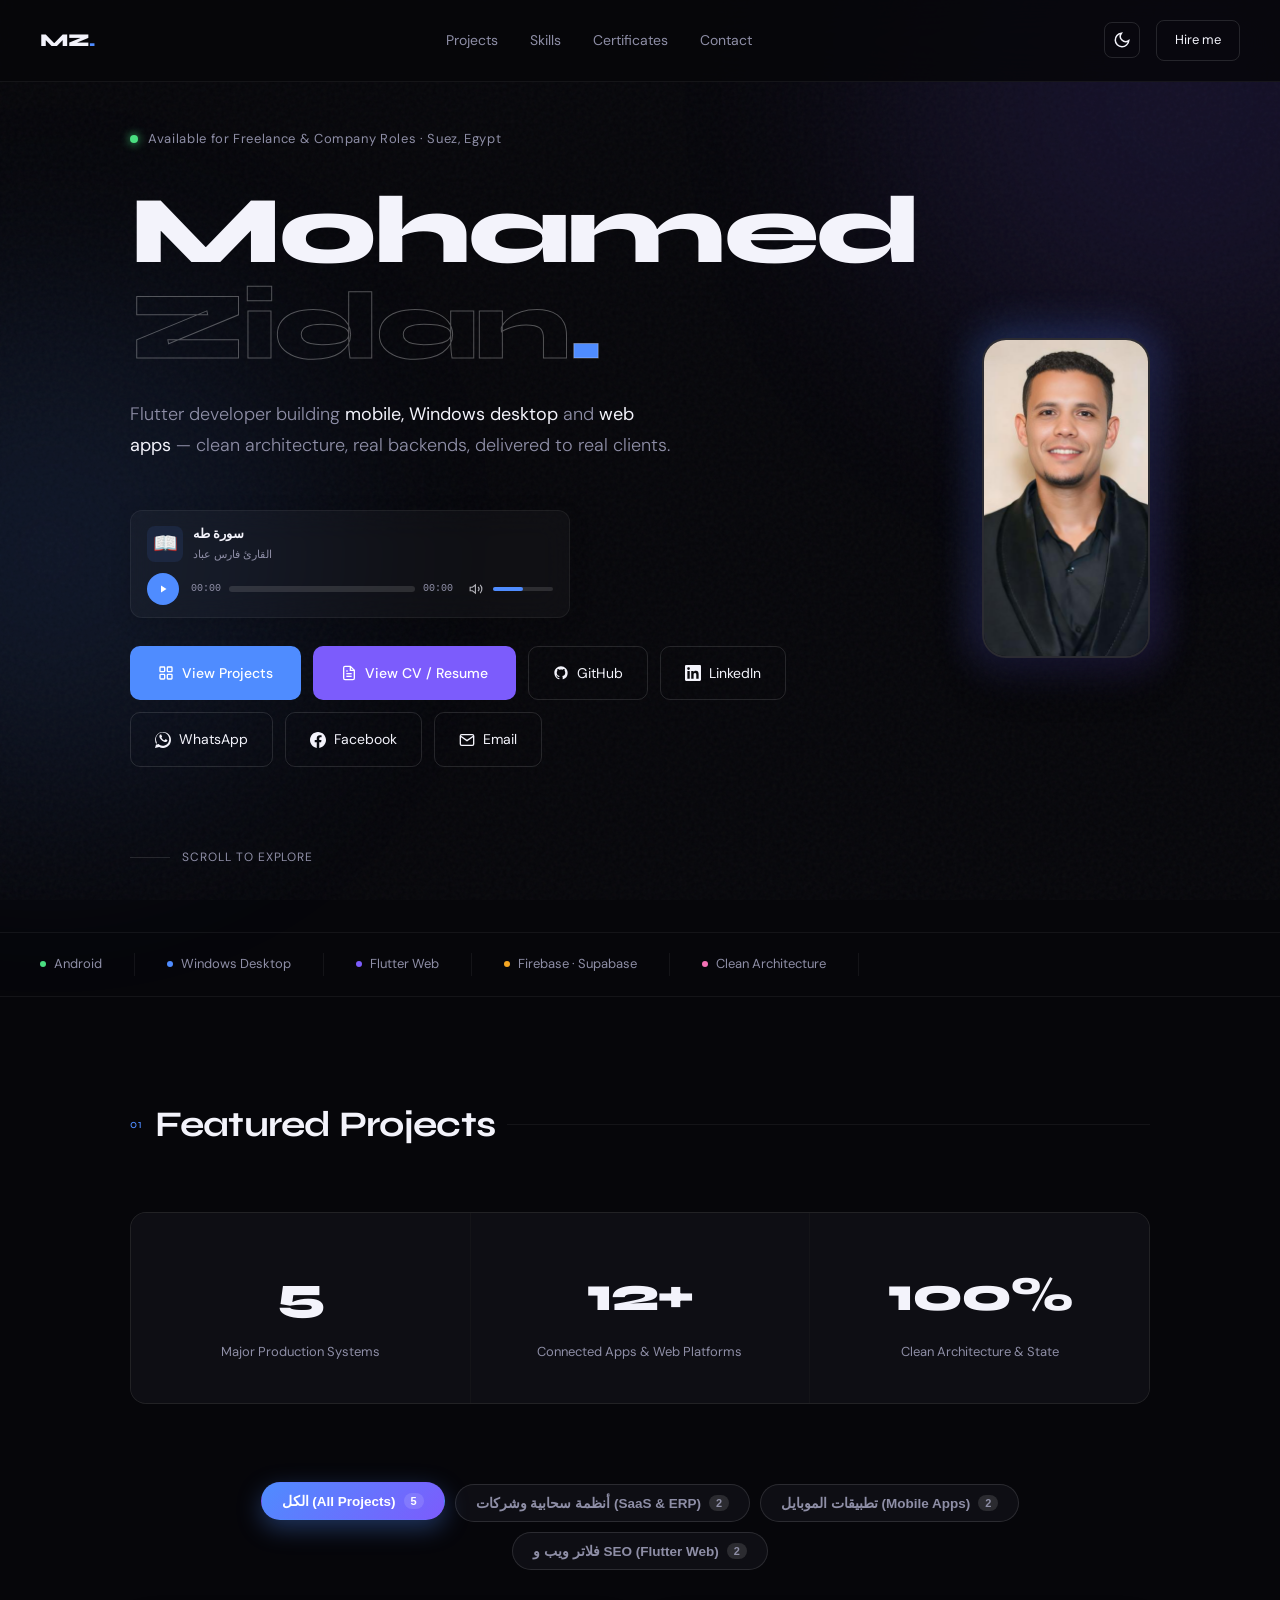
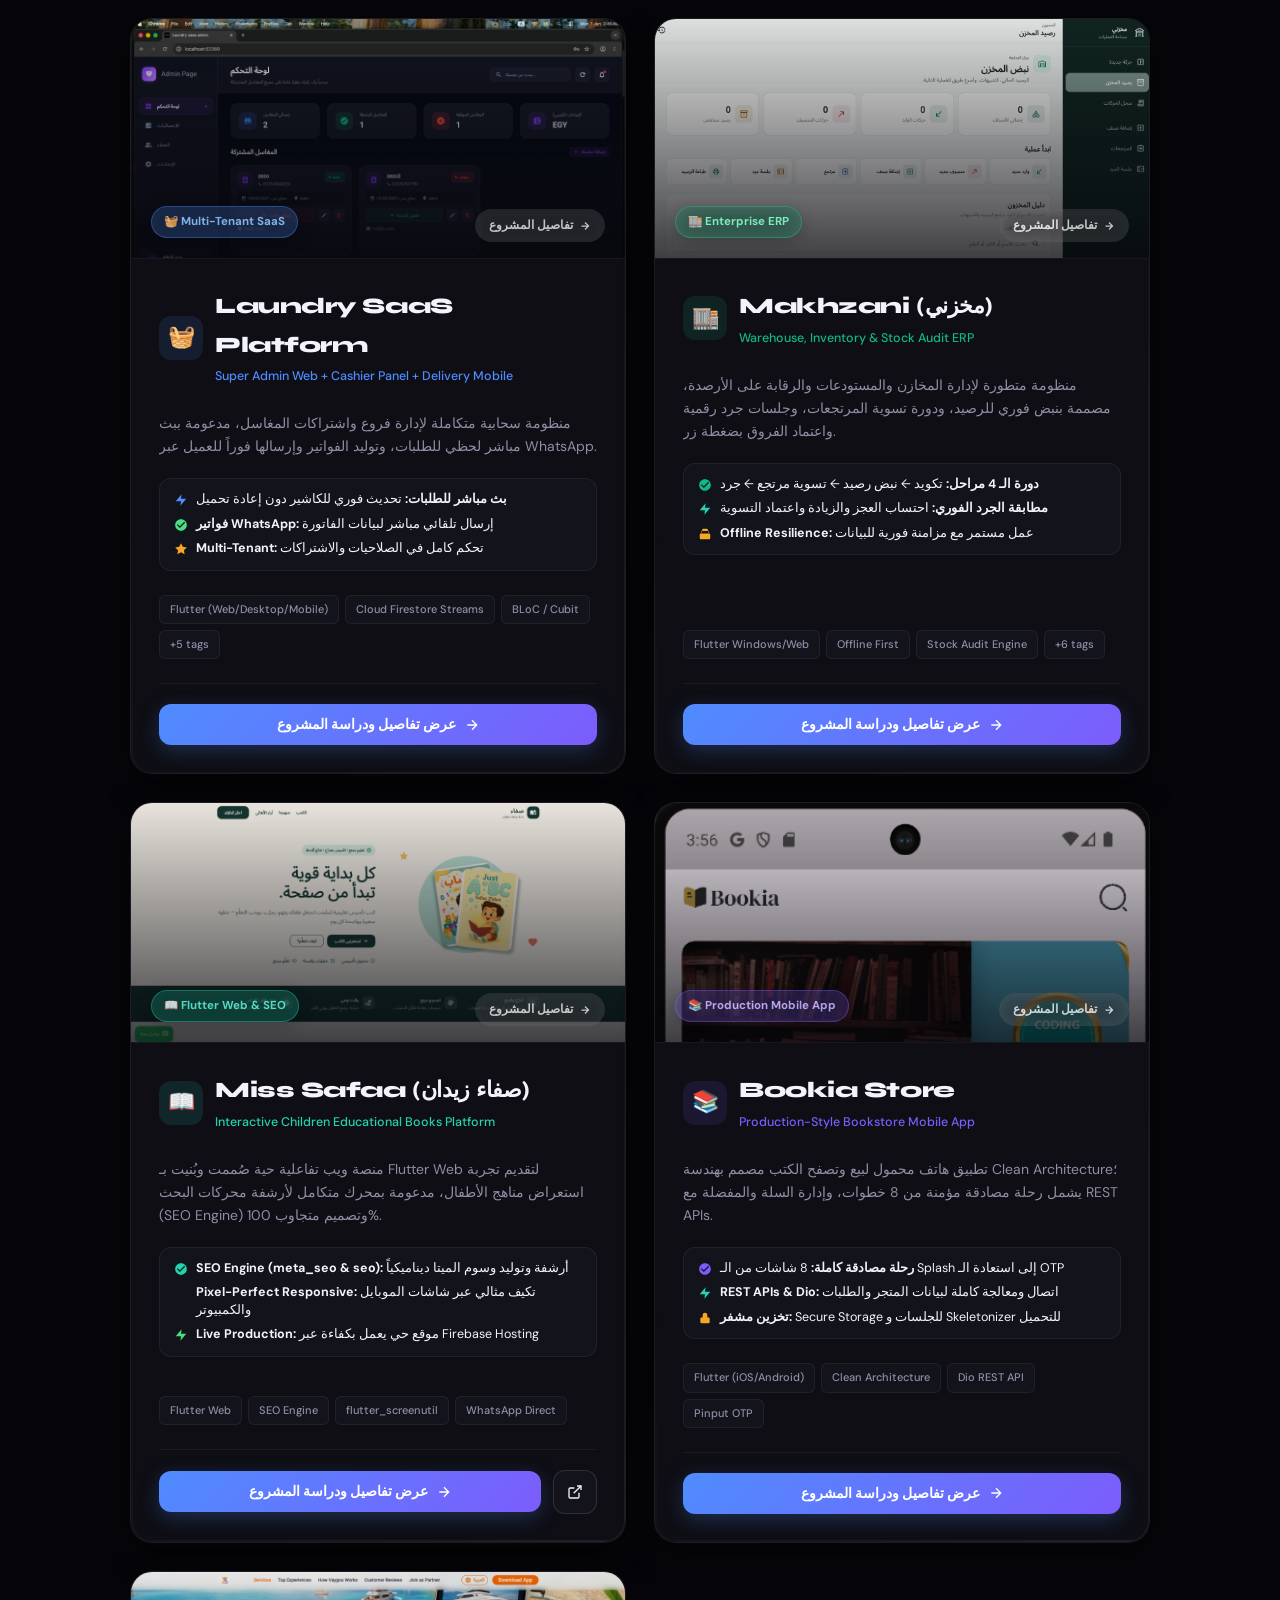
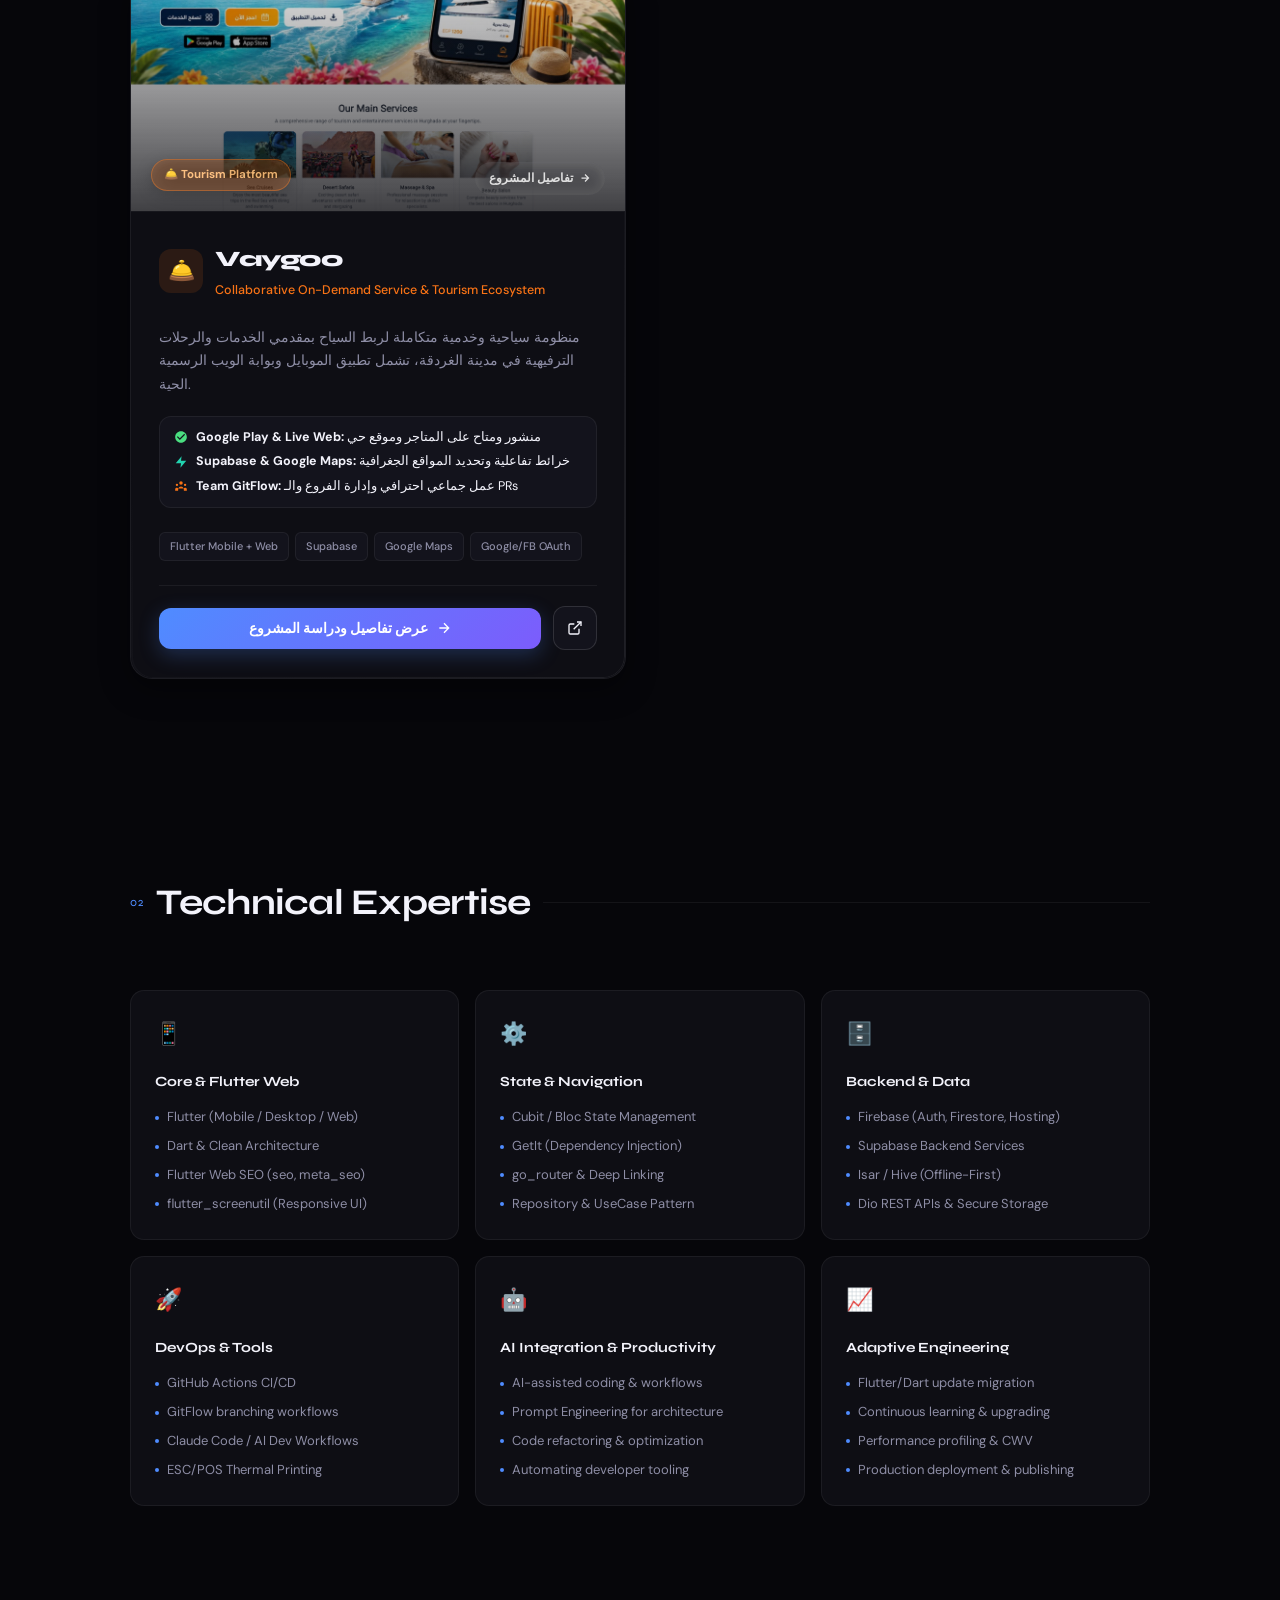
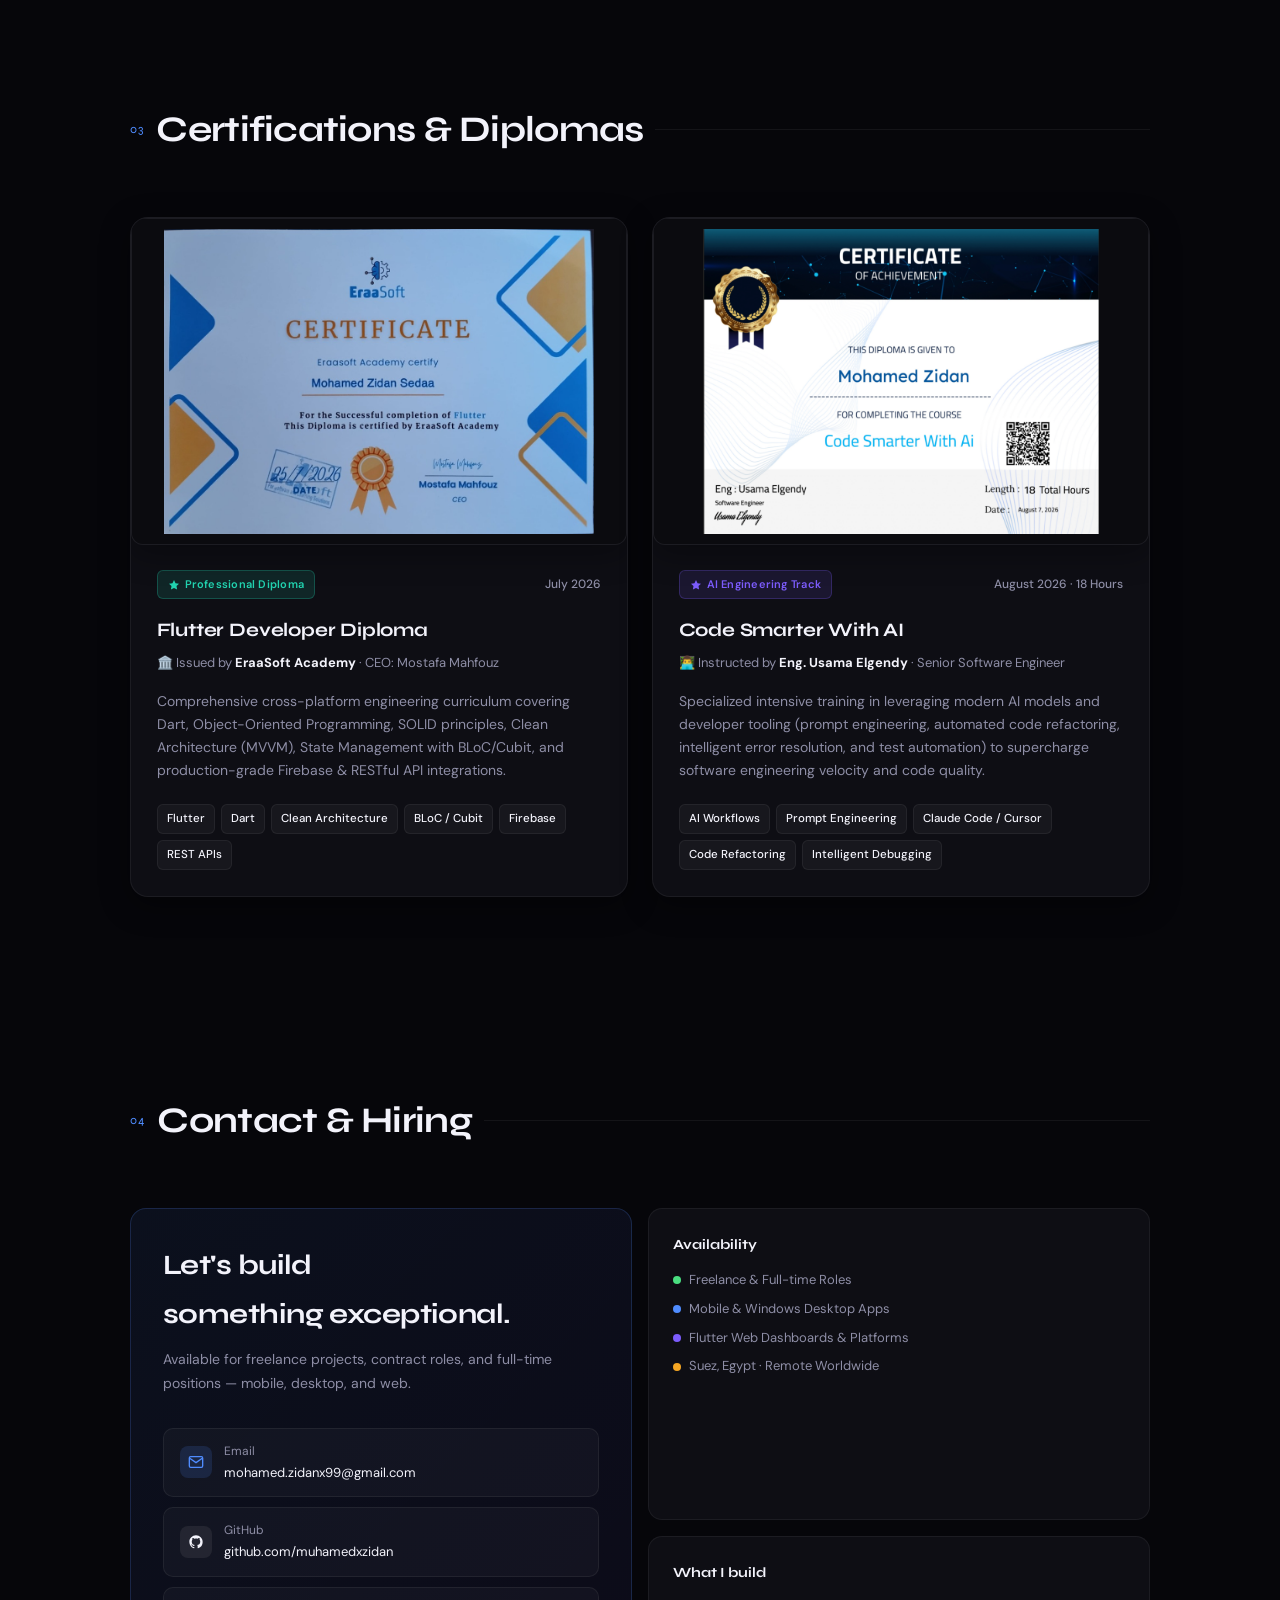
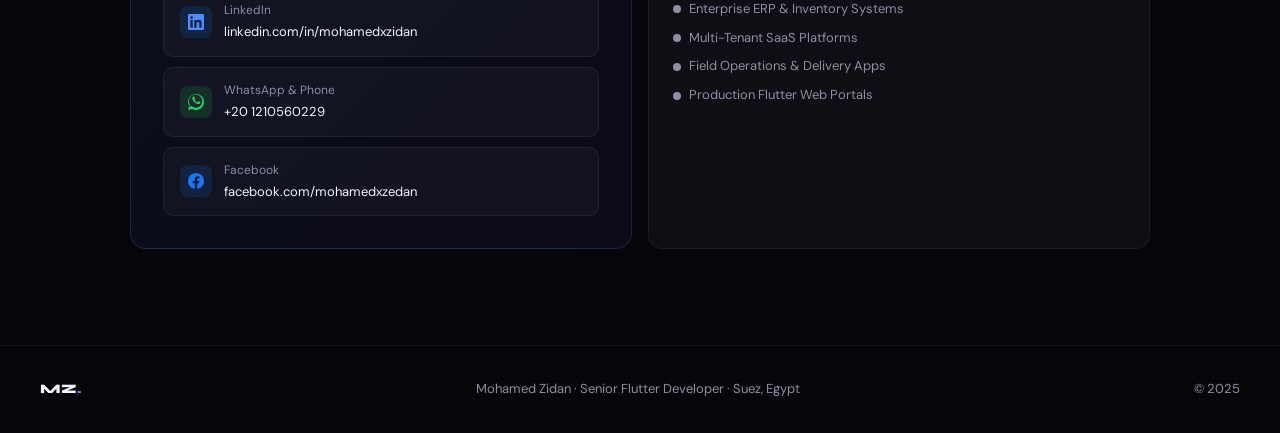
==== commit 97cec7eb: "feat: add interactive Certifications & Diplomas section with full-screen lightbox" ====
--- a/index.html
+++ b/index.html
@@ -25,6 +25,7 @@
   <ul class="nav-links">
     <li><a href="#projects">Projects</a></li>
     <li><a href="#skills">Skills</a></li>
+    <li><a href="#certifications">Certificates</a></li>
     <li><a href="#contact">Contact</a></li>
   </ul>
   <div style="display: flex; align-items: center; gap: 1rem;">
@@ -556,10 +557,111 @@
     </div>
   </section>
 
+  <!-- CERTIFICATIONS & DIPLOMAS SECTION -->
+  <section id="certifications">
+    <div class="section-label reveal">
+      <span class="section-num">03</span>
+      <h2 class="section-title">Certifications & Diplomas</h2>
+      <div class="section-line"></div>
+    </div>
+    <div class="certifications-grid">
+
+      <!-- Certificate 1: EraaSoft Flutter Diploma -->
+      <div class="cert-card reveal">
+        <div class="cert-card-media gallery-card" style="cursor: pointer;" title="Click to view full certificate">
+          <div class="cert-img-wrapper">
+            <img src="assets/image/eraasoft_flutter_certificate.jpg" alt="EraaSoft Flutter Diploma Certificate — Mohamed Zidan">
+            <div class="cert-overlay">
+              <span class="cert-zoom-btn">
+                <svg width="16" height="16" fill="none" stroke="currentColor" stroke-width="2" viewBox="0 0 24 24"><path d="M15 3h6v6M9 21H3v-6M21 3l-7 7M3 21l7-7"/></svg>
+                View Certificate
+              </span>
+            </div>
+          </div>
+          <span class="gallery-card-title" style="display:none;">Flutter Developer Diploma — EraaSoft Academy</span>
+          <span class="gallery-card-desc" style="display:none;">Certified by EraaSoft Academy for successful completion of comprehensive Flutter Track (Dart, OOP, SOLID, Clean Architecture MVVM, BLoC/Cubit, Firebase & REST APIs).</span>
+        </div>
+
+        <div class="cert-card-content">
+          <div class="cert-meta-top">
+            <span class="cert-badge" style="background: rgba(34, 211, 176, 0.12); color: var(--teal); border-color: rgba(34, 211, 176, 0.25);">
+              <svg width="12" height="12" fill="currentColor" viewBox="0 0 24 24"><path d="M12 2L15.09 8.26L22 9.27L17 14.14L18.18 21.02L12 17.77L5.82 21.02L7 14.14L2 9.27L8.91 8.26L12 2Z"/></svg>
+              Professional Diploma
+            </span>
+            <span class="cert-date">July 2026</span>
+          </div>
+
+          <h3 class="cert-title">Flutter Developer Diploma</h3>
+          <div class="cert-issuer">
+            <span>🏛️ Issued by <strong>EraaSoft Academy</strong> · CEO: Mostafa Mahfouz</span>
+          </div>
+
+          <p class="cert-desc">
+            Comprehensive cross-platform engineering curriculum covering Dart, Object-Oriented Programming, SOLID principles, Clean Architecture (MVVM), State Management with BLoC/Cubit, and production-grade Firebase & RESTful API integrations.
+          </p>
+
+          <div class="cert-skills-tags">
+            <span class="cert-tag">Flutter</span>
+            <span class="cert-tag">Dart</span>
+            <span class="cert-tag">Clean Architecture</span>
+            <span class="cert-tag">BLoC / Cubit</span>
+            <span class="cert-tag">Firebase</span>
+            <span class="cert-tag">REST APIs</span>
+          </div>
+        </div>
+      </div>
+
+      <!-- Certificate 2: Code Smarter With AI -->
+      <div class="cert-card reveal">
+        <div class="cert-card-media gallery-card" style="cursor: pointer;" title="Click to view full certificate">
+          <div class="cert-img-wrapper">
+            <img src="assets/image/code_smarter_with_ai_certificate.png" alt="Code Smarter With AI Certificate — Mohamed Zidan">
+            <div class="cert-overlay">
+              <span class="cert-zoom-btn">
+                <svg width="16" height="16" fill="none" stroke="currentColor" stroke-width="2" viewBox="0 0 24 24"><path d="M15 3h6v6M9 21H3v-6M21 3l-7 7M3 21l7-7"/></svg>
+                View Certificate
+              </span>
+            </div>
+          </div>
+          <span class="gallery-card-title" style="display:none;">Code Smarter With AI — Professional Certification</span>
+          <span class="gallery-card-desc" style="display:none;">Certified by Eng. Usama Elgendy (Software Engineer) for completing 18 Total Hours intensive AI-assisted software development and developer prompt engineering track.</span>
+        </div>
+
+        <div class="cert-card-content">
+          <div class="cert-meta-top">
+            <span class="cert-badge" style="background: rgba(124, 92, 252, 0.12); color: var(--accent2); border-color: rgba(124, 92, 252, 0.25);">
+              <svg width="12" height="12" fill="currentColor" viewBox="0 0 24 24"><path d="M12 2L15.09 8.26L22 9.27L17 14.14L18.18 21.02L12 17.77L5.82 21.02L7 14.14L2 9.27L8.91 8.26L12 2Z"/></svg>
+              AI Engineering Track
+            </span>
+            <span class="cert-date">August 2026 · 18 Hours</span>
+          </div>
+
+          <h3 class="cert-title">Code Smarter With AI</h3>
+          <div class="cert-issuer">
+            <span>👨‍💻 Instructed by <strong>Eng. Usama Elgendy</strong> · Senior Software Engineer</span>
+          </div>
+
+          <p class="cert-desc">
+            Specialized intensive training in leveraging modern AI models and developer tooling (prompt engineering, automated code refactoring, intelligent error resolution, and test automation) to supercharge software engineering velocity and code quality.
+          </p>
+
+          <div class="cert-skills-tags">
+            <span class="cert-tag">AI Workflows</span>
+            <span class="cert-tag">Prompt Engineering</span>
+            <span class="cert-tag">Claude Code / Cursor</span>
+            <span class="cert-tag">Code Refactoring</span>
+            <span class="cert-tag">Intelligent Debugging</span>
+          </div>
+        </div>
+      </div>
+
+    </div>
+  </section>
+
   <!-- CONTACT SECTION -->
   <section id="contact">
     <div class="section-label reveal">
-      <span class="section-num">03</span>
+      <span class="section-num">04</span>
       <h2 class="section-title">Contact & Hiring</h2>
       <div class="section-line"></div>
     </div>
--- a/css/style.css
+++ b/css/style.css
@@ -650,6 +650,187 @@
   border-radius: 50%;
   background: var(--accent);
   flex-shrink: 0;
+}
+
+/* CERTIFICATIONS & DIPLOMAS */
+.certifications-grid {
+  display: grid;
+  grid-template-columns: repeat(2, 1fr);
+  gap: 24px;
+}
+
+.cert-card {
+  background: var(--bg2);
+  border: 1px solid var(--border);
+  border-radius: 18px;
+  overflow: hidden;
+  display: flex;
+  flex-direction: column;
+  box-shadow: 0 8px 30px var(--card-shadow);
+  transition: transform 0.35s cubic-bezier(0.4, 0, 0.2, 1), border-color 0.3s ease, box-shadow 0.35s ease;
+}
+
+.cert-card:hover {
+  transform: translateY(-6px);
+  border-color: var(--border2);
+  box-shadow: 0 16px 40px rgba(0, 0, 0, 0.5);
+}
+
+:root.light-mode .cert-card:hover {
+  box-shadow: 0 16px 36px rgba(0, 0, 0, 0.08);
+}
+
+.cert-card-media {
+  position: relative;
+  background: var(--bg3);
+  overflow: hidden;
+  border-bottom: 1px solid var(--border);
+}
+
+.cert-img-wrapper {
+  position: relative;
+  aspect-ratio: 16 / 10.5;
+  width: 100%;
+  display: flex;
+  align-items: center;
+  justify-content: center;
+  overflow: hidden;
+  background: rgba(0, 0, 0, 0.25);
+}
+
+:root.light-mode .cert-img-wrapper {
+  background: rgba(0, 0, 0, 0.03);
+}
+
+.cert-img-wrapper img {
+  width: 100%;
+  height: 100%;
+  object-fit: contain;
+  padding: 10px;
+  transition: transform 0.5s cubic-bezier(0.4, 0, 0.2, 1);
+}
+
+.cert-card:hover .cert-img-wrapper img {
+  transform: scale(1.03);
+}
+
+.cert-overlay {
+  position: absolute;
+  inset: 0;
+  background: rgba(6, 6, 10, 0.65);
+  backdrop-filter: blur(4px);
+  display: flex;
+  align-items: center;
+  justify-content: center;
+  opacity: 0;
+  transition: opacity 0.3s ease;
+}
+
+.cert-card:hover .cert-overlay {
+  opacity: 1;
+}
+
+.cert-zoom-btn {
+  display: inline-flex;
+  align-items: center;
+  gap: 8px;
+  font-size: 13px;
+  font-weight: 600;
+  color: #fff;
+  background: var(--accent);
+  padding: 8px 16px;
+  border-radius: 8px;
+  box-shadow: 0 4px 15px rgba(79, 140, 255, 0.4);
+  transform: translateY(8px);
+  transition: transform 0.3s ease;
+}
+
+.cert-card:hover .cert-zoom-btn {
+  transform: translateY(0);
+}
+
+.cert-card-content {
+  padding: 1.6rem;
+  display: flex;
+  flex-direction: column;
+  flex-grow: 1;
+}
+
+.cert-meta-top {
+  display: flex;
+  justify-content: space-between;
+  align-items: center;
+  margin-bottom: 0.85rem;
+  gap: 8px;
+}
+
+.cert-badge {
+  font-size: 11px;
+  font-weight: 600;
+  padding: 4px 10px;
+  border-radius: 6px;
+  display: inline-flex;
+  align-items: center;
+  gap: 5px;
+  border: 1px solid;
+  letter-spacing: 0.02em;
+}
+
+.cert-date {
+  font-size: 12px;
+  color: var(--muted);
+  font-weight: 500;
+}
+
+.cert-title {
+  font-family: 'Syne', sans-serif;
+  font-size: 19px;
+  font-weight: 700;
+  color: var(--text);
+  margin-bottom: 0.35rem;
+  letter-spacing: -0.01em;
+}
+
+.cert-issuer {
+  display: flex;
+  align-items: center;
+  gap: 6px;
+  font-size: 13px;
+  color: var(--muted);
+  margin-bottom: 0.95rem;
+}
+
+.cert-issuer strong {
+  color: var(--text);
+}
+
+.cert-desc {
+  font-size: 14px;
+  color: var(--muted);
+  line-height: 1.65;
+  margin-bottom: 1.35rem;
+  flex-grow: 1;
+}
+
+.cert-skills-tags {
+  display: flex;
+  flex-wrap: wrap;
+  gap: 6px;
+  margin-top: auto;
+}
+
+.cert-tag {
+  font-size: 11.5px;
+  padding: 4px 9px;
+  border-radius: 6px;
+  background: rgba(255, 255, 255, 0.04);
+  border: 1px solid var(--border);
+  color: var(--text);
+  font-weight: 500;
+}
+
+:root.light-mode .cert-tag {
+  background: rgba(0, 0, 0, 0.03);
 }
 
 /* CONTACT */
@@ -820,6 +1001,7 @@
   .projects-grid { grid-template-columns: 1fr; }
   .project-card.featured { grid-column: span 1; grid-template-columns: 1fr; }
   .skills-grid { grid-template-columns: repeat(2, 1fr); }
+  .certifications-grid { grid-template-columns: 1fr; }
   .contact-wrapper { grid-template-columns: 1fr; }
   .platforms-bar { padding: 1rem 1.25rem; }
   footer { flex-direction: column; gap: 8px; text-align: center; }
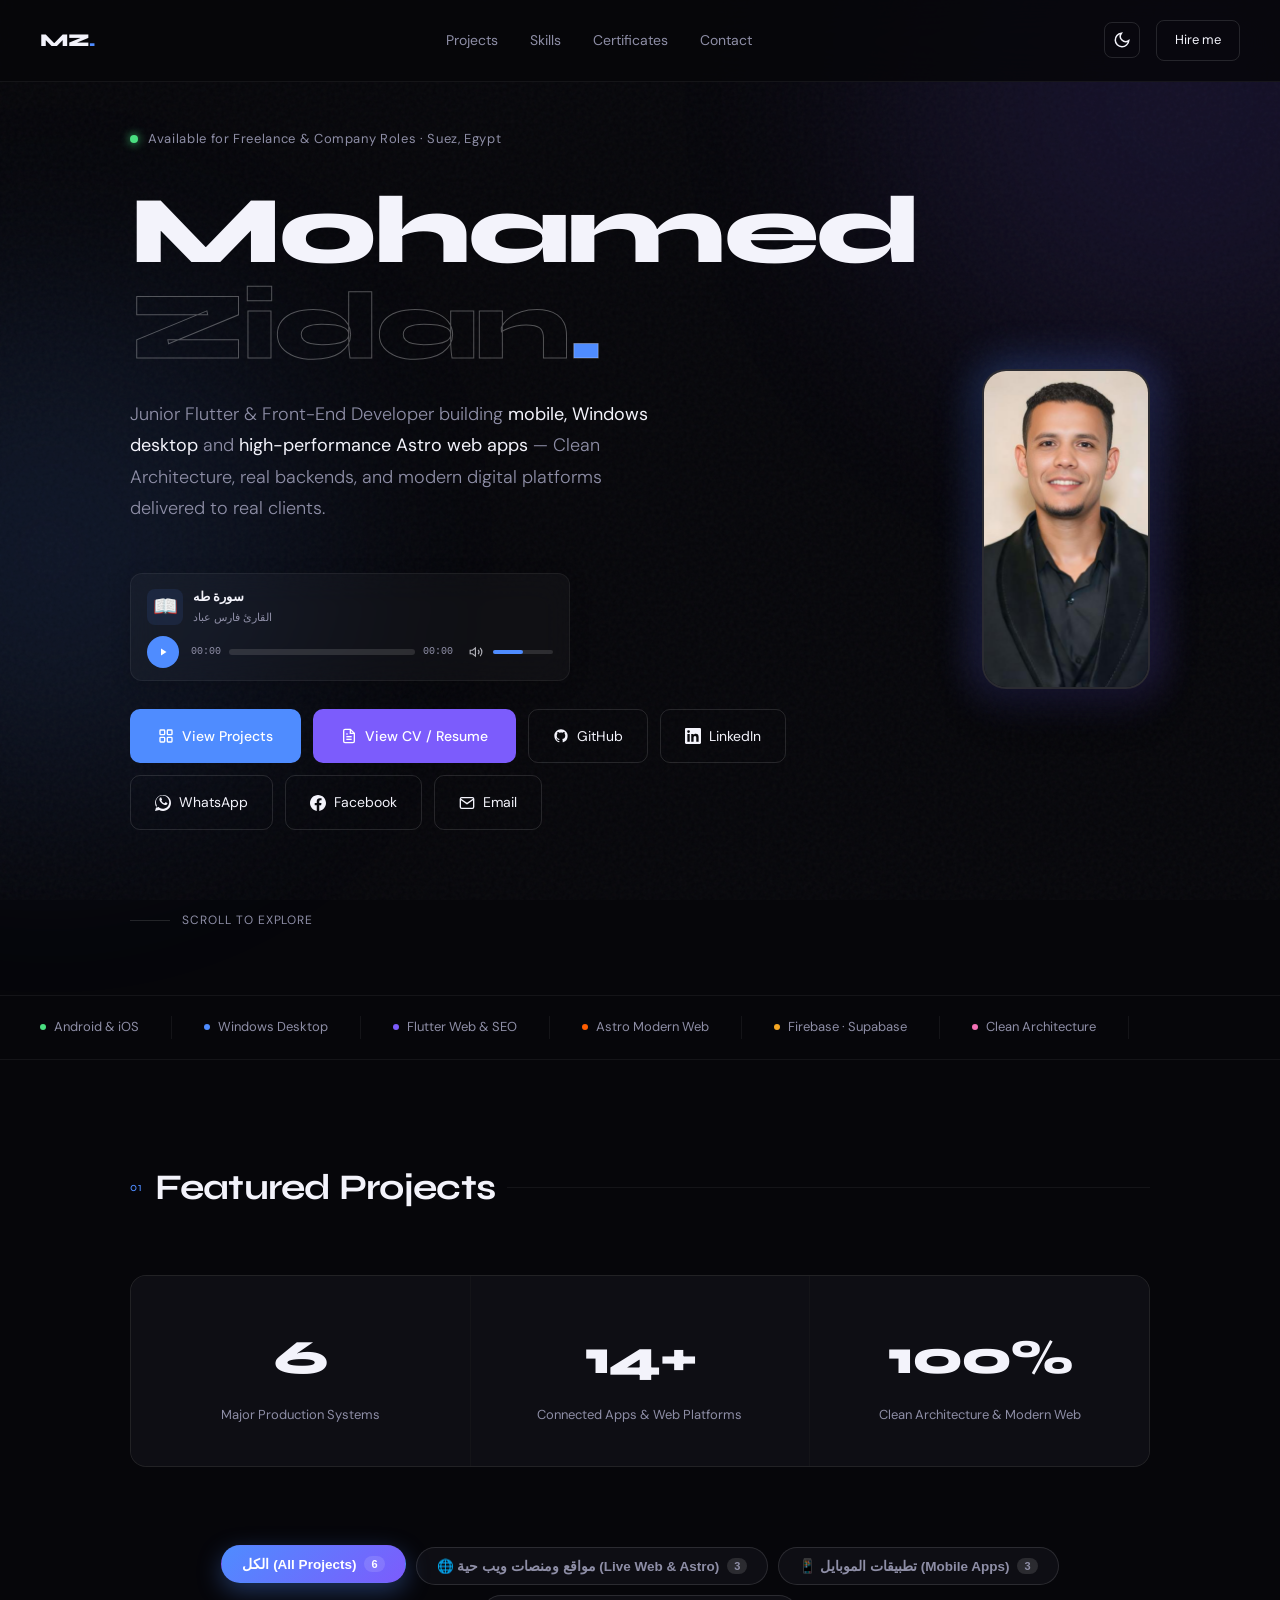
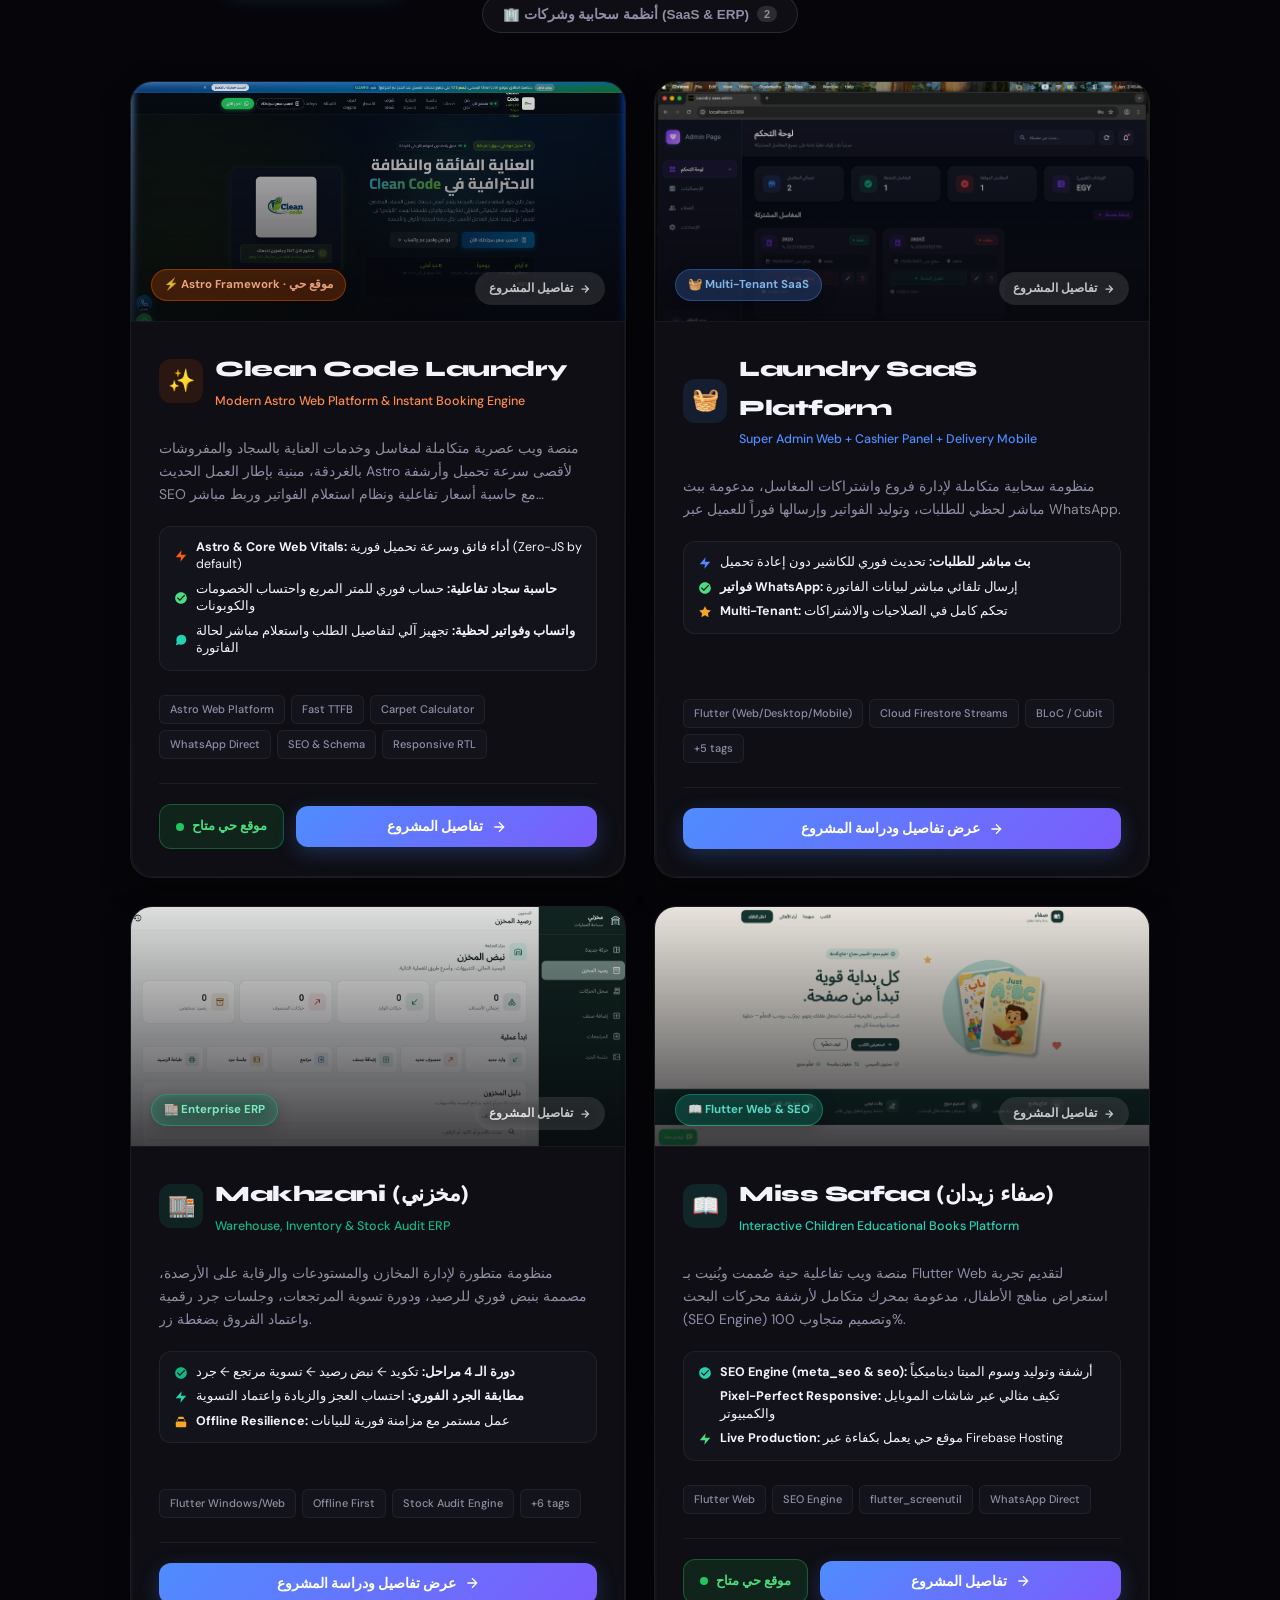
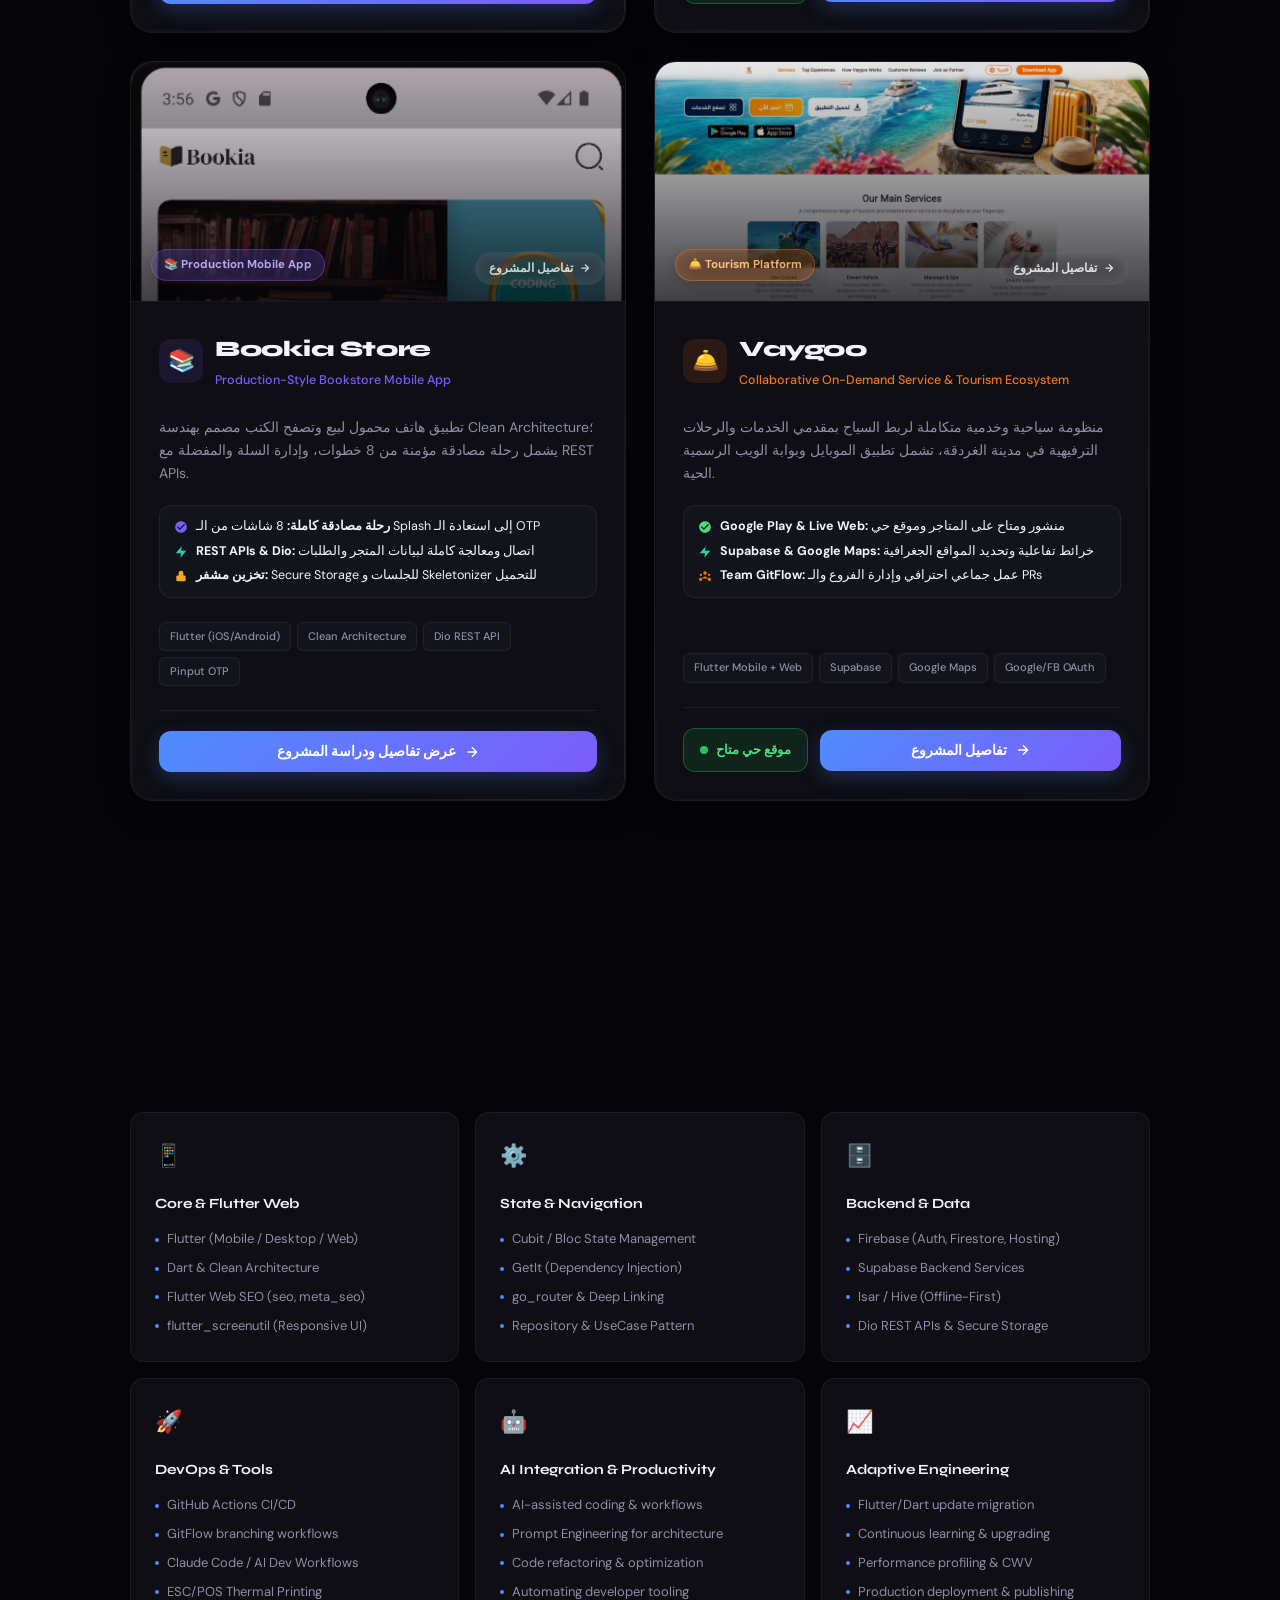
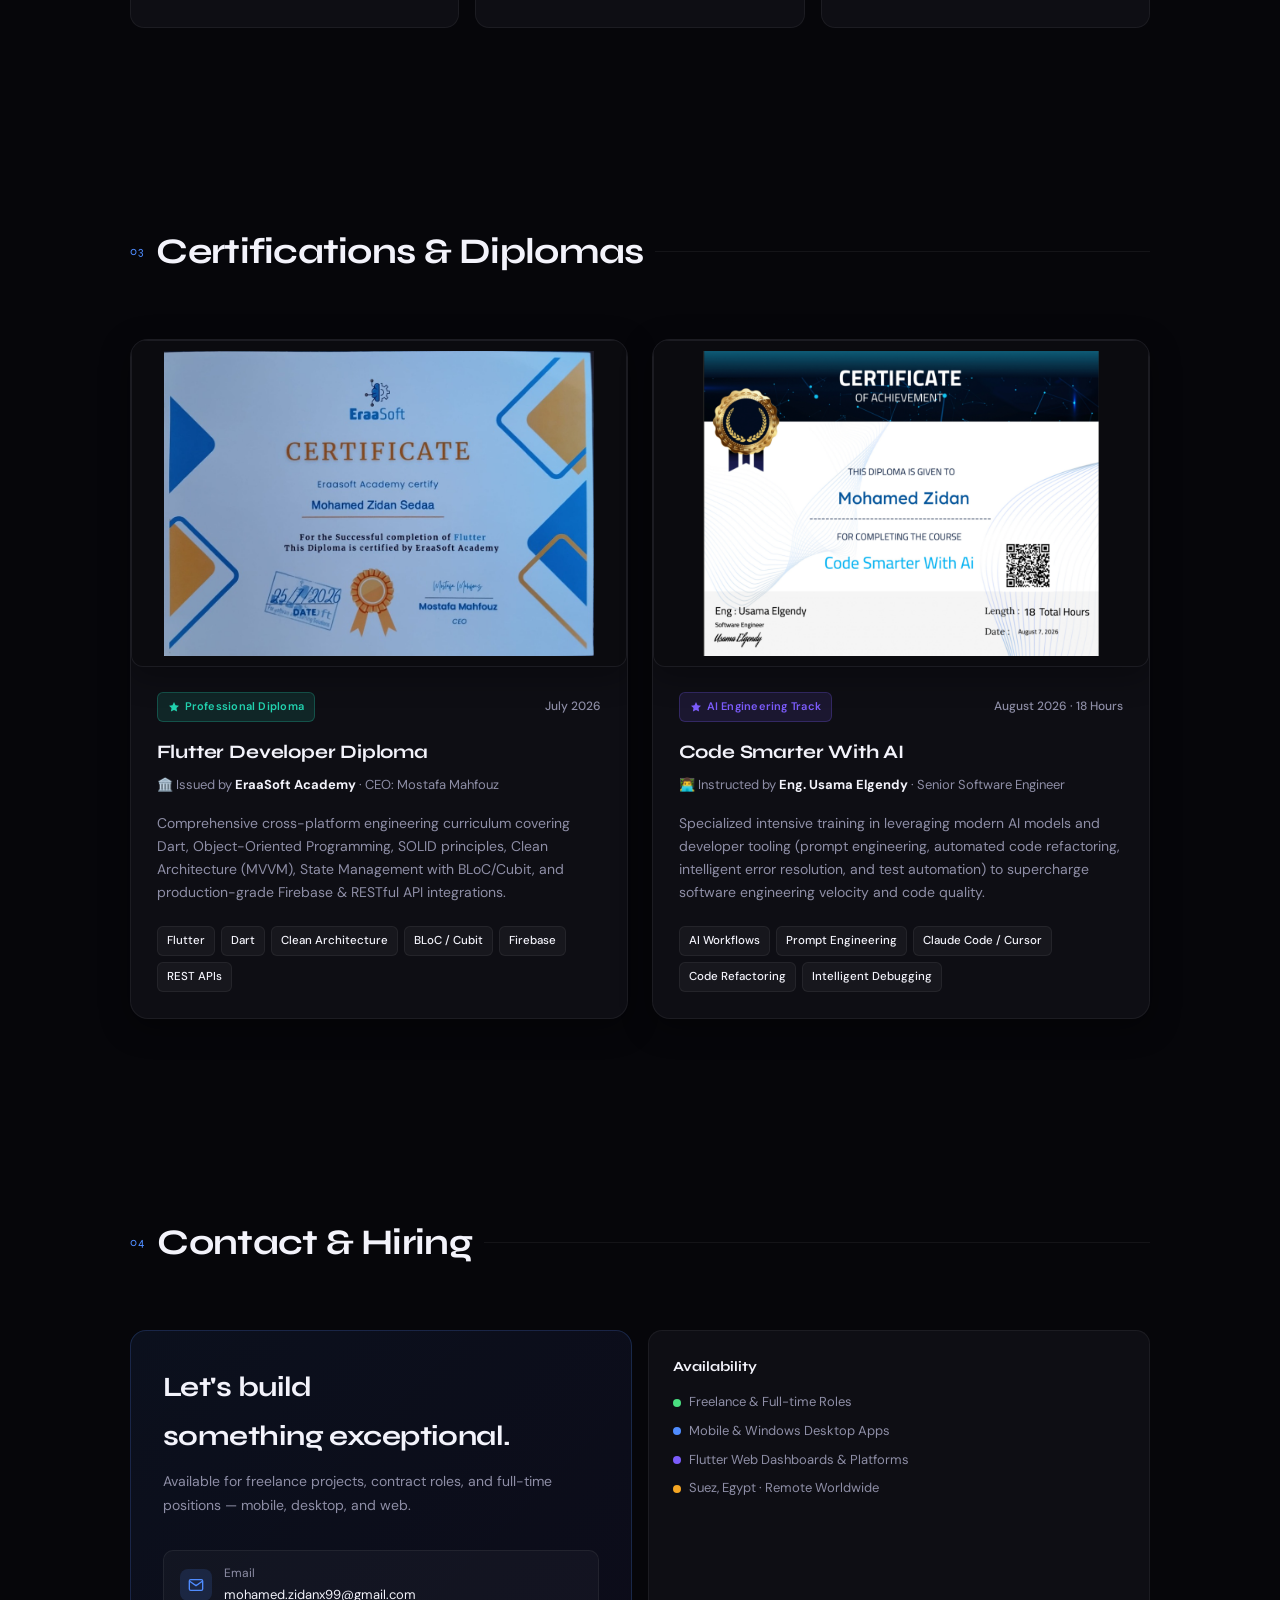
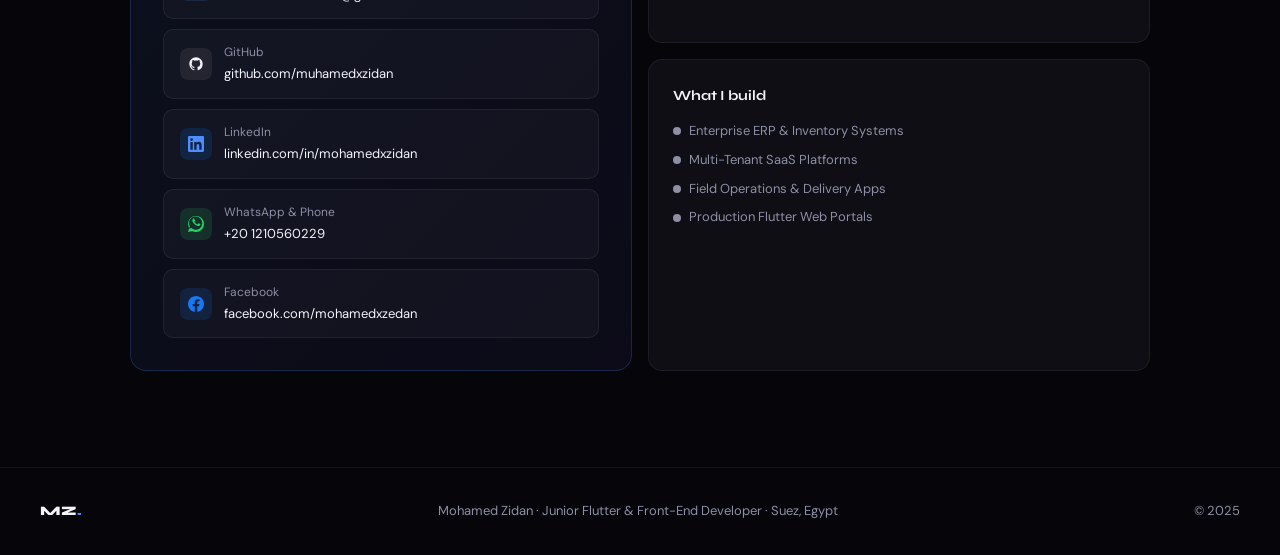
==== commit ee1928f7: "feat(portfolio): update bio to junior, enhance ui/ux, and add cleancode laundry astro project" ====
--- a/index.html
+++ b/index.html
@@ -3,8 +3,8 @@
 <head>
 <meta charset="UTF-8">
 <meta name="viewport" content="width=device-width, initial-scale=1.0">
-<title>Mohamed Zidan — Senior Flutter Developer Portfolio</title>
-<meta name="description" content="Mohamed Zidan — Senior Flutter Developer specializing in Mobile, Windows Desktop & Flutter Web platforms. Clean Architecture, Real-time streams, Enterprise ERPs & SaaS platforms.">
+<title>Mohamed Zidan — Junior Flutter & Front-End Developer Portfolio</title>
+<meta name="description" content="Mohamed Zidan — Junior Flutter & Front-End Developer specializing in Mobile, Web & Desktop platforms. Clean Architecture, Real-time streams, Astro Web Platforms & SaaS solutions.">
 <link rel="preconnect" href="https://fonts.googleapis.com">
 <link rel="preconnect" href="https://fonts.gstatic.com" crossorigin>
 <link href="https://fonts.googleapis.com/css2?family=Syne:wght@400;500;600;700;800&family=DM+Sans:ital,opsz,wght@0,9..40,300;0,9..40,400;0,9..40,500;1,9..40,300&family=Fira+Code:wght@400;500;600&display=swap" rel="stylesheet">
@@ -52,7 +52,7 @@
         <span class="line2">Zidan<span class="accent">.</span></span>
       </h1>
       <p class="hero-sub">
-        Flutter developer building <strong>mobile, Windows desktop</strong> and <strong>web apps</strong> — clean architecture, real backends, delivered to real clients.
+        Junior Flutter & Front-End Developer building <strong>mobile, Windows desktop</strong> and <strong>high-performance Astro web apps</strong> — Clean Architecture, real backends, and modern digital platforms delivered to real clients.
       </p>
 
       <!-- QURAN AUDIO PLAYER CARD -->
@@ -102,7 +102,7 @@
           <svg width="16" height="16" fill="none" stroke="currentColor" stroke-width="2" viewBox="0 0 24 24"><rect x="3" y="3" width="7" height="7" rx="1"/><rect x="14" y="3" width="7" height="7" rx="1"/><rect x="3" y="14" width="7" height="7" rx="1"/><rect x="14" y="14" width="7" height="7" rx="1"/></svg>
           View Projects
         </a>
-        <a href="https://drive.google.com/file/d/1XL1zwQPgddfaKeU1J8H8uov7xC0UuigC/view?usp=sharing" target="_blank" class="btn-primary" style="background: var(--accent2);">
+        <a href="https://drive.google.com/file/d/1QAxq8i9nnTZUMCEdi6TuOWgvmniz7u9P/view?usp=sharing" target="_blank" class="btn-primary" style="background: var(--accent2);">
           <svg width="16" height="16" fill="none" stroke="currentColor" stroke-width="2" viewBox="0 0 24 24"><path d="M14 2H6a2 2 0 0 0-2 2v16a2 2 0 0 0 2 2h12a2 2 0 0 0 2-2V8z"/><polyline points="14 2 14 8 20 8"/><line x1="16" y1="13" x2="8" y2="13"/><line x1="16" y1="17" x2="8" y2="17"/><polyline points="10 9 9 9 8 9"/></svg>
           View CV / Resume
         </a>
@@ -144,7 +144,7 @@
   <div class="platforms-bar">
     <div class="platform-item">
       <div class="platform-dot" style="background:var(--green)"></div>
-      Android
+      Android & iOS
     </div>
     <div class="platform-item">
       <div class="platform-dot" style="background:var(--accent)"></div>
@@ -152,7 +152,11 @@
     </div>
     <div class="platform-item">
       <div class="platform-dot" style="background:var(--accent2)"></div>
-      Flutter Web
+      Flutter Web & SEO
+    </div>
+    <div class="platform-item">
+      <div class="platform-dot" style="background:#ff5d01"></div>
+      Astro Modern Web
     </div>
     <div class="platform-item">
       <div class="platform-dot" style="background:var(--amber)"></div>
@@ -174,16 +178,16 @@
 
     <div class="stats-row reveal">
       <div class="stat-cell">
-        <div class="stat-num">5</div>
+        <div class="stat-num">6</div>
         <div class="stat-label">Major Production Systems</div>
       </div>
       <div class="stat-cell">
-        <div class="stat-num">12+</div>
+        <div class="stat-num">14+</div>
         <div class="stat-label">Connected Apps & Web Platforms</div>
       </div>
       <div class="stat-cell">
         <div class="stat-num">100%</div>
-        <div class="stat-label">Clean Architecture & State</div>
+        <div class="stat-label">Clean Architecture & Modern Web</div>
       </div>
     </div>
 
@@ -191,18 +195,18 @@
     <div class="project-filter-bar reveal">
       <button class="filter-chip active" data-filter="all">
         الكل (All Projects)
-        <span class="filter-badge">5</span>
+        <span class="filter-badge">6</span>
+      </button>
+      <button class="filter-chip" data-filter="web">
+        🌐 مواقع ومنصات ويب حية (Live Web & Astro)
+        <span class="filter-badge">3</span>
+      </button>
+      <button class="filter-chip" data-filter="mobile">
+        📱 تطبيقات الموبايل (Mobile Apps)
+        <span class="filter-badge">3</span>
       </button>
       <button class="filter-chip" data-filter="saas">
-        أنظمة سحابية وشركات (SaaS & ERP)
-        <span class="filter-badge">2</span>
-      </button>
-      <button class="filter-chip" data-filter="mobile">
-        تطبيقات الموبايل (Mobile Apps)
-        <span class="filter-badge">2</span>
-      </button>
-      <button class="filter-chip" data-filter="web">
-        فلاتر ويب و SEO (Flutter Web)
+        🏢 أنظمة سحابية وشركات (SaaS & ERP)
         <span class="filter-badge">2</span>
       </button>
     </div>
@@ -210,8 +214,66 @@
     <!-- Modern Projects Showcase Grid -->
     <div class="modern-showcase-grid reveal">
 
-      <!-- SHOWCASE CARD 1: Laundry SaaS -->
-      <div class="showcase-card theme-blue" data-category="saas">
+      <!-- SHOWCASE CARD 1: Clean Code Laundry (Astro) -->
+      <div class="showcase-card theme-astro" data-category="web">
+        <div class="showcase-preview-frame" data-open-project="cleancode-laundry" title="Click to view Clean Code Laundry case study">
+          <img src="assets/image/cleancode_laundry_home.png" alt="Clean Code Laundry Platform Preview" class="showcase-preview-img">
+          <div class="showcase-preview-overlay">
+            <span class="showcase-preview-badge badge-astro">⚡ Astro Framework · موقع حي</span>
+            <span class="showcase-quick-explore-hint">
+              تفاصيل المشروع
+              <svg width="12" height="12" fill="none" stroke="currentColor" stroke-width="2.5" viewBox="0 0 24 24"><path d="M5 12h14M12 5l7 7-7 7"/></svg>
+            </span>
+          </div>
+        </div>
+        <div class="showcase-body">
+          <div class="showcase-header">
+            <div class="showcase-icon" style="background: rgba(255, 93, 1, 0.12);">✨</div>
+            <div class="showcase-title-area">
+              <h3 class="showcase-title">Clean Code Laundry</h3>
+              <div class="showcase-subtitle" style="color: #ff8a4c;">Modern Astro Web Platform & Instant Booking Engine</div>
+            </div>
+          </div>
+          <p class="showcase-desc">
+            منصة ويب عصرية متكاملة لمغاسل وخدمات العناية بالسجاد والمفروشات بالغردقة، مبنية بإطار العمل الحديث Astro لأقصى سرعة تحميل وأرشفة SEO مع حاسبة أسعار تفاعلية ونظام استعلام الفواتير وربط مباشر بالواتساب.
+          </p>
+          <div class="showcase-highlights">
+            <div class="showcase-highlight-item">
+              <svg width="14" height="14" fill="#ff5d01" viewBox="0 0 24 24"><path d="M13 2L3 14h9l-1 8 10-12h-9l1-8z"/></svg>
+              <span><strong>Astro & Core Web Vitals:</strong> أداء فائق وسرعة تحميل فورية (Zero-JS by default)</span>
+            </div>
+            <div class="showcase-highlight-item">
+              <svg width="14" height="14" fill="var(--green)" viewBox="0 0 24 24"><path d="M12 2C6.48 2 2 6.48 2 12s4.48 10 10 10 10-4.48 10-10S17.52 2 12 2zm-2 15l-5-5 1.41-1.41L10 14.17l7.59-7.59L19 8l-9 9z"/></svg>
+              <span><strong>حاسبة سجاد تفاعلية:</strong> حساب فوري للمتر المربع واحتساب الخصومات والكوبونات</span>
+            </div>
+            <div class="showcase-highlight-item">
+              <svg width="14" height="14" fill="var(--teal)" viewBox="0 0 24 24"><path d="M21 11.5a8.38 8.38 0 0 1-.9 3.8 8.5 8.5 0 0 1-7.6 4.7 8.38 8.38 0 0 1-3.8-.9L3 21l1.9-5.7a8.38 8.38 0 0 1-.9-3.8 8.5 8.5 0 0 1 4.7-7.6 8.38 8.38 0 0 1 3.8-.9h.5a8.48 8.48 0 0 1 8 8v.5z"/></svg>
+              <span><strong>واتساب وفواتير لحظية:</strong> تجهيز آلي لتفاصيل الطلب واستعلام مباشر لحالة الفاتورة</span>
+            </div>
+          </div>
+          <div class="showcase-tags">
+            <span class="showcase-tag">Astro Web Platform</span>
+            <span class="showcase-tag">Fast TTFB</span>
+            <span class="showcase-tag">Carpet Calculator</span>
+            <span class="showcase-tag">WhatsApp Direct</span>
+            <span class="showcase-tag">SEO & Schema</span>
+            <span class="showcase-tag">Responsive RTL</span>
+          </div>
+          <div class="showcase-footer">
+            <a href="https://cleancode-laundry.com/" target="_blank" class="btn-card-live" title="زيارة الموقع الحي (cleancode-laundry.com)">
+              <span class="live-pulse-dot"></span>
+              موقع حي متاح
+            </a>
+            <button class="btn-explore-case-study" data-open-project="cleancode-laundry">
+              تفاصيل المشروع
+              <svg width="16" height="16" fill="none" stroke="currentColor" stroke-width="2" viewBox="0 0 24 24"><path d="M5 12h14M12 5l7 7-7 7"/></svg>
+            </button>
+          </div>
+        </div>
+      </div>
+
+      <!-- SHOWCASE CARD 2: Laundry SaaS -->
+      <div class="showcase-card theme-blue" data-category="saas mobile">
         <div class="showcase-preview-frame" data-open-project="laundry-saas" title="Click to view Laundry SaaS case study">
           <img src="assets/image/super_admin_dashboard.png" alt="Laundry SaaS Platform Preview" class="showcase-preview-img">
           <div class="showcase-preview-overlay">
@@ -358,13 +420,14 @@
             <span class="showcase-tag">WhatsApp Direct</span>
           </div>
           <div class="showcase-footer">
+            <a href="https://miss-safaa.web.app/" target="_blank" class="btn-card-live" title="زيارة الموقع الحي (miss-safaa.web.app)">
+              <span class="live-pulse-dot"></span>
+              موقع حي متاح
+            </a>
             <button class="btn-explore-case-study" data-open-project="miss-safaa">
-              عرض تفاصيل ودراسة المشروع
+              تفاصيل المشروع
               <svg width="16" height="16" fill="none" stroke="currentColor" stroke-width="2" viewBox="0 0 24 24"><path d="M5 12h14M12 5l7 7-7 7"/></svg>
             </button>
-            <a href="https://miss-safaa.web.app/" target="_blank" class="btn-card-external" title="Open Live Website (miss-safaa.web.app)">
-              <svg width="16" height="16" fill="none" stroke="currentColor" stroke-width="2" viewBox="0 0 24 24"><path d="M18 13v6a2 2 0 0 1-2 2H5a2 2 0 0 1-2-2V8a2 2 0 0 1 2-2h6"/><polyline points="15 3 21 3 21 9"/><line x1="10" y1="14" x2="21" y2="3"/></svg>
-            </a>
           </div>
         </div>
       </div>
@@ -465,13 +528,14 @@
             <span class="showcase-tag">Google/FB OAuth</span>
           </div>
           <div class="showcase-footer">
+            <a href="https://www.vaygoo.com" target="_blank" class="btn-card-live" title="زيارة المنصة الحية (www.vaygoo.com)">
+              <span class="live-pulse-dot"></span>
+              موقع حي متاح
+            </a>
             <button class="btn-explore-case-study" data-open-project="vaygoo">
-              عرض تفاصيل ودراسة المشروع
+              تفاصيل المشروع
               <svg width="16" height="16" fill="none" stroke="currentColor" stroke-width="2" viewBox="0 0 24 24"><path d="M5 12h14M12 5l7 7-7 7"/></svg>
             </button>
-            <a href="https://www.vaygoo.com" target="_blank" class="btn-card-external" title="Open Live Website (www.vaygoo.com)">
-              <svg width="16" height="16" fill="none" stroke="currentColor" stroke-width="2" viewBox="0 0 24 24"><path d="M18 13v6a2 2 0 0 1-2 2H5a2 2 0 0 1-2-2V8a2 2 0 0 1 2-2h6"/><polyline points="15 3 21 3 21 9"/><line x1="10" y1="14" x2="21" y2="3"/></svg>
-            </a>
           </div>
         </div>
       </div>
@@ -751,7 +815,7 @@
 
 <footer>
   <a href="#" class="footer-logo">MZ<span>.</span></a>
-  <span>Mohamed Zidan · Senior Flutter Developer · Suez, Egypt</span>
+  <span>Mohamed Zidan · Junior Flutter & Front-End Developer · Suez, Egypt</span>
   <span>© 2025</span>
 </footer>
 
@@ -764,9 +828,9 @@
     <!-- Sticky Modal Header -->
     <div class="case-study-navbar">
       <div class="case-study-nav-info">
-        <span id="modal-project-icon" class="case-study-nav-icon">🧺</span>
-        <span id="modal-project-title" class="case-study-nav-title">Laundry SaaS Platform</span>
-        <span id="modal-project-counter" class="case-study-nav-counter">1 / 5</span>
+        <span id="modal-project-icon" class="case-study-nav-icon">✨</span>
+        <span id="modal-project-title" class="case-study-nav-title">Clean Code Laundry</span>
+        <span id="modal-project-counter" class="case-study-nav-counter">1 / 6</span>
       </div>
       <div class="case-study-nav-actions">
         <button id="modal-prev-btn" class="modal-nav-btn" title="Previous Project (←)">
@@ -783,13 +847,129 @@
       </div>
     </div>
 
-    <!-- Scrollable Body with 5 Preserved Case Studies -->
+    <!-- Scrollable Body with 6 Preserved Case Studies -->
     <div class="case-study-scroll-body">
 
       <!-- ==========================================
-           ARTICLE 1: LAUNDRY SAAS PLATFORM
+           ARTICLE 1: CLEAN CODE LAUNDRY (ASTRO)
            ========================================== -->
-      <article id="case-study-laundry-saas" class="case-study-article active">
+      <article id="case-study-cleancode-laundry" class="case-study-article active">
+        
+        <div class="case-study-hero-banner">
+          <div class="case-study-badge badge-astro">
+            <svg width="12" height="12" fill="currentColor" viewBox="0 0 24 24"><path d="M12 2l3.09 6.26L22 9.27l-5 4.87 1.18 6.88L12 17.77l-6.18 3.25L7 14.14 2 9.27l6.91-1.01L12 2z"/></svg>
+            Featured Live Astro Web Platform
+          </div>
+          <h2 class="case-study-main-title">Clean Code Laundry Platform</h2>
+          <div class="case-study-main-type" style="color: #ff8a4c;">Modern Astro Web Architecture & Instant Booking Engine</div>
+          <div class="case-study-platform-pill pill-multi">
+            Astro Framework · Interactive Calculator · WhatsApp Direct Flow
+          </div>
+          <div style="margin: 1.25rem 0;">
+            <a href="https://cleancode-laundry.com/" target="_blank" class="btn-card-live" style="font-size: 14px; padding: 12px 22px;">
+              <span class="live-pulse-dot"></span>
+              زيارة الموقع الحي المباشر (cleancode-laundry.com) ↗
+            </a>
+          </div>
+          <p class="project-desc" style="font-size: 16px; line-height: 1.8; color: var(--text);">
+            منصة ويب عصرية وحية لمركز كلين كود للعناية بالسجاد والمفروشات بمدينة الغردقة، صُممت وبُنيت بأحدث معايير الويب باستخدام إطار العمل <strong>Astro</strong> لتحقيق أعلى معايير السرعة الفائقة والأداء القياسي (Zero-JS Architecture)، مع توفير تجربة مستخدم سلسة تفاعلية تشمل حاسبة تسعير لحظية بالمتر المربع، ونظام استعلام الفواتير، وتحويل تفاصيل الحجز مباشرة إلى رسائل WhatsApp مجهزة تلقائياً.
+          </p>
+        </div>
+
+        <!-- 3 Pillars -->
+        <div style="display: grid; grid-template-columns: repeat(auto-fit, minmax(280px, 1fr)); gap: 1.5rem; margin: 2rem 0;">
+          <div style="background: var(--bg3); padding: 1.5rem; border-radius: 14px; border: 1px solid var(--border);">
+            <h4 style="color: #ff8a4c; font-family: 'Syne', sans-serif; margin-bottom: 0.5rem; display: flex; align-items: center; gap: 8px;">⚡ Astro Islands Architecture</h4>
+            <p style="font-size: 14px; color: var(--muted);">توليد المحتوى الثابت كـ HTML فائق السرعة، مع عزل الجافاسكريبت داخل جزر تفاعلية مستقلة (Interactive Islands) للمكونات التفاعلية فقط، مما يحقق زمن تحميل قياسي وأعلى تقييم في Core Web Vitals.</p>
+          </div>
+          <div style="background: var(--bg3); padding: 1.5rem; border-radius: 14px; border: 1px solid var(--border);">
+            <h4 style="color: var(--green); font-family: 'Syne', sans-serif; margin-bottom: 0.5rem; display: flex; align-items: center; gap: 8px;">🧮 Interactive Carpet Calculator</h4>
+            <p style="font-size: 14px; color: var(--muted);">محرك حساب تفاعلي ذكي يتيح للعميل إدخال المقاسات (الطول × العرض) واختيار فئة الخدمة (سجاد عادي، شاج، بطاطين، تعقيم مراتب) مع احتساب الخصومات الترويجية بدقة وشفافية كاملة.</p>
+          </div>
+          <div style="background: var(--bg3); padding: 1.5rem; border-radius: 14px; border: 1px solid var(--border);">
+            <h4 style="color: var(--teal); font-family: 'Syne', sans-serif; margin-bottom: 0.5rem; display: flex; align-items: center; gap: 8px;">📲 WhatsApp Lead Flow & Bill Tracking</h4>
+            <p style="font-size: 14px; color: var(--muted);">ربط تلقائي يجمع بيانات العميل وحساب التكلفة وينقلها فورياً إلى محادثة واتساب موجهة لفريق الاستلام والتوصيل، بالإضافة إلى واجهة رقمية للاستعلام عن حالة الفاتورة برقم الإيصال.</p>
+          </div>
+        </div>
+
+        <div class="project-tags" style="margin-bottom: 2.5rem;">
+          <span class="tag" style="background: rgba(255,93,1,0.1); color: #ff8a4c;">Astro Framework</span>
+          <span class="tag" style="background: rgba(79,140,255,0.1); color: var(--accent);">JavaScript / TypeScript</span>
+          <span class="tag" style="background: rgba(34,211,176,0.1); color: var(--teal);">Islands Architecture</span>
+          <span class="tag" style="background: rgba(74,222,128,0.1); color: var(--green);">Core Web Vitals 100%</span>
+          <span class="tag" style="background: rgba(245,166,35,0.1); color: var(--amber);">Interactive Pricing Engine</span>
+          <span class="tag" style="background: rgba(244,114,182,0.1); color: var(--pink);">WhatsApp Automation</span>
+          <span class="tag">LocalBusiness Schema.org</span>
+          <span class="tag">Responsive RTL</span>
+        </div>
+
+        <!-- Screenshots Showcase Area -->
+        <div style="width: 100%; margin-bottom: 3rem;">
+          <h4 style="font-family: 'Syne', sans-serif; color: var(--text); font-size: 16px; margin-bottom: 1rem; text-transform: uppercase; letter-spacing: 0.05em;">📸 Platform Mockups & Live Previews</h4>
+          
+          <div class="gallery-tabs">
+            <button class="gallery-tab active" data-tab="cleancode-home">✨ الرئيسية والتعريف (Home & Hero)</button>
+            <button class="gallery-tab" data-tab="cleancode-services">🧮 الخدمات وحاسبة الأسعار (Services & Pricing)</button>
+          </div>
+
+          <!-- Tab 1 Grid -->
+          <div id="cleancode-home" class="gallery-container active">
+            <div class="gallery-card">
+              <div style="background: #1c1c24; padding: 8px 16px; display: flex; gap: 6px; align-items: center; border-bottom: 1px solid var(--border);">
+                <span style="width: 10px; height: 10px; background: #ff5f56; border-radius: 50%;"></span>
+                <span style="width: 10px; height: 10px; background: #ffbd2e; border-radius: 50%;"></span>
+                <span style="width: 10px; height: 10px; background: #27c93f; border-radius: 50%;"></span>
+                <span style="margin-left: 10px; font-size: 11px; color: var(--muted); font-family: monospace;">cleancode-laundry.com / Home</span>
+              </div>
+              <div class="gallery-card-img-container">
+                <img src="assets/image/cleancode_laundry_home.png" alt="Clean Code Laundry Home Hero">
+              </div>
+              <div style="padding: 1rem; border-top: 1px solid var(--border); background: var(--bg3); flex-grow: 1;">
+                <div class="gallery-card-title" style="font-size: 14px; font-weight: 600; color: var(--text);">الواجهة الرئيسية وعرض الهوية (Hero & Value Proposition)</div>
+                <div class="gallery-card-desc" style="font-size: 12px; color: var(--muted); margin-top: 4px;">واجهة عصرية سريعة التحميل تعرف برؤية المركز، نظام العمل المتكامل، ومواعيد الاستقبال والتوصيل المنزلي.</div>
+              </div>
+            </div>
+          </div>
+
+          <!-- Tab 2 Grid -->
+          <div id="cleancode-services" class="gallery-container">
+            <div class="gallery-card">
+              <div style="background: #1c1c24; padding: 8px 16px; display: flex; gap: 6px; align-items: center; border-bottom: 1px solid var(--border);">
+                <span style="width: 10px; height: 10px; background: #ff5f56; border-radius: 50%;"></span>
+                <span style="width: 10px; height: 10px; background: #ffbd2e; border-radius: 50%;"></span>
+                <span style="width: 10px; height: 10px; background: #27c93f; border-radius: 50%;"></span>
+                <span style="margin-left: 10px; font-size: 11px; color: var(--muted); font-family: monospace;">cleancode-laundry.com / Services</span>
+              </div>
+              <div class="gallery-card-img-container">
+                <img src="assets/image/cleancode_laundry_services.png" alt="Clean Code Laundry Services and Calculator">
+              </div>
+              <div style="padding: 1rem; border-top: 1px solid var(--border); background: var(--bg3); flex-grow: 1;">
+                <div class="gallery-card-title" style="font-size: 14px; font-weight: 600; color: var(--text);">دليل الخدمات وحاسبة السجاد التفاعلية (Services & Dynamic Calculator)</div>
+                <div class="gallery-card-desc" style="font-size: 12px; color: var(--muted); margin-top: 4px;">استعراض باقات الغسيل والتعقيم الكيميائي مع محرك التسعير الفوري الشفاف قبل إرسال الطلب.</div>
+              </div>
+            </div>
+          </div>
+
+        </div>
+
+        <!-- Next Project Banner -->
+        <div class="case-study-next-project-banner">
+          <div>
+            <div class="next-project-eyebrow">Next Case Study</div>
+            <div class="next-project-name">Laundry SaaS Platform</div>
+          </div>
+          <button class="btn-next-project" data-next-project="laundry-saas">
+            استكشف المشروع التالي
+            <svg width="18" height="18" fill="none" stroke="currentColor" stroke-width="2" viewBox="0 0 24 24"><path d="M5 12h14M12 5l7 7-7 7"/></svg>
+          </button>
+        </div>
+
+      </article>
+
+      <!-- ==========================================
+           ARTICLE 2: LAUNDRY SAAS PLATFORM
+           ========================================== -->
+      <article id="case-study-laundry-saas" class="case-study-article">
         
         <div class="case-study-hero-banner">
           <div class="case-study-badge badge-blue">
@@ -1846,9 +2026,9 @@
         <div class="case-study-next-project-banner">
           <div>
             <div class="next-project-eyebrow">Next Case Study</div>
-            <div class="next-project-name">Laundry SaaS Platform</div>
-          </div>
-          <button class="btn-next-project" data-next-project="laundry-saas">
+            <div class="next-project-name">Clean Code Laundry Platform</div>
+          </div>
+          <button class="btn-next-project" data-next-project="cleancode-laundry">
             استكشف المشروع التالي
             <svg width="18" height="18" fill="none" stroke="currentColor" stroke-width="2" viewBox="0 0 24 24"><path d="M5 12h14M12 5l7 7-7 7"/></svg>
           </button>
--- a/css/style.css
+++ b/css/style.css
@@ -1572,6 +1572,11 @@
   box-shadow: 0 22px 50px rgba(249, 115, 22, 0.18);
 }
 
+.showcase-card.theme-astro:hover {
+  border-color: rgba(255, 93, 1, 0.55);
+  box-shadow: 0 22px 50px rgba(255, 93, 1, 0.2);
+}
+
 /* Showcase Teaser Mockup Window */
 .showcase-preview-frame {
   position: relative;
@@ -1632,6 +1637,7 @@
 .badge-teal { background: rgba(34, 211, 176, 0.25); color: #5eead4; border: 1px solid rgba(34, 211, 176, 0.4); }
 .badge-purple { background: rgba(124, 92, 252, 0.25); color: #c4b5fd; border: 1px solid rgba(124, 92, 252, 0.4); }
 .badge-orange { background: rgba(249, 115, 22, 0.25); color: #fdba74; border: 1px solid rgba(249, 115, 22, 0.4); }
+.badge-astro { background: rgba(255, 93, 1, 0.25); color: #ffb088; border: 1px solid rgba(255, 93, 1, 0.45); }
 
 .showcase-quick-explore-hint {
   display: inline-flex;
@@ -1813,6 +1819,55 @@
   transform: translateY(-2px);
 }
 
+.btn-card-live {
+  display: inline-flex;
+  align-items: center;
+  gap: 8px;
+  font-family: 'Syne', sans-serif;
+  font-size: 13px;
+  font-weight: 700;
+  padding: 10px 16px;
+  border-radius: 12px;
+  background: rgba(34, 197, 94, 0.12);
+  border: 1px solid rgba(34, 197, 94, 0.35);
+  color: #4ade80;
+  text-decoration: none;
+  transition: all 0.25s ease;
+  white-space: nowrap;
+}
+
+.btn-card-live:hover {
+  background: rgba(34, 197, 94, 0.22);
+  border-color: #4ade80;
+  color: #86efac;
+  transform: translateY(-2px);
+  box-shadow: 0 6px 20px rgba(34, 197, 94, 0.25);
+}
+
+.live-pulse-dot {
+  width: 8px;
+  height: 8px;
+  border-radius: 50%;
+  background: #22c55e;
+  box-shadow: 0 0 0 0 rgba(34, 197, 94, 0.7);
+  animation: livePulse 2s infinite;
+}
+
+@keyframes livePulse {
+  0% {
+    transform: scale(0.95);
+    box-shadow: 0 0 0 0 rgba(34, 197, 94, 0.7);
+  }
+  70% {
+    transform: scale(1);
+    box-shadow: 0 0 0 6px rgba(34, 197, 94, 0);
+  }
+  100% {
+    transform: scale(0.95);
+    box-shadow: 0 0 0 0 rgba(34, 197, 94, 0);
+  }
+}
+
 /* ==========================================================================
    DEDICATED CASE STUDY MODAL EXPERIENCE
    ========================================================================== */
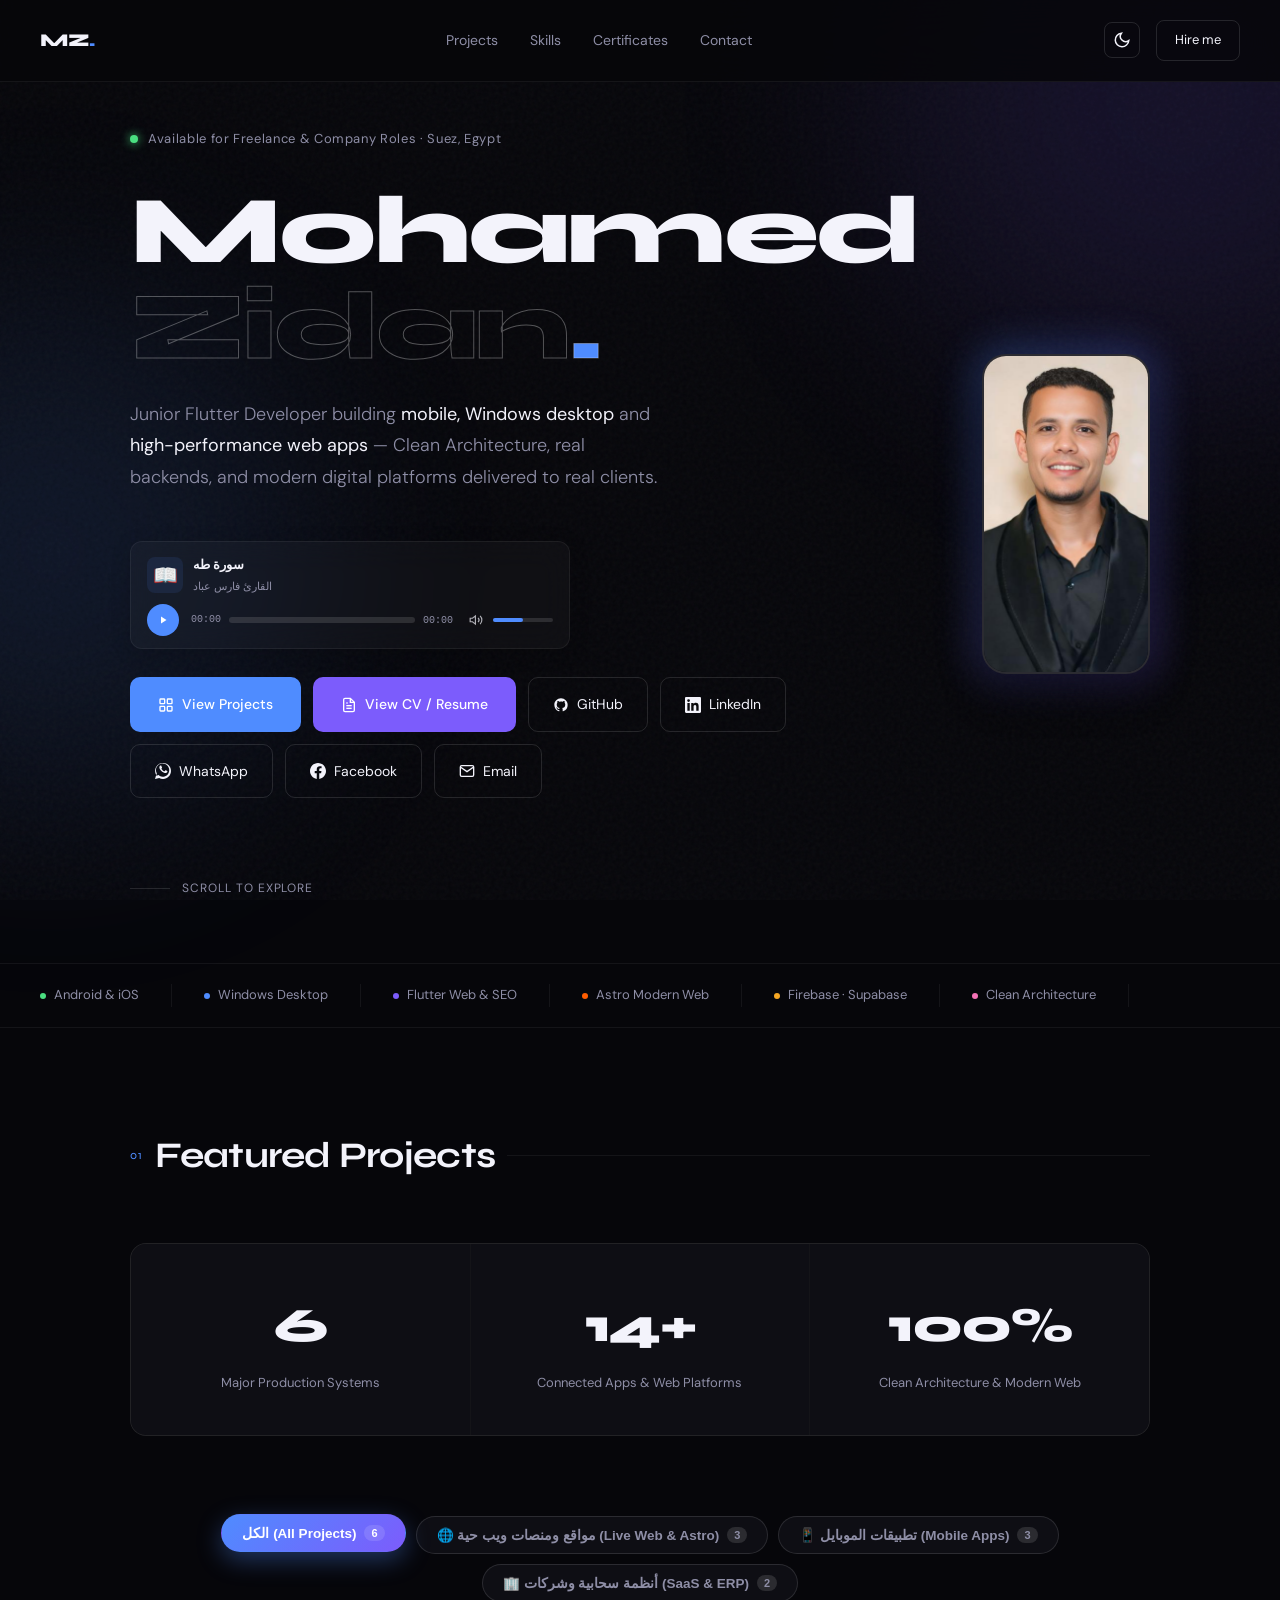
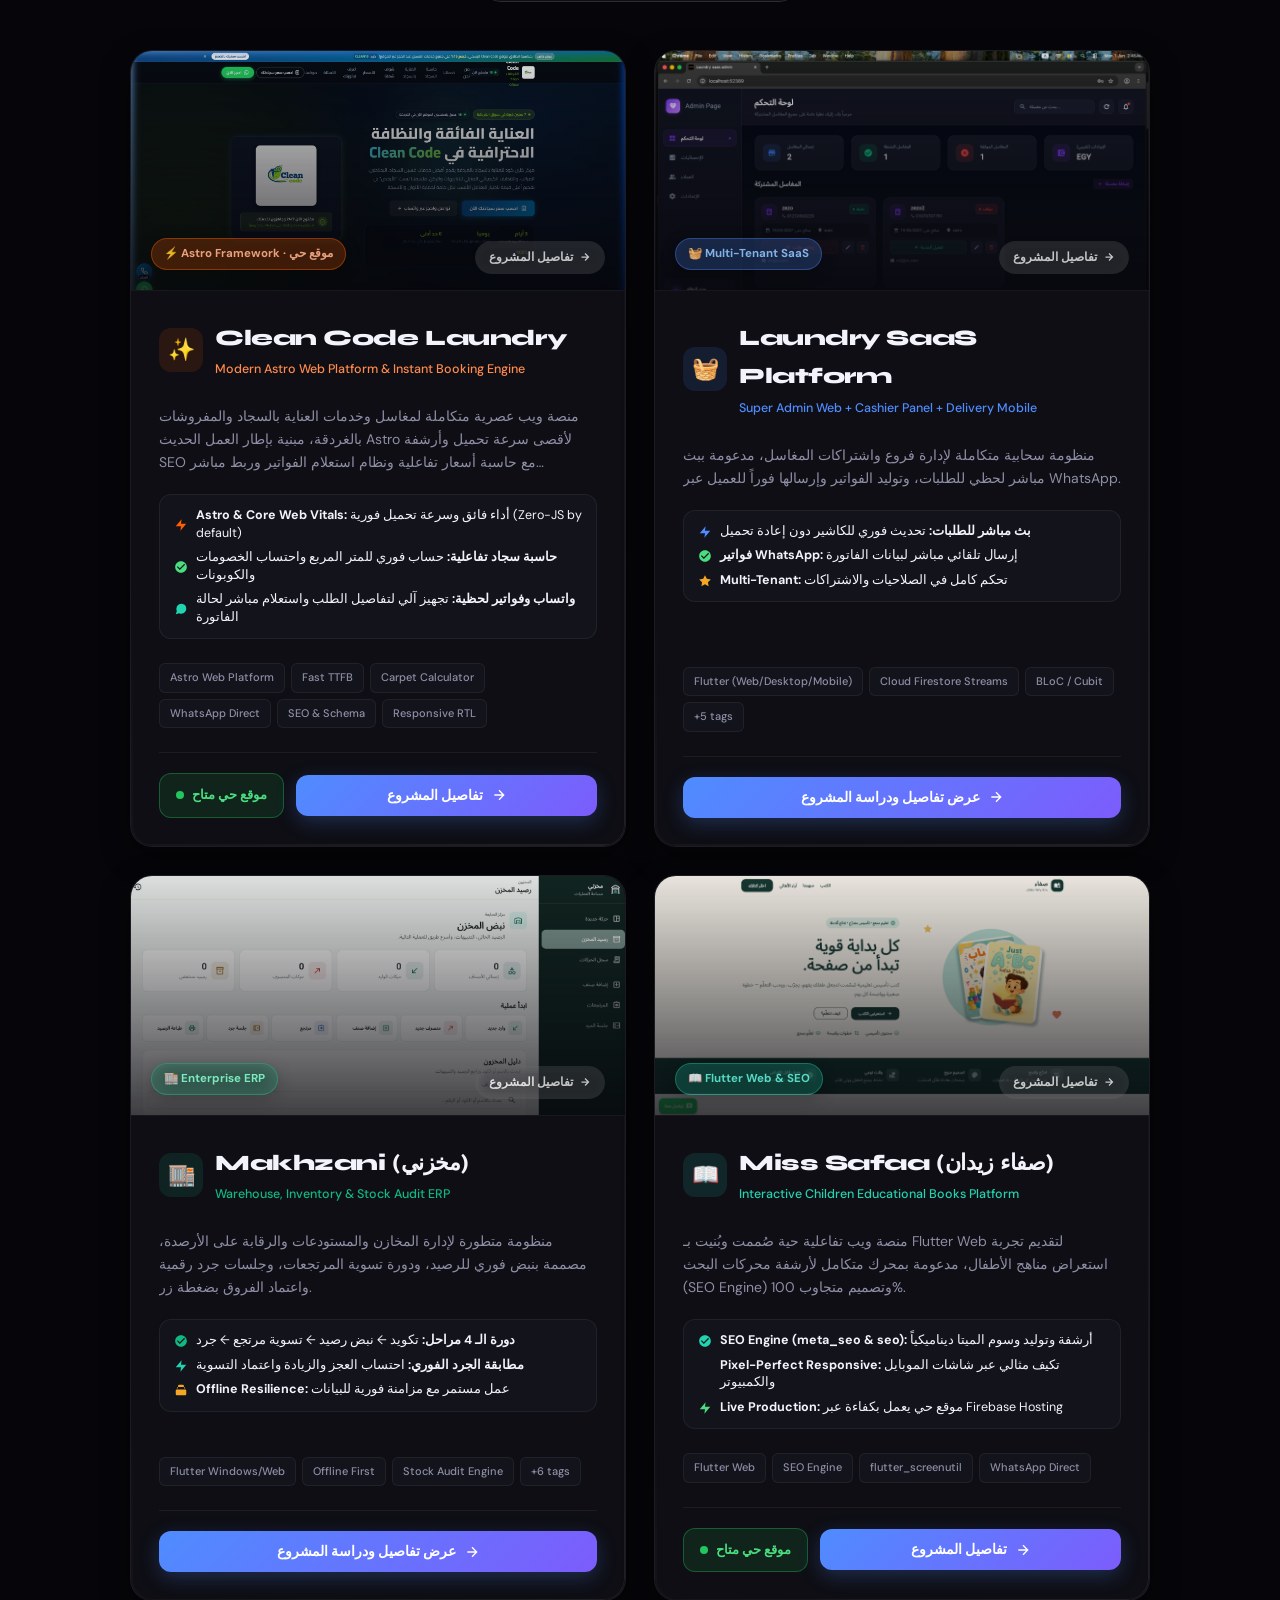
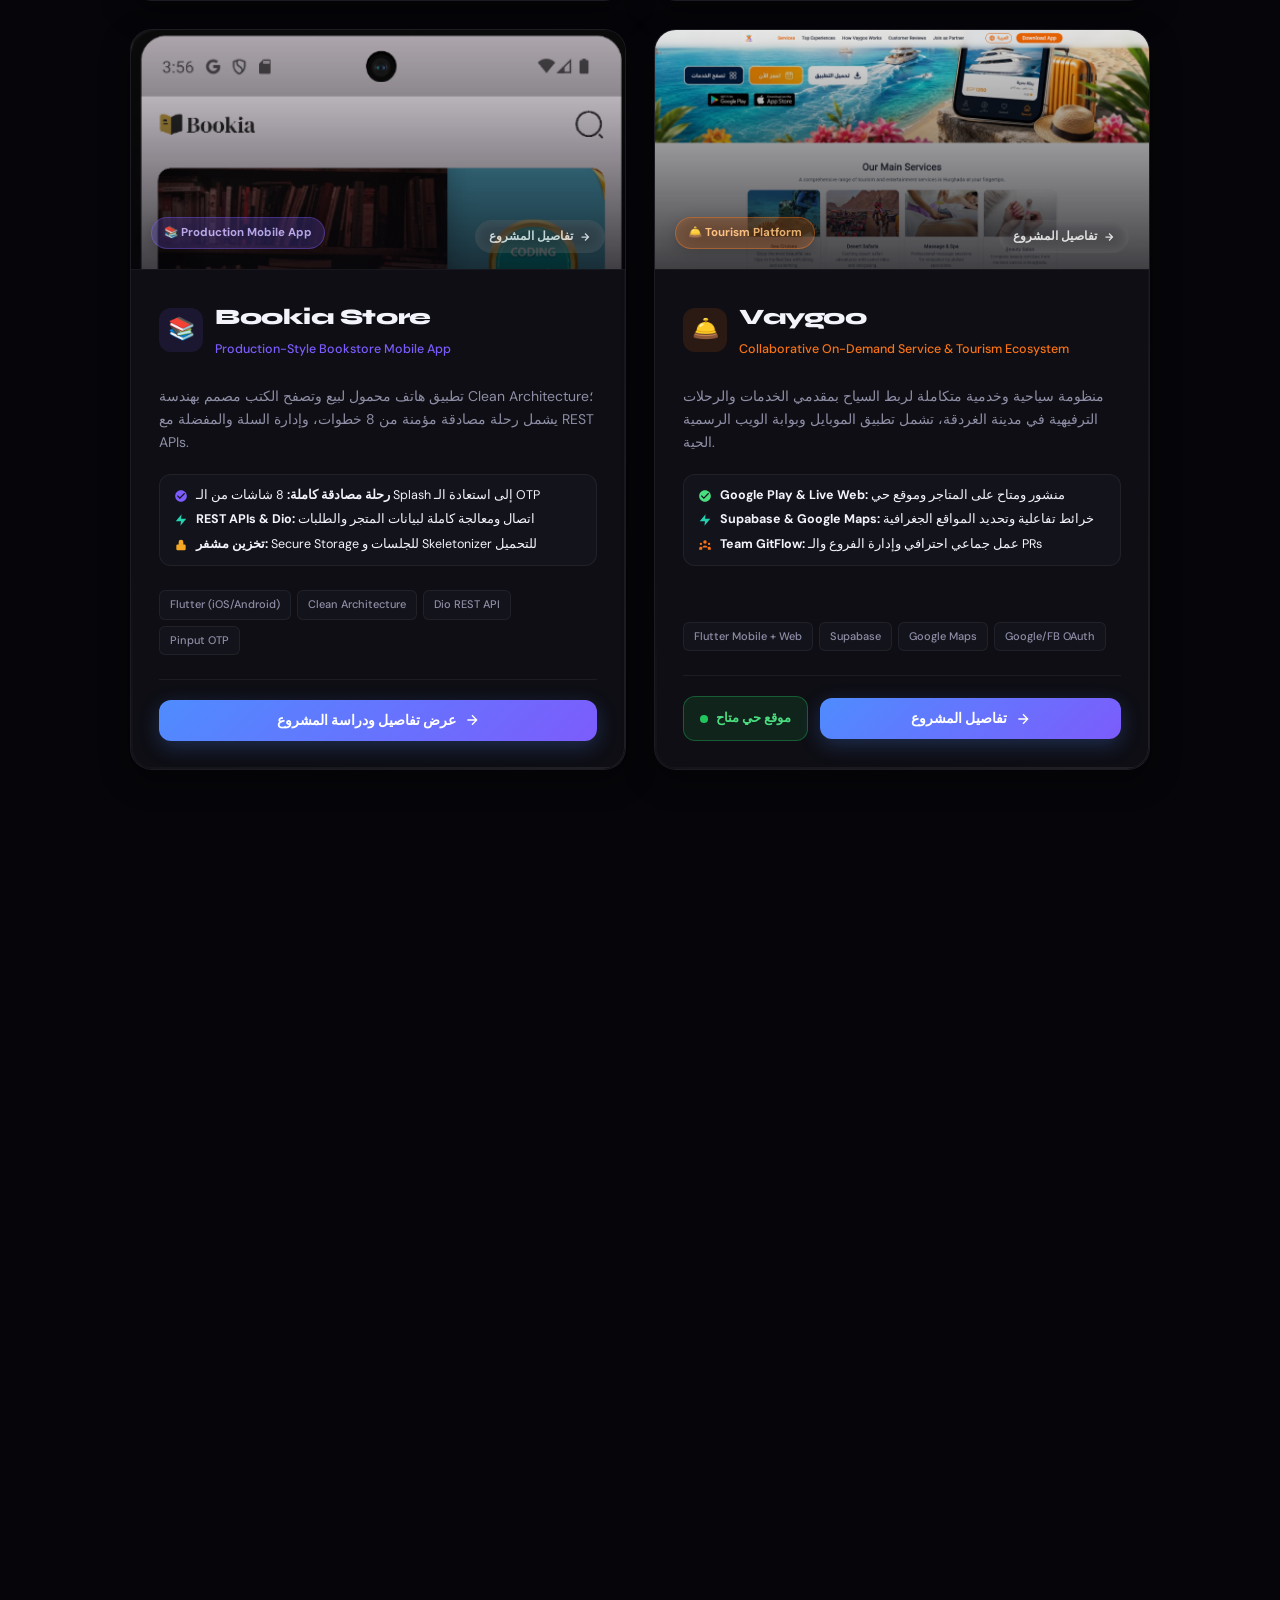
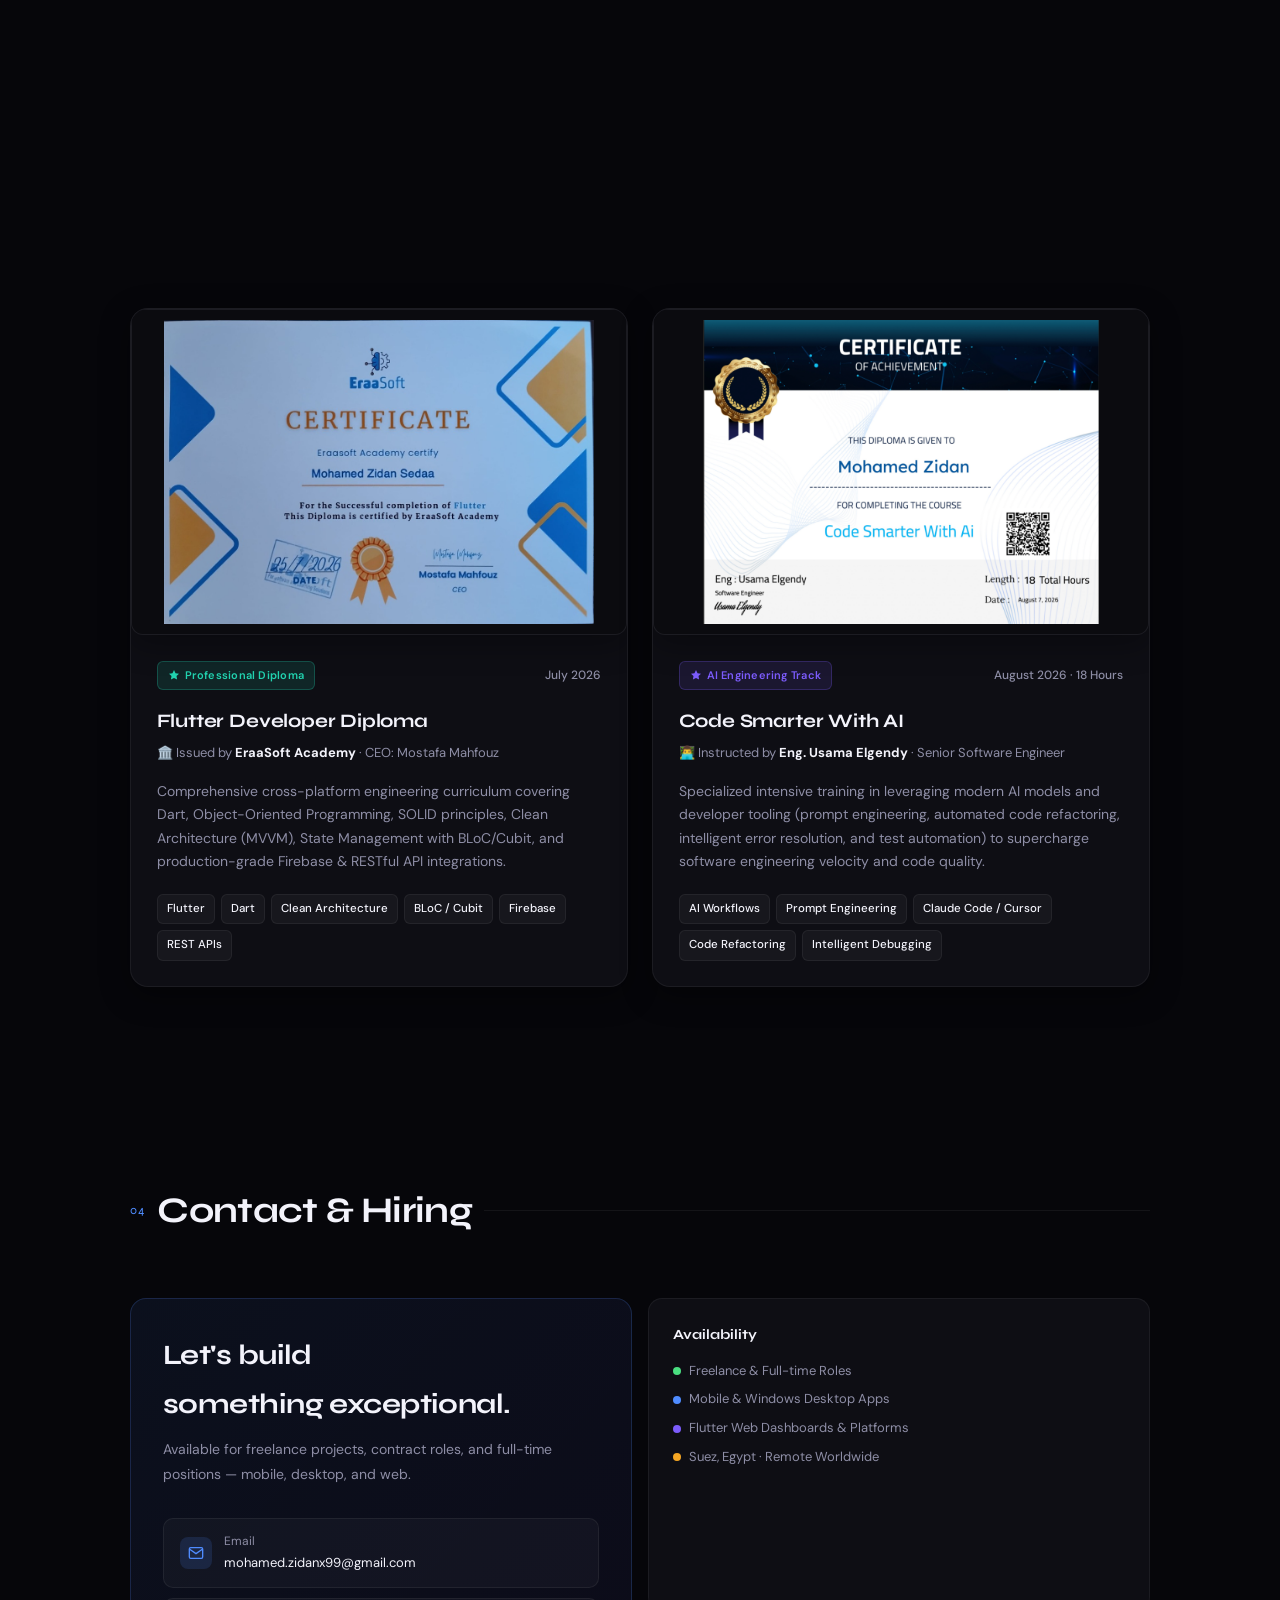
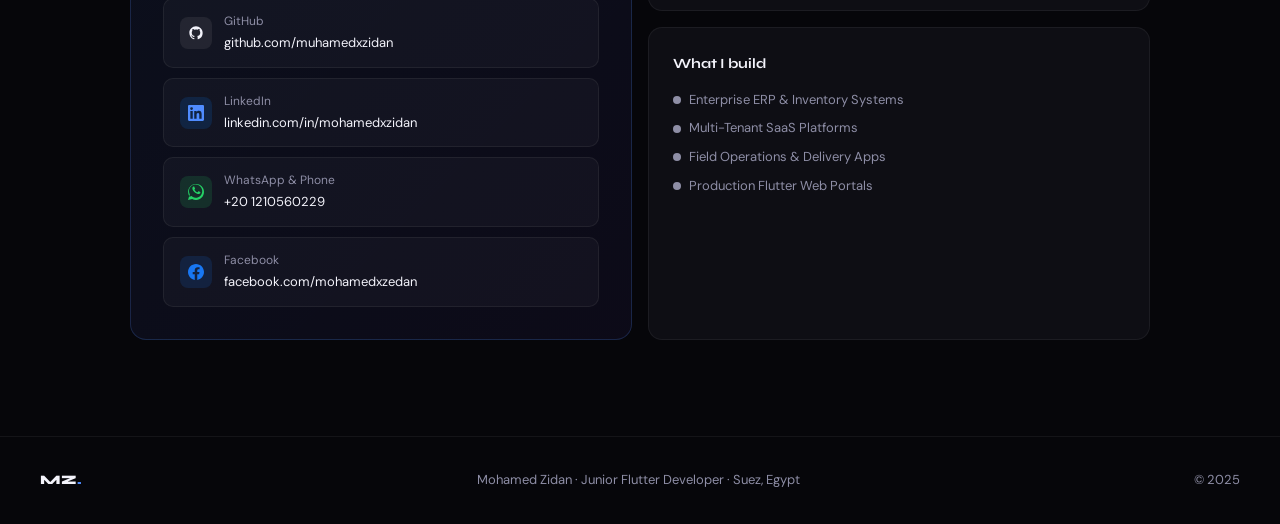
==== commit 2970ac2f: "chore: streamline title to Junior Flutter Developer across CV, PDF and portfolio" ====
--- a/index.html
+++ b/index.html
@@ -3,8 +3,8 @@
 <head>
 <meta charset="UTF-8">
 <meta name="viewport" content="width=device-width, initial-scale=1.0">
-<title>Mohamed Zidan — Junior Flutter & Front-End Developer Portfolio</title>
-<meta name="description" content="Mohamed Zidan — Junior Flutter & Front-End Developer specializing in Mobile, Web & Desktop platforms. Clean Architecture, Real-time streams, Astro Web Platforms & SaaS solutions.">
+<title>Mohamed Zidan — Junior Flutter Developer Portfolio</title>
+<meta name="description" content="Mohamed Zidan — Junior Flutter Developer specializing in Mobile, Windows Desktop & Flutter Web platforms. Clean Architecture, Real-time streams, Enterprise ERPs & SaaS platforms.">
 <link rel="preconnect" href="https://fonts.googleapis.com">
 <link rel="preconnect" href="https://fonts.gstatic.com" crossorigin>
 <link href="https://fonts.googleapis.com/css2?family=Syne:wght@400;500;600;700;800&family=DM+Sans:ital,opsz,wght@0,9..40,300;0,9..40,400;0,9..40,500;1,9..40,300&family=Fira+Code:wght@400;500;600&display=swap" rel="stylesheet">
@@ -52,7 +52,7 @@
         <span class="line2">Zidan<span class="accent">.</span></span>
       </h1>
       <p class="hero-sub">
-        Junior Flutter & Front-End Developer building <strong>mobile, Windows desktop</strong> and <strong>high-performance Astro web apps</strong> — Clean Architecture, real backends, and modern digital platforms delivered to real clients.
+        Junior Flutter Developer building <strong>mobile, Windows desktop</strong> and <strong>high-performance web apps</strong> — Clean Architecture, real backends, and modern digital platforms delivered to real clients.
       </p>
 
       <!-- QURAN AUDIO PLAYER CARD -->
@@ -815,7 +815,7 @@
 
 <footer>
   <a href="#" class="footer-logo">MZ<span>.</span></a>
-  <span>Mohamed Zidan · Junior Flutter & Front-End Developer · Suez, Egypt</span>
+  <span>Mohamed Zidan · Junior Flutter Developer · Suez, Egypt</span>
   <span>© 2025</span>
 </footer>
 
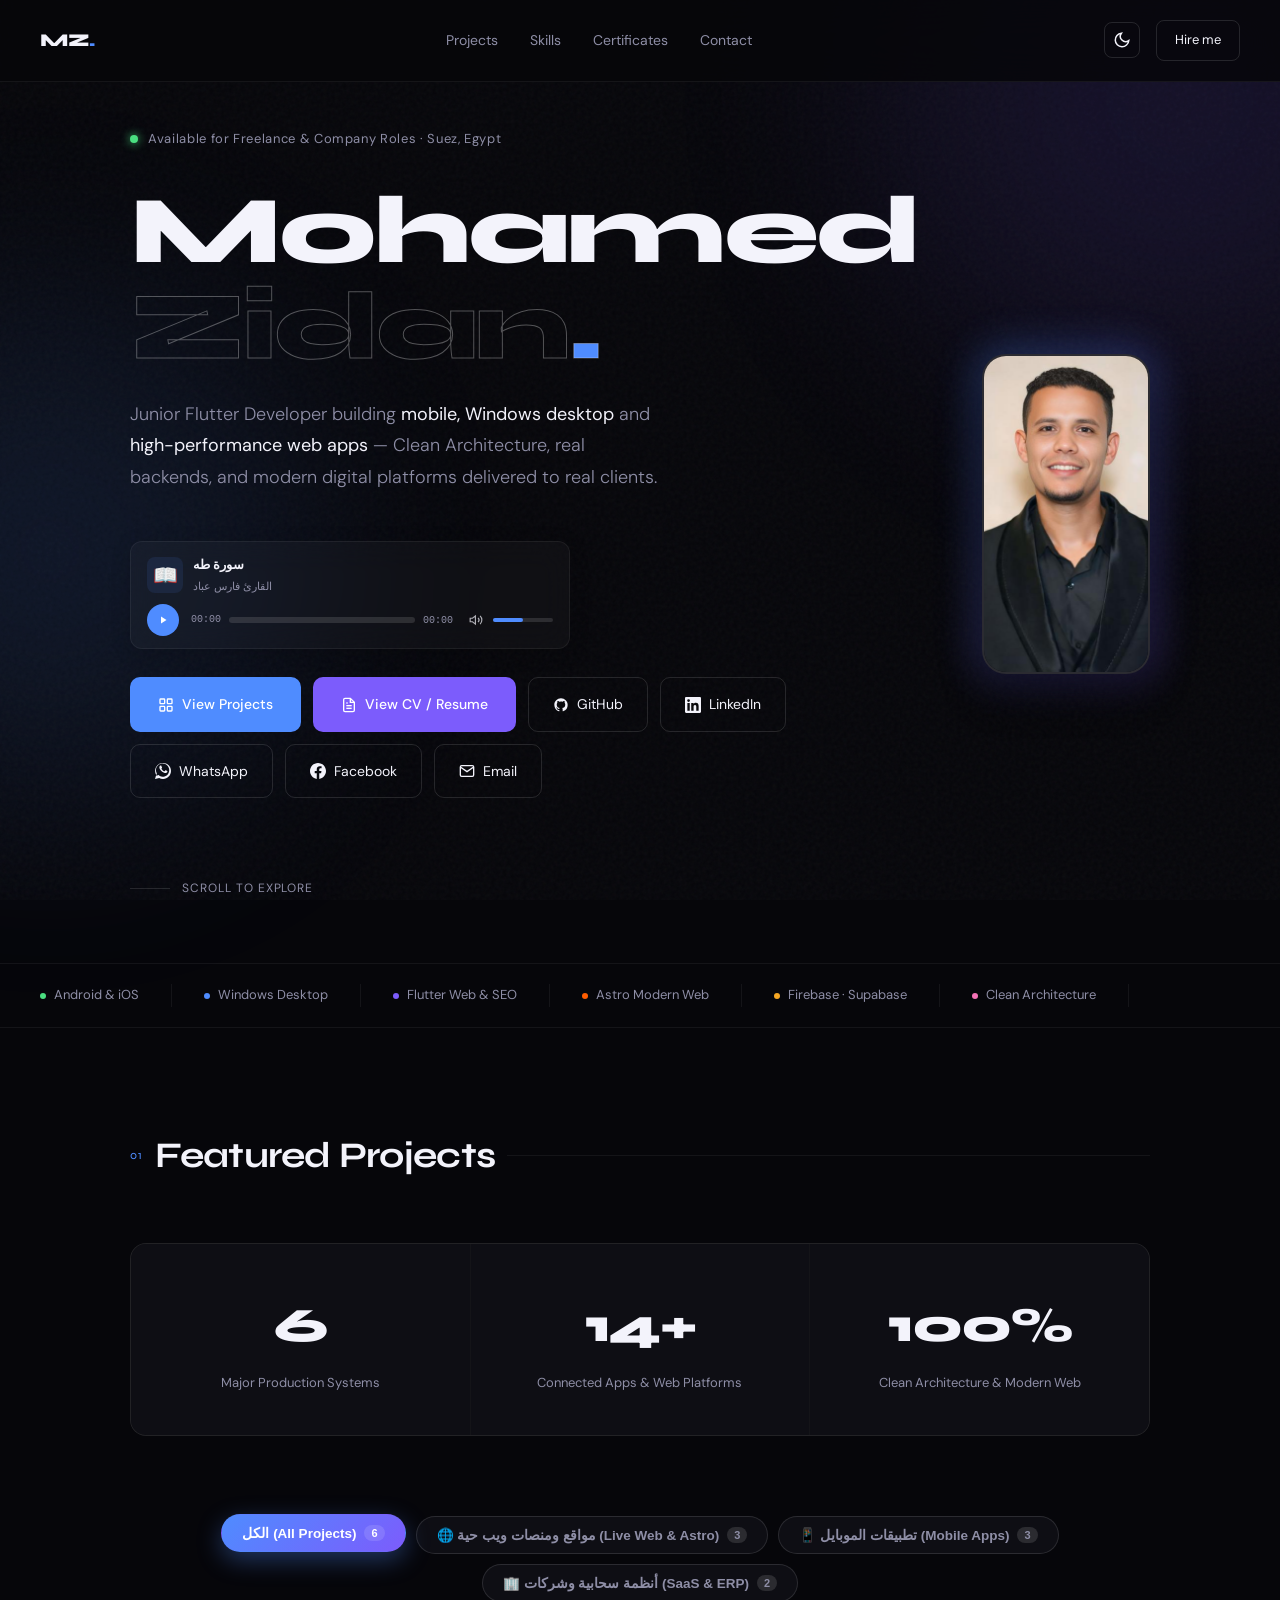
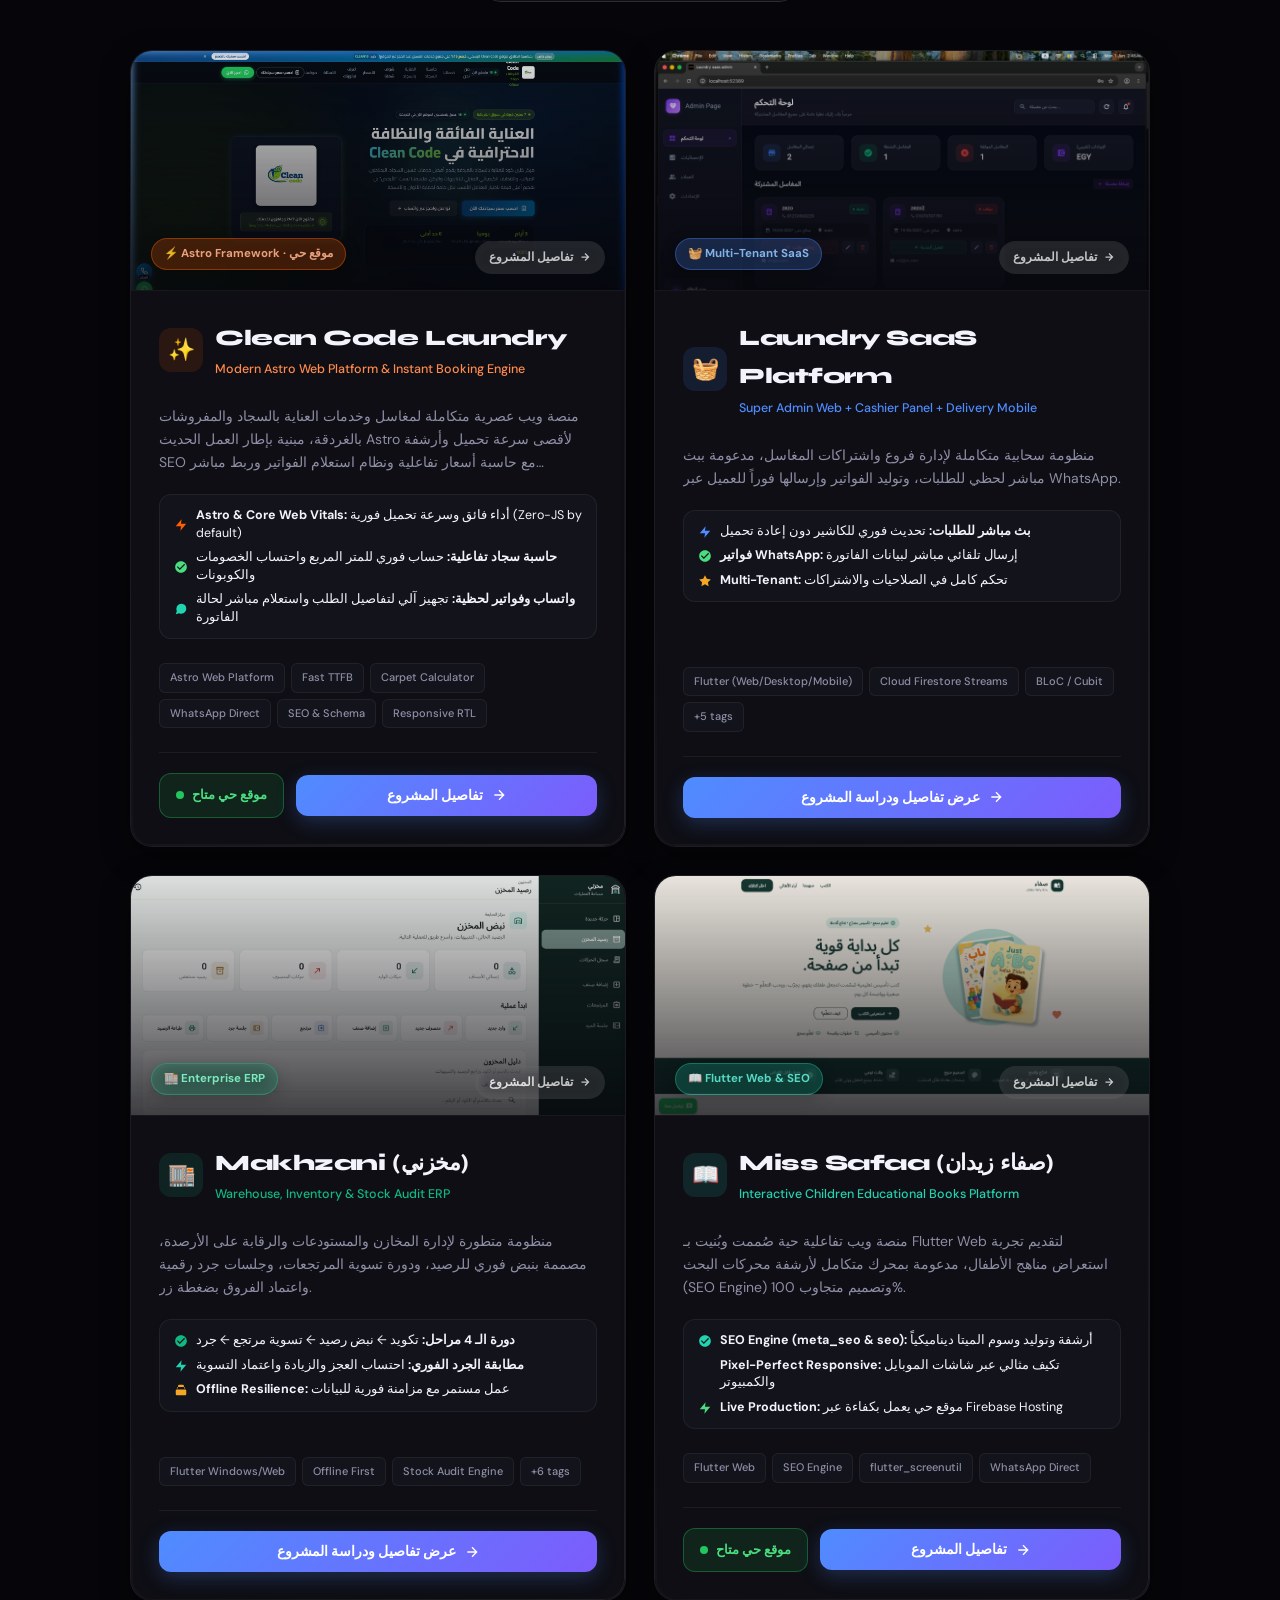
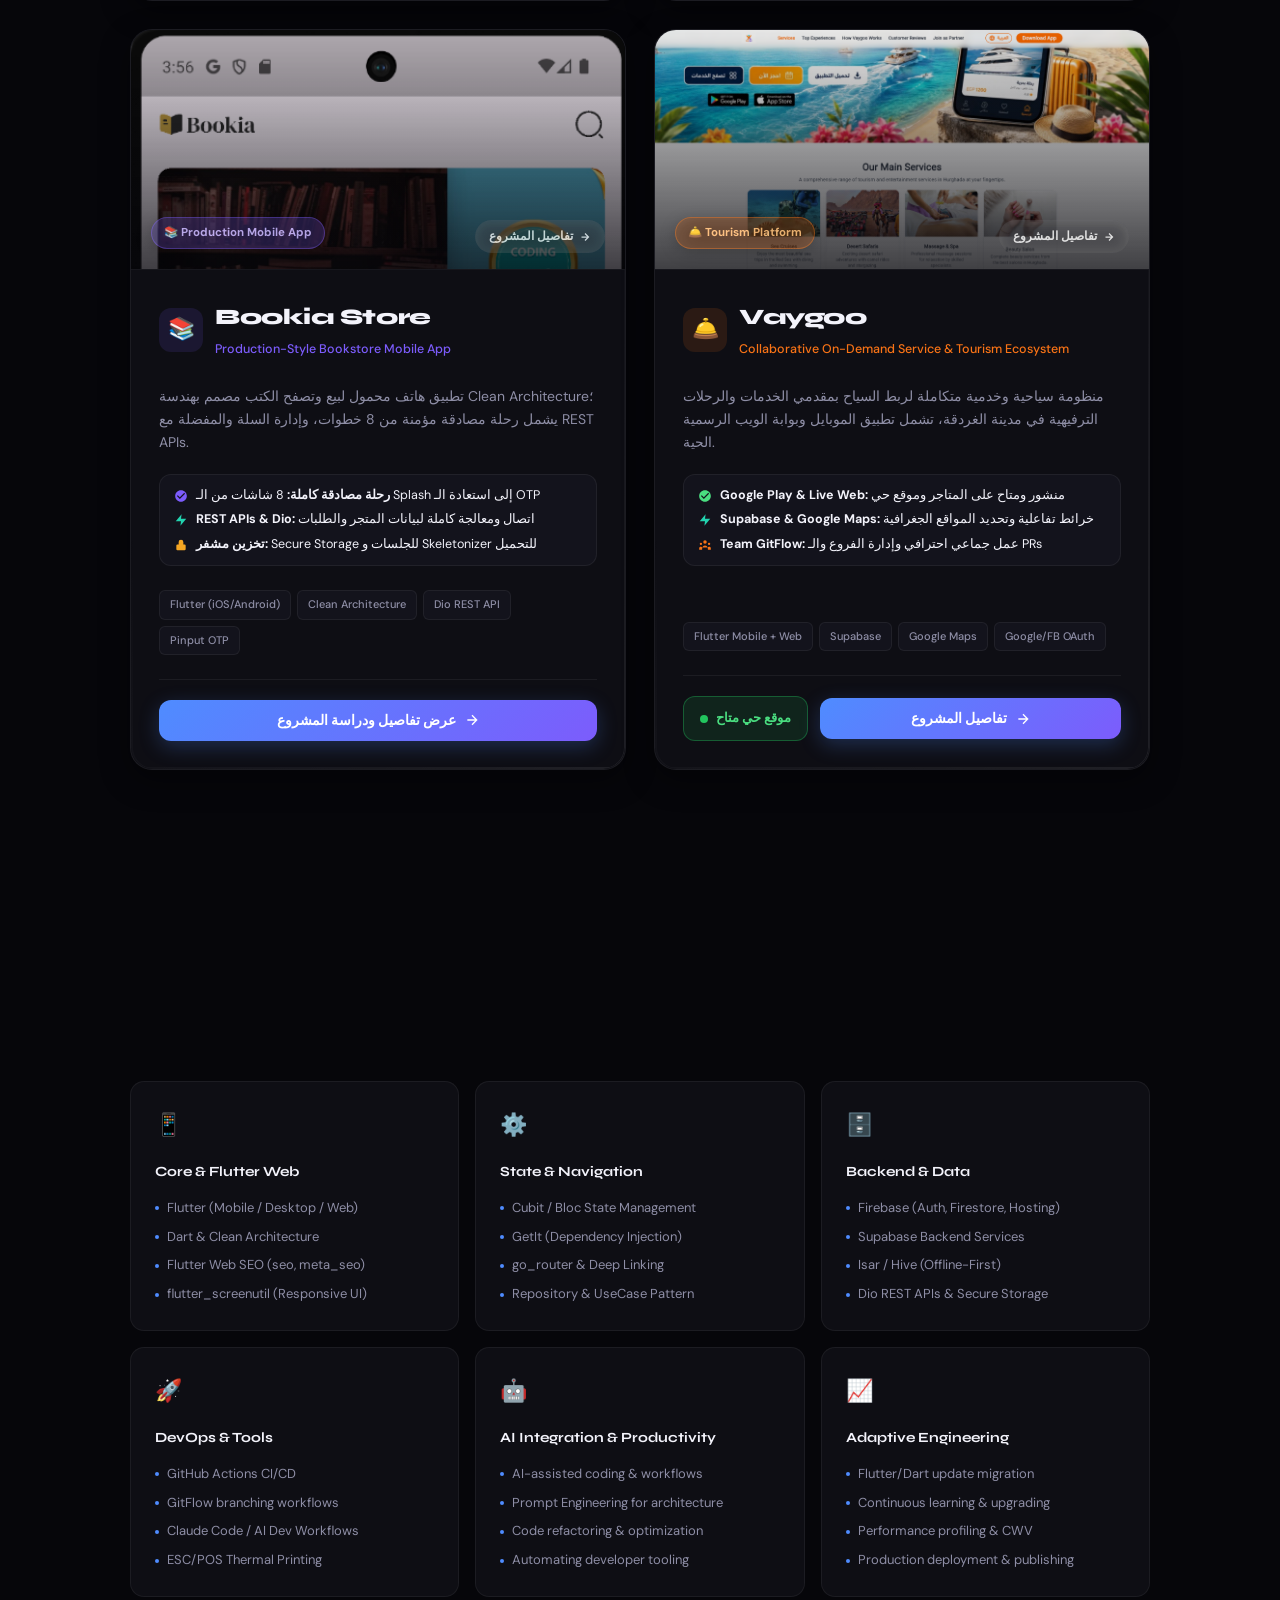
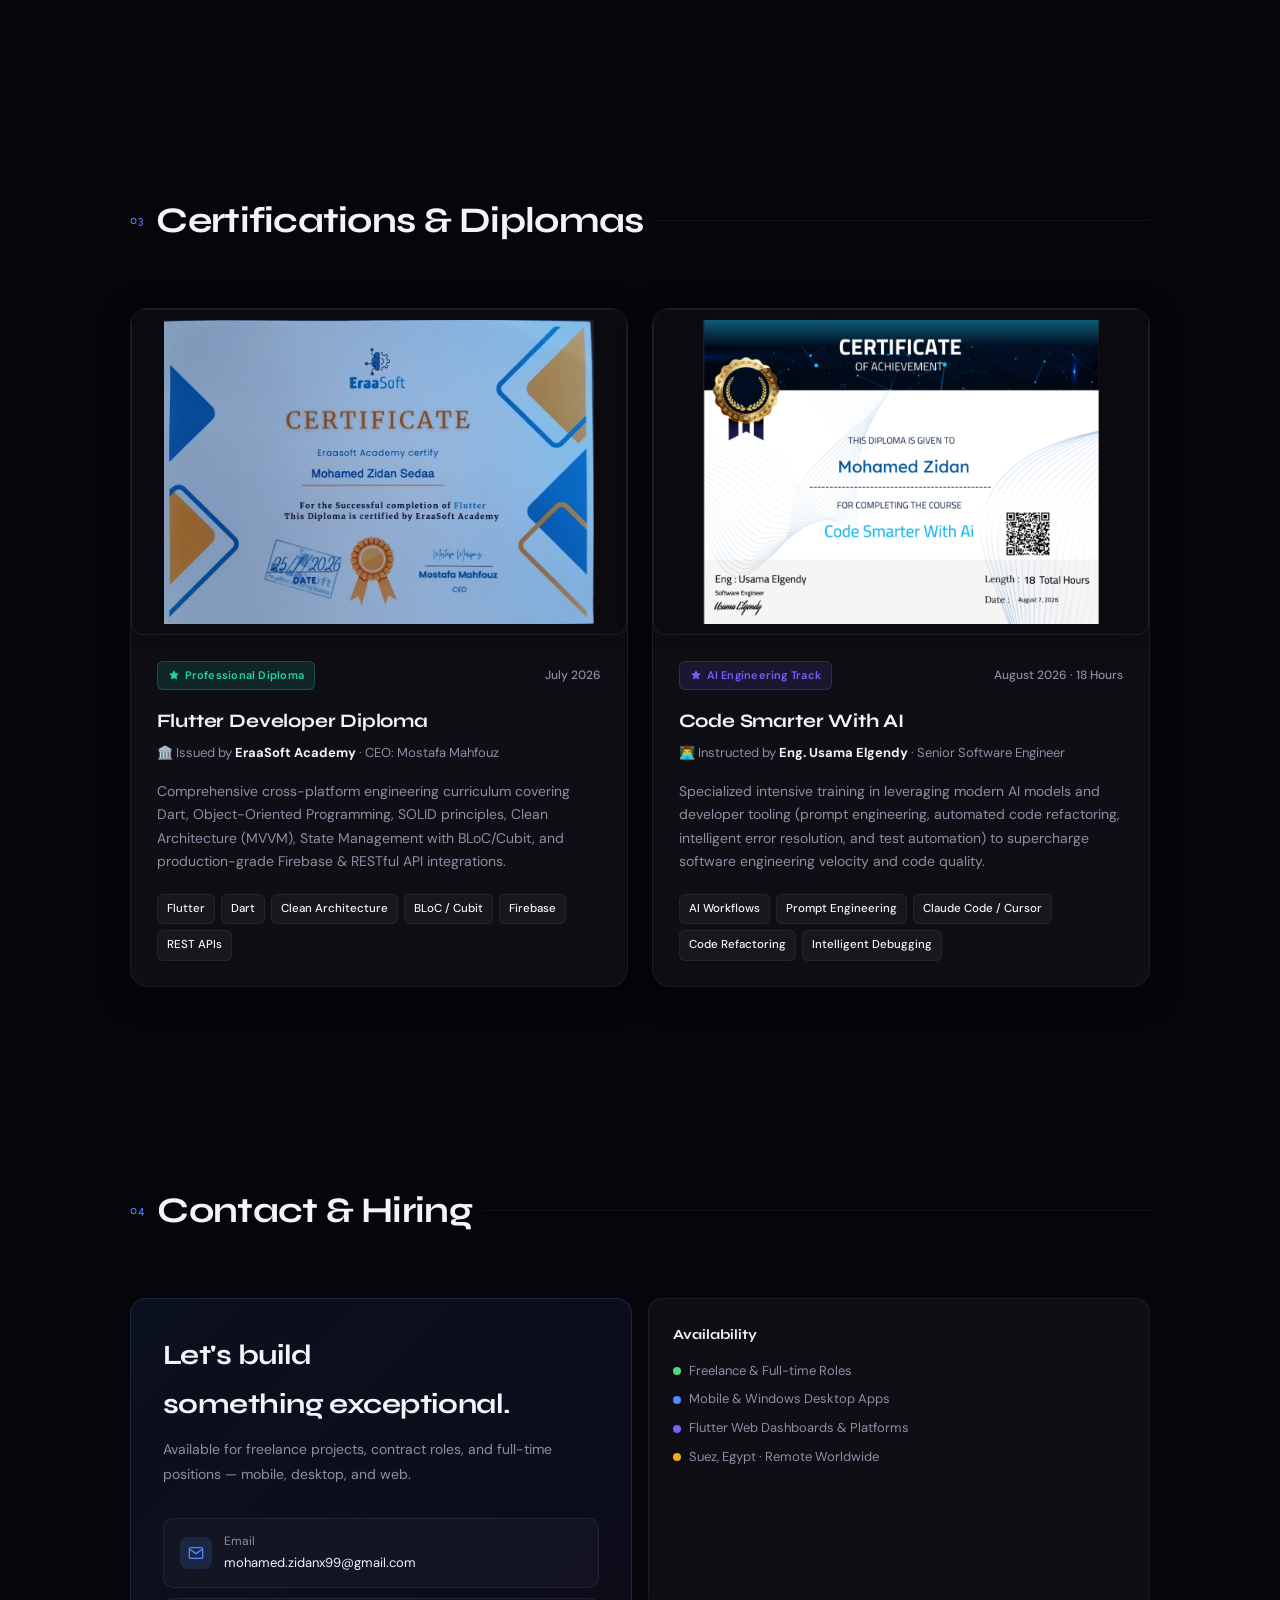
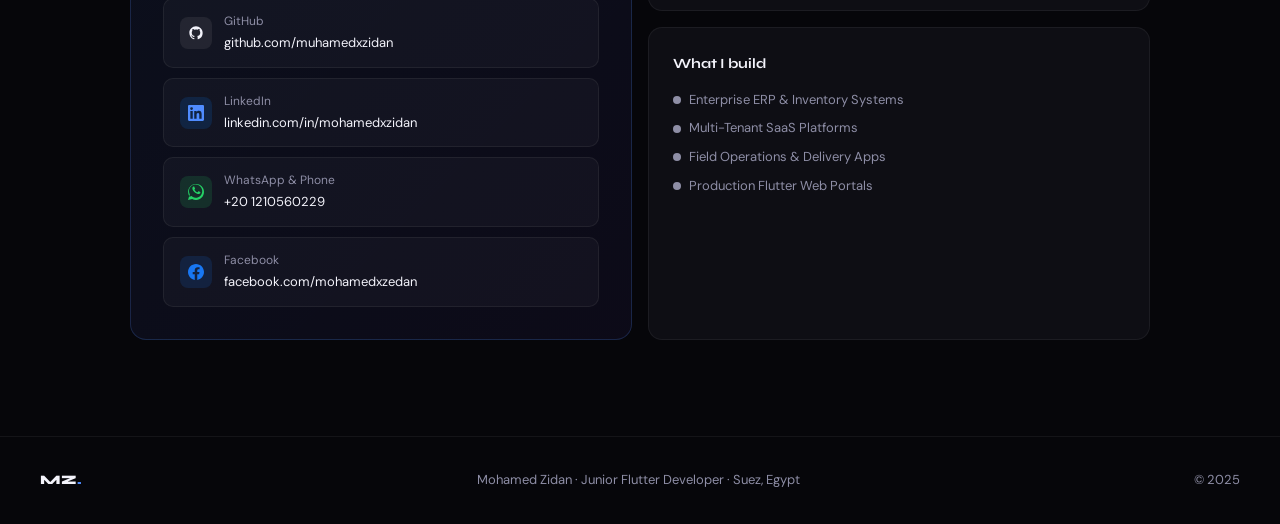
==== commit d1ff1170: "fix(portfolio): update cv download link to latest google drive url" ====
--- a/index.html
+++ b/index.html
@@ -102,7 +102,7 @@
           <svg width="16" height="16" fill="none" stroke="currentColor" stroke-width="2" viewBox="0 0 24 24"><rect x="3" y="3" width="7" height="7" rx="1"/><rect x="14" y="3" width="7" height="7" rx="1"/><rect x="3" y="14" width="7" height="7" rx="1"/><rect x="14" y="14" width="7" height="7" rx="1"/></svg>
           View Projects
         </a>
-        <a href="https://drive.google.com/file/d/1QAxq8i9nnTZUMCEdi6TuOWgvmniz7u9P/view?usp=sharing" target="_blank" class="btn-primary" style="background: var(--accent2);">
+        <a href="https://drive.google.com/file/d/1YW1Rs6aq8rhikrYlhnnih9BcMx3jHTZb/view?usp=sharing" target="_blank" class="btn-primary" style="background: var(--accent2);">
           <svg width="16" height="16" fill="none" stroke="currentColor" stroke-width="2" viewBox="0 0 24 24"><path d="M14 2H6a2 2 0 0 0-2 2v16a2 2 0 0 0 2 2h12a2 2 0 0 0 2-2V8z"/><polyline points="14 2 14 8 20 8"/><line x1="16" y1="13" x2="8" y2="13"/><line x1="16" y1="17" x2="8" y2="17"/><polyline points="10 9 9 9 8 9"/></svg>
           View CV / Resume
         </a>
